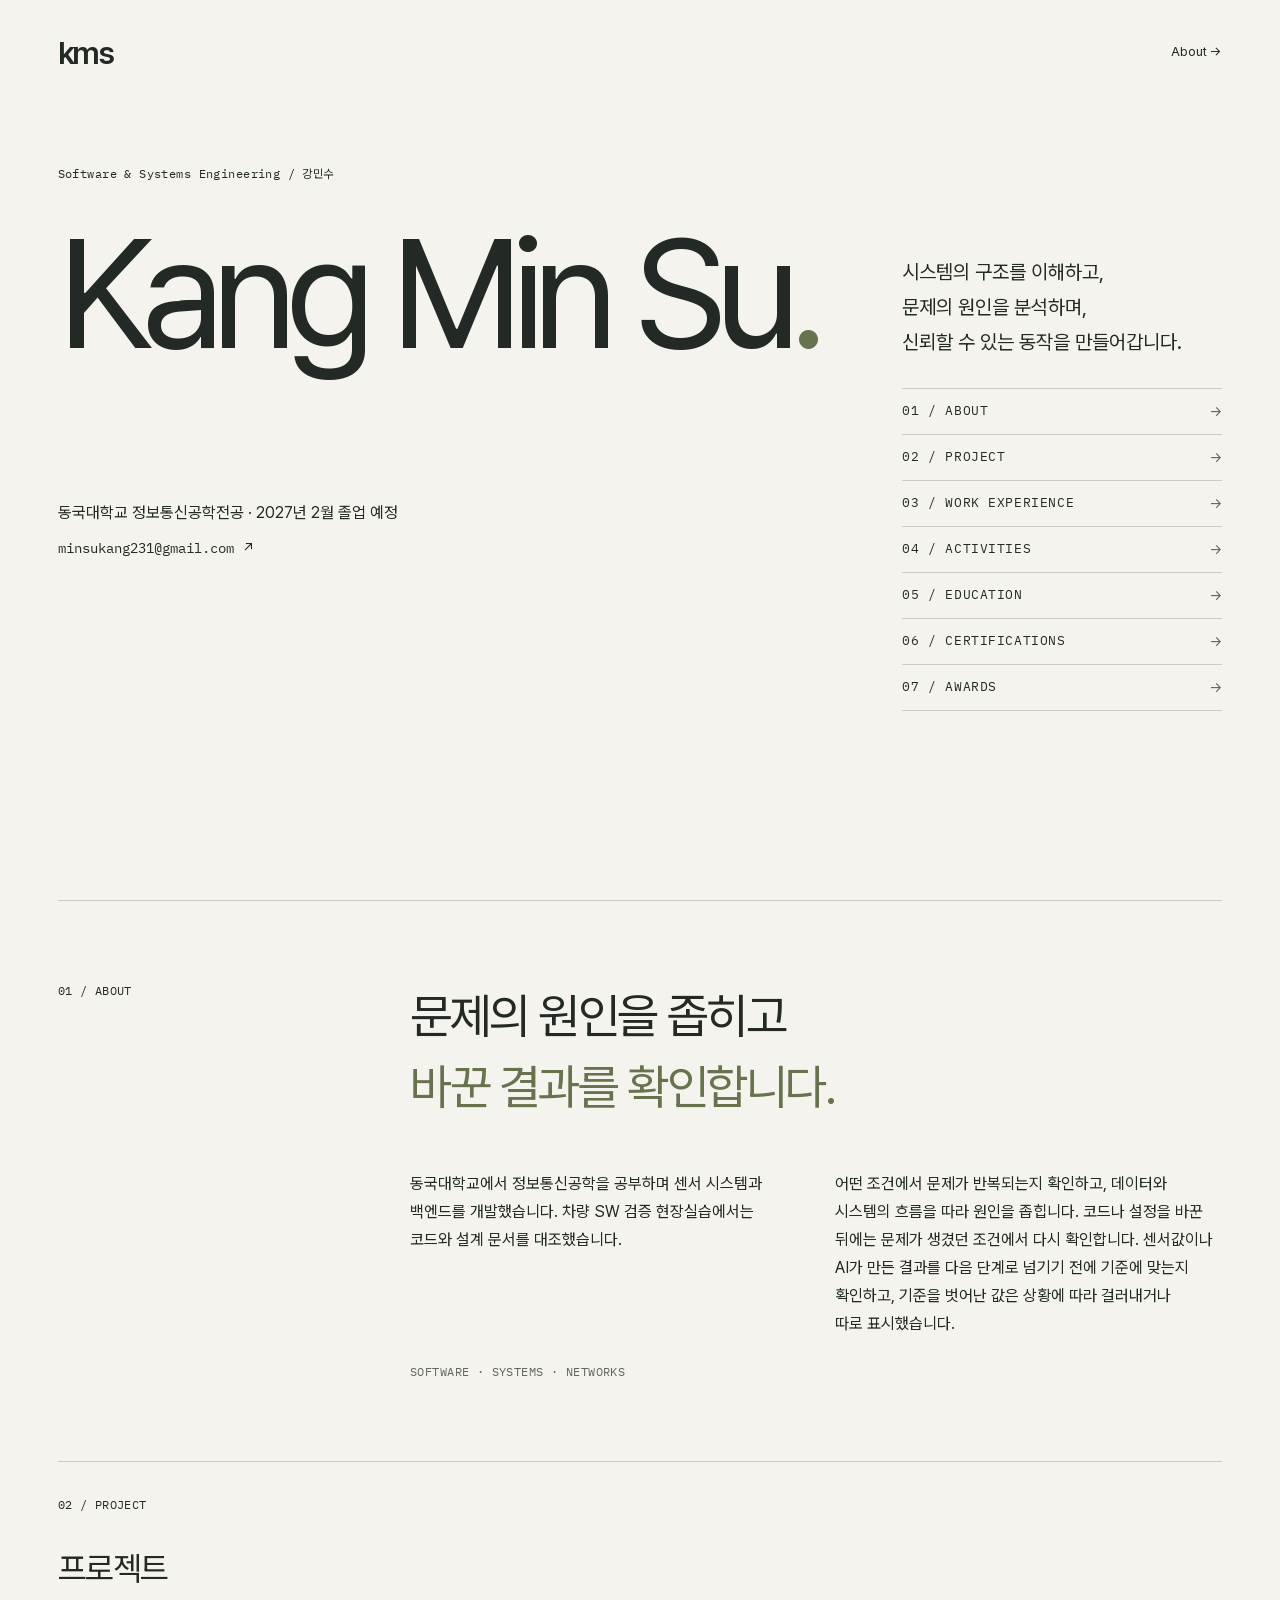
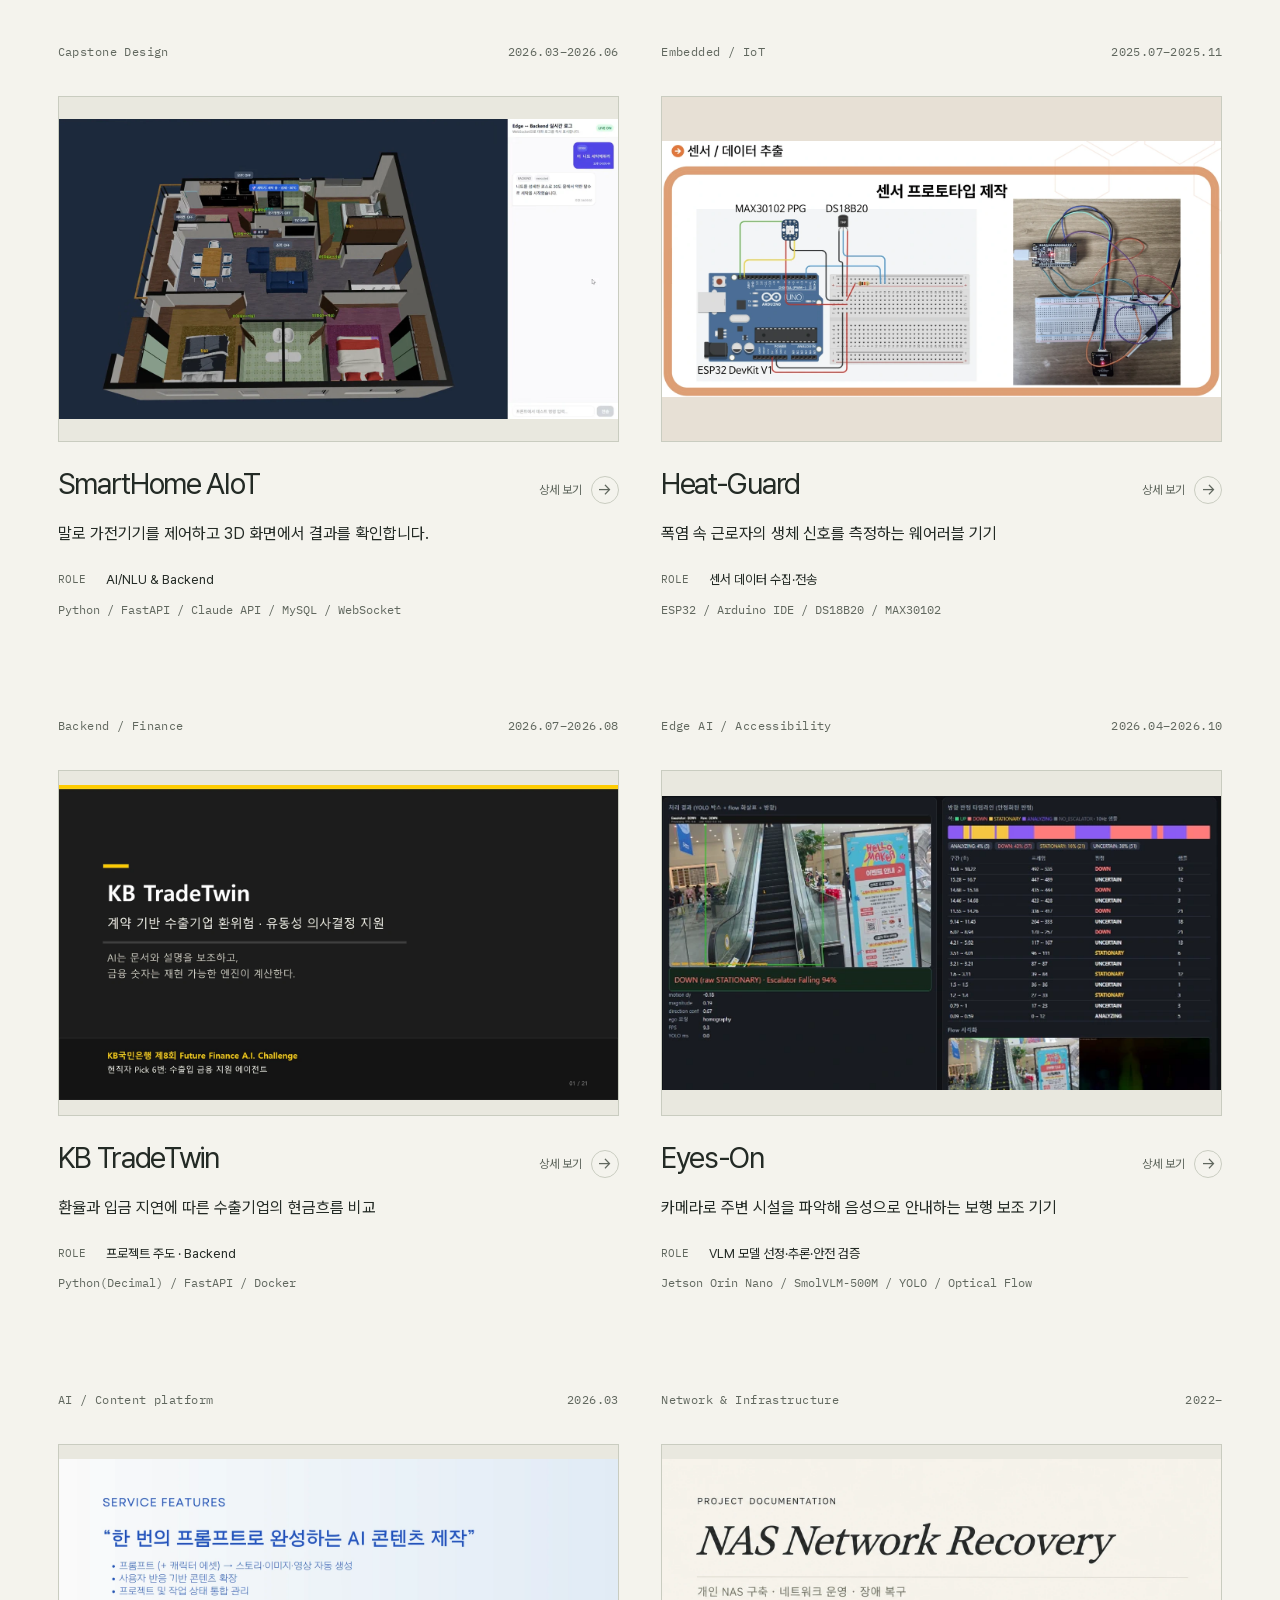
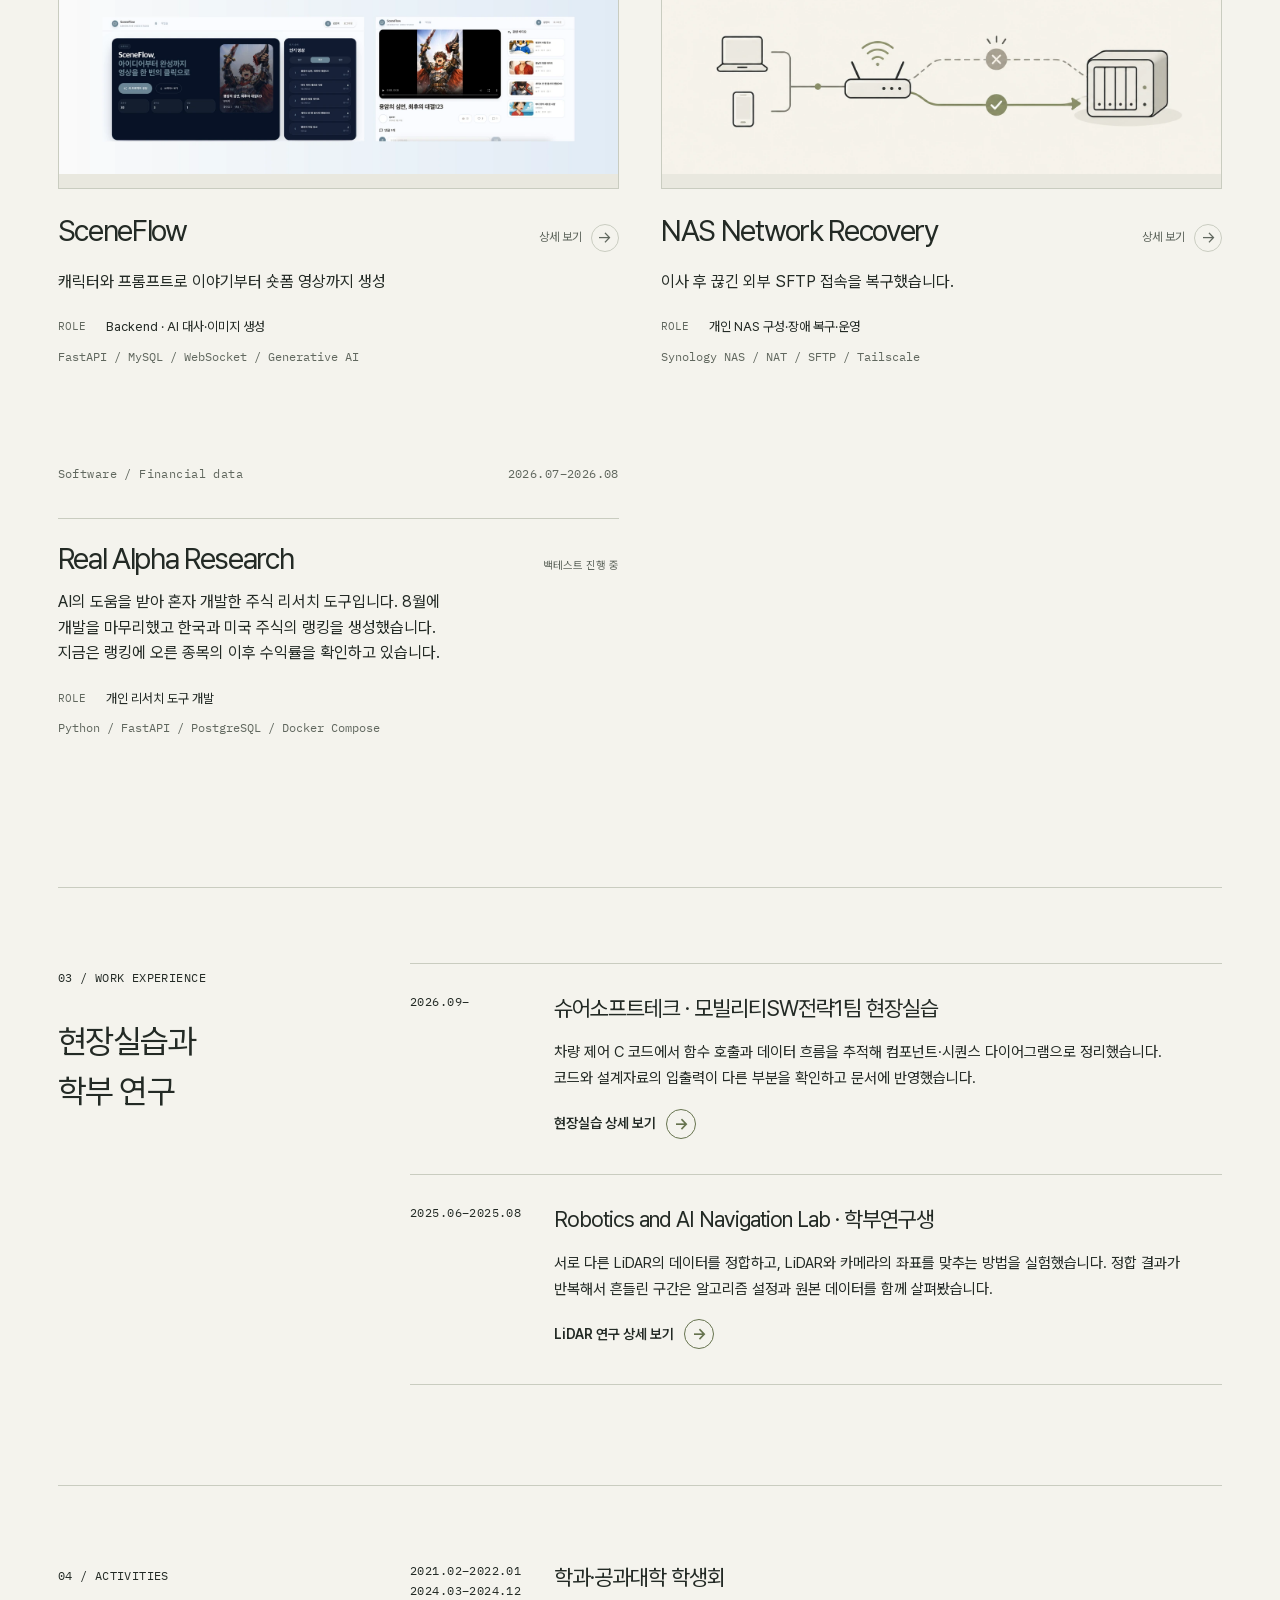
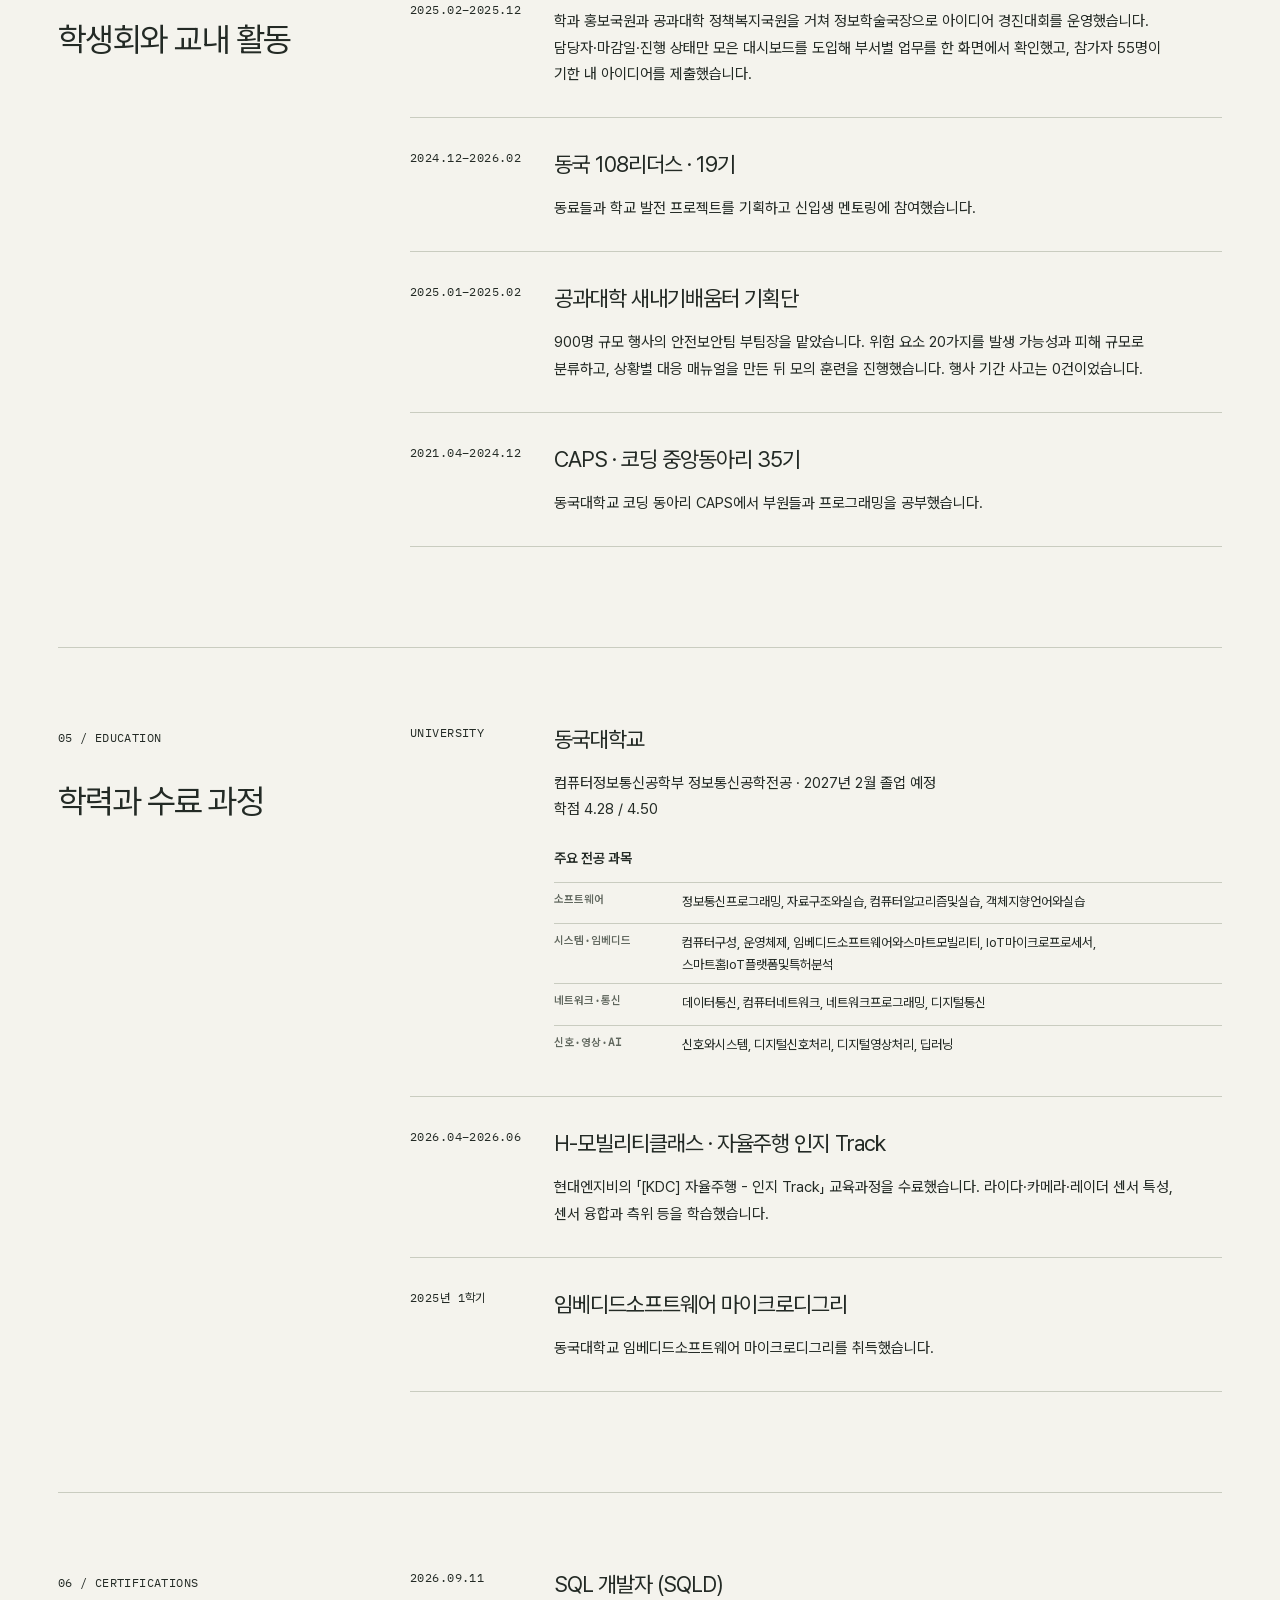
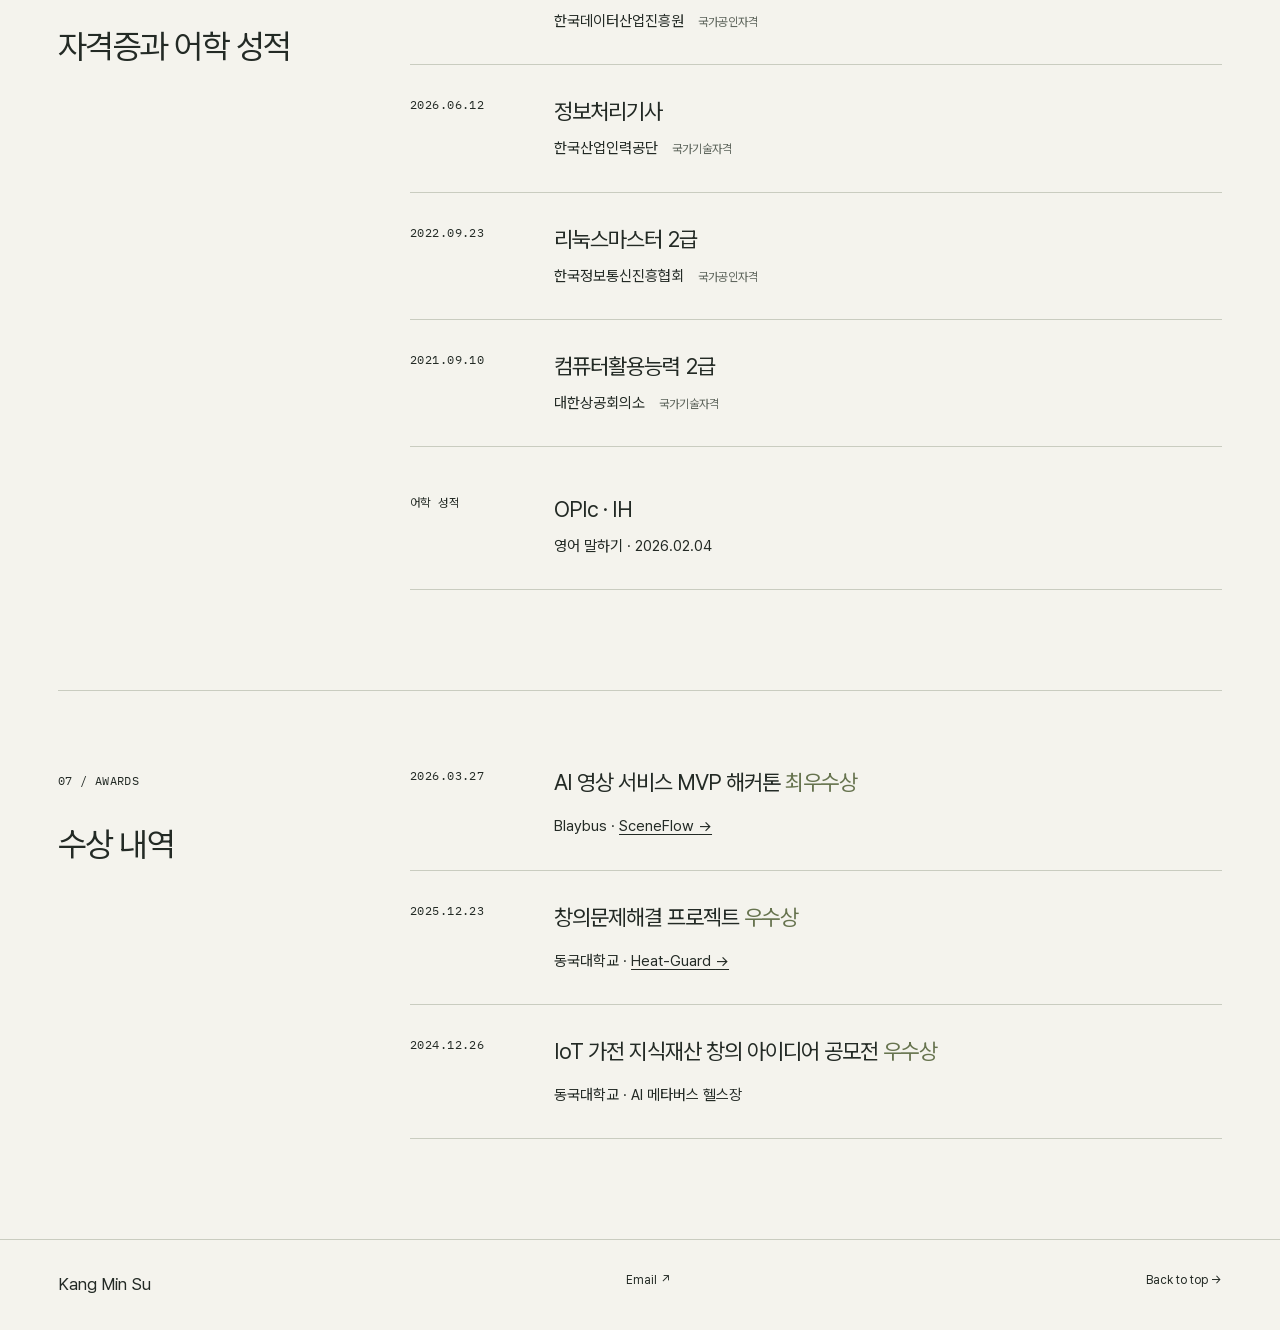
==== index.html @ 7565d94d "Use a simple hyphen in the portfolio share title" ====
<!doctype html><html lang="ko"><head><meta charset="utf-8"><meta name="viewport" content="width=device-width,initial-scale=1"><title>Kang Min Su - Software &amp; Systems Engineering</title><meta name="description" content="강민수의 포트폴리오입니다. 차량 소프트웨어 검증, 스마트홈 개발, LiDAR 연구, 개인 NAS 장애 복구 경험을 소개합니다."><meta name="theme-color" content="#f4f3ed"><meta property="og:title" content="Kang Min Su - Software &amp; Systems Engineering"><meta property="og:description" content="강민수의 포트폴리오입니다. 차량 소프트웨어 검증, 스마트홈 개발, LiDAR 연구, 개인 NAS 장애 복구 경험을 소개합니다."><meta property="og:type" content="website"><meta property="og:locale" content="ko_KR"><link rel="canonical" href="https://uxnim.github.io/portfolio/"><meta property="og:url" content="https://uxnim.github.io/portfolio/"><meta property="og:image" content="https://uxnim.github.io/portfolio/media/portfolio-share-20261108.png"><meta property="og:image:type" content="image/png"><meta property="og:image:width" content="1200"><meta property="og:image:height" content="630"><meta property="og:image:alt" content="Kang Min Su - Software &amp; Systems Engineering"><link rel="icon" href="data:image/svg+xml,%3Csvg xmlns='http://www.w3.org/2000/svg' viewBox='0 0 100 100'%3E%3Ctext x='10' y='75' font-size='70'%3Ek.%3C/text%3E%3C/svg%3E"><link rel="stylesheet" href="./site.css?v=e09836463bcb"><script type="module" src="./client.js"></script></head><body><a class="skip-link" href="#main">본문으로 건너뛰기</a><header class="site-header wrap"><a class="wordmark" href="./" aria-label="강민수 홈">kms</a><nav aria-label="주요 메뉴"><a href="./#about">About →</a></nav></header><main id="main" tabindex="-1" class="wrap">
    <section class="home-hero">
      <div class="eyebrow"><span class="meta">Software &amp; Systems Engineering / 강민수</span></div>
      <h1>Kang Min Su<span>.</span></h1>
      <div class="hero-lower">
        <div class="hero-perspective">
          <div class="hero-background"><p>동국대학교 정보통신공학전공 · 2027년 2월 졸업 예정</p><a class="email-link" href="mailto:minsukang231@gmail.com">minsukang231@gmail.com ↗</a></div>
        </div>
        <div class="hero-copy">
          <p class="hero-introduction"><span>시스템의 구조를 이해하고,</span><span>문제의 원인을 분석하며,</span><span>신뢰할 수 있는 동작을 만들어갑니다.</span></p>
          <nav class="hero-index" aria-label="섹션 바로가기">
            <a href="#about"><span class="meta">01 / ABOUT</span><span aria-hidden="true">→</span></a><a href="#work"><span class="meta">02 / PROJECT</span><span aria-hidden="true">→</span></a><a href="#experience"><span class="meta">03 / WORK EXPERIENCE</span><span aria-hidden="true">→</span></a><a href="#activities"><span class="meta">04 / ACTIVITIES</span><span aria-hidden="true">→</span></a><a href="#education"><span class="meta">05 / EDUCATION</span><span aria-hidden="true">→</span></a><a href="#certifications"><span class="meta">06 / CERTIFICATIONS</span><span aria-hidden="true">→</span></a><a href="#awards"><span class="meta">07 / AWARDS</span><span aria-hidden="true">→</span></a>
          </nav>
        </div>
      </div>
    </section>
    <section id="about" class="about">
      <span class="meta">01 / ABOUT</span>
      <div>
        <h2>문제의 원인을 좁히고<br><em>바꾼 결과를 확인합니다.</em></h2>
        <div class="about-columns">
          <p>동국대학교에서 정보통신공학을 공부하며 센서 시스템과 백엔드를 개발했습니다. 차량 SW 검증 현장실습에서는 코드와 설계 문서를 대조했습니다.</p>
          <p>어떤 조건에서 문제가 반복되는지 확인하고, 데이터와 시스템의 흐름을 따라 원인을 좁힙니다. 코드나 설정을 바꾼 뒤에는 문제가 생겼던 조건에서 다시 확인합니다. 센서값이나 AI가 만든 결과를 다음 단계로 넘기기 전에 기준에 맞는지 확인하고, 기준을 벗어난 값은 상황에 따라 걸러내거나 따로 표시했습니다.</p>
        </div>
        <span class="about-keywords meta">SOFTWARE · SYSTEMS · NETWORKS</span>
      </div>
    </section>
    <section id="work" class="work">
      <div class="work-heading">
        <div class="experience-heading"><span class="meta">02 / PROJECT</span><h2>프로젝트</h2></div>
      </div>
      <div class="project-grid"><div class="project-row"><article class="project project-1" id="smarthome-aiot">
    <div class="project-top meta"><span>Capstone Design</span><span>2026.03–2026.06</span></div>
    <a class="project-visual" href="./projects/smarthome-aiot/" aria-label="SmartHome AIoT 프로젝트 보기"><img src="./media/smarthome-simulator-washing-1440.webp" srcset="./media/smarthome-simulator-washing-720.webp 720w, ./media/smarthome-simulator-washing-1440.webp 1440w" sizes="(max-width: 700px) 100vw, 90vw" alt="음성 명령으로 세탁을 시작한 3D 스마트홈과 실행 로그" width="1440" height="771" loading="lazy"  decoding="async"></a>
    <div class="project-title"><h3><a href="./projects/smarthome-aiot/">SmartHome AIoT</a></h3><a class="project-detail-link" href="./projects/smarthome-aiot/" aria-label="SmartHome AIoT 상세 보기">상세 보기 <span aria-hidden="true">→</span></a></div>
    <p class="project-summary">말로 가전기기를 제어하고
3D 화면에서 결과를 확인합니다.</p>
    <p class="project-role"><span>ROLE</span>AI/NLU &amp; Backend</p>
    <p class="project-tech">Python / FastAPI / Claude API / MySQL / WebSocket</p>
  </article><article class="project project-2" id="heat-guard">
    <div class="project-top meta"><span>Embedded / IoT</span><span>2025.07–2025.11</span></div>
    <a class="project-visual" href="./projects/heat-guard/" aria-label="Heat-Guard 프로젝트 보기"><img src="./media/heat-guard-cover-1440.webp" srcset="./media/heat-guard-cover-720.webp 720w, ./media/heat-guard-cover-1440.webp 1440w, ./media/heat-guard-cover-2617.webp 2617w" sizes="(max-width: 700px) 100vw, 90vw" alt="Heat-Guard 센서 배선도와 ESP32 프로토타입 조립 사진" width="1440" height="661" loading="lazy"  decoding="async"></a>
    <div class="project-title"><h3><a href="./projects/heat-guard/">Heat-Guard</a></h3><a class="project-detail-link" href="./projects/heat-guard/" aria-label="Heat-Guard 상세 보기">상세 보기 <span aria-hidden="true">→</span></a></div>
    <p class="project-summary">폭염 속 근로자의 생체 신호를
측정하는 웨어러블 기기</p>
    <p class="project-role"><span>ROLE</span>센서 데이터 수집·전송</p>
    <p class="project-tech">ESP32 / Arduino IDE / DS18B20 / MAX30102</p>
  </article></div><div class="project-row"><article class="project project-3" id="kb-tradetwin">
    <div class="project-top meta"><span>Backend / Finance</span><span>2026.07–2026.08</span></div>
    <a class="project-visual" href="./projects/kb-tradetwin/" aria-label="KB TradeTwin 프로젝트 보기"><img src="./media/kb-tradetwin-cover-1440.webp" srcset="./media/kb-tradetwin-cover-720.webp 720w, ./media/kb-tradetwin-cover-1440.webp 1440w, ./media/kb-tradetwin-cover-1920.webp 1920w" sizes="(max-width: 700px) 100vw, 90vw" alt="환위험과 유동성 의사결정을 지원하는 KB TradeTwin 소개 표지" width="1440" height="810" loading="lazy"  decoding="async"></a>
    <div class="project-title"><h3><a href="./projects/kb-tradetwin/">KB TradeTwin</a></h3><a class="project-detail-link" href="./projects/kb-tradetwin/" aria-label="KB TradeTwin 상세 보기">상세 보기 <span aria-hidden="true">→</span></a></div>
    <p class="project-summary">환율과 입금 지연에 따른
수출기업의 현금흐름 비교</p>
    <p class="project-role"><span>ROLE</span>프로젝트 주도 · Backend</p>
    <p class="project-tech">Python(Decimal) / FastAPI / Docker</p>
  </article><article class="project project-4" id="eyes-on">
    <div class="project-top meta"><span>Edge AI / Accessibility</span><span>2026.04–2026.10</span></div>
    <a class="project-visual" href="./projects/eyes-on/" aria-label="Eyes-On 프로젝트 보기"><img src="./media/eyes-on-cover-732.webp" srcset="./media/eyes-on-cover-720.webp 720w, ./media/eyes-on-cover-732.webp 732w" sizes="(max-width: 700px) 100vw, 90vw" alt="에스컬레이터 탐지 화면과 방향 판정 타임라인" width="732" height="385" loading="lazy"  decoding="async"></a>
    <div class="project-title"><h3><a href="./projects/eyes-on/">Eyes-On</a></h3><a class="project-detail-link" href="./projects/eyes-on/" aria-label="Eyes-On 상세 보기">상세 보기 <span aria-hidden="true">→</span></a></div>
    <p class="project-summary">카메라로 주변 시설을 파악해
음성으로 안내하는 보행 보조 기기</p>
    <p class="project-role"><span>ROLE</span>VLM 모델 선정·추론·안전 검증</p>
    <p class="project-tech">Jetson Orin Nano / SmolVLM-500M / YOLO / Optical Flow</p>
  </article></div><div class="project-row"><article class="project project-5" id="sceneflow">
    <div class="project-top meta"><span>AI / Content platform</span><span>2026.03</span></div>
    <a class="project-visual" href="./projects/sceneflow/" aria-label="SceneFlow 프로젝트 보기"><img src="./media/sceneflow-cover-1440.webp" srcset="./media/sceneflow-cover-720.webp 720w, ./media/sceneflow-cover-1440.webp 1440w, ./media/sceneflow-cover-1859.webp 1859w" sizes="(max-width: 700px) 100vw, 90vw" alt="프롬프트와 캐릭터 에셋으로 콘텐츠를 생성하는 SceneFlow 서비스 소개 화면" width="1440" height="810" loading="lazy"  decoding="async"></a>
    <div class="project-title"><h3><a href="./projects/sceneflow/">SceneFlow</a></h3><a class="project-detail-link" href="./projects/sceneflow/" aria-label="SceneFlow 상세 보기">상세 보기 <span aria-hidden="true">→</span></a></div>
    <p class="project-summary">캐릭터와 프롬프트로
이야기부터 숏폼 영상까지 생성</p>
    <p class="project-role"><span>ROLE</span>Backend · AI 대사·이미지 생성</p>
    <p class="project-tech">FastAPI / MySQL / WebSocket / Generative AI</p>
  </article><article class="project project-6" id="nas-network-recovery">
    <div class="project-top meta"><span>Network &amp; Infrastructure</span><span>2022–</span></div>
    <a class="project-visual" href="./projects/nas-network-recovery/" aria-label="NAS Network Recovery 프로젝트 보기"><img src="./media/nas-network-recovery-cover-1440.webp" srcset="./media/nas-network-recovery-cover-720.webp 720w, ./media/nas-network-recovery-cover-1440.webp 1440w, ./media/nas-network-recovery-cover-1672.webp 1672w" sizes="(max-width: 700px) 100vw, 90vw" alt="개인 NAS 네트워크 운영과 장애 복구를 표현한 프로젝트 소개 일러스트" width="1440" height="810" loading="lazy"  decoding="async"></a>
    <div class="project-title"><h3><a href="./projects/nas-network-recovery/">NAS Network Recovery</a></h3><a class="project-detail-link" href="./projects/nas-network-recovery/" aria-label="NAS Network Recovery 상세 보기">상세 보기 <span aria-hidden="true">→</span></a></div>
    <p class="project-summary">이사 후 끊긴
외부 SFTP 접속을 복구했습니다.</p>
    <p class="project-role"><span>ROLE</span>개인 NAS 구성·장애 복구·운영</p>
    <p class="project-tech">Synology NAS / NAT / SFTP / Tailscale</p>
  </article></div><div class="project-row"><article class="project project-7 project-text" id="real-alpha-research">
    <div class="project-top meta"><span>Software / Financial data</span><span>2026.07–2026.08</span></div>
    
    <div class="project-title"><h3>Real Alpha Research</h3><span class="caption">백테스트 진행 중</span></div>
    <p class="project-summary">AI의 도움을 받아 혼자 개발한 주식 리서치 도구입니다. 8월에 개발을 마무리했고 한국과 미국 주식의 랭킹을 생성했습니다. 지금은 랭킹에 오른 종목의 이후 수익률을 확인하고 있습니다.</p>
    <p class="project-role"><span>ROLE</span>개인 리서치 도구 개발</p>
    <p class="project-tech">Python / FastAPI / PostgreSQL / Docker Compose</p>
  </article></div></div>
    </section>
    <section class="experience" id="experience">
      <div class="experience-heading"><span class="meta">03 / WORK EXPERIENCE</span><h2>현장실습과<br>학부 연구</h2></div><div class="experience-list"><article><span class="meta">2026.09–</span><div><h3>슈어소프트테크 · 모빌리티SW전략1팀 현장실습</h3><p>차량 제어 C 코드에서 함수 호출과 데이터 흐름을 추적해 컴포넌트·시퀀스 다이어그램으로 정리했습니다. 코드와 설계자료의 입출력이 다른 부분을 확인하고 문서에 반영했습니다.</p><a class="experience-link" href="./experience/suresofttech/"><span>현장실습 상세 보기</span><span class="experience-arrow" aria-hidden="true">→</span></a></div></article><article><span class="meta">2025.06–2025.08</span><div><h3>Robotics and AI Navigation Lab · 학부연구생</h3><p>서로 다른 LiDAR의 데이터를 정합하고, LiDAR와 카메라의 좌표를 맞추는 방법을 실험했습니다. 정합 결과가 반복해서 흔들린 구간은 알고리즘 설정과 원본 데이터를 함께 살펴봤습니다.</p><a class="experience-link" href="./projects/lidar-calibration/"><span>LiDAR 연구 상세 보기</span><span class="experience-arrow" aria-hidden="true">→</span></a></div></article></div>
    </section>
    <section class="experience" id="activities">
      <div class="experience-heading"><span class="meta">04 / ACTIVITIES</span><h2>학생회와 교내 활동</h2></div><div class="experience-list"><article><span class="meta">2021.02–2022.01
2024.03–2024.12
2025.02–2025.12</span><div><h3>학과·공과대학 학생회</h3><p>학과 홍보국원과 공과대학 정책복지국원을 거쳐 정보학술국장으로 아이디어 경진대회를 운영했습니다. 담당자·마감일·진행 상태만 모은 대시보드를 도입해 부서별 업무를 한 화면에서 확인했고, 참가자 55명이 기한 내 아이디어를 제출했습니다.</p></div></article><article><span class="meta">2024.12–2026.02</span><div><h3>동국 108리더스 · 19기</h3><p>동료들과 학교 발전 프로젝트를 기획하고 신입생 멘토링에 참여했습니다.</p></div></article><article><span class="meta">2025.01–2025.02</span><div><h3>공과대학 새내기배움터 기획단</h3><p>900명 규모 행사의 안전보안팀 부팀장을 맡았습니다. 위험 요소 20가지를 발생 가능성과 피해 규모로 분류하고, 상황별 대응 매뉴얼을 만든 뒤 모의 훈련을 진행했습니다. 행사 기간 사고는 0건이었습니다.</p></div></article><article><span class="meta">2021.04–2024.12</span><div><h3>CAPS · 코딩 중앙동아리 35기</h3><p>동국대학교 코딩 동아리 CAPS에서 부원들과 프로그래밍을 공부했습니다.</p></div></article></div>
    </section>
    <section class="experience" id="education">
      <div class="experience-heading"><span class="meta">05 / EDUCATION</span><h2>학력과 수료 과정</h2></div>
      <div class="experience-list">
        <article><span class="meta">UNIVERSITY</span><div>
          <h3>동국대학교</h3><p>컴퓨터정보통신공학부 정보통신공학전공 · 2027년 2월 졸업 예정</p>
          <p>학점 4.28 / 4.50</p>
          <div class="coursework">
            <h4>주요 전공 과목</h4>
            <dl>
              <div><dt>소프트웨어</dt><dd>정보통신프로그래밍, 자료구조와실습, 컴퓨터알고리즘및실습, 객체지향언어와실습</dd></div>
            
              <div><dt>시스템·임베디드</dt><dd>컴퓨터구성, 운영체제, 임베디드소프트웨어와스마트모빌리티, IoT마이크로프로세서, 스마트홈IoT플랫폼및특허분석</dd></div>
            
              <div><dt>네트워크·통신</dt><dd>데이터통신, 컴퓨터네트워크, 네트워크프로그래밍, 디지털통신</dd></div>
            
              <div><dt>신호·영상·AI</dt><dd>신호와시스템, 디지털신호처리, 디지털영상처리, 딥러닝</dd></div>
            </dl>
          </div>
        </div></article>
        <article><span class="meta">2026.04–2026.06</span><div><h3>H-모빌리티클래스 · 자율주행 인지 Track</h3><p>현대엔지비의 「[KDC] 자율주행 - 인지 Track」 교육과정을 수료했습니다. 라이다·카메라·레이더 센서 특성, 센서 융합과 측위 등을 학습했습니다.</p></div></article><article><span class="meta">2025년 1학기</span><div><h3>임베디드소프트웨어 마이크로디그리</h3><p>동국대학교 임베디드소프트웨어 마이크로디그리를 취득했습니다.</p></div></article>
      </div>
    </section>
    <section class="experience" id="certifications">
      <div class="experience-heading"><span class="meta">06 / CERTIFICATIONS</span><h2>자격증과 어학 성적</h2></div>
      <div class="experience-list certification-list">
        <article><time class="meta" datetime="2026-09-11">2026.09.11</time><div><h3>SQL 개발자 (SQLD)</h3><p>한국데이터산업진흥원<span class="credential-kind">국가공인자격</span></p></div></article><article><time class="meta" datetime="2026-06-12">2026.06.12</time><div><h3>정보처리기사</h3><p>한국산업인력공단<span class="credential-kind">국가기술자격</span></p></div></article><article><time class="meta" datetime="2022-09-23">2022.09.23</time><div><h3>리눅스마스터 2급</h3><p>한국정보통신진흥협회<span class="credential-kind">국가공인자격</span></p></div></article><article><time class="meta" datetime="2021-09-10">2021.09.10</time><div><h3>컴퓨터활용능력 2급</h3><p>대한상공회의소<span class="credential-kind">국가기술자격</span></p></div></article>
        <article class="language-score">
          <span class="meta">어학 성적</span>
          <div><h3>OPIc · IH</h3><p>영어 말하기 · <time datetime="2026-02-04">2026.02.04</time></p></div>
        </article>
      </div>
    </section>
    <section class="experience" id="awards">
      <div class="experience-heading"><span class="meta">07 / AWARDS</span><h2>수상 내역</h2></div>
      <div class="experience-list">
        <article>
          <time class="meta" datetime="2026-03-27">2026.03.27</time>
          <div>
            <h3>AI 영상 서비스 MVP 해커톤 <span class="award-result">최우수상</span></h3>
            <p>Blaybus · <a class="award-project" href="./projects/sceneflow/">SceneFlow <span aria-hidden="true">→</span></a></p>
          </div>
        </article>
        <article>
          <time class="meta" datetime="2025-12-23">2025.12.23</time>
          <div>
            <h3>창의문제해결 프로젝트 <span class="award-result">우수상</span></h3>
            <p>동국대학교 · <a class="award-project" href="./projects/heat-guard/">Heat-Guard <span aria-hidden="true">→</span></a></p>
          </div>
        </article>
        <article>
          <time class="meta" datetime="2024-12-26">2024.12.26</time>
          <div>
            <h3>IoT 가전 지식재산 창의 아이디어 공모전 <span class="award-result">우수상</span></h3>
            <p>동국대학교 · AI 메타버스 헬스장</p>
          </div>
        </article>
      </div>
    </section>
  </main><footer class="wrap"><a href="./">Kang Min Su</a><a href="mailto:minsukang231@gmail.com">Email ↗</a><a href="#main">Back to top →</a></footer><dialog id="viewer" aria-labelledby="viewer-title"><div class="viewer-toolbar"><h2 id="viewer-title">프로젝트 자료</h2><button data-close aria-label="확대 보기 닫기">닫기 ×</button></div><div id="viewer-content" tabindex="0" aria-label="확대 자료. 이미지가 화면보다 크면 방향키 또는 스크롤로 이동하세요."></div></dialog></body></html>
---- site.css ----
@charset "UTF-8";
@font-face {
  font-family: Pretendard;
  src: url('./fonts/pretendard-variable.woff2') format('woff2');
  font-weight: 45 920;
  font-display: swap;
}

@font-face {
  font-family: 'IBM Plex Mono';
  src: url('./fonts/ibm-plex-mono.woff2') format('woff2');
  font-display: swap;
}

@font-face {
  font-family: 'IBM Plex Serif';
  src: url('./fonts/ibm-plex-serif-regular.woff2') format('woff2');
  font-display: swap;
}

@font-face {
  font-family: 'IBM Plex Serif';
  src: url('./fonts/ibm-plex-serif.woff2') format('woff2');
  font-style: italic;
  font-display: swap;
}
:root{--paper:#f4f3ed;--ink:#232a25;--muted:#60675e;--line:#c9ccc0;--accent:#66734e;--serif:'IBM Plex Serif','Pretendard',Georgia,serif;--sans:'Pretendard',Arial,sans-serif;--mono:'IBM Plex Mono','Pretendard',monospace;--gutter:clamp(22px,4.5vw,86px)}
*{box-sizing:border-box}html{scroll-behavior:smooth;scroll-padding-top:88px}body{margin:0;background:var(--paper);color:var(--ink);font:16px/1.75 var(--sans);-webkit-font-smoothing:antialiased}a{color:inherit;text-decoration:none}button,summary{font:inherit;color:inherit;cursor:pointer}button{border:0;background:none}a,button,summary{-webkit-tap-highlight-color:transparent}a:focus-visible,button:focus-visible,summary:focus-visible,pre:focus-visible{outline:2px solid var(--accent);outline-offset:5px}::selection{background:#d3d9bd}p,h1,h2,h3,h4,figure,dl{margin:0}p{word-break:keep-all;overflow-wrap:break-word}img{display:block;max-width:100%;height:auto}h1,h2,h3{font-weight:400;line-height:1.2;letter-spacing:-.045em}em{font-family:var(--serif);font-weight:400}sup{font:11px var(--mono)}.wrap{width:100%;max-width:1920px;padding-inline:var(--gutter);margin-inline:auto}.meta{font:12px/1.6 var(--mono);letter-spacing:.035em}.caption,figcaption{font-size:12px;line-height:1.75;color:var(--muted)}.text-link{display:inline-flex;align-items:center;gap:30px;font-size:13px;border-bottom:1px solid currentColor;padding:7px 0;min-height:40px}.text-link span{transition:transform .25s}.text-link:hover span{transform:translateY(3px)}.skip-link{position:fixed;top:-100px;left:20px;z-index:100;background:var(--ink);color:var(--paper);padding:10px 20px}.skip-link:focus{top:10px}.site-header{display:flex;align-items:center;gap:44px;min-height:104px}.wordmark{font-size:31px;font-weight:600;letter-spacing:-.08em;line-height:1}.header-note{font-size:11px;line-height:1.6}.site-header nav{display:flex;gap:36px;margin-left:auto;font-size:13px}.site-header nav a{padding-block:12px}.site-header nav a:hover{text-decoration:underline;text-underline-offset:6px}.home-hero{padding-top:60px}.eyebrow{display:flex;justify-content:space-between;gap:20px}.home-hero h1{font-size:clamp(72px,12.8vw,220px);letter-spacing:-.075em;line-height:1.12;margin:24px 0 40px;white-space:nowrap}.home-hero h1 span{color:var(--accent)}.hero-lower{display:grid;grid-template-columns:1.18fr 1fr;gap:50px;align-items:start;padding-bottom:70px}.hero-copy{padding-top:4px;max-width:440px}.hero-copy>p{font-size:17px;line-height:1.85;margin-bottom:15px}.hero-copy>.meta{display:block;color:var(--muted)}.hero-copy .text-link{margin-top:24px}.work{padding:28px 0 140px;border-top:1px solid var(--line)}.work-heading{display:grid;grid-template-columns:1fr 1.35fr auto;align-items:baseline;gap:20px;margin-bottom:48px}.work-heading h2{font-family:var(--serif);font-size:clamp(28px,3.1vw,48px)}.work-heading h2 span{color:var(--accent)}.project-grid{display:grid;grid-template-columns:repeat(12,minmax(0,1fr));column-gap:3.3vw;row-gap:100px;align-items:start}.project{min-width:0;grid-column:span 5}.project-1{grid-column:span 7}.project-2{padding-top:160px}.project-3{grid-column:2 / span 5}.project-4{grid-column:8 / span 5;padding-top:100px}.project-top{display:flex;justify-content:space-between;gap:12px;margin-bottom:12px;color:var(--muted)}.project-visual{display:block;position:relative;overflow:hidden;background:#e5e6dd;aspect-ratio:1.52}.project-1 .project-visual{aspect-ratio:1.65}.project-visual img{height:100%;width:100%;object-fit:contain;background:#1c293b;transition:transform .65s cubic-bezier(.2,.7,.2,1)}a.project-visual:hover img,a.project-visual:focus-visible img{transform:scale(1.025)}.project-cta{position:absolute;right:16px;bottom:16px;background:var(--paper);padding:8px 14px;font-size:12px;transition:transform .3s}.project-visual:hover .project-cta{transform:translateY(-4px)}.media-placeholder{height:100%;min-height:220px;padding:clamp(24px,3vw,50px);display:flex;flex-direction:column;justify-content:center;align-items:flex-start;border:1px solid #d3d7cb}.media-placeholder>.meta{font-size:10px}.media-placeholder>span:nth-child(2){font:italic clamp(28px,3.3vw,56px)/1.2 var(--serif);margin:20px 0 32px;letter-spacing:-.04em}.media-placeholder small{font-size:12px;color:var(--muted);border-top:1px solid var(--line);padding-top:12px;width:100%}.project-3 .media-placeholder{background:#ebe7dc}.project-4 .media-placeholder{background:#e5e7e2}.project-title{display:flex;justify-content:space-between;align-items:baseline;gap:20px;margin-top:24px}.project-title h3{font-size:clamp(26px,2.3vw,38px)}.project-title h3 a:hover{color:var(--accent)}.project-title .caption{white-space:nowrap;font-size:11px}.project-summary{margin:13px 0 22px;font-size:16px}.project-role{font-size:13px;display:flex;gap:20px}.project-role span{font:11px/1.9 var(--mono);color:var(--muted)}.project-tech{font:12px/1.7 var(--mono);color:var(--muted);margin:8px 0}.project-note{margin-top:20px;font-size:13px;border-top:1px solid var(--line)}summary{padding:12px 0}.project-note p{padding-bottom:12px}.about{border-top:1px solid var(--line);padding:80px 0 120px;display:grid;gap:40px}.about h2{font-size:clamp(30px,3.8vw,60px);line-height:1.45;letter-spacing:-.05em}.about h2 em{font-family:var(--sans);color:var(--accent);font-style:normal}.about-columns{display:grid;grid-template-columns:1fr 1fr;gap:48px;margin-top:48px;font-size:15px}footer{border-top:1px solid var(--line);display:flex;justify-content:space-between;gap:20px;padding-block:30px!important;font-size:12px}footer>a:first-child{font-size:17px}footer>span{color:var(--muted)}
/* Editorial case study */
.case-hero{padding-top:35px}.back-link{border:0;color:var(--muted)}.case-headline{display:grid;grid-template-columns:1.4fr 1fr;align-items:end;gap:60px;margin:48px 0}.case-headline h1{font-size:clamp(46px,6.6vw,114px);line-height:1.1;margin-top:18px;letter-spacing:-.065em}.case-headline>p{font-size:clamp(20px,2.3vw,36px);line-height:1.5;letter-spacing:-.045em}.project-facts{display:grid;grid-template-columns:1fr 1fr 2fr;gap:24px;padding:24px 0 32px;border-top:1px solid var(--line)}dt{font:11px/1.6 var(--mono);color:var(--muted);margin-bottom:7px}dd{margin:0;font-size:13px}.evidence-media{margin:0}.zoom-media{width:100%;padding:0;display:block;position:relative;background:#1c293b}.zoom-media img{width:100%;height:auto}.zoom-label{position:absolute;bottom:16px;right:16px;background:var(--paper);font-size:12px;padding:7px 14px;transition:transform .25s}.zoom-media:hover .zoom-label{transform:translateY(-3px)}figcaption{margin-top:12px}.case-index{display:flex;justify-content:space-between;gap:14px;border-block:1px solid var(--line);margin:60px 0 0;padding:14px 0;position:sticky;top:0;background:var(--paper);z-index:10}.case-index a{font-size:12px;padding:8px 0;white-space:nowrap}.case-index span{font:10px var(--mono);color:var(--muted);margin-right:7px}.case-index a[aria-current]{color:#4e6136;text-decoration:underline;text-underline-offset:6px}.case-section{display:grid;grid-template-columns:1fr 3fr;gap:40px;padding:100px 0;border-bottom:1px solid var(--line)}.section-rail{padding-top:8px}.section-body{min-width:0}.section-body>h2{font-size:clamp(28px,3vw,48px);line-height:1.4;letter-spacing:-.055em;margin-bottom:40px;max-width:900px;word-break:keep-all}.large-copy{font-size:clamp(19px,1.6vw,25px);line-height:1.9;max-width:820px}.scope-note{margin-top:40px;display:grid;grid-template-columns:180px 1fr;gap:24px;border-left:2px solid var(--accent);padding:6px 0 6px 24px}.scope-note p{font-size:14px;max-width:670px}.before-after{display:grid;grid-template-columns:1fr 1fr;margin-bottom:32px;border-block:1px solid var(--line)}.before-after>div{padding:24px 24px 24px 0}.before-after>div+div{padding-left:24px;background:#e8ebdf;border-left:1px solid var(--line)}.before-after p{font-size:14px;margin-top:18px}.before-after strong{font-weight:400;text-decoration:line-through;color:var(--muted)}.constraints{padding-left:24px;display:grid;gap:20px;max-width:850px}.constraints li{padding-left:12px;word-break:keep-all}.architecture{background:#e8ebe2;padding:28px}.diagram-heading{display:flex;justify-content:space-between;align-items:center;gap:20px}.pipeline{list-style:none;padding:0;margin:32px 0;display:grid;grid-template-columns:repeat(4,minmax(0,1fr));gap:30px 20px}.pipeline li{border-top:1px solid #a8b09b;padding-top:14px;position:relative}.pipeline li:after{content:'→';position:absolute;right:0;top:10px;color:var(--accent)}.pipeline li:last-child:after{content:'✓'}.pipeline h3{font-size:19px;letter-spacing:-.025em;margin:14px 0 9px}.pipeline p{font-size:13px;line-height:1.75}.pipeline small{font-size:11px;color:var(--muted);display:block;margin-top:16px}.diagram-return{padding-top:20px;border-top:1px dashed #99a68a;display:flex;gap:24px;font-size:13px}.diagram-return b{font-weight:400;white-space:nowrap}.architecture>.caption{margin-top:24px}.decision{display:grid;grid-template-columns:1fr 1.35fr;gap:50px;padding:44px 0;border-top:1px solid var(--line)}.decision-intro .english-label{font:italic 20px/1.4 var(--serif);margin:24px 0 12px;color:var(--muted)}.decision h3{font-size:27px;line-height:1.5;word-break:keep-all}.decision-copy{display:grid;gap:19px}.decision-copy>div{display:grid;grid-template-columns:70px 1fr;gap:20px}.decision-copy h4{font-size:11px;font-weight:400;line-height:2;color:var(--muted)}.decision-copy p{font-size:14px;line-height:1.9}.io-example{display:grid;grid-template-columns:.8fr 1.2fr;margin-top:36px;background:var(--ink);color:var(--paper);padding:36px;gap:32px}.io-example>div>p{font-size:22px;line-height:1.6;margin:26px 0}.io-example .caption{color:#b8c0b1}pre{font:12px/1.8 var(--mono);margin:0;white-space:pre-wrap;overflow-wrap:anywhere;min-width:0}pre code{font:inherit}.case-gallery{max-width:1100px;margin:80px auto}.section-intro{max-width:700px;margin-bottom:32px;font-size:17px}.verification-list article{display:grid;grid-template-columns:clamp(11rem,24%,14rem) minmax(0,1fr);gap:14px 24px;border-top:1px solid var(--line);padding:24px 0}.verification-list h3{font-size:18px;line-height:1.6;letter-spacing:-.03em}.verification-list p{max-width:680px;font-size:14px}.verification-list small{grid-column:2;font-size:11px;color:var(--muted)}.evidence-note{font-size:12px;color:var(--muted);line-height:1.9;max-width:800px;margin:30px 0}.results{border-top:1px solid var(--ink);padding-top:24px;margin-top:40px}.results p{font-size:20px;line-height:1.7;max-width:780px;margin-top:20px}.limitations{display:grid;grid-template-columns:repeat(3,minmax(0,1fr));gap:32px}.limitations article{border-top:1px solid var(--line);padding-top:20px}.limitations h3{font-size:20px;line-height:1.4;margin-bottom:20px}.limitations p{font-size:14px;line-height:1.9}.limitations details{font-size:12px;margin-top:16px}.limitations details p{font-size:13px}blockquote{font-size:clamp(22px,2.4vw,36px);line-height:1.6;letter-spacing:-.045em;margin:65px 0 0;padding-left:28px;border-left:2px solid var(--accent)}.next-project{padding:80px 0 100px;display:grid;grid-template-columns:1fr 3fr;gap:40px}.next-project>div>a{display:flex;justify-content:space-between;gap:24px;font:clamp(45px,6vw,90px)/1.4 var(--serif);letter-spacing:-.04em;border-bottom:1px solid var(--line);margin:14px 0}.next-project>div>a:hover{color:var(--accent)}.next-project p{font-size:14px;color:var(--muted)}.next-project nav{grid-column:2;display:flex;justify-content:space-between;gap:20px}.modal-open{overflow:hidden}dialog{border:0;padding:24px;background:var(--paper);color:var(--ink);width:min(96vw,1700px);max-width:none;max-height:94dvh}dialog::backdrop{background:#182018d9}.viewer-toolbar{display:flex;align-items:center;justify-content:space-between;gap:20px;margin-bottom:20px;position:sticky;top:-24px;background:var(--paper);z-index:1;padding:8px 0}.viewer-toolbar h2{font-size:18px}.viewer-toolbar button{min-height:44px}.viewer-toolbar button:hover{text-decoration:underline}#viewer-content>img{width:100%;max-width:none}dialog[data-kind=image] #viewer-content{overflow:auto}dialog[data-kind=image] #viewer-content>img{min-width:1000px}dialog .pipeline{grid-template-columns:repeat(4,minmax(0,1fr))}
@keyframes settle{from{transform:translateY(16px)}to{transform:translateY(0)}}.in-view{animation:settle .65s cubic-bezier(.2,.6,.2,1) both}@view-transition{navigation:auto}::view-transition-old(root),::view-transition-new(root){animation-duration:.18s}
@media(min-width:1600px){.home-hero{padding-top:85px}.hero-lower{padding-bottom:110px}.project-grid{row-gap:140px}.case-section{padding-block:120px}}
@media(max-width:1100px){.work-heading{grid-template-columns:1fr 1.6fr}.work-heading>.caption{grid-column:2}.project-title{display:block}.project-title .caption{display:block;margin-top:8px}.case-section{grid-template-columns:160px 1fr;gap:28px}.pipeline{grid-template-columns:repeat(2,minmax(0,1fr))}.decision{grid-template-columns:1fr;gap:26px}.decision-intro .english-label{margin:12px 0}.limitations{grid-template-columns:1fr;gap:30px}.scope-note{grid-template-columns:1fr;gap:12px}.case-headline{gap:30px}.about-columns{gap:26px}}
@media(max-width:760px){:root{--gutter:24px}.site-header{min-height:90px;gap:24px}.header-note{font-size:10px}.site-header nav{gap:22px}.home-hero{padding-top:40px}.eyebrow{display:block}.home-hero h1{font-size:12.2vw;margin:22px 0 34px}.hero-lower{grid-template-columns:1fr;gap:30px;padding-bottom:48px}.hero-copy>p{font-size:16px}.hero-copy .text-link{margin-top:18px}.work{padding-bottom:80px}.work-heading{grid-template-columns:1fr;gap:12px;margin-bottom:30px}.work-heading>.caption{grid-column:auto}.work-heading h2{font-size:32px}.project-grid{grid-template-columns:1fr;gap:56px}.project,.project-1,.project-2,.project-3,.project-4{grid-column:auto;padding-top:0}.project-visual,.project-1 .project-visual{aspect-ratio:1.5}.project-title{margin-top:20px;display:flex;gap:12px}.project-title h3{font-size:28px}.project-title .caption{font-size:10px;white-space:normal}.project-top{font-size:10px}.project-summary{font-size:15px;margin-bottom:16px}.media-placeholder{min-height:0}.media-placeholder>span:nth-child(2){font-size:34px;margin:14px 0 22px}.about{grid-template-columns:1fr;gap:28px;padding:50px 0 70px}.about h2{font-size:29px}.about-columns{grid-template-columns:1fr;gap:24px;margin-top:28px}footer{flex-wrap:wrap;padding-block:26px!important}footer>span{order:3;flex-basis:100%;font-size:11px}.case-hero{padding-top:15px}.case-headline{grid-template-columns:1fr;gap:24px;margin:30px 0}.case-headline h1{font-size:clamp(36px,8.8vw,66px);white-space:normal}.case-headline>p{font-size:24px;line-height:1.5}.project-facts{grid-template-columns:1fr 1fr;gap:20px}.project-facts>div:last-child{grid-column:1 / -1}.project-facts dd{font-size:12px}.case-hero .evidence-media{margin-inline:calc(-1 * var(--gutter))}.case-hero figcaption{padding-inline:var(--gutter)}.zoom-label{font-size:10px;padding:5px 10px;bottom:8px;right:8px}.case-index{overflow-x:auto;justify-content:flex-start;gap:24px;margin-top:32px;scrollbar-width:thin;padding:8px 0;scrollbar-color:#a8ae9f transparent}.case-index a{font-size:11px}.case-index span{display:none}.case-section{grid-template-columns:1fr;gap:22px;padding:55px 0}.section-rail{padding:0}.section-body>h2{font-size:28px;margin-bottom:28px}.large-copy{font-size:18px;line-height:1.9}.scope-note{margin-top:28px;padding-left:18px}.before-after{grid-template-columns:1fr}.before-after>div{padding:20px 16px}.before-after>div+div{padding:20px 16px;border-left:0;border-top:1px solid var(--line)}.constraints{font-size:15px;gap:20px;padding-left:20px}.constraints li{padding-left:4px}.architecture{padding:20px}.diagram-heading{align-items:flex-start}.diagram-heading>.meta{font-size:10px;max-width:120px}.diagram-heading .text-link{font-size:11px;white-space:nowrap;padding-top:0}.pipeline,dialog .pipeline{grid-template-columns:1fr;gap:22px;margin:24px 0}.pipeline li{display:grid;gap:6px;padding-top:16px}.pipeline h3{margin:0;font-size:20px}.pipeline p,.pipeline small{margin:0}.pipeline li:after{content:'↓';top:10px}.pipeline li:last-child:after{content:'✓'}.diagram-return{flex-direction:column;gap:8px}.decision{padding:30px 0;gap:24px}.decision h3{font-size:25px}.decision-copy>div{grid-template-columns:1fr;gap:4px}.decision-copy h4{font-size:12px}.decision-copy p{font-size:15px}.io-example{grid-template-columns:1fr;padding:22px;margin-top:16px;gap:30px}.io-example pre{font-size:11px}.io-example>div>p{font-size:21px;margin:20px 0}.case-gallery{margin:48px 0}.verification-list article{grid-template-columns:minmax(0,1fr);gap:6px;padding:22px 0}.verification-list small{grid-column:auto}.verification-list h3{font-size:18px}.section-intro{font-size:16px}.results p{font-size:19px}.limitations h3{font-size:22px}.limitations p{font-size:15px}blockquote{margin-top:40px;font-size:24px;padding-left:20px}.next-project{grid-template-columns:1fr;padding:50px 0 60px;gap:25px}.next-project>div>a{font-size:48px}.next-project nav{grid-column:auto;flex-direction:column;align-items:flex-start}.next-project .text-link{font-size:12px}dialog{padding:16px;width:94vw}.viewer-toolbar{top:-16px}.viewer-toolbar h2{font-size:16px}}
@media(max-width:360px){:root{--gutter:20px}.header-note{display:none}.project-title{display:block}.project-title .caption{margin-top:5px}.project-top{font-size:9px}.case-headline h1{font-size:34px}.section-body>h2{font-size:25px}.meta{font-size:11px}.io-example{padding:18px}}
@media(prefers-reduced-motion:reduce){html{scroll-behavior:auto}*,*:before,*:after{animation:none!important;transition:none!important}::view-transition-group(*),::view-transition-old(*),::view-transition-new(*){animation:none!important}}

.gallery-pair{display:grid;grid-template-columns:1fr 1fr;gap:30px}.extra-blocks{max-width:1000px;margin:70px auto;display:grid;gap:40px}.code-block{background:var(--ink);color:var(--paper);padding:28px}.code-block figcaption{color:#c4ccbc;margin-bottom:20px}.text-block h3{font-size:28px;margin-bottom:20px}.project-links{display:flex;gap:30px;margin:40px 0}@media(max-width:760px){.gallery-pair{grid-template-columns:1fr}.project-links{flex-direction:column;align-items:start}}

h1,h2,h3{word-break:keep-all;overflow-wrap:break-word}.decision-copy p,.verification-list p{font-size:15px}.project-top{font-size:12px}@media(max-width:760px){.project-top{font-size:11px;flex-wrap:wrap}.project-cta{font-size:11px;right:10px;bottom:10px;padding:7px 10px}}@media(max-width:360px){.about h2{font-size:26px}.next-project>div>a{font-size:42px}}

#viewer-content:focus-visible{outline:2px solid var(--accent);outline-offset:3px}@media(max-width:760px){dialog[data-kind=image] #viewer-content>img{min-width:1400px}}

/* Additional projects follow the existing asymmetric editorial grid. */
@media(min-width:761px){.project-5{grid-column:1 / span 7}.project-6{grid-column:8 / span 5;padding-top:140px}.project-7{grid-column:1 / span 7}}
.experience{display:grid;gap:40px;border-top:1px solid var(--line);padding:75px 0 100px}.experience-heading h2{font-size:clamp(26px,2.6vw,40px);line-height:1.5;margin-top:26px}.experience-list article{display:grid;grid-template-columns:120px 1fr;gap:24px;padding:30px 0;border-bottom:1px solid var(--line)}.experience-list article:first-child{padding-top:0}.experience-list h3{font-size:22px;line-height:1.5;margin-bottom:14px}.experience-list p{font-size:15px}.experience-list .caption{font-size:12px;margin-top:14px}
@media(max-width:760px){.experience{grid-template-columns:1fr;padding:45px 0 65px;gap:32px}.experience-list article{grid-template-columns:1fr;gap:12px}.experience-list h3{font-size:21px}.experience-heading h2{font-size:28px}}

/* Copy-only branding refinement: preserve the existing typography and grid. */
.hero-introduction span{display:block;word-break:keep-all;overflow-wrap:normal;text-wrap:pretty}
.header-note{max-width:170px;min-width:0}
@media(max-width:760px){.header-note{max-width:96px}.site-header nav{flex-shrink:0}.site-header nav a{white-space:nowrap}}

.hero-background{font-size:16px;line-height:1.8}.hero-background>a{display:inline-block;margin-top:5px;text-decoration:underline;text-underline-offset:4px}.hero-background>.caption{margin-top:5px}.hero-actions{display:flex;align-items:baseline;flex-wrap:wrap;gap:10px 24px}.email-link{font:14px/1.8 var(--mono);overflow-wrap:anywhere}.email-link:hover{text-decoration:underline;text-underline-offset:4px}.project-teasers{margin-top:75px;border-top:1px solid var(--line)}.project-teasers article{display:flex;align-items:start;justify-content:space-between;gap:40px;padding:30px 0}.project-teasers h3{font:italic 32px/1.3 var(--serif);margin:12px 0}.project-teasers p{max-width:750px;font-size:14px}.project-teasers article>.caption{flex-shrink:0}.project-teasers .meta{color:var(--muted)}
@media(min-width:761px){.project-8{grid-column:8 / span 5;padding-top:100px}.project-9{grid-column:2 / span 5}}
@media(max-width:760px){.hero-background{font-size:15px}.hero-background .caption{font-size:11px}.hero-actions{gap:14px}.project-teasers{margin-top:50px}.project-teasers article{flex-direction:column;gap:18px}.project-teasers h3{font-size:29px}}

/* Home information hierarchy: profile left, introduction and work context right. */
.hero-background>a.email-link{margin-top:9px;text-decoration:none}.hero-background>a.email-link:hover{text-decoration:underline}
.hero-internship{display:grid;gap:3px;margin-top:24px;padding-top:18px;border-top:1px solid var(--line);font-size:14px;max-width:380px}.hero-internship .meta{font-size:10px;color:var(--muted)}.hero-internship small{font-size:12px;color:var(--muted)}.hero-internship:hover>span:nth-child(2){text-decoration:underline;text-underline-offset:4px}
.home-hero+.about{padding-bottom:80px}.about+#work{border-top:1px solid var(--line)}
@media(max-width:760px){.hero-internship{margin-top:20px;padding-top:15px;font-size:13px}.home-hero+.about{padding-bottom:55px}}

/* A quiet section index replaces the two unrelated hero shortcuts. */
.hero-index{display:grid;max-width:380px;margin-top:26px;border-top:1px solid var(--line)}
.hero-index>a{display:flex;align-items:center;justify-content:space-between;gap:20px;min-height:40px;padding:7px 0;border-bottom:1px solid var(--line)}
.hero-index .meta{font-size:11px;letter-spacing:.045em}
.hero-index>a>span:last-child{font-size:14px;color:var(--muted);transition:transform .25s,color .25s}
.hero-index>a:hover,.hero-index>a:focus-visible{color:var(--accent)}
.hero-index>a:hover>span:last-child,.hero-index>a:focus-visible>span:last-child{transform:translateX(2px);color:var(--accent)}

/* Project entry belongs to the caption, leaving the original image unobstructed. */
.project-detail-link{display:inline-flex;align-items:center;gap:9px;flex-shrink:0;min-height:36px;font-size:12px;white-space:nowrap;color:var(--muted)}
.project-detail-link>span{display:grid;place-items:center;width:28px;height:28px;border:1px solid var(--line);border-radius:50%;font-size:16px;line-height:1;transition:transform .25s,border-color .25s}
.project-detail-link:hover,.project-detail-link:focus-visible,.project:has(.project-visual:hover) .project-detail-link,.project:has(.project-visual:focus-visible) .project-detail-link{color:var(--accent)}
.project-detail-link:hover>span,.project-detail-link:focus-visible>span,.project:has(.project-visual:hover) .project-detail-link>span,.project:has(.project-visual:focus-visible) .project-detail-link>span{border-color:var(--accent);transform:translate(2px,-2px)}
.credential-kind{display:inline-block;margin-left:14px;font-size:12px;color:var(--muted)}
.certification-list h3{margin-bottom:7px}
@media(max-width:1100px){.project-detail-link{margin-top:7px}}
@media(max-width:760px){.hero-index{max-width:none;margin-top:24px}.hero-index>a{min-height:44px}.project-title{align-items:flex-start;flex-wrap:wrap;gap:5px 16px}.project-detail-link{min-height:36px;margin-top:0;font-size:11px}.credential-kind{margin-left:12px}}

/* Paired gallery: equal resting frames, with emphasis shared within one row. */
.hero-copy{justify-self:end;width:100%;max-width:480px}
.hero-copy>.hero-introduction{font-size:clamp(20px,1.3vw,25px);line-height:1.75;margin-bottom:18px}
.hero-copy>.meta{font-size:13px}
.hero-index{max-width:none;margin-top:28px}
.hero-index>a{min-height:46px;padding-block:10px}
.hero-index .meta{font-size:13px}
@media(max-width:1100px){.hero-copy>.hero-introduction{font-size:18px}.hero-copy>.meta{font-size:12px}.hero-index .meta{font-size:12px}}
@media(max-width:760px){.hero-copy{justify-self:stretch;max-width:none}.hero-copy>.hero-introduction{font-size:17px}.hero-index{margin-top:24px}}
@media(max-width:360px){.hero-copy>.hero-introduction{font-size:16px}}

/* Start the desktop introduction beside the name, rather than below it. */
@media(min-width:1101px){
  .home-hero{display:grid;grid-template-columns:minmax(0,1fr) clamp(320px,25vw,480px);column-gap:50px;padding-bottom:24px;min-height:calc(100svh - 104px);align-content:start}
  .home-hero>.eyebrow{grid-column:1 / -1}
  .home-hero>h1{grid-column:1;grid-row:2;font-size:clamp(72px,12.1vw,220px)}
  .hero-lower{display:contents}
  .hero-perspective{grid-column:1;grid-row:3;min-width:0;padding-bottom:70px}
  .hero-copy{grid-column:2;grid-row:2 / span 2;align-self:start;max-width:none;padding-top:0;margin-top:clamp(0px,calc((100svh - 720px) * .4),90px)}
}
@media(min-width:1101px) and (max-height:760px){
  .site-header{min-height:88px}
  .home-hero{padding-top:24px;min-height:calc(100svh - 88px)}
  .home-hero>h1{margin-block:18px 28px}
  .hero-perspective{padding-bottom:42px}
}
@media(min-width:1101px) and (max-height:650px){
  .hero-index{margin-top:22px}
  .hero-index>a{min-height:40px;padding-block:7px}
}

.project-grid{display:flex;flex-direction:column;align-items:stretch;gap:88px}
.project-row{--project-media-height:clamp(220px,27vw,500px);display:grid;grid-template-columns:minmax(0,1fr) minmax(0,1fr);gap:clamp(24px,3.3vw,56px);align-items:start;transition:grid-template-columns .5s cubic-bezier(.2,.7,.2,1)}
.project-grid .project{grid-column:auto;padding-top:0}
.project-grid .project-top{min-height:42px;align-items:flex-start;align-content:flex-start;flex-wrap:wrap;gap:2px 12px}
.project-grid .project-visual {
  height: var(--project-media-height);
  aspect-ratio: auto;
  background: #e9e8df;
  border: 1px solid var(--line);
}

.project-grid .project-visual img {
  background: transparent;
  transform: none;
}

#heat-guard .project-visual {
  background: #e7e0d5;
}
.project-grid .media-placeholder{min-height:0}
.project-grid .media-placeholder>span:nth-child(2){word-break:keep-all;overflow-wrap:break-word}
.project-grid .project-title{flex-wrap:wrap;gap:6px 20px}
.project-grid .project-title.has-lines{display:block}
.project-title.has-lines .project-detail-link{margin-top:7px}
.project-grid .project-text .project-title {
  margin-top: 0;
  padding-top: 22px;
  border-top: 1px solid var(--line);
}

.award-result {
  color: var(--accent);
  white-space: nowrap;
}

.award-project {
  text-decoration: underline;
  text-underline-offset: 3px;
}

.award-project:hover {
  color: var(--accent);
}

.work-heading {
  grid-template-columns: 1fr 2.2fr;
  align-items: end;
  gap: 40px;
}

.work-heading h2 {
  font-family: var(--sans);
  font-size: clamp(26px, 2.6vw, 40px);
}

.work-heading > .caption {
  grid-column: 2;
  margin-bottom: 6px;
}

.experience-list article > .meta {
  white-space: pre-line;
}

.language-score {
  margin-top: 16px;
}

.decision-story > .decision-comparison {
  margin-top: 30px;
}

.decision-comparison table {
  width: 100%;
  border-collapse: collapse;
  font-size: 14px;
  text-align: start;
}

.decision-comparison caption {
  padding-bottom: 10px;
  text-align: start;
}

.decision-comparison caption span {
  display: block;
  margin-top: 4px;
  color: var(--muted);
  font-size: 12px;
}

.decision-comparison th,
.decision-comparison td {
  padding: 8px 6px;
  border-block: 1px solid var(--line);
  text-align: start;
  vertical-align: top;
  word-break: keep-all;
  overflow-wrap: anywhere;
}

.decision-comparison-reason {
  margin-top: 14px;
  font-size: 16px;
}

.decision-comparison .caption {
  margin-top: 10px;
}

.diagram-legend {
  display: flex;
  flex-wrap: wrap;
  gap: 6px 16px;
  margin: 14px 0 0;
  padding: 0;
  list-style: none;
  font-size: 12px;
}

.diagram-legend li {
  display: inline-flex;
  align-items: center;
  gap: 7px;
}

.diagram-legend li::before {
  content: '';
  width: 10px;
  height: 10px;
  border: 1px solid var(--accent);
}

.diagram-legend li[data-scope='personal']::before {
  background: var(--accent);
}

.diagram-legend li[data-scope='shared']::before {
  border-style: dashed;
}

.pipeline li[data-scope='personal'] {
  border-top-color: var(--accent);
  box-shadow: inset 0 2px var(--accent);
  background: #dce4d3;
  padding-bottom: 10px;
}

.pipeline li[data-scope='shared'] {
  border-top-style: dashed;
}

.pipeline li[data-scope='personal'] > * {
  margin-inline: 10px;
}

.pipeline li[data-scope='personal']::after {
  right: 10px;
}

.pipeline h3 {
  margin-top: 0;
  padding-inline-end: 20px;
}

@media (max-width: 760px) {
  .work-heading {
    grid-template-columns: minmax(0, 1fr);
    gap: 12px;
  }

  .work-heading h2 {
    font-size: 28px;
  }

  .work-heading > .caption {
    grid-column: auto;
  }
}

#awards h3 {
  word-break: keep-all;
  overflow-wrap: anywhere;
}

@media(min-width:1101px) and (prefers-reduced-motion:no-preference){
  .project-row:not(:has(>.project-text)):has(>.project:nth-child(2)):has(>.project:first-child :focus-visible){grid-template-columns:minmax(0,1.16fr) minmax(0,.84fr)}
  .project-row:not(:has(>.project-text)):has(>.project:nth-child(2)):has(>.project:nth-child(2) :focus-visible){grid-template-columns:minmax(0,.84fr) minmax(0,1.16fr)}
}
@media(min-width:1101px) and (hover:hover) and (pointer:fine) and (prefers-reduced-motion:no-preference){
  .project-row:not(:has(>.project-text)):has(>.project:nth-child(2)):has(>.project:first-child:hover){grid-template-columns:minmax(0,1.16fr) minmax(0,.84fr)}
  .project-row:not(:has(>.project-text)):has(>.project:nth-child(2)):has(>.project:nth-child(2):hover){grid-template-columns:minmax(0,.84fr) minmax(0,1.16fr)}
}
@media(min-width:1600px){.project-grid{gap:110px}}
@media(max-width:760px){
  .project-grid{gap:56px}
  .project-row{grid-template-columns:minmax(0,1fr);gap:56px;transition:none}
  .project-grid .project-top{min-height:0}
  .project-grid .project-visual{height:auto;aspect-ratio:1.6}
  .project-grid .media-placeholder{padding:18px}
  .project-grid .media-placeholder>span:nth-child(2){font-size:clamp(24px,6.7vw,32px);line-height:1.16;margin:10px 0 14px}
  .project-grid .media-placeholder small{font-size:11px;padding-top:8px}
}

@media (min-width: 761px) {
  .about,
  .experience {
    grid-template-columns: minmax(0, 1fr) minmax(0, 2.6fr);
  }
}

.about-columns {
  grid-template-columns: repeat(2, minmax(0, 1fr));
  max-inline-size: 60rem;
  gap: clamp(24px, 3vw, 48px);
  font-size: 16px;
  line-height: 1.75;
}

.about-keywords {
  display: block;
  margin-top: 24px;
  color: var(--muted);
}

.work-heading h2,
.case-headline h1,
.section-body > h2,
.decision h3,
.case-headline > p,
.project-summary {
  text-wrap: balance;
}

.project-summary {
  max-inline-size: 32em;
  line-height: 1.6;
}

.case-headline > p {
  max-inline-size: 22em;
}

.about-columns p,
.project-summary,
.project-note p,
.experience-list p,
.case-main p,
.constraints li,
.case-main figcaption {
  word-break: keep-all;
  overflow-wrap: anywhere;
}

.about-columns p,
.project-note p,
.experience-list p,
.section-body p,
.constraints li,
.next-project p {
  text-wrap: pretty;
}

.experience-list p,
.scope-note p,
.decision-copy p,
.verification-list p,
.next-project p {
  max-inline-size: 42em;
}

.large-copy,
.results p {
  max-inline-size: 36em;
}

.coursework {
  margin-top: 24px;
  max-inline-size: 46rem;
  font-size: 14px;
  line-height: 1.65;
}

.coursework h4 {
  margin: 0 0 12px;
  font-size: 1em;
  font-weight: 600;
}

.coursework dl {
  margin: 0;
}

.coursework dl > div {
  display: grid;
  grid-template-columns: 8em minmax(0, 1fr);
  gap: 4px 16px;
  padding: 8px 0;
  border-top: 1px solid var(--line);
}

.coursework dt {
  font-weight: 600;
}

.coursework dd {
  margin: 0;
  word-break: keep-all;
  overflow-wrap: anywhere;
}

@media (max-width: 760px) {
  .coursework dl > div {
    grid-template-columns: 1fr;
  }
}

#experience .experience-list {
  --experience-row-padding: clamp(22px, 2.2vw, 34px);
  display: grid;
  grid-auto-rows: 1fr;
  border-top: 1px solid var(--line);
}

#experience .experience-list article {
  position: relative;
  padding: var(--experience-row-padding) 0;
}

#experience .experience-list article > div {
  display: flex;
  flex-direction: column;
  min-width: 0;
}

#experience .experience-list article p {
  margin-bottom: 10px;
}

.experience-link {
  display: inline-flex;
  align-items: center;
  align-self: flex-start;
  gap: 10px;
  min-height: 44px;
  margin-top: auto;
  color: var(--ink);
  font-size: 14px;
  font-weight: 600;
}

.experience-arrow {
  display: grid;
  place-items: center;
  flex-shrink: 0;
  width: 30px;
  height: 30px;
  border: 1px solid var(--accent);
  border-radius: 50%;
  color: var(--accent);
  font-size: 16px;
  line-height: 1;
}

.experience-link::after {
  content: '';
  position: absolute;
  inset: 0;
}

.experience-list article:has(.experience-link:hover),
.experience-list article:has(.experience-link:focus-visible) {
  background: #e8ebe2;
}

.experience-link:hover,
.experience-link:focus-visible {
  color: var(--accent);
  text-decoration: underline;
  text-underline-offset: 4px;
}

.experience-link:hover .experience-arrow,
.experience-link:focus-visible .experience-arrow {
  background: var(--accent);
  color: var(--paper);
  text-decoration: none;
}

.experience-link:focus-visible {
  outline: none;
}

.experience-link:focus-visible::after {
  outline: 2px solid var(--accent);
  outline-offset: -2px;
}

.internship-page .case-headline > p {
  font-size: clamp(16px, 1.5vw, 22px);
  letter-spacing: -.02em;
  line-height: 1.75;
  text-wrap: pretty;
}

.internship-activities article {
  display: grid;
  gap: 12px;
  padding: 26px 0;
  border-top: 1px solid var(--line);
}

.internship-activities article > .meta {
  padding-top: 5px;
  color: var(--muted);
}

.internship-activities h3 {
  margin-bottom: 12px;
  font-size: clamp(19px, 2vw, 25px);
  line-height: 1.4;
}

.internship-activities p {
  max-inline-size: 42em;
  font-size: 17px;
}

.internship-activities p + p {
  margin-top: 10px;
}

.experience-return {
  padding: 40px 0 60px;
}

@media (max-width: 760px) {
  .about-columns {
    grid-template-columns: minmax(0, 1fr);
    gap: 18px;
  }

  .about-keywords {
    margin-top: 20px;
  }

}

.case-main {
  --case-reading-width: 760px;
}

.case-main > :is(.case-section, .next-project, .experience-return, .project-links) {
  max-width: var(--case-reading-width);
  margin-inline: auto;
}

.case-main > :is(.case-section, .next-project) {
  display: block;
}

.case-main > :is(#architecture, #workflow) {
  max-width: 940px;
}

.case-main > :is(#architecture, #workflow) > .section-rail,
.case-main > :is(#architecture, #workflow) > .section-body > h2 {
  max-width: var(--case-reading-width);
  margin-inline: auto;
}

.case-main .scope-note {
  grid-template-columns: minmax(0, 1fr);
  gap: 10px;
}

.case-main > .case-section > .section-rail,
.case-main > .next-project > .meta {
  display: block;
  margin-bottom: 12px;
  padding-top: 0;
}

.case-main .limitations {
  grid-template-columns: minmax(0, 1fr);
  gap: 24px;
}

.case-main > .next-project > nav {
  margin-top: 24px;
}

.case-main .decision {
  grid-template-columns: minmax(0, 1fr);
  gap: 24px;
}

.case-main .decision-copy p {
  font-size: 17px;
}

.decision-story {
  padding: 48px 0 56px;
  border-top: 1px solid var(--line);
}

.decision-story-heading .meta {
  color: var(--muted);
  font-size: 12px;
}

.decision-story-heading h3 {
  margin: 14px 0 18px;
  font-size: clamp(27px, 2.4vw, 36px);
  font-weight: 500;
  line-height: 1.4;
  text-wrap: balance;
}

.decision-story-context {
  font-size: 18px;
  line-height: 1.8;
  text-wrap: pretty;
}

.decision-story h4 {
  margin-bottom: 12px;
  font-size: 15px;
  font-weight: 600;
  line-height: 1.6;
}

.decision-flow {
  margin: 30px 0 0;
  border-top: 1px solid var(--line);
}

.decision-flow-row {
  display: grid;
  gap: 8px;
  padding: 16px 20px;
}

.decision-flow-label {
  font-size: 13px;
  font-weight: 600;
  color: var(--muted);
}

.decision-flow ol {
  display: flex;
  flex-wrap: wrap;
  gap: 6px 12px;
  list-style: none;
  margin: 0;
  padding: 0;
}

.decision-flow li {
  font-size: 17px;
  line-height: 1.7;
  word-break: keep-all;
}

.decision-flow li + li::before {
  content: '→';
  display: inline-block;
  margin-right: 12px;
  color: var(--muted);
}

.decision-flow-updated {
  border-block: 1px solid #ccd2c0;
  background: #e8ebe2;
}

.decision-flow-updated li {
  font-weight: 500;
}

.decision-flow figcaption {
  margin-top: 14px;
  font-size: 16px;
  line-height: 1.8;
  color: var(--muted);
}

.decision-story-result {
  margin-top: 32px;
  padding: 4px 0 4px 24px;
  border-left: 3px solid var(--accent);
}

.decision-story-result h4 {
  color: var(--accent);
}

.decision-story-result p {
  font-size: 21px;
  font-weight: 500;
  line-height: 1.7;
}

.decision-story-scope {
  margin-top: 26px;
  padding-top: 20px;
  border-top: 1px solid var(--line);
}

.decision-story-scope h4 {
  font-size: 13px;
  margin-bottom: 7px;
}

.decision-story-scope p {
  font-size: 15px;
  line-height: 1.8;
  color: var(--muted);
}

@media (max-width: 760px) {
  .decision-story { padding: 32px 0 40px; }
  .decision-story-context { font-size: 17px; }
  .decision-story-result p { font-size: 19px; }
  .decision-flow-row { padding-inline: 14px; }
  .decision-flow li { font-size: 16px; }
}
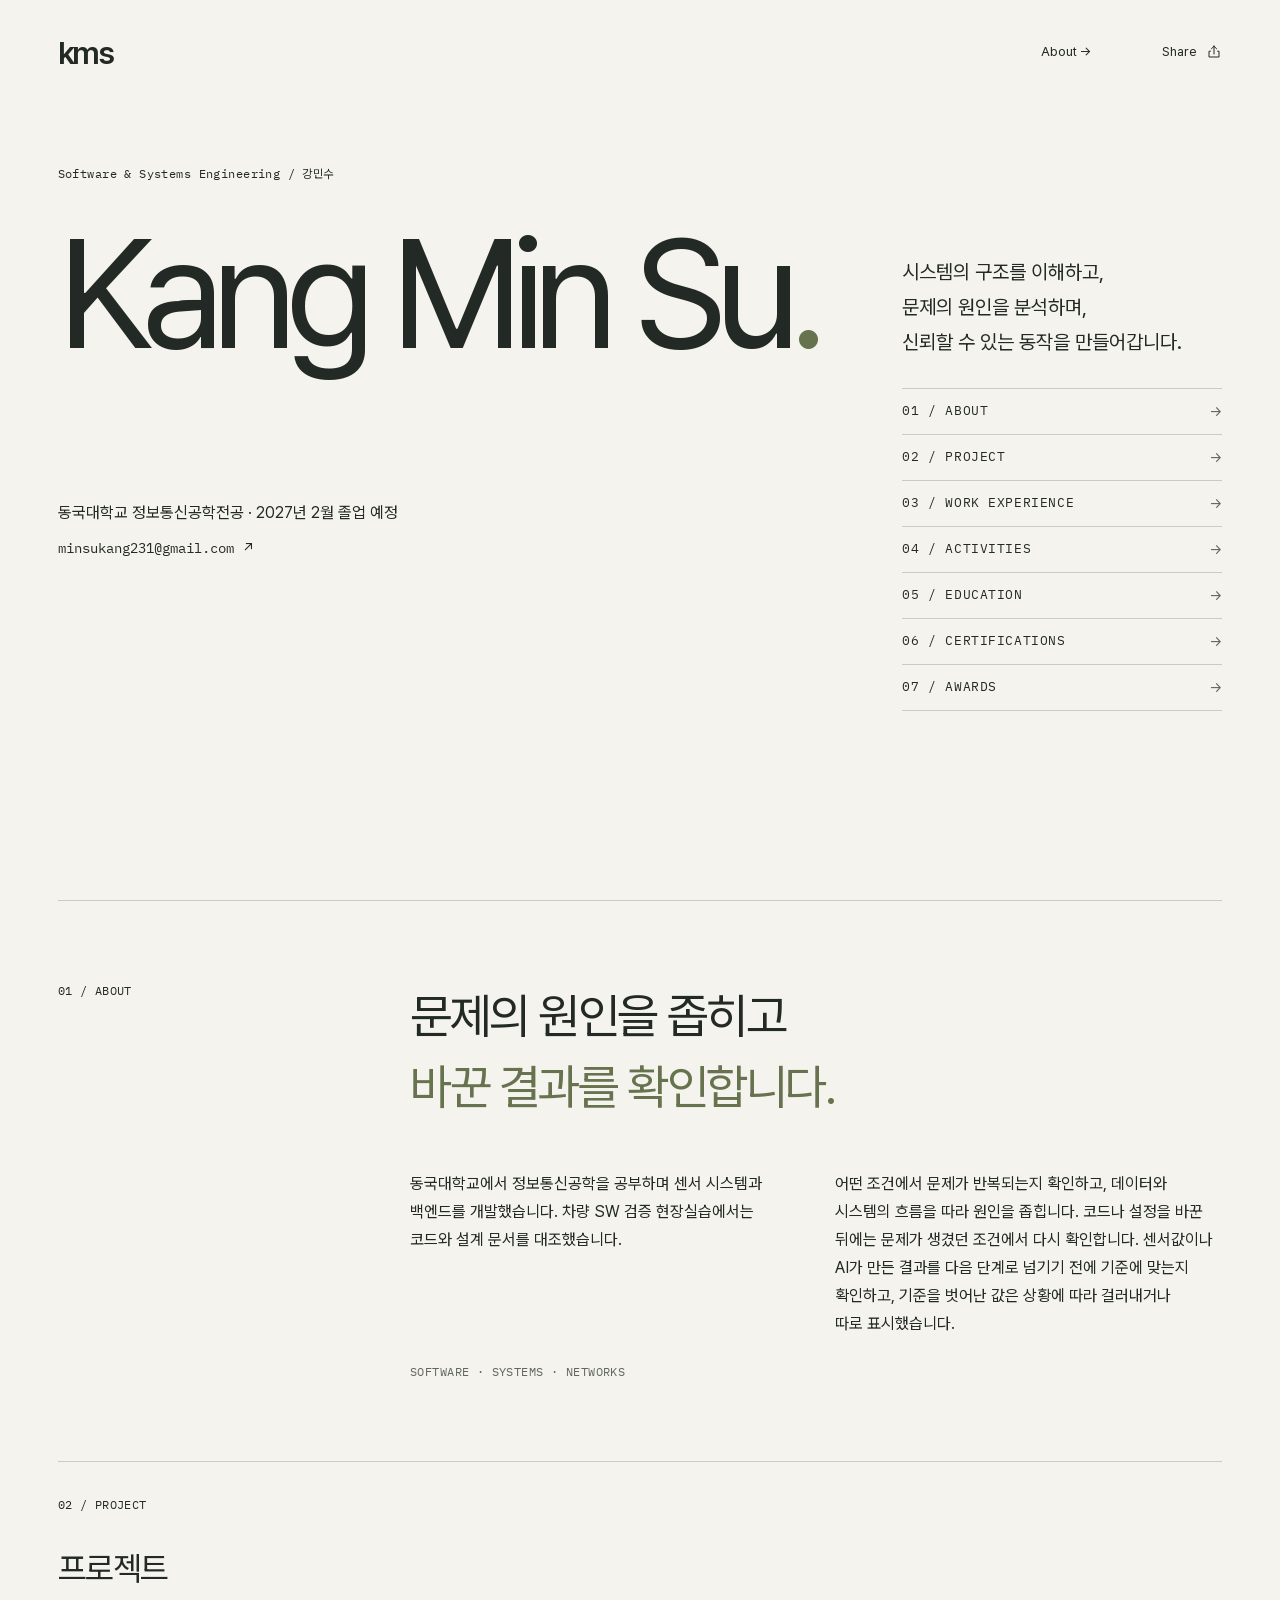
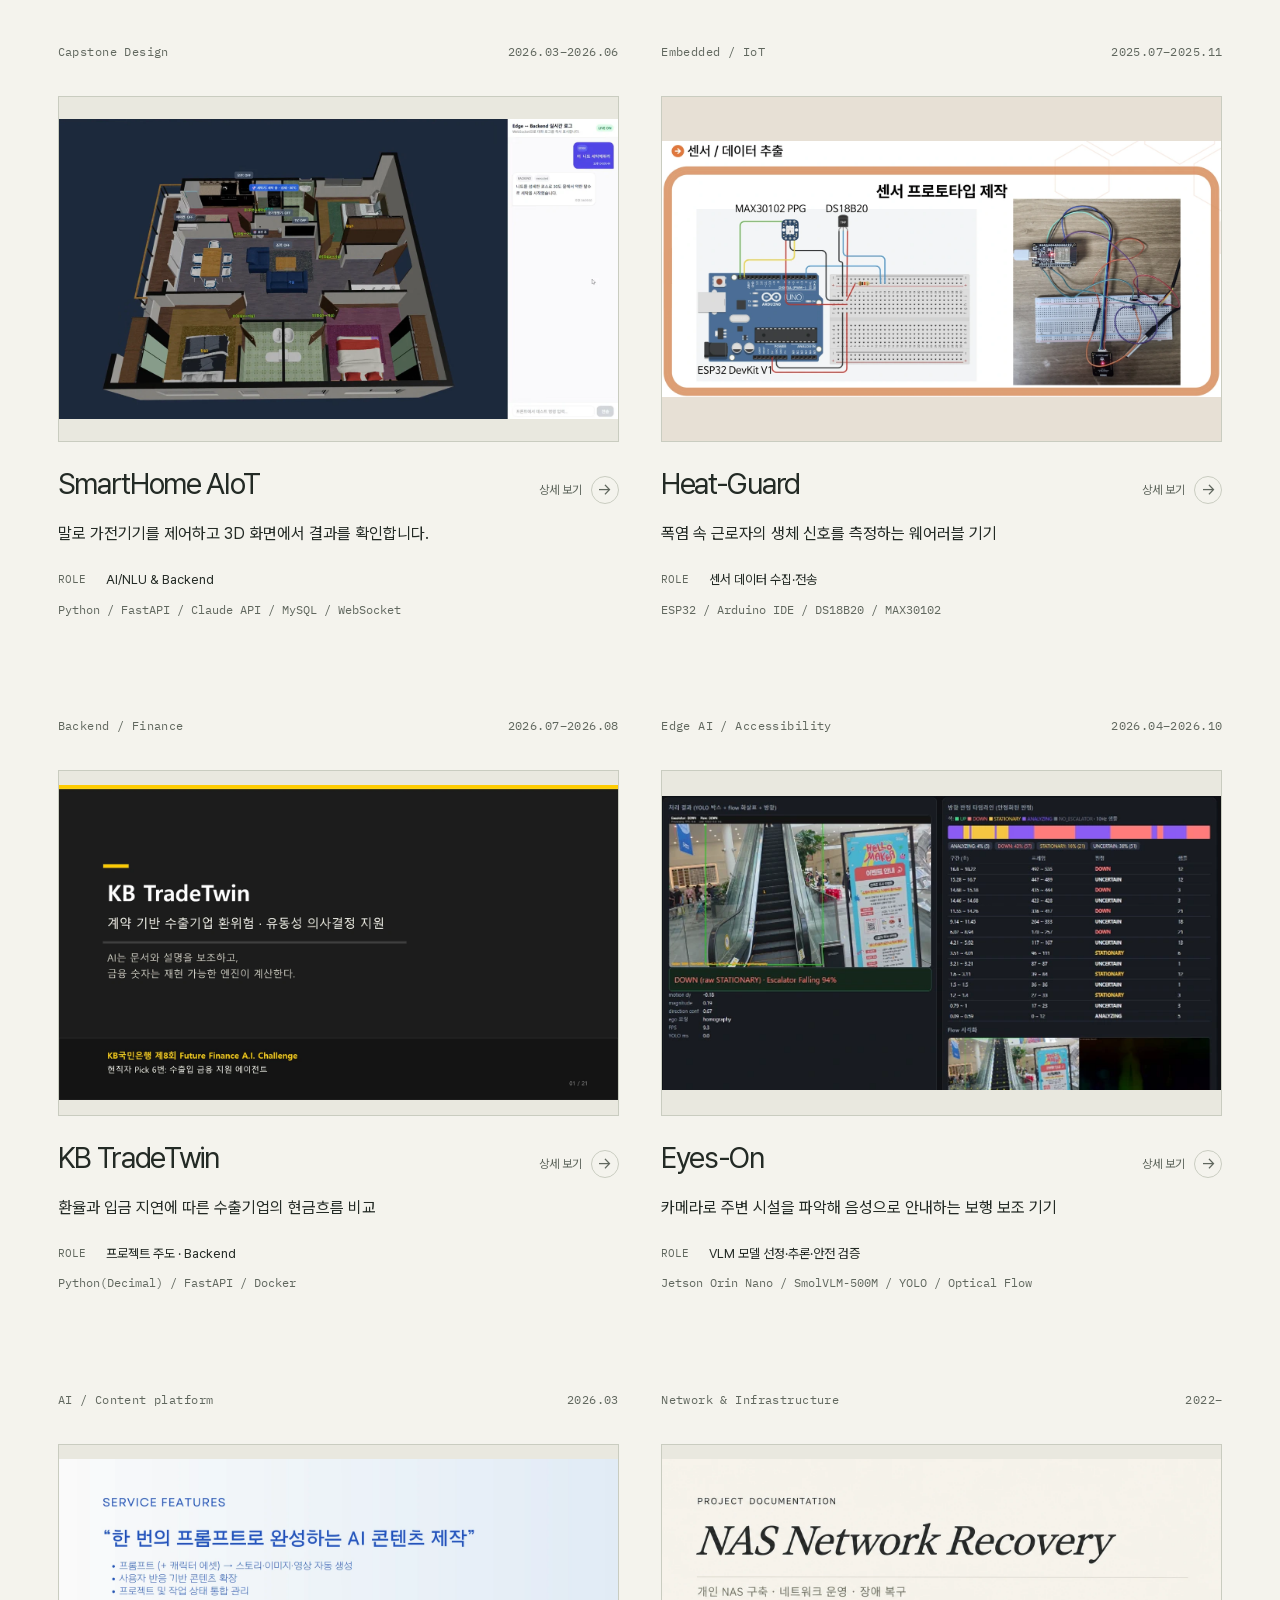
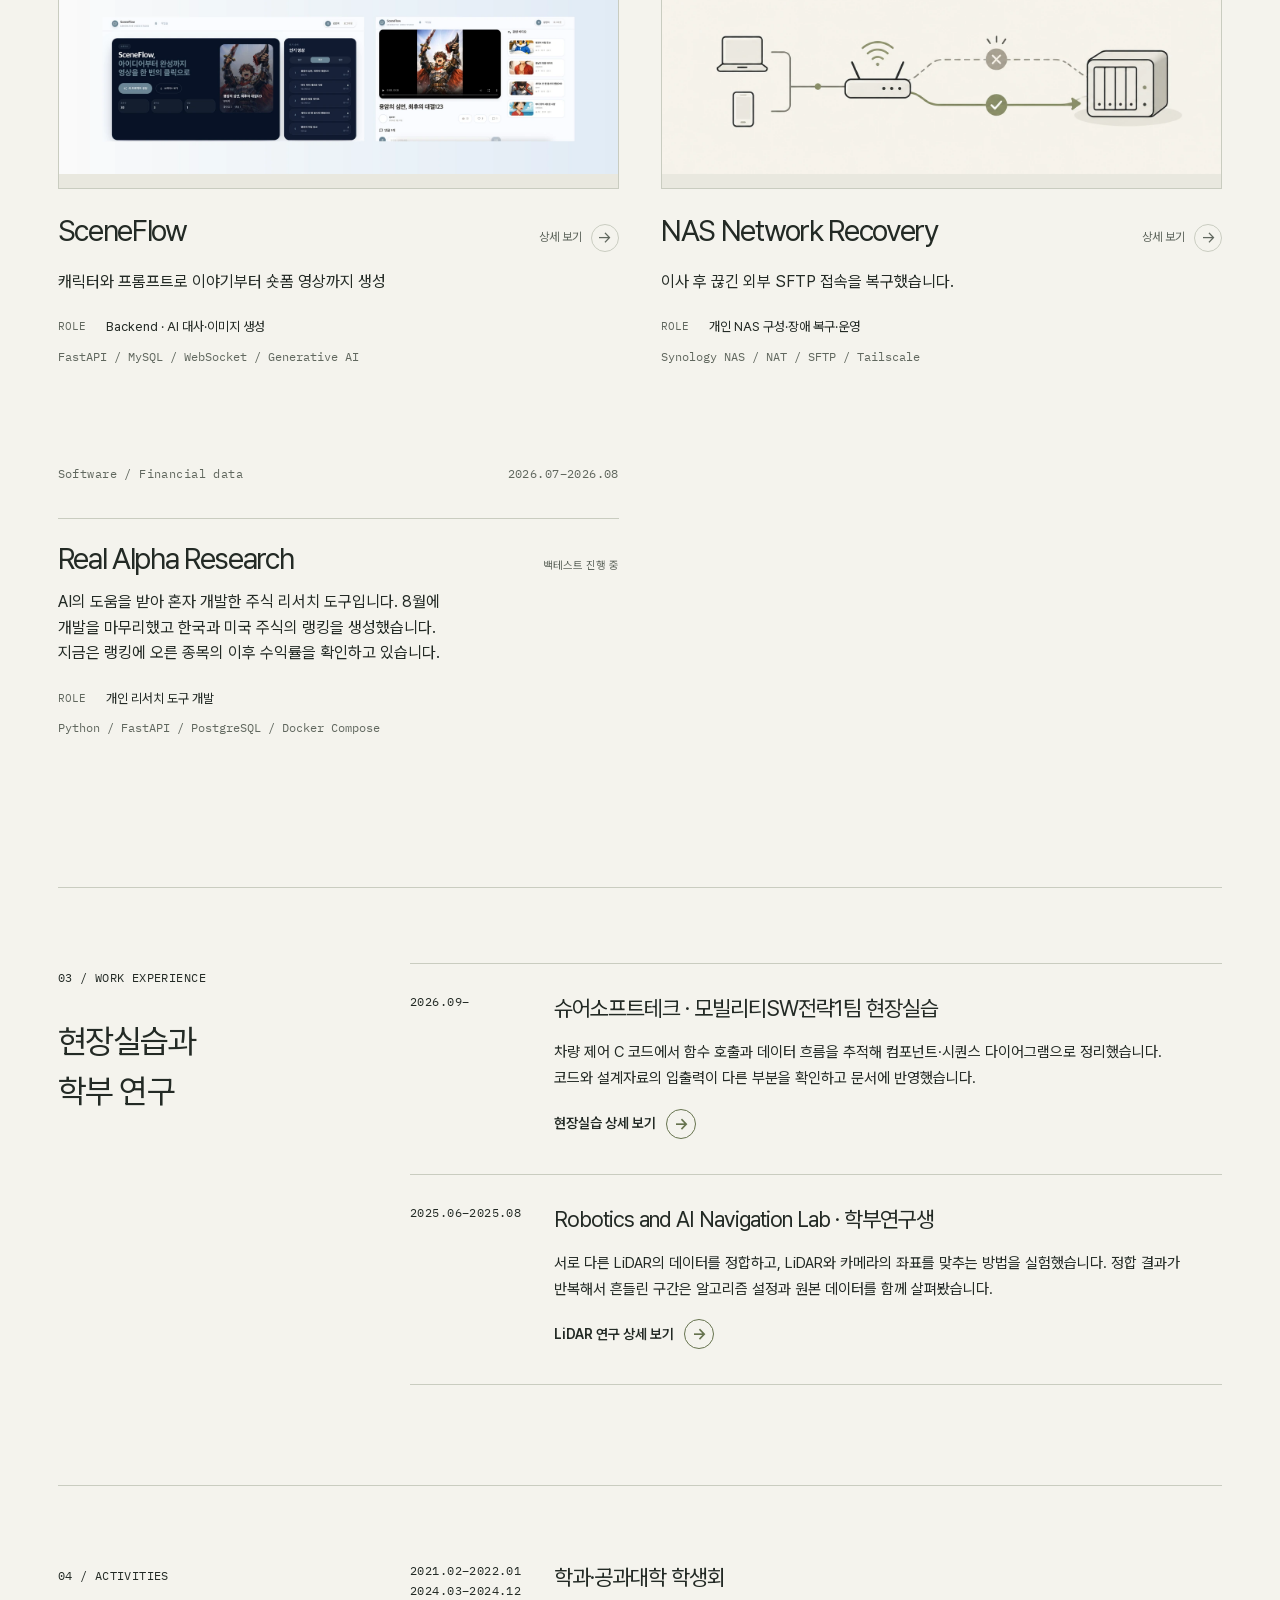
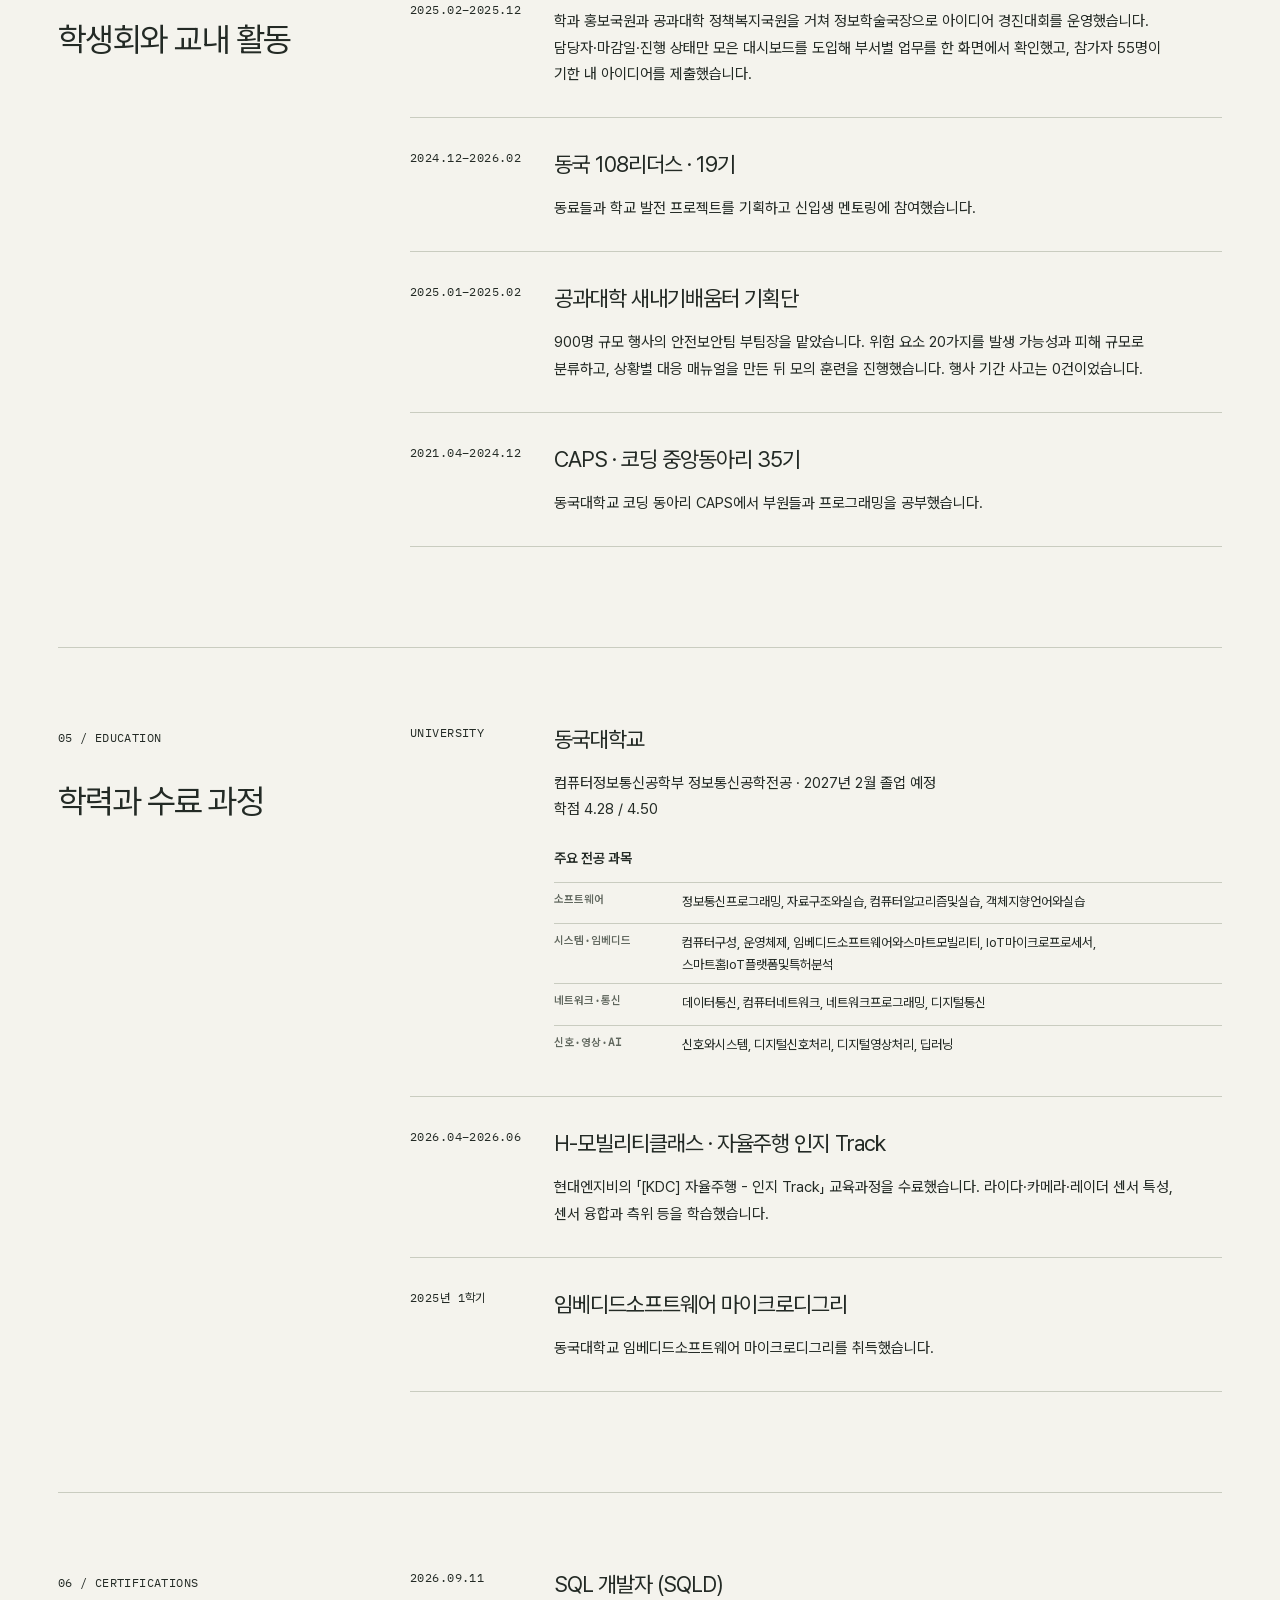
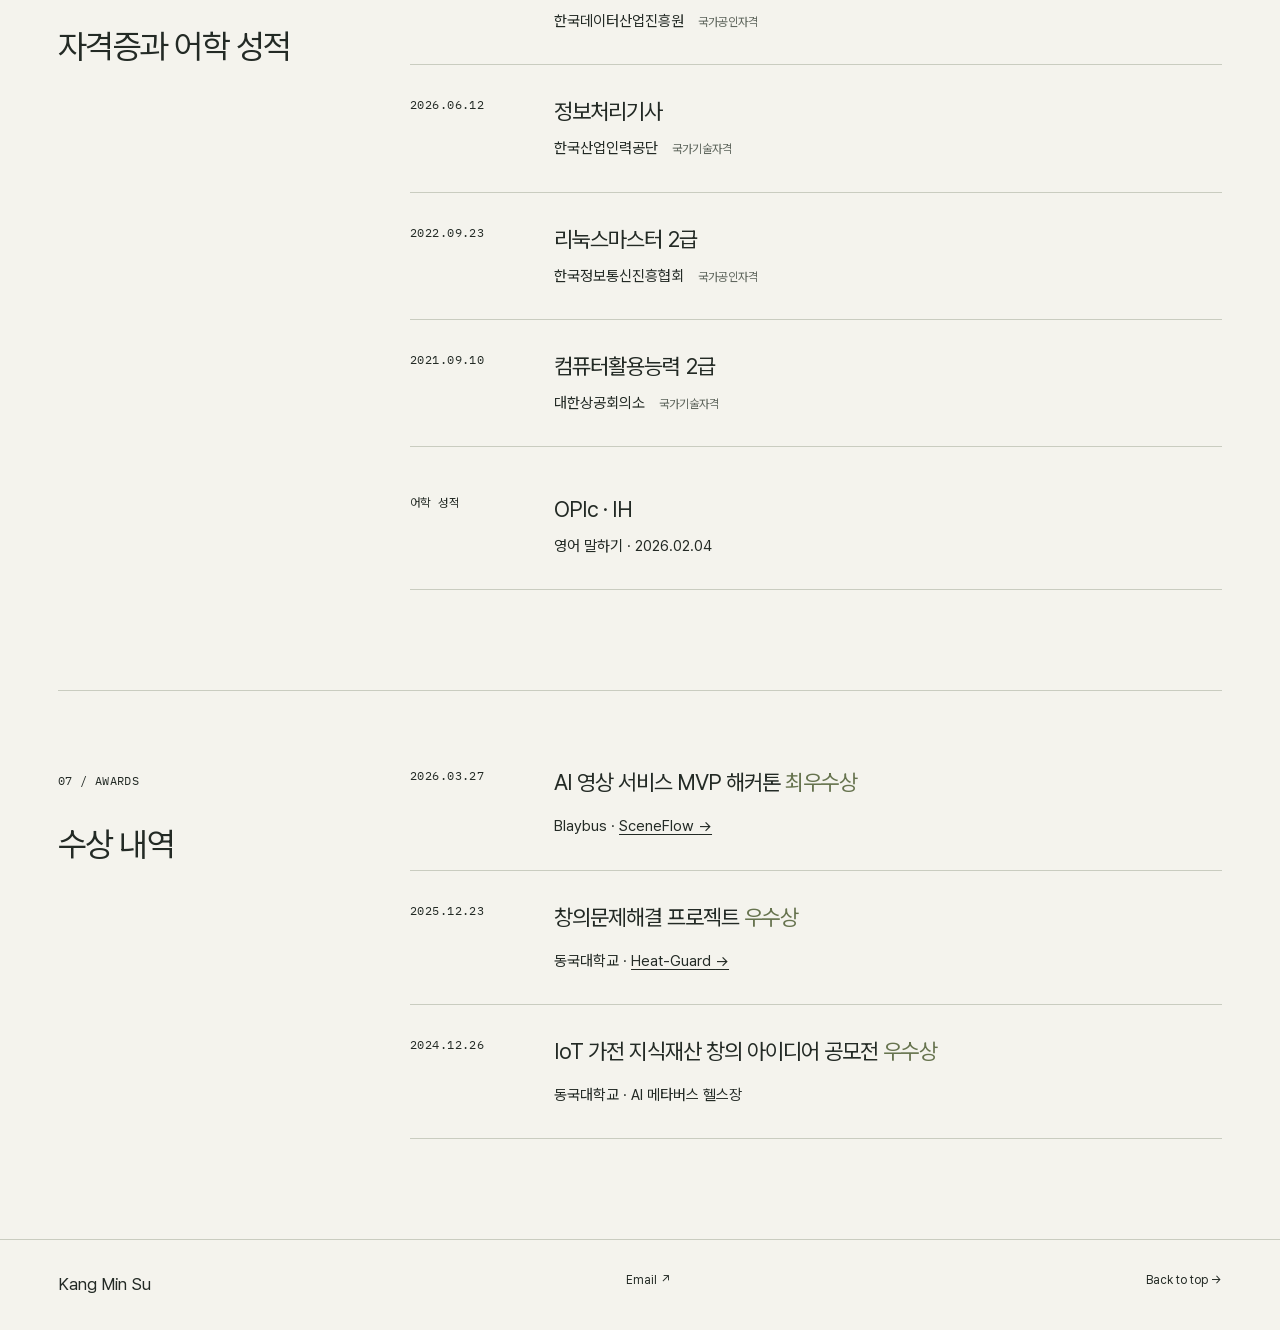
==== commit bd1fb774: "Add an accessible portfolio share action to the home header" ====
--- a/index.html
+++ b/index.html
@@ -1,4 +1,4 @@
-<!doctype html><html lang="ko"><head><meta charset="utf-8"><meta name="viewport" content="width=device-width,initial-scale=1"><title>Kang Min Su - Software &amp; Systems Engineering</title><meta name="description" content="강민수의 포트폴리오입니다. 차량 소프트웨어 검증, 스마트홈 개발, LiDAR 연구, 개인 NAS 장애 복구 경험을 소개합니다."><meta name="theme-color" content="#f4f3ed"><meta property="og:title" content="Kang Min Su - Software &amp; Systems Engineering"><meta property="og:description" content="강민수의 포트폴리오입니다. 차량 소프트웨어 검증, 스마트홈 개발, LiDAR 연구, 개인 NAS 장애 복구 경험을 소개합니다."><meta property="og:type" content="website"><meta property="og:locale" content="ko_KR"><link rel="canonical" href="https://uxnim.github.io/portfolio/"><meta property="og:url" content="https://uxnim.github.io/portfolio/"><meta property="og:image" content="https://uxnim.github.io/portfolio/media/portfolio-share-20261108.png"><meta property="og:image:type" content="image/png"><meta property="og:image:width" content="1200"><meta property="og:image:height" content="630"><meta property="og:image:alt" content="Kang Min Su - Software &amp; Systems Engineering"><link rel="icon" href="data:image/svg+xml,%3Csvg xmlns='http://www.w3.org/2000/svg' viewBox='0 0 100 100'%3E%3Ctext x='10' y='75' font-size='70'%3Ek.%3C/text%3E%3C/svg%3E"><link rel="stylesheet" href="./site.css?v=e09836463bcb"><script type="module" src="./client.js"></script></head><body><a class="skip-link" href="#main">본문으로 건너뛰기</a><header class="site-header wrap"><a class="wordmark" href="./" aria-label="강민수 홈">kms</a><nav aria-label="주요 메뉴"><a href="./#about">About →</a></nav></header><main id="main" tabindex="-1" class="wrap">
+<!doctype html><html lang="ko"><head><meta charset="utf-8"><meta name="viewport" content="width=device-width,initial-scale=1"><title>Kang Min Su - Software &amp; Systems Engineering</title><meta name="description" content="강민수의 포트폴리오입니다. 차량 소프트웨어 검증, 스마트홈 개발, LiDAR 연구, 개인 NAS 장애 복구 경험을 소개합니다."><meta name="theme-color" content="#f4f3ed"><meta property="og:title" content="Kang Min Su - Software &amp; Systems Engineering"><meta property="og:description" content="강민수의 포트폴리오입니다. 차량 소프트웨어 검증, 스마트홈 개발, LiDAR 연구, 개인 NAS 장애 복구 경험을 소개합니다."><meta property="og:type" content="website"><meta property="og:locale" content="ko_KR"><link rel="canonical" href="https://uxnim.github.io/portfolio/"><meta property="og:url" content="https://uxnim.github.io/portfolio/"><meta property="og:image" content="https://uxnim.github.io/portfolio/media/portfolio-share-20261108.png"><meta property="og:image:type" content="image/png"><meta property="og:image:width" content="1200"><meta property="og:image:height" content="630"><meta property="og:image:alt" content="Kang Min Su - Software &amp; Systems Engineering"><link rel="icon" href="data:image/svg+xml,%3Csvg xmlns='http://www.w3.org/2000/svg' viewBox='0 0 100 100'%3E%3Ctext x='10' y='75' font-size='70'%3Ek.%3C/text%3E%3C/svg%3E"><link rel="stylesheet" href="./site.css?v=ce2a47e45d66"><script type="module" src="./client.js?v=eeaaeef37cf6"></script></head><body><a class="skip-link" href="#main">본문으로 건너뛰기</a><header class="site-header wrap"><a class="wordmark" href="./" aria-label="강민수 홈">kms</a><nav aria-label="주요 메뉴"><a href="./#about">About →</a><button class="share-button" type="button" data-share aria-label="포트폴리오 공유" hidden><span data-share-label>Share</span><svg viewBox="0 0 20 20" width="16" height="16" fill="none" aria-hidden="true"><path d="M10 12.5V2.75m0 0L6.75 6m3.25-3.25L13.25 6M5.5 9H3.75v7.25h12.5V9H14.5" stroke="currentColor" stroke-width="1.25" stroke-linecap="round" stroke-linejoin="round"/></svg></button><span id="share-status" class="share-status" role="status" aria-live="polite" aria-atomic="true"></span></nav></header><main id="main" tabindex="-1" class="wrap">
     <section class="home-hero">
       <div class="eyebrow"><span class="meta">Software &amp; Systems Engineering / 강민수</span></div>
       <h1>Kang Min Su<span>.</span></h1>
@@ -152,4 +152,4 @@
         </article>
       </div>
     </section>
-  </main><footer class="wrap"><a href="./">Kang Min Su</a><a href="mailto:minsukang231@gmail.com">Email ↗</a><a href="#main">Back to top →</a></footer><dialog id="viewer" aria-labelledby="viewer-title"><div class="viewer-toolbar"><h2 id="viewer-title">프로젝트 자료</h2><button data-close aria-label="확대 보기 닫기">닫기 ×</button></div><div id="viewer-content" tabindex="0" aria-label="확대 자료. 이미지가 화면보다 크면 방향키 또는 스크롤로 이동하세요."></div></dialog></body></html>+  </main><footer class="wrap"><a href="./">Kang Min Su</a><a href="mailto:minsukang231@gmail.com">Email ↗</a><a href="#main">Back to top →</a></footer><dialog id="viewer" aria-labelledby="viewer-title"><div class="viewer-toolbar"><h2 id="viewer-title">프로젝트 자료</h2><button data-close aria-label="확대 보기 닫기">닫기 ×</button></div><div id="viewer-content" tabindex="0" aria-label="확대 자료. 이미지가 화면보다 크면 방향키 또는 스크롤로 이동하세요."></div></dialog><dialog id="share-dialog" class="share-dialog" aria-labelledby="share-dialog-title" aria-describedby="share-dialog-description"><div class="share-dialog-heading"><h2 id="share-dialog-title">링크 공유</h2><form method="dialog"><button aria-label="공유 창 닫기">닫기 ×</button></form></div><p id="share-dialog-description">아래 주소를 선택해 복사해 주세요.</p><label for="share-url">포트폴리오 링크</label><input id="share-url" type="url" readonly spellcheck="false" autocomplete="off"></dialog></body></html>
--- a/site.css
+++ b/site.css
@@ -737,3 +737,60 @@
   .decision-flow-row { padding-inline: 14px; }
   .decision-flow li { font-size: 16px; }
 }
+
+/* A single, quiet sharing action in the home navigation. */
+.site-header nav { align-items: center; }
+.share-button {
+ display: inline-flex;
+ align-items: center;
+ justify-content: flex-end;
+ gap: 9px;
+ min-inline-size: 94px;
+ min-block-size: 44px;
+ padding: 10px 0;
+ font: inherit;
+ white-space: nowrap;
+}
+.share-button[hidden] { display: none; }
+.share-button:hover { color: var(--accent); }
+.share-button:disabled { cursor: progress; }
+.share-button svg { flex-shrink: 0; }
+.share-status {
+ position: absolute;
+ width: 1px;
+ height: 1px;
+ padding: 0;
+ margin: -1px;
+ overflow: hidden;
+ clip-path: inset(50%);
+ white-space: nowrap;
+ border: 0;
+}
+.share-dialog {
+ width: min(480px, calc(100vw - 40px));
+ padding: 28px;
+}
+.share-dialog-heading {
+ display: flex;
+ align-items: center;
+ justify-content: space-between;
+ gap: 20px;
+ margin-bottom: 16px;
+}
+.share-dialog h2 { font-size: 24px; }
+.share-dialog form { margin: 0; }
+.share-dialog button { min-height: 44px; padding: 0; font-size: 13px; }
+.share-dialog p { font-size: 15px; line-height: 1.7; }
+.share-dialog label { display: block; font-size: 12px; color: var(--muted); margin: 24px 0 8px; }
+.share-dialog input {
+ width: 100%;
+ min-width: 0;
+ min-height: 46px;
+ border: 1px solid var(--line);
+ border-radius: 0;
+ background: transparent;
+ color: var(--ink);
+ padding: 10px;
+ font: 14px/1.5 var(--sans);
+}
+.share-dialog input:focus-visible { outline: 2px solid var(--accent); outline-offset: 3px; }
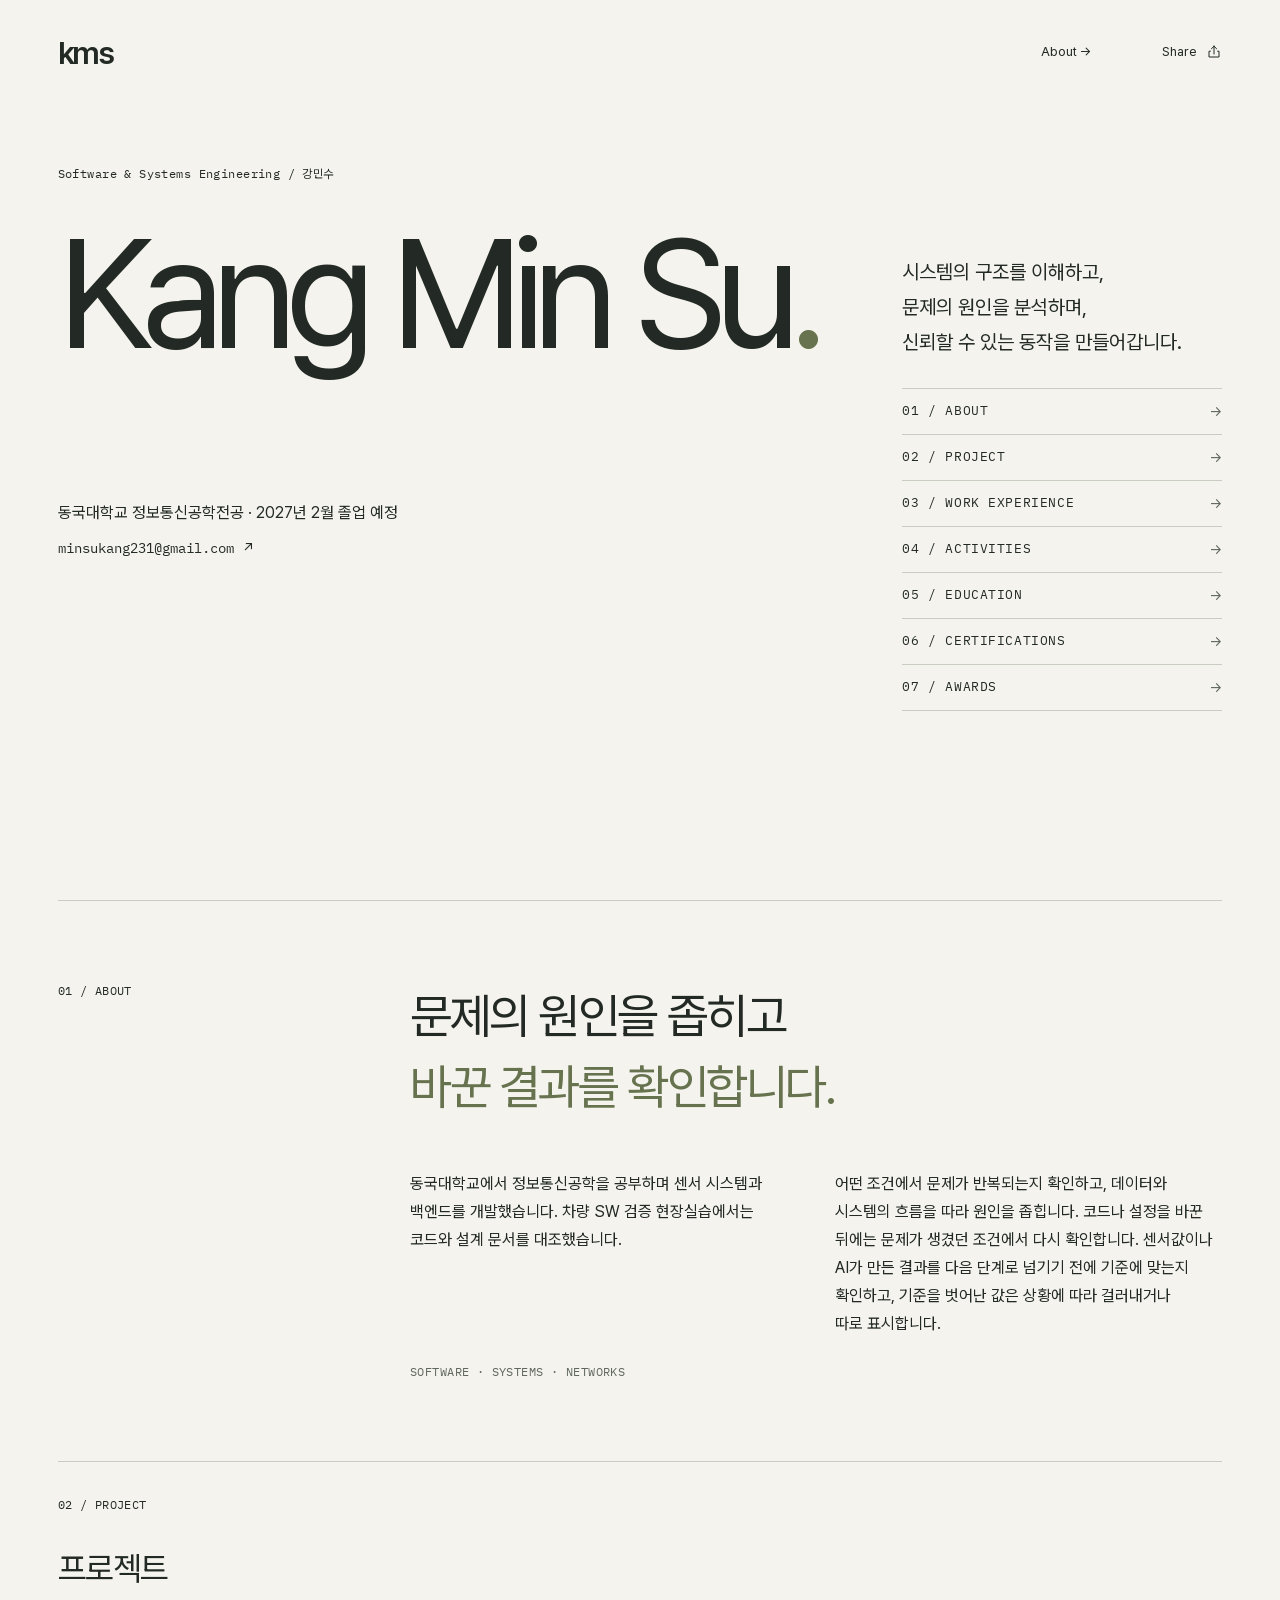
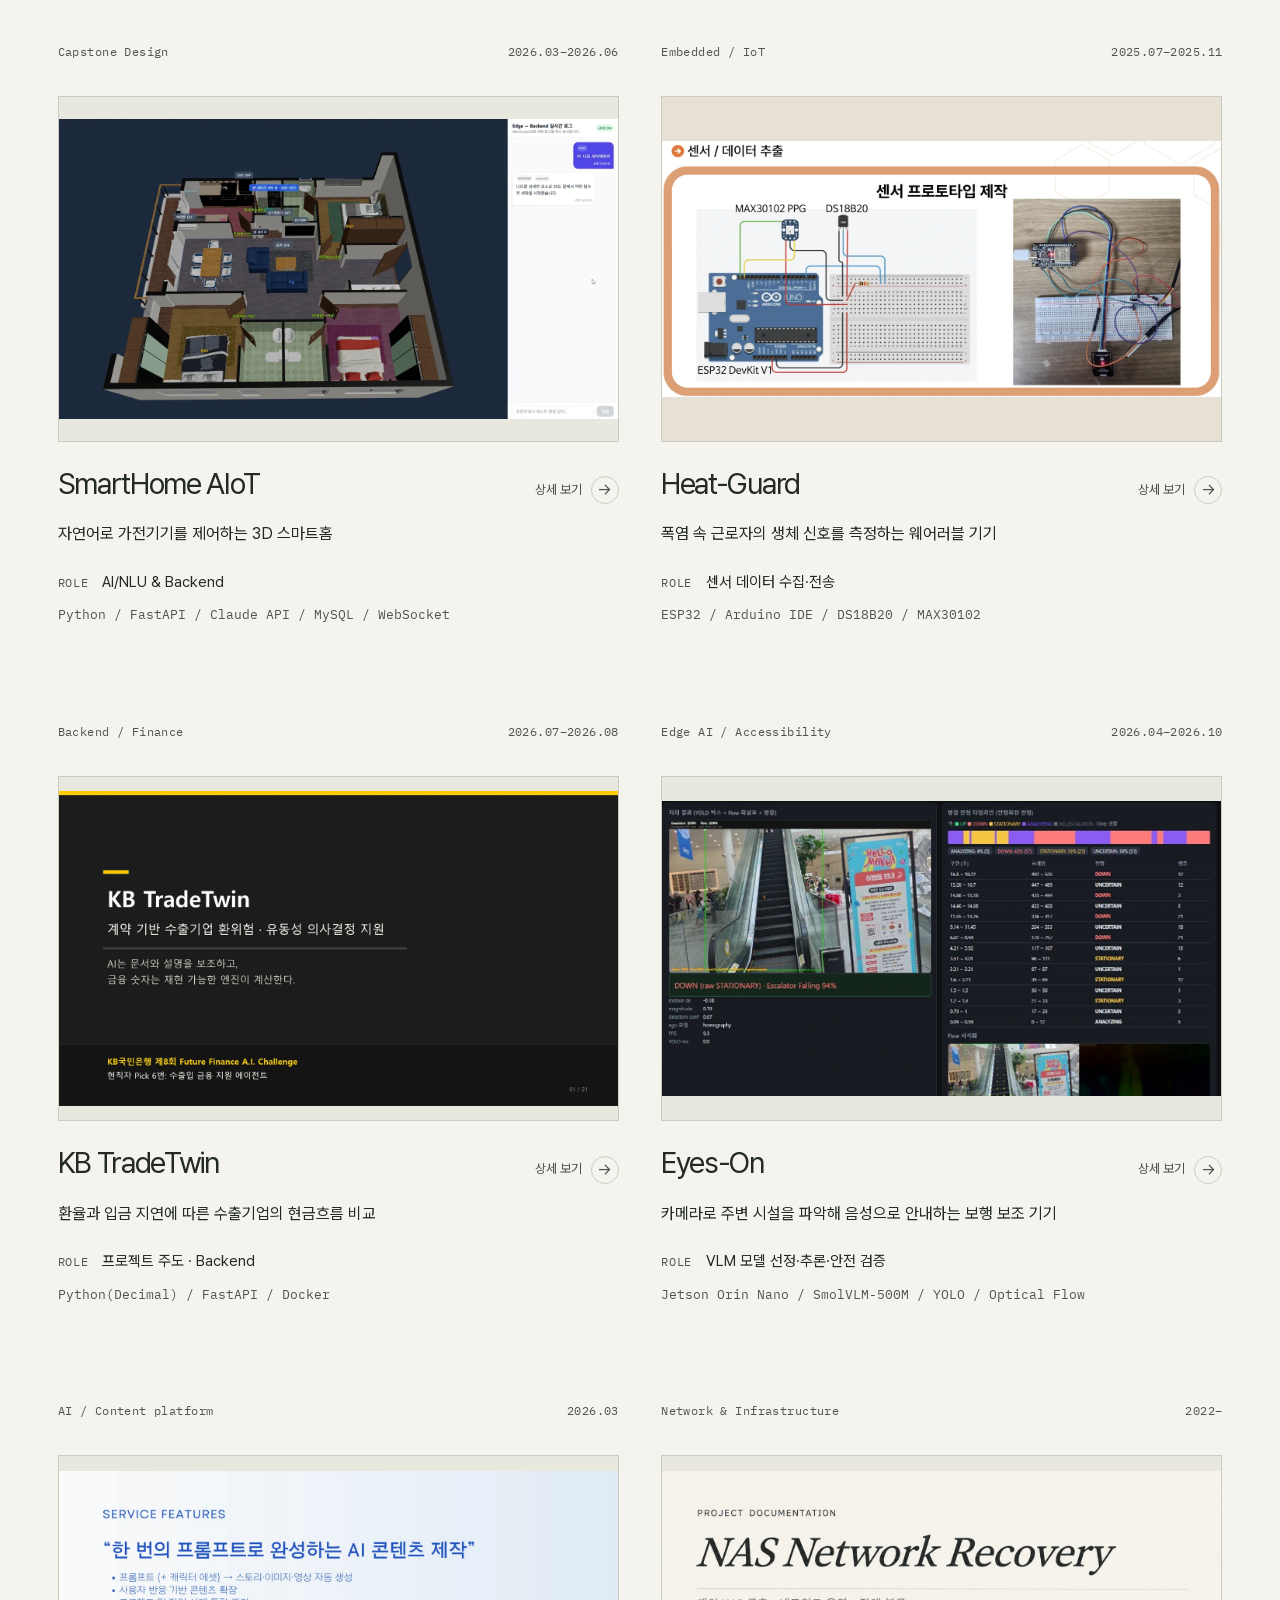
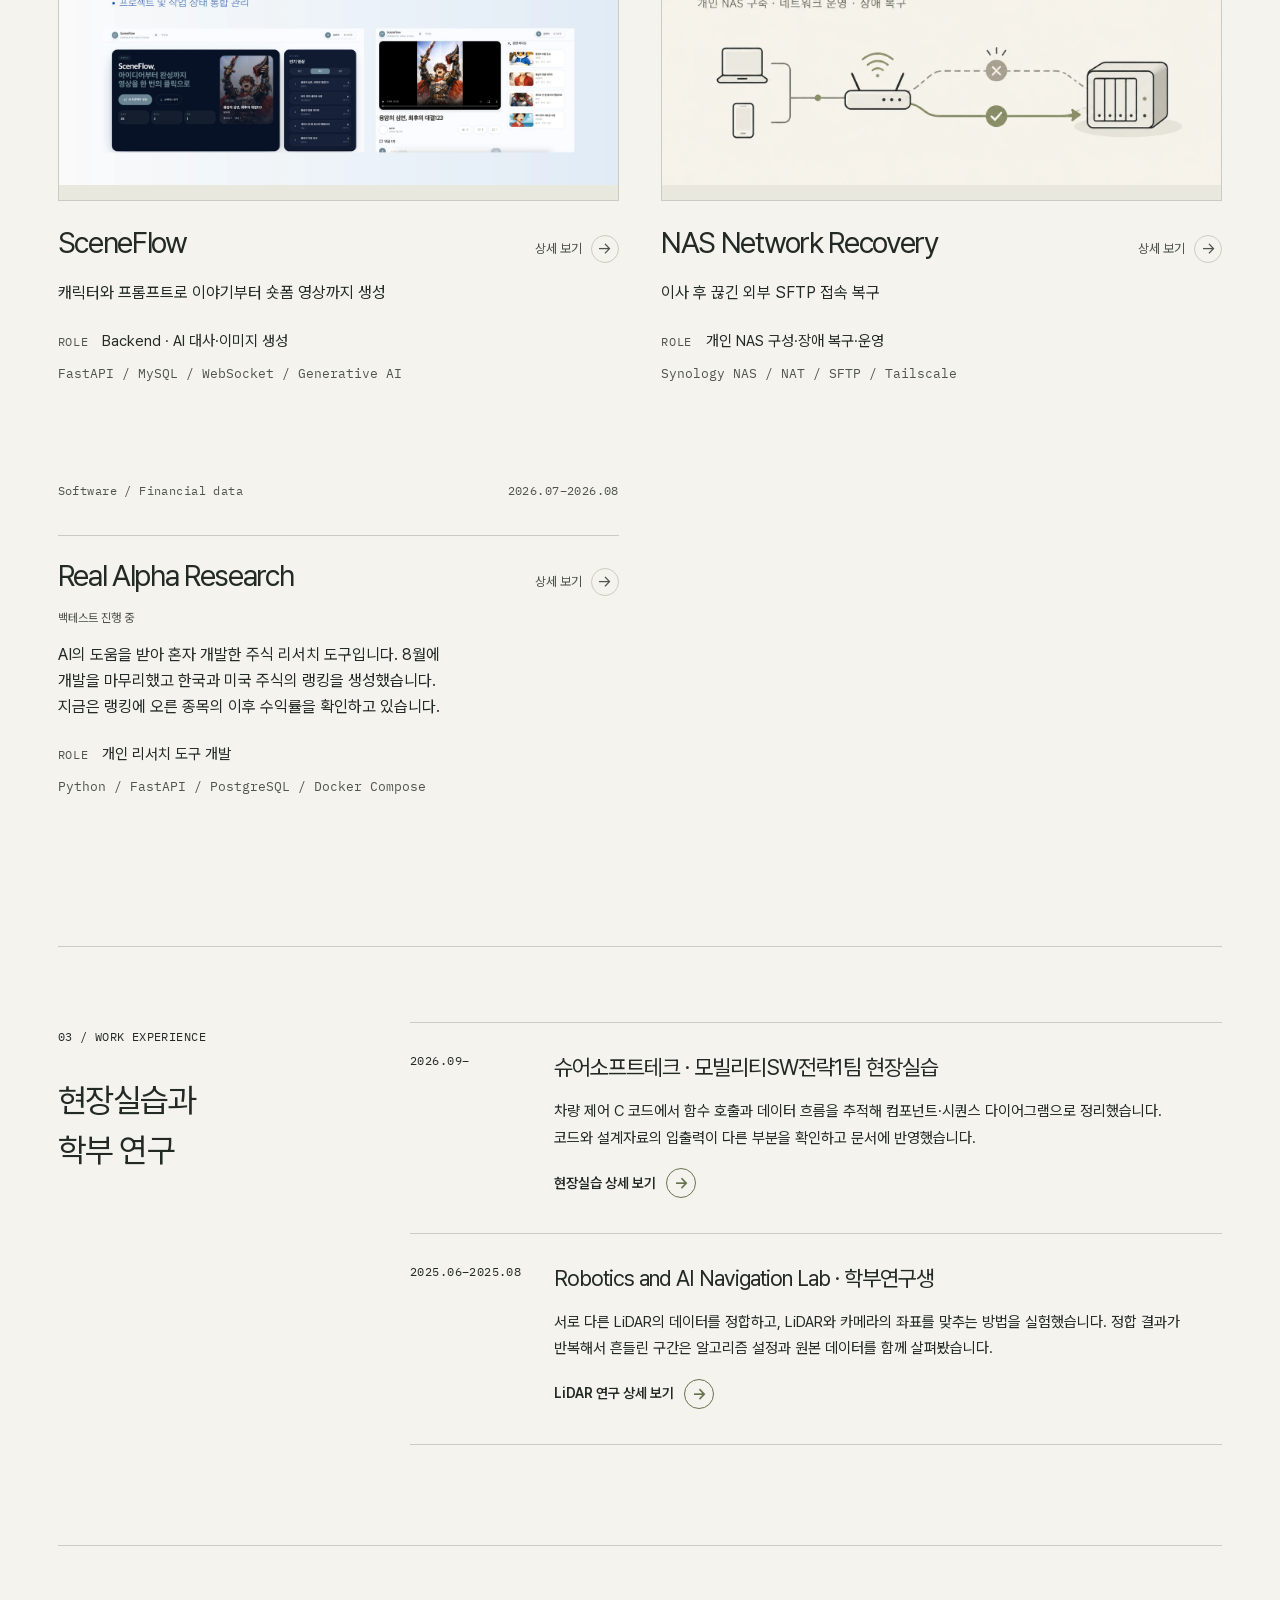
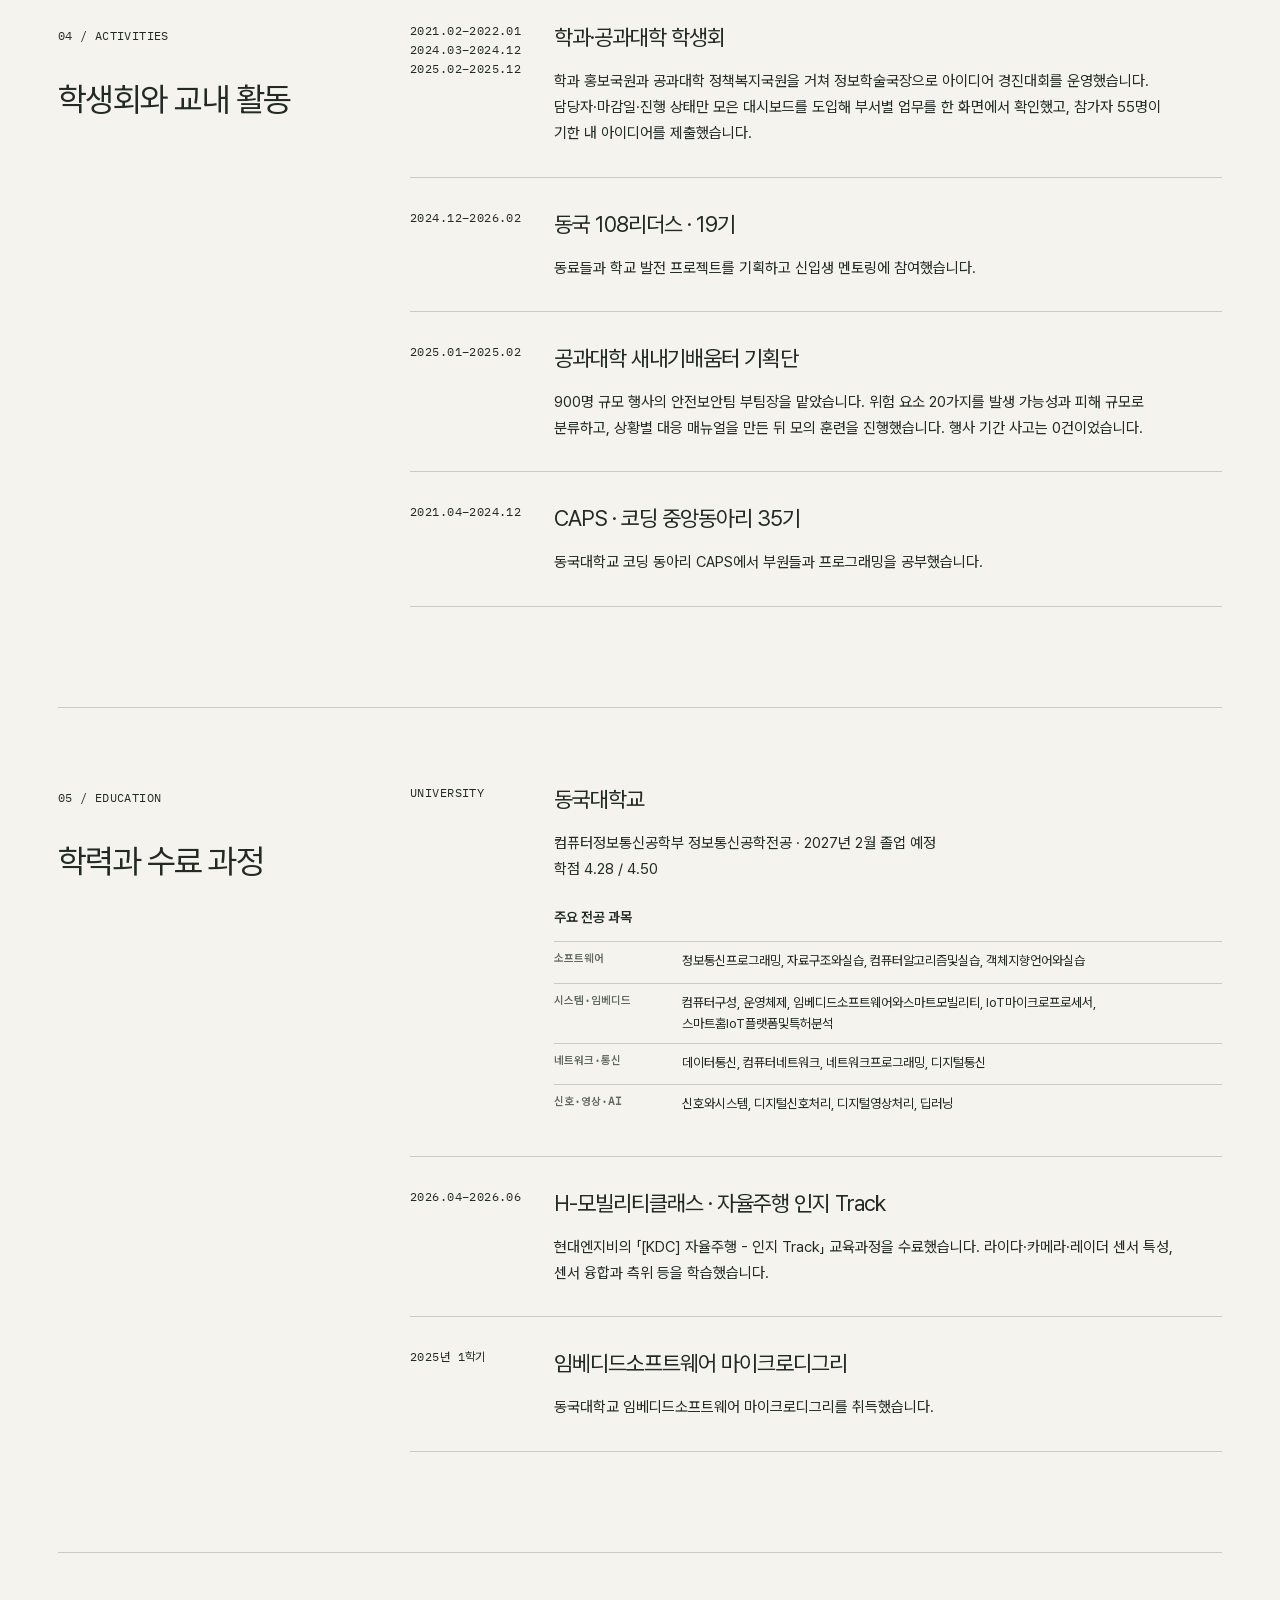
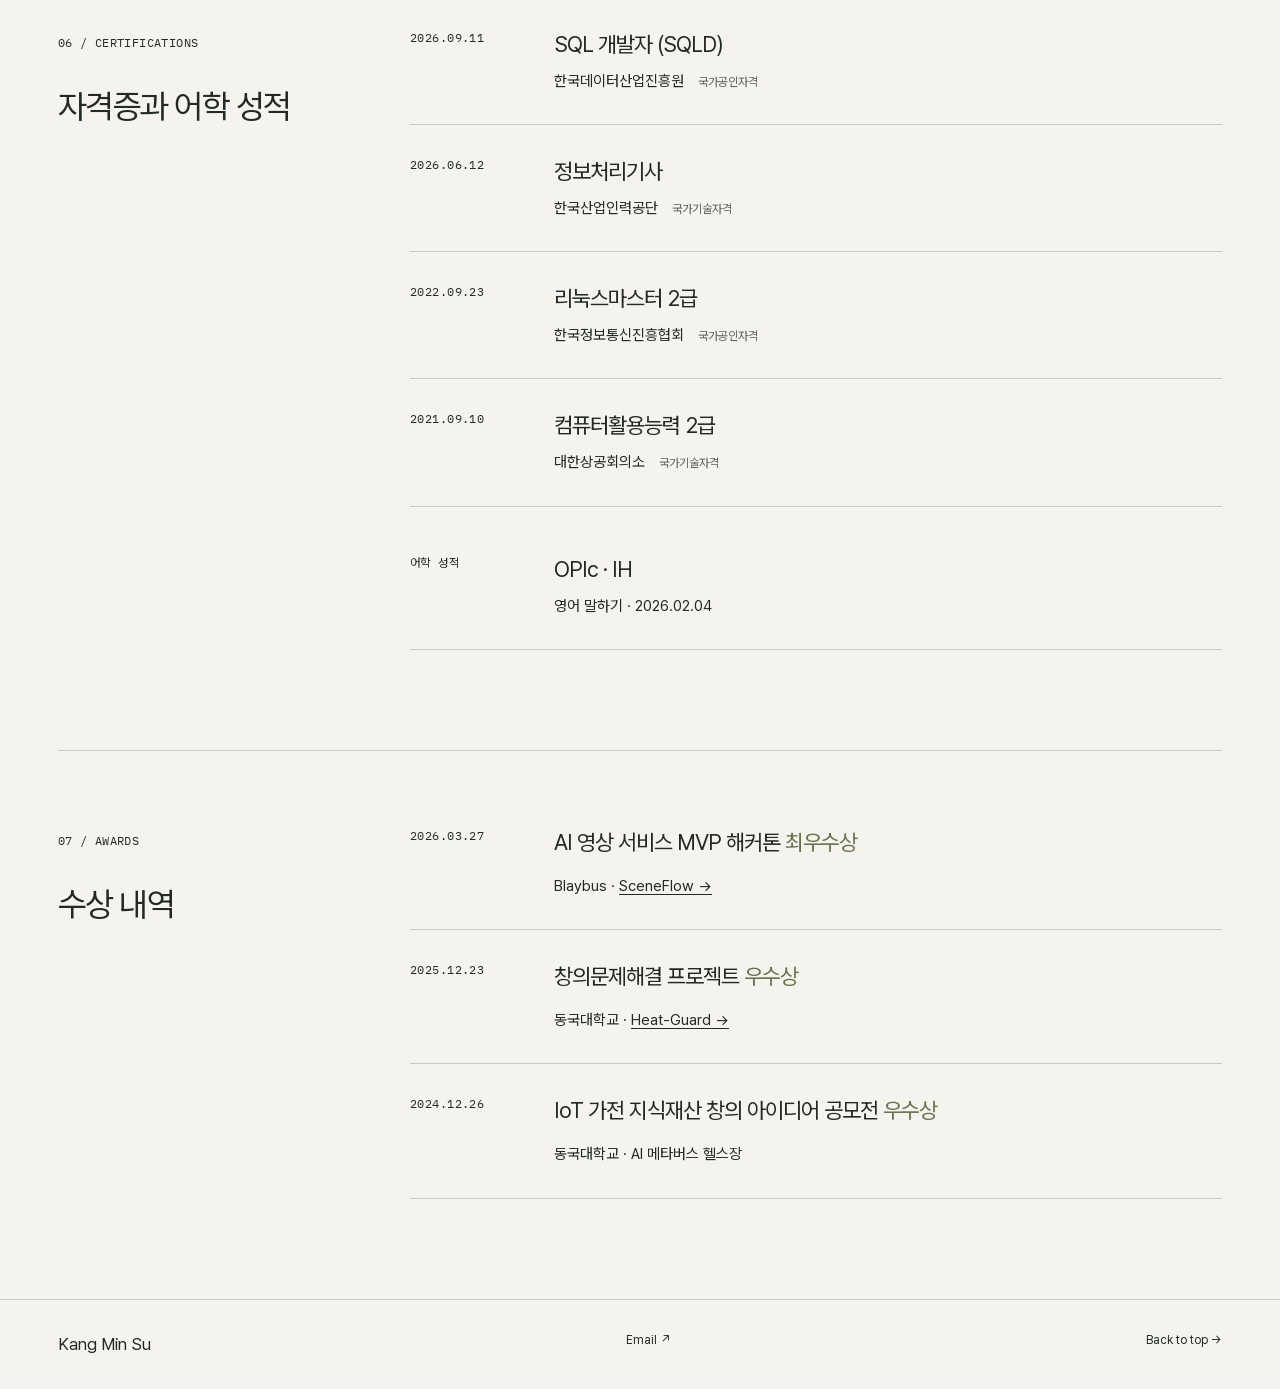
==== commit 9c9819e7: "Improve project readability and standardize page title separators" ====
--- a/index.html
+++ b/index.html
@@ -1,4 +1,4 @@
-<!doctype html><html lang="ko"><head><meta charset="utf-8"><meta name="viewport" content="width=device-width,initial-scale=1"><title>Kang Min Su - Software &amp; Systems Engineering</title><meta name="description" content="강민수의 포트폴리오입니다. 차량 소프트웨어 검증, 스마트홈 개발, LiDAR 연구, 개인 NAS 장애 복구 경험을 소개합니다."><meta name="theme-color" content="#f4f3ed"><meta property="og:title" content="Kang Min Su - Software &amp; Systems Engineering"><meta property="og:description" content="강민수의 포트폴리오입니다. 차량 소프트웨어 검증, 스마트홈 개발, LiDAR 연구, 개인 NAS 장애 복구 경험을 소개합니다."><meta property="og:type" content="website"><meta property="og:locale" content="ko_KR"><link rel="canonical" href="https://uxnim.github.io/portfolio/"><meta property="og:url" content="https://uxnim.github.io/portfolio/"><meta property="og:image" content="https://uxnim.github.io/portfolio/media/portfolio-share-20261108.png"><meta property="og:image:type" content="image/png"><meta property="og:image:width" content="1200"><meta property="og:image:height" content="630"><meta property="og:image:alt" content="Kang Min Su - Software &amp; Systems Engineering"><link rel="icon" href="data:image/svg+xml,%3Csvg xmlns='http://www.w3.org/2000/svg' viewBox='0 0 100 100'%3E%3Ctext x='10' y='75' font-size='70'%3Ek.%3C/text%3E%3C/svg%3E"><link rel="stylesheet" href="./site.css?v=ce2a47e45d66"><script type="module" src="./client.js?v=eeaaeef37cf6"></script></head><body><a class="skip-link" href="#main">본문으로 건너뛰기</a><header class="site-header wrap"><a class="wordmark" href="./" aria-label="강민수 홈">kms</a><nav aria-label="주요 메뉴"><a href="./#about">About →</a><button class="share-button" type="button" data-share aria-label="포트폴리오 공유" hidden><span data-share-label>Share</span><svg viewBox="0 0 20 20" width="16" height="16" fill="none" aria-hidden="true"><path d="M10 12.5V2.75m0 0L6.75 6m3.25-3.25L13.25 6M5.5 9H3.75v7.25h12.5V9H14.5" stroke="currentColor" stroke-width="1.25" stroke-linecap="round" stroke-linejoin="round"/></svg></button><span id="share-status" class="share-status" role="status" aria-live="polite" aria-atomic="true"></span></nav></header><main id="main" tabindex="-1" class="wrap">
+<!doctype html><html lang="ko"><head><meta charset="utf-8"><meta name="viewport" content="width=device-width,initial-scale=1"><title>Kang Min Su - Software &amp; Systems Engineering</title><meta name="description" content="강민수의 포트폴리오입니다. 차량 소프트웨어 검증, 스마트홈 개발, LiDAR 연구, 개인 NAS 장애 복구 경험을 소개합니다."><meta name="theme-color" content="#f4f3ed"><meta property="og:title" content="Kang Min Su - Software &amp; Systems Engineering"><meta property="og:description" content="강민수의 포트폴리오입니다. 차량 소프트웨어 검증, 스마트홈 개발, LiDAR 연구, 개인 NAS 장애 복구 경험을 소개합니다."><meta property="og:type" content="website"><meta property="og:locale" content="ko_KR"><link rel="canonical" href="https://uxnim.github.io/portfolio/"><meta property="og:url" content="https://uxnim.github.io/portfolio/"><meta property="og:image" content="https://uxnim.github.io/portfolio/media/portfolio-share-20261108.png"><meta property="og:image:type" content="image/png"><meta property="og:image:width" content="1200"><meta property="og:image:height" content="630"><meta property="og:image:alt" content="Kang Min Su - Software &amp; Systems Engineering"><link rel="icon" href="data:image/svg+xml,%3Csvg xmlns='http://www.w3.org/2000/svg' viewBox='0 0 100 100'%3E%3Ctext x='10' y='75' font-size='70'%3Ek.%3C/text%3E%3C/svg%3E"><link rel="stylesheet" href="./site.css?v=a35a7e9447e6"><script type="module" src="./client.js?v=eeaaeef37cf6"></script></head><body><a class="skip-link" href="#main">본문으로 건너뛰기</a><header class="site-header wrap"><a class="wordmark" href="./" aria-label="강민수 홈">kms</a><nav aria-label="주요 메뉴"><a href="./#about">About →</a><button class="share-button" type="button" data-share aria-label="포트폴리오 공유" hidden><span data-share-label>Share</span><svg viewBox="0 0 20 20" width="16" height="16" fill="none" aria-hidden="true"><path d="M10 12.5V2.75m0 0L6.75 6m3.25-3.25L13.25 6M5.5 9H3.75v7.25h12.5V9H14.5" stroke="currentColor" stroke-width="1.25" stroke-linecap="round" stroke-linejoin="round"/></svg></button><span id="share-status" class="share-status" role="status" aria-live="polite" aria-atomic="true"></span></nav></header><main id="main" tabindex="-1" class="wrap">
     <section class="home-hero">
       <div class="eyebrow"><span class="meta">Software &amp; Systems Engineering / 강민수</span></div>
       <h1>Kang Min Su<span>.</span></h1>
@@ -20,7 +20,7 @@
         <h2>문제의 원인을 좁히고<br><em>바꾼 결과를 확인합니다.</em></h2>
         <div class="about-columns">
           <p>동국대학교에서 정보통신공학을 공부하며 센서 시스템과 백엔드를 개발했습니다. 차량 SW 검증 현장실습에서는 코드와 설계 문서를 대조했습니다.</p>
-          <p>어떤 조건에서 문제가 반복되는지 확인하고, 데이터와 시스템의 흐름을 따라 원인을 좁힙니다. 코드나 설정을 바꾼 뒤에는 문제가 생겼던 조건에서 다시 확인합니다. 센서값이나 AI가 만든 결과를 다음 단계로 넘기기 전에 기준에 맞는지 확인하고, 기준을 벗어난 값은 상황에 따라 걸러내거나 따로 표시했습니다.</p>
+          <p>어떤 조건에서 문제가 반복되는지 확인하고, 데이터와 시스템의 흐름을 따라 원인을 좁힙니다. 코드나 설정을 바꾼 뒤에는 문제가 생겼던 조건에서 다시 확인합니다. 센서값이나 AI가 만든 결과를 다음 단계로 넘기기 전에 기준에 맞는지 확인하고, 기준을 벗어난 값은 상황에 따라 걸러내거나 따로 표시합니다.</p>
         </div>
         <span class="about-keywords meta">SOFTWARE · SYSTEMS · NETWORKS</span>
       </div>
@@ -33,8 +33,8 @@
     <div class="project-top meta"><span>Capstone Design</span><span>2026.03–2026.06</span></div>
     <a class="project-visual" href="./projects/smarthome-aiot/" aria-label="SmartHome AIoT 프로젝트 보기"><img src="./media/smarthome-simulator-washing-1440.webp" srcset="./media/smarthome-simulator-washing-720.webp 720w, ./media/smarthome-simulator-washing-1440.webp 1440w" sizes="(max-width: 700px) 100vw, 90vw" alt="음성 명령으로 세탁을 시작한 3D 스마트홈과 실행 로그" width="1440" height="771" loading="lazy"  decoding="async"></a>
     <div class="project-title"><h3><a href="./projects/smarthome-aiot/">SmartHome AIoT</a></h3><a class="project-detail-link" href="./projects/smarthome-aiot/" aria-label="SmartHome AIoT 상세 보기">상세 보기 <span aria-hidden="true">→</span></a></div>
-    <p class="project-summary">말로 가전기기를 제어하고
-3D 화면에서 결과를 확인합니다.</p>
+    <p class="project-summary">자연어로 가전기기를 제어하는
+3D 스마트홈</p>
     <p class="project-role"><span>ROLE</span>AI/NLU &amp; Backend</p>
     <p class="project-tech">Python / FastAPI / Claude API / MySQL / WebSocket</p>
   </article><article class="project project-2" id="heat-guard">
@@ -74,13 +74,14 @@
     <a class="project-visual" href="./projects/nas-network-recovery/" aria-label="NAS Network Recovery 프로젝트 보기"><img src="./media/nas-network-recovery-cover-1440.webp" srcset="./media/nas-network-recovery-cover-720.webp 720w, ./media/nas-network-recovery-cover-1440.webp 1440w, ./media/nas-network-recovery-cover-1672.webp 1672w" sizes="(max-width: 700px) 100vw, 90vw" alt="개인 NAS 네트워크 운영과 장애 복구를 표현한 프로젝트 소개 일러스트" width="1440" height="810" loading="lazy"  decoding="async"></a>
     <div class="project-title"><h3><a href="./projects/nas-network-recovery/">NAS Network Recovery</a></h3><a class="project-detail-link" href="./projects/nas-network-recovery/" aria-label="NAS Network Recovery 상세 보기">상세 보기 <span aria-hidden="true">→</span></a></div>
     <p class="project-summary">이사 후 끊긴
-외부 SFTP 접속을 복구했습니다.</p>
+외부 SFTP 접속 복구</p>
     <p class="project-role"><span>ROLE</span>개인 NAS 구성·장애 복구·운영</p>
     <p class="project-tech">Synology NAS / NAT / SFTP / Tailscale</p>
   </article></div><div class="project-row"><article class="project project-7 project-text" id="real-alpha-research">
     <div class="project-top meta"><span>Software / Financial data</span><span>2026.07–2026.08</span></div>
     
-    <div class="project-title"><h3>Real Alpha Research</h3><span class="caption">백테스트 진행 중</span></div>
+    <div class="project-title"><h3><a href="./projects/real-alpha-research/">Real Alpha Research</a></h3><a class="project-detail-link" href="./projects/real-alpha-research/" aria-label="Real Alpha Research 상세 보기">상세 보기 <span aria-hidden="true">→</span></a></div>
+    <p class="project-status caption">백테스트 진행 중</p>
     <p class="project-summary">AI의 도움을 받아 혼자 개발한 주식 리서치 도구입니다. 8월에 개발을 마무리했고 한국과 미국 주식의 랭킹을 생성했습니다. 지금은 랭킹에 오른 종목의 이후 수익률을 확인하고 있습니다.</p>
     <p class="project-role"><span>ROLE</span>개인 리서치 도구 개발</p>
     <p class="project-tech">Python / FastAPI / PostgreSQL / Docker Compose</p>
--- a/site.css
+++ b/site.css
@@ -25,19 +25,19 @@
   font-display: swap;
 }
 :root{--paper:#f4f3ed;--ink:#232a25;--muted:#60675e;--line:#c9ccc0;--accent:#66734e;--serif:'IBM Plex Serif','Pretendard',Georgia,serif;--sans:'Pretendard',Arial,sans-serif;--mono:'IBM Plex Mono','Pretendard',monospace;--gutter:clamp(22px,4.5vw,86px)}
-*{box-sizing:border-box}html{scroll-behavior:smooth;scroll-padding-top:88px}body{margin:0;background:var(--paper);color:var(--ink);font:16px/1.75 var(--sans);-webkit-font-smoothing:antialiased}a{color:inherit;text-decoration:none}button,summary{font:inherit;color:inherit;cursor:pointer}button{border:0;background:none}a,button,summary{-webkit-tap-highlight-color:transparent}a:focus-visible,button:focus-visible,summary:focus-visible,pre:focus-visible{outline:2px solid var(--accent);outline-offset:5px}::selection{background:#d3d9bd}p,h1,h2,h3,h4,figure,dl{margin:0}p{word-break:keep-all;overflow-wrap:break-word}img{display:block;max-width:100%;height:auto}h1,h2,h3{font-weight:400;line-height:1.2;letter-spacing:-.045em}em{font-family:var(--serif);font-weight:400}sup{font:11px var(--mono)}.wrap{width:100%;max-width:1920px;padding-inline:var(--gutter);margin-inline:auto}.meta{font:12px/1.6 var(--mono);letter-spacing:.035em}.caption,figcaption{font-size:12px;line-height:1.75;color:var(--muted)}.text-link{display:inline-flex;align-items:center;gap:30px;font-size:13px;border-bottom:1px solid currentColor;padding:7px 0;min-height:40px}.text-link span{transition:transform .25s}.text-link:hover span{transform:translateY(3px)}.skip-link{position:fixed;top:-100px;left:20px;z-index:100;background:var(--ink);color:var(--paper);padding:10px 20px}.skip-link:focus{top:10px}.site-header{display:flex;align-items:center;gap:44px;min-height:104px}.wordmark{font-size:31px;font-weight:600;letter-spacing:-.08em;line-height:1}.header-note{font-size:11px;line-height:1.6}.site-header nav{display:flex;gap:36px;margin-left:auto;font-size:13px}.site-header nav a{padding-block:12px}.site-header nav a:hover{text-decoration:underline;text-underline-offset:6px}.home-hero{padding-top:60px}.eyebrow{display:flex;justify-content:space-between;gap:20px}.home-hero h1{font-size:clamp(72px,12.8vw,220px);letter-spacing:-.075em;line-height:1.12;margin:24px 0 40px;white-space:nowrap}.home-hero h1 span{color:var(--accent)}.hero-lower{display:grid;grid-template-columns:1.18fr 1fr;gap:50px;align-items:start;padding-bottom:70px}.hero-copy{padding-top:4px;max-width:440px}.hero-copy>p{font-size:17px;line-height:1.85;margin-bottom:15px}.hero-copy>.meta{display:block;color:var(--muted)}.hero-copy .text-link{margin-top:24px}.work{padding:28px 0 140px;border-top:1px solid var(--line)}.work-heading{display:grid;grid-template-columns:1fr 1.35fr auto;align-items:baseline;gap:20px;margin-bottom:48px}.work-heading h2{font-family:var(--serif);font-size:clamp(28px,3.1vw,48px)}.work-heading h2 span{color:var(--accent)}.project-grid{display:grid;grid-template-columns:repeat(12,minmax(0,1fr));column-gap:3.3vw;row-gap:100px;align-items:start}.project{min-width:0;grid-column:span 5}.project-1{grid-column:span 7}.project-2{padding-top:160px}.project-3{grid-column:2 / span 5}.project-4{grid-column:8 / span 5;padding-top:100px}.project-top{display:flex;justify-content:space-between;gap:12px;margin-bottom:12px;color:var(--muted)}.project-visual{display:block;position:relative;overflow:hidden;background:#e5e6dd;aspect-ratio:1.52}.project-1 .project-visual{aspect-ratio:1.65}.project-visual img{height:100%;width:100%;object-fit:contain;background:#1c293b;transition:transform .65s cubic-bezier(.2,.7,.2,1)}a.project-visual:hover img,a.project-visual:focus-visible img{transform:scale(1.025)}.project-cta{position:absolute;right:16px;bottom:16px;background:var(--paper);padding:8px 14px;font-size:12px;transition:transform .3s}.project-visual:hover .project-cta{transform:translateY(-4px)}.media-placeholder{height:100%;min-height:220px;padding:clamp(24px,3vw,50px);display:flex;flex-direction:column;justify-content:center;align-items:flex-start;border:1px solid #d3d7cb}.media-placeholder>.meta{font-size:10px}.media-placeholder>span:nth-child(2){font:italic clamp(28px,3.3vw,56px)/1.2 var(--serif);margin:20px 0 32px;letter-spacing:-.04em}.media-placeholder small{font-size:12px;color:var(--muted);border-top:1px solid var(--line);padding-top:12px;width:100%}.project-3 .media-placeholder{background:#ebe7dc}.project-4 .media-placeholder{background:#e5e7e2}.project-title{display:flex;justify-content:space-between;align-items:baseline;gap:20px;margin-top:24px}.project-title h3{font-size:clamp(26px,2.3vw,38px)}.project-title h3 a:hover{color:var(--accent)}.project-title .caption{white-space:nowrap;font-size:11px}.project-summary{margin:13px 0 22px;font-size:16px}.project-role{font-size:13px;display:flex;gap:20px}.project-role span{font:11px/1.9 var(--mono);color:var(--muted)}.project-tech{font:12px/1.7 var(--mono);color:var(--muted);margin:8px 0}.project-note{margin-top:20px;font-size:13px;border-top:1px solid var(--line)}summary{padding:12px 0}.project-note p{padding-bottom:12px}.about{border-top:1px solid var(--line);padding:80px 0 120px;display:grid;gap:40px}.about h2{font-size:clamp(30px,3.8vw,60px);line-height:1.45;letter-spacing:-.05em}.about h2 em{font-family:var(--sans);color:var(--accent);font-style:normal}.about-columns{display:grid;grid-template-columns:1fr 1fr;gap:48px;margin-top:48px;font-size:15px}footer{border-top:1px solid var(--line);display:flex;justify-content:space-between;gap:20px;padding-block:30px!important;font-size:12px}footer>a:first-child{font-size:17px}footer>span{color:var(--muted)}
+*{box-sizing:border-box}html{scroll-behavior:smooth;scroll-padding-top:88px}body{margin:0;background:var(--paper);color:var(--ink);font:16px/1.75 var(--sans);-webkit-font-smoothing:antialiased}a{color:inherit;text-decoration:none}button,summary{font:inherit;color:inherit;cursor:pointer}button{border:0;background:none}a,button,summary{-webkit-tap-highlight-color:transparent}a:focus-visible,button:focus-visible,summary:focus-visible,pre:focus-visible{outline:2px solid var(--accent);outline-offset:5px}::selection{background:#d3d9bd}p,h1,h2,h3,h4,figure,dl{margin:0}p{word-break:keep-all;overflow-wrap:break-word}img{display:block;max-width:100%;height:auto}h1,h2,h3{font-weight:400;line-height:1.2;letter-spacing:-.045em}em{font-family:var(--serif);font-weight:400}sup{font:11px var(--mono)}.wrap{width:100%;max-width:1920px;padding-inline:var(--gutter);margin-inline:auto}.meta{font:12px/1.6 var(--mono);letter-spacing:.035em}.caption,figcaption{font-size:12px;line-height:1.75;color:var(--muted)}.text-link{display:inline-flex;align-items:center;gap:30px;font-size:13px;border-bottom:1px solid currentColor;padding:7px 0;min-height:40px}.text-link span{transition:transform .25s}.text-link:hover span{transform:translateY(3px)}.skip-link{position:fixed;top:-100px;left:20px;z-index:100;background:var(--ink);color:var(--paper);padding:10px 20px}.skip-link:focus{top:10px}.site-header{display:flex;align-items:center;gap:44px;min-height:104px}.wordmark{font-size:31px;font-weight:600;letter-spacing:-.08em;line-height:1}.header-note{font-size:11px;line-height:1.6}.site-header nav{display:flex;gap:36px;margin-left:auto;font-size:13px}.site-header nav a{padding-block:12px}.site-header nav a:hover{text-decoration:underline;text-underline-offset:6px}.home-hero{padding-top:60px}.eyebrow{display:flex;justify-content:space-between;gap:20px}.home-hero h1{font-size:clamp(72px,12.8vw,220px);letter-spacing:-.075em;line-height:1.12;margin:24px 0 40px;white-space:nowrap}.home-hero h1 span{color:var(--accent)}.hero-lower{display:grid;grid-template-columns:1.18fr 1fr;gap:50px;align-items:start;padding-bottom:70px}.hero-copy{padding-top:4px;max-width:440px}.hero-copy>p{font-size:17px;line-height:1.85;margin-bottom:15px}.hero-copy>.meta{display:block;color:var(--muted)}.hero-copy .text-link{margin-top:24px}.work{padding:28px 0 140px;border-top:1px solid var(--line)}.work-heading{display:grid;grid-template-columns:1fr 1.35fr auto;align-items:baseline;gap:20px;margin-bottom:48px}.work-heading h2{font-family:var(--serif);font-size:clamp(28px,3.1vw,48px)}.work-heading h2 span{color:var(--accent)}.project-grid{display:grid;grid-template-columns:repeat(12,minmax(0,1fr));column-gap:3.3vw;row-gap:100px;align-items:start}.project{min-width:0;grid-column:span 5}.project-1{grid-column:span 7}.project-2{padding-top:160px}.project-3{grid-column:2 / span 5}.project-4{grid-column:8 / span 5;padding-top:100px}.project-top{display:flex;justify-content:space-between;gap:12px;margin-bottom:12px;color:var(--muted)}.project-visual{display:block;position:relative;overflow:hidden;background:#e5e6dd;aspect-ratio:1.52}.project-1 .project-visual{aspect-ratio:1.65}.project-visual img{height:100%;width:100%;object-fit:contain;background:#1c293b;transition:transform .65s cubic-bezier(.2,.7,.2,1)}a.project-visual:hover img,a.project-visual:focus-visible img{transform:scale(1.025)}.project-cta{position:absolute;right:16px;bottom:16px;background:var(--paper);padding:8px 14px;font-size:12px;transition:transform .3s}.project-visual:hover .project-cta{transform:translateY(-4px)}.media-placeholder{height:100%;min-height:220px;padding:clamp(24px,3vw,50px);display:flex;flex-direction:column;justify-content:center;align-items:flex-start;border:1px solid #d3d7cb}.media-placeholder>.meta{font-size:10px}.media-placeholder>span:nth-child(2){font:italic clamp(28px,3.3vw,56px)/1.2 var(--serif);margin:20px 0 32px;letter-spacing:-.04em}.media-placeholder small{font-size:12px;color:var(--muted);border-top:1px solid var(--line);padding-top:12px;width:100%}.project-3 .media-placeholder{background:#ebe7dc}.project-4 .media-placeholder{background:#e5e7e2}.project-title{display:flex;justify-content:space-between;align-items:baseline;gap:20px;margin-top:24px}.project-title h3{font-size:clamp(26px,2.3vw,38px)}.project-title h3 a:hover{color:var(--accent)}.project-title .caption{white-space:nowrap;font-size:11px}.project-summary{margin:13px 0 22px;font-size:16px}.project-note{margin-top:20px;font-size:13px;border-top:1px solid var(--line)}summary{padding:12px 0}.project-note p{padding-bottom:12px}.about{border-top:1px solid var(--line);padding:80px 0 120px;display:grid;gap:40px}.about h2{font-size:clamp(30px,3.8vw,60px);line-height:1.45;letter-spacing:-.05em}.about h2 em{font-family:var(--sans);color:var(--accent);font-style:normal}.about-columns{display:grid;grid-template-columns:1fr 1fr;gap:48px;margin-top:48px;font-size:15px}footer{border-top:1px solid var(--line);display:flex;justify-content:space-between;gap:20px;padding-block:30px!important;font-size:12px}footer>a:first-child{font-size:17px}footer>span{color:var(--muted)}
 /* Editorial case study */
-.case-hero{padding-top:35px}.back-link{border:0;color:var(--muted)}.case-headline{display:grid;grid-template-columns:1.4fr 1fr;align-items:end;gap:60px;margin:48px 0}.case-headline h1{font-size:clamp(46px,6.6vw,114px);line-height:1.1;margin-top:18px;letter-spacing:-.065em}.case-headline>p{font-size:clamp(20px,2.3vw,36px);line-height:1.5;letter-spacing:-.045em}.project-facts{display:grid;grid-template-columns:1fr 1fr 2fr;gap:24px;padding:24px 0 32px;border-top:1px solid var(--line)}dt{font:11px/1.6 var(--mono);color:var(--muted);margin-bottom:7px}dd{margin:0;font-size:13px}.evidence-media{margin:0}.zoom-media{width:100%;padding:0;display:block;position:relative;background:#1c293b}.zoom-media img{width:100%;height:auto}.zoom-label{position:absolute;bottom:16px;right:16px;background:var(--paper);font-size:12px;padding:7px 14px;transition:transform .25s}.zoom-media:hover .zoom-label{transform:translateY(-3px)}figcaption{margin-top:12px}.case-index{display:flex;justify-content:space-between;gap:14px;border-block:1px solid var(--line);margin:60px 0 0;padding:14px 0;position:sticky;top:0;background:var(--paper);z-index:10}.case-index a{font-size:12px;padding:8px 0;white-space:nowrap}.case-index span{font:10px var(--mono);color:var(--muted);margin-right:7px}.case-index a[aria-current]{color:#4e6136;text-decoration:underline;text-underline-offset:6px}.case-section{display:grid;grid-template-columns:1fr 3fr;gap:40px;padding:100px 0;border-bottom:1px solid var(--line)}.section-rail{padding-top:8px}.section-body{min-width:0}.section-body>h2{font-size:clamp(28px,3vw,48px);line-height:1.4;letter-spacing:-.055em;margin-bottom:40px;max-width:900px;word-break:keep-all}.large-copy{font-size:clamp(19px,1.6vw,25px);line-height:1.9;max-width:820px}.scope-note{margin-top:40px;display:grid;grid-template-columns:180px 1fr;gap:24px;border-left:2px solid var(--accent);padding:6px 0 6px 24px}.scope-note p{font-size:14px;max-width:670px}.before-after{display:grid;grid-template-columns:1fr 1fr;margin-bottom:32px;border-block:1px solid var(--line)}.before-after>div{padding:24px 24px 24px 0}.before-after>div+div{padding-left:24px;background:#e8ebdf;border-left:1px solid var(--line)}.before-after p{font-size:14px;margin-top:18px}.before-after strong{font-weight:400;text-decoration:line-through;color:var(--muted)}.constraints{padding-left:24px;display:grid;gap:20px;max-width:850px}.constraints li{padding-left:12px;word-break:keep-all}.architecture{background:#e8ebe2;padding:28px}.diagram-heading{display:flex;justify-content:space-between;align-items:center;gap:20px}.pipeline{list-style:none;padding:0;margin:32px 0;display:grid;grid-template-columns:repeat(4,minmax(0,1fr));gap:30px 20px}.pipeline li{border-top:1px solid #a8b09b;padding-top:14px;position:relative}.pipeline li:after{content:'→';position:absolute;right:0;top:10px;color:var(--accent)}.pipeline li:last-child:after{content:'✓'}.pipeline h3{font-size:19px;letter-spacing:-.025em;margin:14px 0 9px}.pipeline p{font-size:13px;line-height:1.75}.pipeline small{font-size:11px;color:var(--muted);display:block;margin-top:16px}.diagram-return{padding-top:20px;border-top:1px dashed #99a68a;display:flex;gap:24px;font-size:13px}.diagram-return b{font-weight:400;white-space:nowrap}.architecture>.caption{margin-top:24px}.decision{display:grid;grid-template-columns:1fr 1.35fr;gap:50px;padding:44px 0;border-top:1px solid var(--line)}.decision-intro .english-label{font:italic 20px/1.4 var(--serif);margin:24px 0 12px;color:var(--muted)}.decision h3{font-size:27px;line-height:1.5;word-break:keep-all}.decision-copy{display:grid;gap:19px}.decision-copy>div{display:grid;grid-template-columns:70px 1fr;gap:20px}.decision-copy h4{font-size:11px;font-weight:400;line-height:2;color:var(--muted)}.decision-copy p{font-size:14px;line-height:1.9}.io-example{display:grid;grid-template-columns:.8fr 1.2fr;margin-top:36px;background:var(--ink);color:var(--paper);padding:36px;gap:32px}.io-example>div>p{font-size:22px;line-height:1.6;margin:26px 0}.io-example .caption{color:#b8c0b1}pre{font:12px/1.8 var(--mono);margin:0;white-space:pre-wrap;overflow-wrap:anywhere;min-width:0}pre code{font:inherit}.case-gallery{max-width:1100px;margin:80px auto}.section-intro{max-width:700px;margin-bottom:32px;font-size:17px}.verification-list article{display:grid;grid-template-columns:clamp(11rem,24%,14rem) minmax(0,1fr);gap:14px 24px;border-top:1px solid var(--line);padding:24px 0}.verification-list h3{font-size:18px;line-height:1.6;letter-spacing:-.03em}.verification-list p{max-width:680px;font-size:14px}.verification-list small{grid-column:2;font-size:11px;color:var(--muted)}.evidence-note{font-size:12px;color:var(--muted);line-height:1.9;max-width:800px;margin:30px 0}.results{border-top:1px solid var(--ink);padding-top:24px;margin-top:40px}.results p{font-size:20px;line-height:1.7;max-width:780px;margin-top:20px}.limitations{display:grid;grid-template-columns:repeat(3,minmax(0,1fr));gap:32px}.limitations article{border-top:1px solid var(--line);padding-top:20px}.limitations h3{font-size:20px;line-height:1.4;margin-bottom:20px}.limitations p{font-size:14px;line-height:1.9}.limitations details{font-size:12px;margin-top:16px}.limitations details p{font-size:13px}blockquote{font-size:clamp(22px,2.4vw,36px);line-height:1.6;letter-spacing:-.045em;margin:65px 0 0;padding-left:28px;border-left:2px solid var(--accent)}.next-project{padding:80px 0 100px;display:grid;grid-template-columns:1fr 3fr;gap:40px}.next-project>div>a{display:flex;justify-content:space-between;gap:24px;font:clamp(45px,6vw,90px)/1.4 var(--serif);letter-spacing:-.04em;border-bottom:1px solid var(--line);margin:14px 0}.next-project>div>a:hover{color:var(--accent)}.next-project p{font-size:14px;color:var(--muted)}.next-project nav{grid-column:2;display:flex;justify-content:space-between;gap:20px}.modal-open{overflow:hidden}dialog{border:0;padding:24px;background:var(--paper);color:var(--ink);width:min(96vw,1700px);max-width:none;max-height:94dvh}dialog::backdrop{background:#182018d9}.viewer-toolbar{display:flex;align-items:center;justify-content:space-between;gap:20px;margin-bottom:20px;position:sticky;top:-24px;background:var(--paper);z-index:1;padding:8px 0}.viewer-toolbar h2{font-size:18px}.viewer-toolbar button{min-height:44px}.viewer-toolbar button:hover{text-decoration:underline}#viewer-content>img{width:100%;max-width:none}dialog[data-kind=image] #viewer-content{overflow:auto}dialog[data-kind=image] #viewer-content>img{min-width:1000px}dialog .pipeline{grid-template-columns:repeat(4,minmax(0,1fr))}
+.case-hero{padding-top:35px}.back-link{border:0;color:var(--muted)}.case-headline{display:grid;grid-template-columns:1.4fr 1fr;align-items:end;gap:60px;margin:48px 0}.case-headline h1{font-size:clamp(46px,6.6vw,114px);line-height:1.1;margin-top:18px;letter-spacing:-.065em}.case-headline>p{font-size:clamp(20px,2.3vw,36px);line-height:1.5;letter-spacing:-.045em}.project-facts{display:grid;grid-template-columns:1fr 1fr 2fr;gap:24px;padding:24px 0 32px;border-top:1px solid var(--line)}dt{font:11px/1.6 var(--mono);color:var(--muted);margin-bottom:7px}dd{margin:0;font-size:13px}.evidence-media{margin:0}.zoom-media{width:100%;padding:0;display:block;position:relative;background:#1c293b}.zoom-media img{width:100%;height:auto}.zoom-label{position:absolute;bottom:16px;right:16px;background:var(--paper);font-size:12px;padding:7px 14px;transition:transform .25s}.zoom-media:hover .zoom-label{transform:translateY(-3px)}figcaption{margin-top:12px}.case-index{display:flex;justify-content:space-between;gap:14px;border-block:1px solid var(--line);margin:60px 0 0;padding:14px 0;position:sticky;top:0;background:var(--paper);z-index:10}.case-index a{font-size:12px;padding:8px 0;white-space:nowrap}.case-index span{font:10px var(--mono);color:var(--muted);margin-right:7px}.case-index a[aria-current]{color:#4e6136;text-decoration:underline;text-underline-offset:6px}.case-section{display:grid;grid-template-columns:1fr 3fr;gap:40px;padding:100px 0;border-bottom:1px solid var(--line)}.section-rail{padding-top:8px}.section-body{min-width:0}.section-body>h2{font-size:clamp(28px,3vw,48px);line-height:1.4;letter-spacing:-.055em;margin-bottom:40px;max-width:900px;word-break:keep-all}.large-copy{font-size:clamp(19px,1.6vw,25px);line-height:1.9;max-width:820px}.scope-note{margin-top:40px;display:grid;grid-template-columns:180px 1fr;gap:24px;border-left:2px solid var(--accent);padding:6px 0 6px 24px}.scope-note p{font-size:14px;max-width:670px}.before-after{display:grid;grid-template-columns:1fr 1fr;margin-bottom:32px;border-block:1px solid var(--line)}.before-after>div{padding:24px 24px 24px 0}.before-after>div+div{padding-left:24px;background:#e8ebdf;border-left:1px solid var(--line)}.before-after p{font-size:14px;margin-top:18px}.before-after strong{font-weight:400;text-decoration:line-through;color:var(--muted)}.constraints{padding-left:24px;display:grid;gap:20px;max-width:850px}.constraints li{padding-left:12px;word-break:keep-all}.architecture{background:#e8ebe2;padding:28px}.diagram-heading{display:flex;justify-content:space-between;align-items:center;gap:20px}.pipeline{list-style:none;padding:0;margin:32px 0;display:grid;grid-template-columns:repeat(4,minmax(0,1fr));gap:30px 20px}.pipeline li{border-top:1px solid #a8b09b;padding-top:14px;position:relative}.pipeline li:after{content:'→';position:absolute;right:0;top:10px;color:var(--accent)}.pipeline li:last-child:after{content:'✓'}.pipeline h3{font-size:19px;letter-spacing:-.025em;margin:14px 0 9px}.pipeline p{font-size:13px;line-height:1.75}.pipeline small{font-size:11px;color:var(--muted);display:block;margin-top:16px}.diagram-return{padding-top:20px;border-top:1px dashed #99a68a;display:flex;gap:24px;font-size:13px}.diagram-return b{font-weight:400;white-space:nowrap}.architecture>.caption{margin-top:24px}.decision{display:grid;grid-template-columns:1fr 1.35fr;gap:50px;padding:44px 0;border-top:1px solid var(--line)}.decision h3{font-size:27px;line-height:1.5;word-break:keep-all}.decision-copy{display:grid;gap:19px}.decision-copy>div{display:grid;grid-template-columns:70px 1fr;gap:20px}.decision-copy h4{font-size:11px;font-weight:400;line-height:2;color:var(--muted)}.decision-copy p{font-size:14px;line-height:1.9}.io-example{display:grid;grid-template-columns:.8fr 1.2fr;margin-top:36px;background:var(--ink);color:var(--paper);padding:36px;gap:32px}.io-example>div>p{font-size:22px;line-height:1.6;margin:26px 0}.io-example .caption{color:#b8c0b1}pre{font:12px/1.8 var(--mono);margin:0;white-space:pre-wrap;overflow-wrap:anywhere;min-width:0}pre code{font:inherit}.case-gallery{max-width:1100px;margin:80px auto}.section-intro{max-width:700px;margin-bottom:32px;font-size:17px}.verification-list article{display:grid;grid-template-columns:clamp(11rem,24%,14rem) minmax(0,1fr);gap:14px 24px;border-top:1px solid var(--line);padding:24px 0}.verification-list h3{font-size:18px;line-height:1.6;letter-spacing:-.03em}.verification-list p{max-width:680px;font-size:14px}.verification-list small{grid-column:2;font-size:11px;color:var(--muted)}.evidence-note{font-size:12px;color:var(--muted);line-height:1.9;max-width:800px;margin:30px 0}.results{border-top:1px solid var(--ink);padding-top:24px;margin-top:40px}.results p{font-size:20px;line-height:1.7;max-width:780px;margin-top:20px}.limitations{display:grid;grid-template-columns:repeat(3,minmax(0,1fr));gap:32px}.limitations article{border-top:1px solid var(--line);padding-top:20px}.limitations h3{font-size:20px;line-height:1.4;margin-bottom:20px}.limitations p{font-size:14px;line-height:1.9}.limitations details{font-size:12px;margin-top:16px}.limitations details p{font-size:13px}blockquote{font-size:clamp(22px,2.4vw,36px);line-height:1.6;letter-spacing:-.045em;margin:65px 0 0;padding-left:28px;border-left:2px solid var(--accent)}.next-project{padding:80px 0 100px;display:grid;grid-template-columns:1fr 3fr;gap:40px}.next-project>div>a{display:flex;justify-content:space-between;gap:24px;font:clamp(45px,6vw,90px)/1.4 var(--serif);letter-spacing:-.04em;border-bottom:1px solid var(--line);margin:14px 0}.next-project>div>a:hover{color:var(--accent)}.next-project p{font-size:14px;color:var(--muted)}.next-project nav{grid-column:2;display:flex;justify-content:space-between;gap:20px}.modal-open{overflow:hidden}dialog{border:0;padding:24px;background:var(--paper);color:var(--ink);width:min(96vw,1700px);max-width:none;max-height:94dvh}dialog::backdrop{background:#182018d9}.viewer-toolbar{display:flex;align-items:center;justify-content:space-between;gap:20px;margin-bottom:20px;position:sticky;top:-24px;background:var(--paper);z-index:1;padding:8px 0}.viewer-toolbar h2{font-size:18px}.viewer-toolbar button{min-height:44px}.viewer-toolbar button:hover{text-decoration:underline}#viewer-content>img{width:100%;max-width:none}dialog[data-kind=image] #viewer-content{overflow:auto}dialog[data-kind=image] #viewer-content>img{min-width:1000px}dialog .pipeline{grid-template-columns:repeat(4,minmax(0,1fr))}
 @keyframes settle{from{transform:translateY(16px)}to{transform:translateY(0)}}.in-view{animation:settle .65s cubic-bezier(.2,.6,.2,1) both}@view-transition{navigation:auto}::view-transition-old(root),::view-transition-new(root){animation-duration:.18s}
 @media(min-width:1600px){.home-hero{padding-top:85px}.hero-lower{padding-bottom:110px}.project-grid{row-gap:140px}.case-section{padding-block:120px}}
-@media(max-width:1100px){.work-heading{grid-template-columns:1fr 1.6fr}.work-heading>.caption{grid-column:2}.project-title{display:block}.project-title .caption{display:block;margin-top:8px}.case-section{grid-template-columns:160px 1fr;gap:28px}.pipeline{grid-template-columns:repeat(2,minmax(0,1fr))}.decision{grid-template-columns:1fr;gap:26px}.decision-intro .english-label{margin:12px 0}.limitations{grid-template-columns:1fr;gap:30px}.scope-note{grid-template-columns:1fr;gap:12px}.case-headline{gap:30px}.about-columns{gap:26px}}
+@media(max-width:1100px){.work-heading{grid-template-columns:1fr 1.6fr}.work-heading>.caption{grid-column:2}.project-title{display:block}.project-title .caption{display:block;margin-top:8px}.case-section{grid-template-columns:160px 1fr;gap:28px}.pipeline{grid-template-columns:repeat(2,minmax(0,1fr))}.decision{grid-template-columns:1fr;gap:26px}.limitations{grid-template-columns:1fr;gap:30px}.scope-note{grid-template-columns:1fr;gap:12px}.case-headline{gap:30px}.about-columns{gap:26px}}
 @media(max-width:760px){:root{--gutter:24px}.site-header{min-height:90px;gap:24px}.header-note{font-size:10px}.site-header nav{gap:22px}.home-hero{padding-top:40px}.eyebrow{display:block}.home-hero h1{font-size:12.2vw;margin:22px 0 34px}.hero-lower{grid-template-columns:1fr;gap:30px;padding-bottom:48px}.hero-copy>p{font-size:16px}.hero-copy .text-link{margin-top:18px}.work{padding-bottom:80px}.work-heading{grid-template-columns:1fr;gap:12px;margin-bottom:30px}.work-heading>.caption{grid-column:auto}.work-heading h2{font-size:32px}.project-grid{grid-template-columns:1fr;gap:56px}.project,.project-1,.project-2,.project-3,.project-4{grid-column:auto;padding-top:0}.project-visual,.project-1 .project-visual{aspect-ratio:1.5}.project-title{margin-top:20px;display:flex;gap:12px}.project-title h3{font-size:28px}.project-title .caption{font-size:10px;white-space:normal}.project-top{font-size:10px}.project-summary{font-size:15px;margin-bottom:16px}.media-placeholder{min-height:0}.media-placeholder>span:nth-child(2){font-size:34px;margin:14px 0 22px}.about{grid-template-columns:1fr;gap:28px;padding:50px 0 70px}.about h2{font-size:29px}.about-columns{grid-template-columns:1fr;gap:24px;margin-top:28px}footer{flex-wrap:wrap;padding-block:26px!important}footer>span{order:3;flex-basis:100%;font-size:11px}.case-hero{padding-top:15px}.case-headline{grid-template-columns:1fr;gap:24px;margin:30px 0}.case-headline h1{font-size:clamp(36px,8.8vw,66px);white-space:normal}.case-headline>p{font-size:24px;line-height:1.5}.project-facts{grid-template-columns:1fr 1fr;gap:20px}.project-facts>div:last-child{grid-column:1 / -1}.project-facts dd{font-size:12px}.case-hero .evidence-media{margin-inline:calc(-1 * var(--gutter))}.case-hero figcaption{padding-inline:var(--gutter)}.zoom-label{font-size:10px;padding:5px 10px;bottom:8px;right:8px}.case-index{overflow-x:auto;justify-content:flex-start;gap:24px;margin-top:32px;scrollbar-width:thin;padding:8px 0;scrollbar-color:#a8ae9f transparent}.case-index a{font-size:11px}.case-index span{display:none}.case-section{grid-template-columns:1fr;gap:22px;padding:55px 0}.section-rail{padding:0}.section-body>h2{font-size:28px;margin-bottom:28px}.large-copy{font-size:18px;line-height:1.9}.scope-note{margin-top:28px;padding-left:18px}.before-after{grid-template-columns:1fr}.before-after>div{padding:20px 16px}.before-after>div+div{padding:20px 16px;border-left:0;border-top:1px solid var(--line)}.constraints{font-size:15px;gap:20px;padding-left:20px}.constraints li{padding-left:4px}.architecture{padding:20px}.diagram-heading{align-items:flex-start}.diagram-heading>.meta{font-size:10px;max-width:120px}.diagram-heading .text-link{font-size:11px;white-space:nowrap;padding-top:0}.pipeline,dialog .pipeline{grid-template-columns:1fr;gap:22px;margin:24px 0}.pipeline li{display:grid;gap:6px;padding-top:16px}.pipeline h3{margin:0;font-size:20px}.pipeline p,.pipeline small{margin:0}.pipeline li:after{content:'↓';top:10px}.pipeline li:last-child:after{content:'✓'}.diagram-return{flex-direction:column;gap:8px}.decision{padding:30px 0;gap:24px}.decision h3{font-size:25px}.decision-copy>div{grid-template-columns:1fr;gap:4px}.decision-copy h4{font-size:12px}.decision-copy p{font-size:15px}.io-example{grid-template-columns:1fr;padding:22px;margin-top:16px;gap:30px}.io-example pre{font-size:11px}.io-example>div>p{font-size:21px;margin:20px 0}.case-gallery{margin:48px 0}.verification-list article{grid-template-columns:minmax(0,1fr);gap:6px;padding:22px 0}.verification-list small{grid-column:auto}.verification-list h3{font-size:18px}.section-intro{font-size:16px}.results p{font-size:19px}.limitations h3{font-size:22px}.limitations p{font-size:15px}blockquote{margin-top:40px;font-size:24px;padding-left:20px}.next-project{grid-template-columns:1fr;padding:50px 0 60px;gap:25px}.next-project>div>a{font-size:48px}.next-project nav{grid-column:auto;flex-direction:column;align-items:flex-start}.next-project .text-link{font-size:12px}dialog{padding:16px;width:94vw}.viewer-toolbar{top:-16px}.viewer-toolbar h2{font-size:16px}}
 @media(max-width:360px){:root{--gutter:20px}.header-note{display:none}.project-title{display:block}.project-title .caption{margin-top:5px}.project-top{font-size:9px}.case-headline h1{font-size:34px}.section-body>h2{font-size:25px}.meta{font-size:11px}.io-example{padding:18px}}
 @media(prefers-reduced-motion:reduce){html{scroll-behavior:auto}*,*:before,*:after{animation:none!important;transition:none!important}::view-transition-group(*),::view-transition-old(*),::view-transition-new(*){animation:none!important}}
 
 .gallery-pair{display:grid;grid-template-columns:1fr 1fr;gap:30px}.extra-blocks{max-width:1000px;margin:70px auto;display:grid;gap:40px}.code-block{background:var(--ink);color:var(--paper);padding:28px}.code-block figcaption{color:#c4ccbc;margin-bottom:20px}.text-block h3{font-size:28px;margin-bottom:20px}.project-links{display:flex;gap:30px;margin:40px 0}@media(max-width:760px){.gallery-pair{grid-template-columns:1fr}.project-links{flex-direction:column;align-items:start}}
 
-h1,h2,h3{word-break:keep-all;overflow-wrap:break-word}.decision-copy p,.verification-list p{font-size:15px}.project-top{font-size:12px}@media(max-width:760px){.project-top{font-size:11px;flex-wrap:wrap}.project-cta{font-size:11px;right:10px;bottom:10px;padding:7px 10px}}@media(max-width:360px){.about h2{font-size:26px}.next-project>div>a{font-size:42px}}
+h1,h2,h3{word-break:keep-all;overflow-wrap:break-word}.decision-copy p,.verification-list p{font-size:15px}.project-top{font-size:12px}@media(max-width:760px){.project-top{font-size:12px;flex-wrap:wrap}.project-cta{font-size:11px;right:10px;bottom:10px;padding:7px 10px}}@media(max-width:360px){.about h2{font-size:26px}.next-project>div>a{font-size:42px}}
 
 #viewer-content:focus-visible{outline:2px solid var(--accent);outline-offset:3px}@media(max-width:760px){dialog[data-kind=image] #viewer-content>img{min-width:1400px}}
 
@@ -70,14 +70,14 @@
 .hero-index>a:hover>span:last-child,.hero-index>a:focus-visible>span:last-child{transform:translateX(2px);color:var(--accent)}
 
 /* Project entry belongs to the caption, leaving the original image unobstructed. */
-.project-detail-link{display:inline-flex;align-items:center;gap:9px;flex-shrink:0;min-height:36px;font-size:12px;white-space:nowrap;color:var(--muted)}
+.project-detail-link{display:inline-flex;align-items:center;gap:9px;flex-shrink:0;min-height:36px;font-size:13px;white-space:nowrap;color:var(--muted)}
 .project-detail-link>span{display:grid;place-items:center;width:28px;height:28px;border:1px solid var(--line);border-radius:50%;font-size:16px;line-height:1;transition:transform .25s,border-color .25s}
 .project-detail-link:hover,.project-detail-link:focus-visible,.project:has(.project-visual:hover) .project-detail-link,.project:has(.project-visual:focus-visible) .project-detail-link{color:var(--accent)}
 .project-detail-link:hover>span,.project-detail-link:focus-visible>span,.project:has(.project-visual:hover) .project-detail-link>span,.project:has(.project-visual:focus-visible) .project-detail-link>span{border-color:var(--accent);transform:translate(2px,-2px)}
 .credential-kind{display:inline-block;margin-left:14px;font-size:12px;color:var(--muted)}
 .certification-list h3{margin-bottom:7px}
 @media(max-width:1100px){.project-detail-link{margin-top:7px}}
-@media(max-width:760px){.hero-index{max-width:none;margin-top:24px}.hero-index>a{min-height:44px}.project-title{align-items:flex-start;flex-wrap:wrap;gap:5px 16px}.project-detail-link{min-height:36px;margin-top:0;font-size:11px}.credential-kind{margin-left:12px}}
+@media(max-width:760px){.hero-index{max-width:none;margin-top:24px}.hero-index>a{min-height:44px}.project-title{align-items:flex-start;flex-wrap:wrap;gap:5px 16px}.project-detail-link{min-height:36px;margin-top:0;font-size:12px}.credential-kind{margin-left:12px}}
 
 /* Paired gallery: equal resting frames, with emphasis shared within one row. */
 .hero-copy{justify-self:end;width:100%;max-width:480px}
@@ -220,6 +220,25 @@
   margin-top: 10px;
 }
 
+.decision-comparison--model-timings tbody tr > :nth-child(-n+2) {
+  white-space: nowrap;
+}
+
+.case-teaser .case-headline {
+  grid-template-columns: minmax(0, 1fr);
+}
+
+.case-teaser {
+  padding-bottom: clamp(48px, 7vw, 96px);
+}
+
+.case-teaser-links {
+  display: flex;
+  flex-wrap: wrap;
+  gap: 12px 24px;
+  margin-top: 36px;
+}
+
 .diagram-legend {
   display: flex;
   flex-wrap: wrap;
@@ -347,6 +366,35 @@
 .project-summary {
   max-inline-size: 32em;
   line-height: 1.6;
+}
+
+.project {
+  --muted: #4e554c;
+}
+
+.project-role {
+  display: flex;
+  align-items: baseline;
+  gap: 14px;
+  font-size: 15px;
+}
+
+.project-role > span {
+  flex: none;
+  color: var(--muted);
+  font: 12px/1.5 var(--mono);
+  letter-spacing: .06em;
+}
+
+.project-tech {
+  margin: 10px 0 8px;
+  color: var(--muted);
+  font: 13px/1.6 var(--mono);
+  overflow-wrap: anywhere;
+}
+
+.project-status {
+  margin-top: 8px;
 }
 
 .case-headline > p {
@@ -616,9 +664,14 @@
   border-top: 1px solid var(--line);
 }
 
-.decision-story-heading .meta {
-  color: var(--muted);
-  font-size: 12px;
+.decision-label {
+  color: var(--muted);
+  font: 13px/1.6 var(--mono);
+  letter-spacing: .035em;
+}
+
+.decision-intro .decision-label {
+  margin-bottom: 12px;
 }
 
 .decision-story-heading h3 {
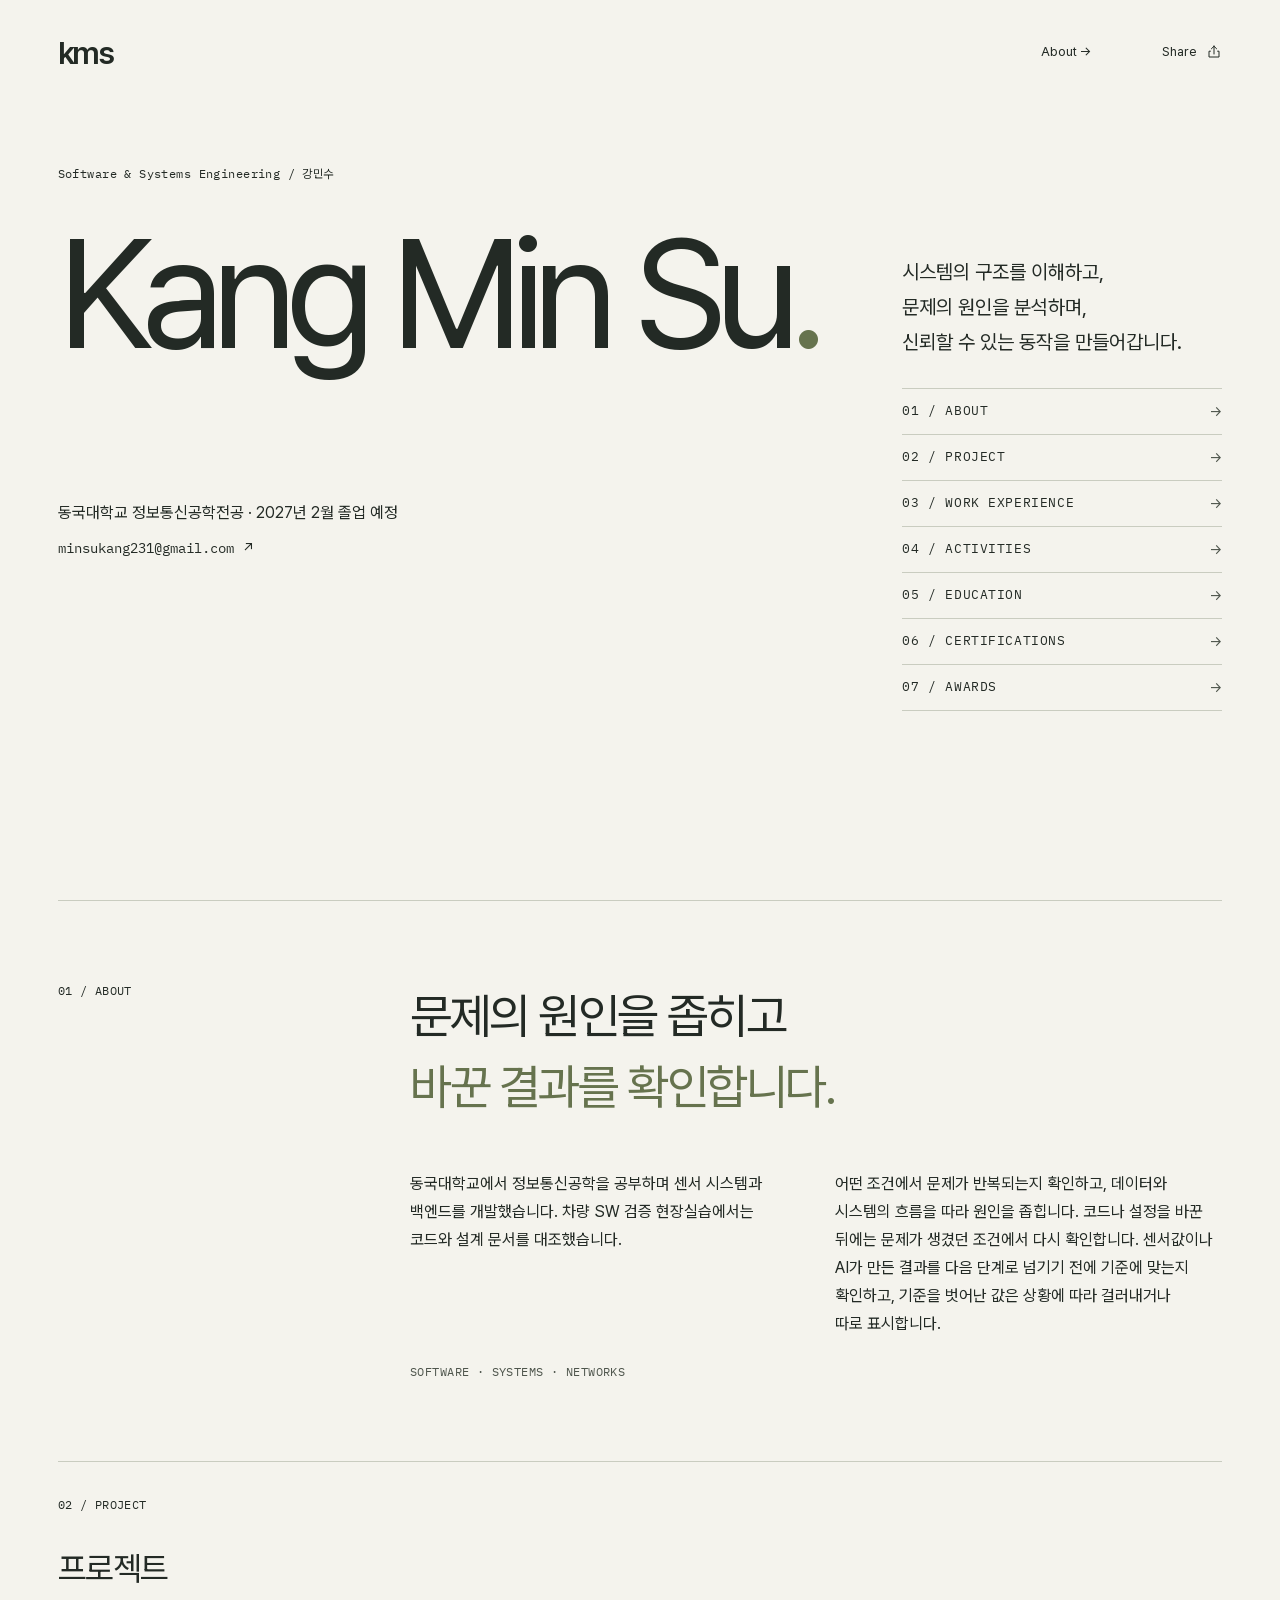
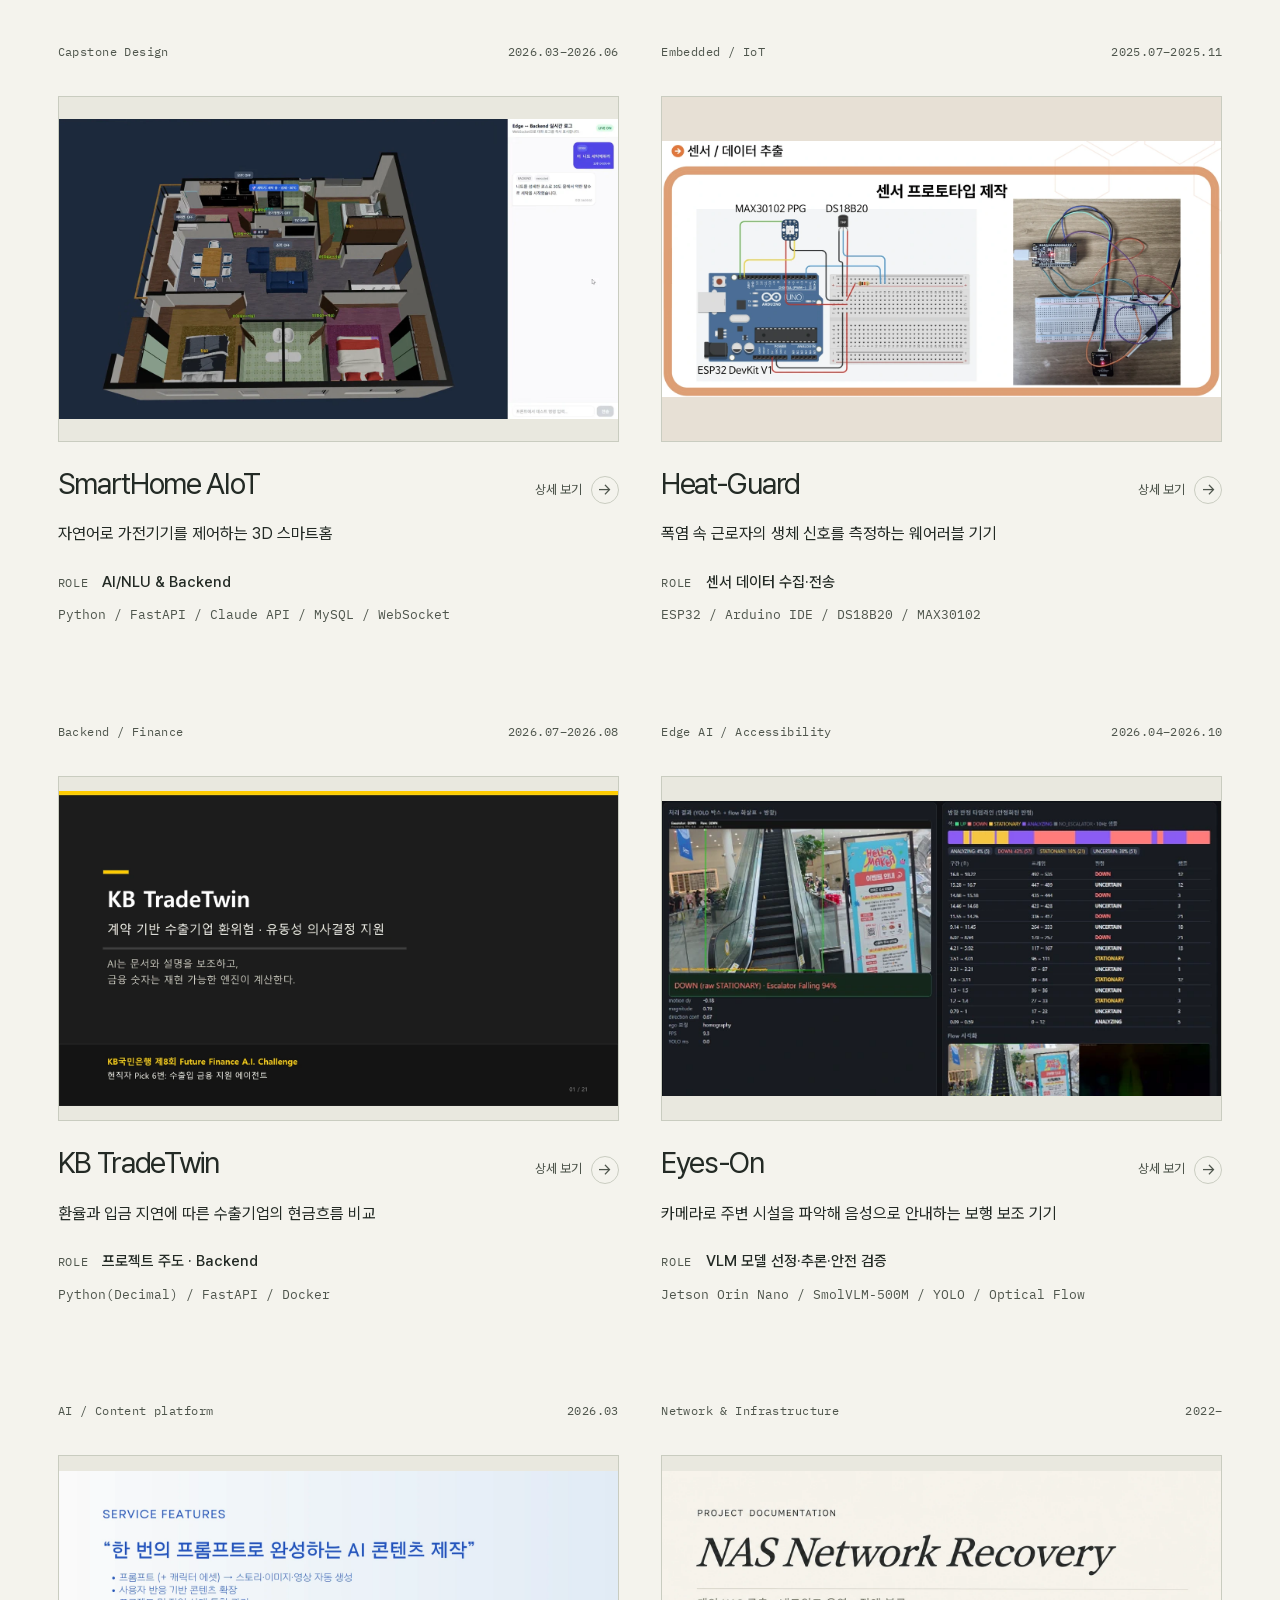
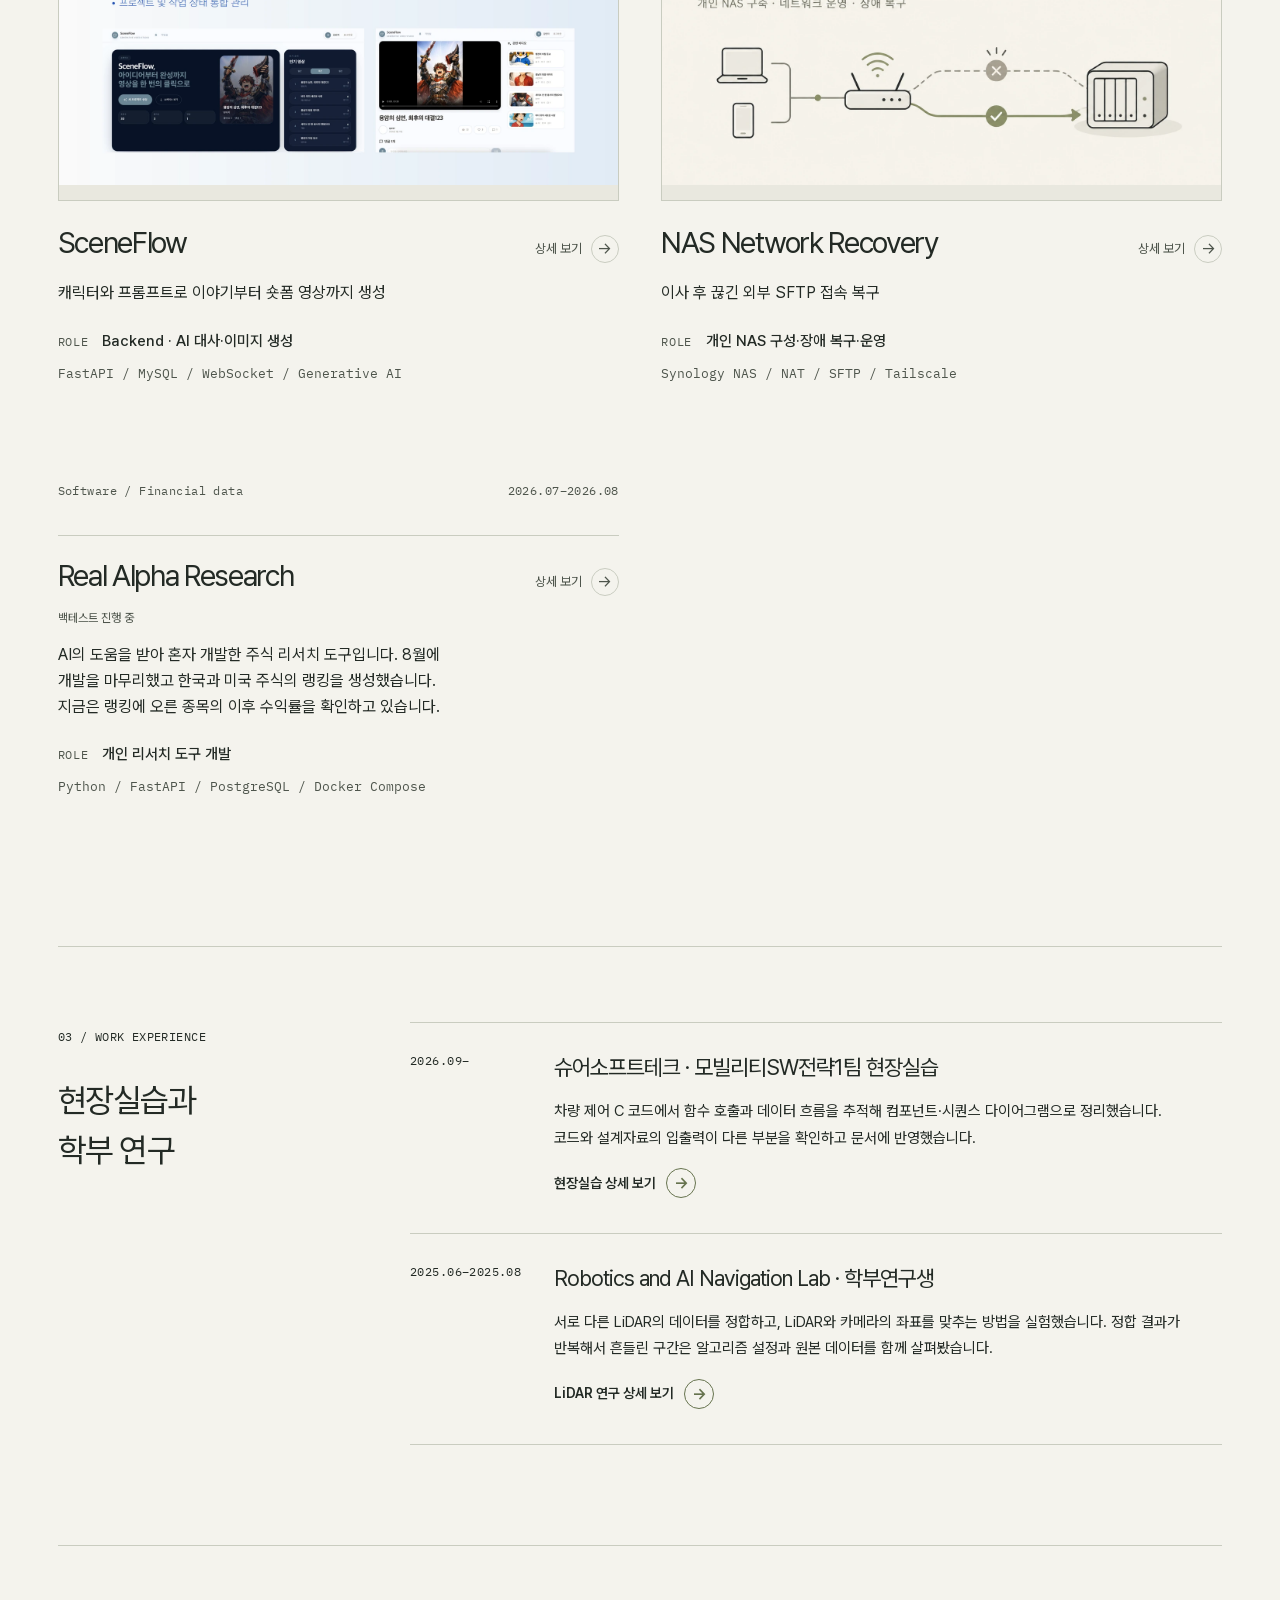
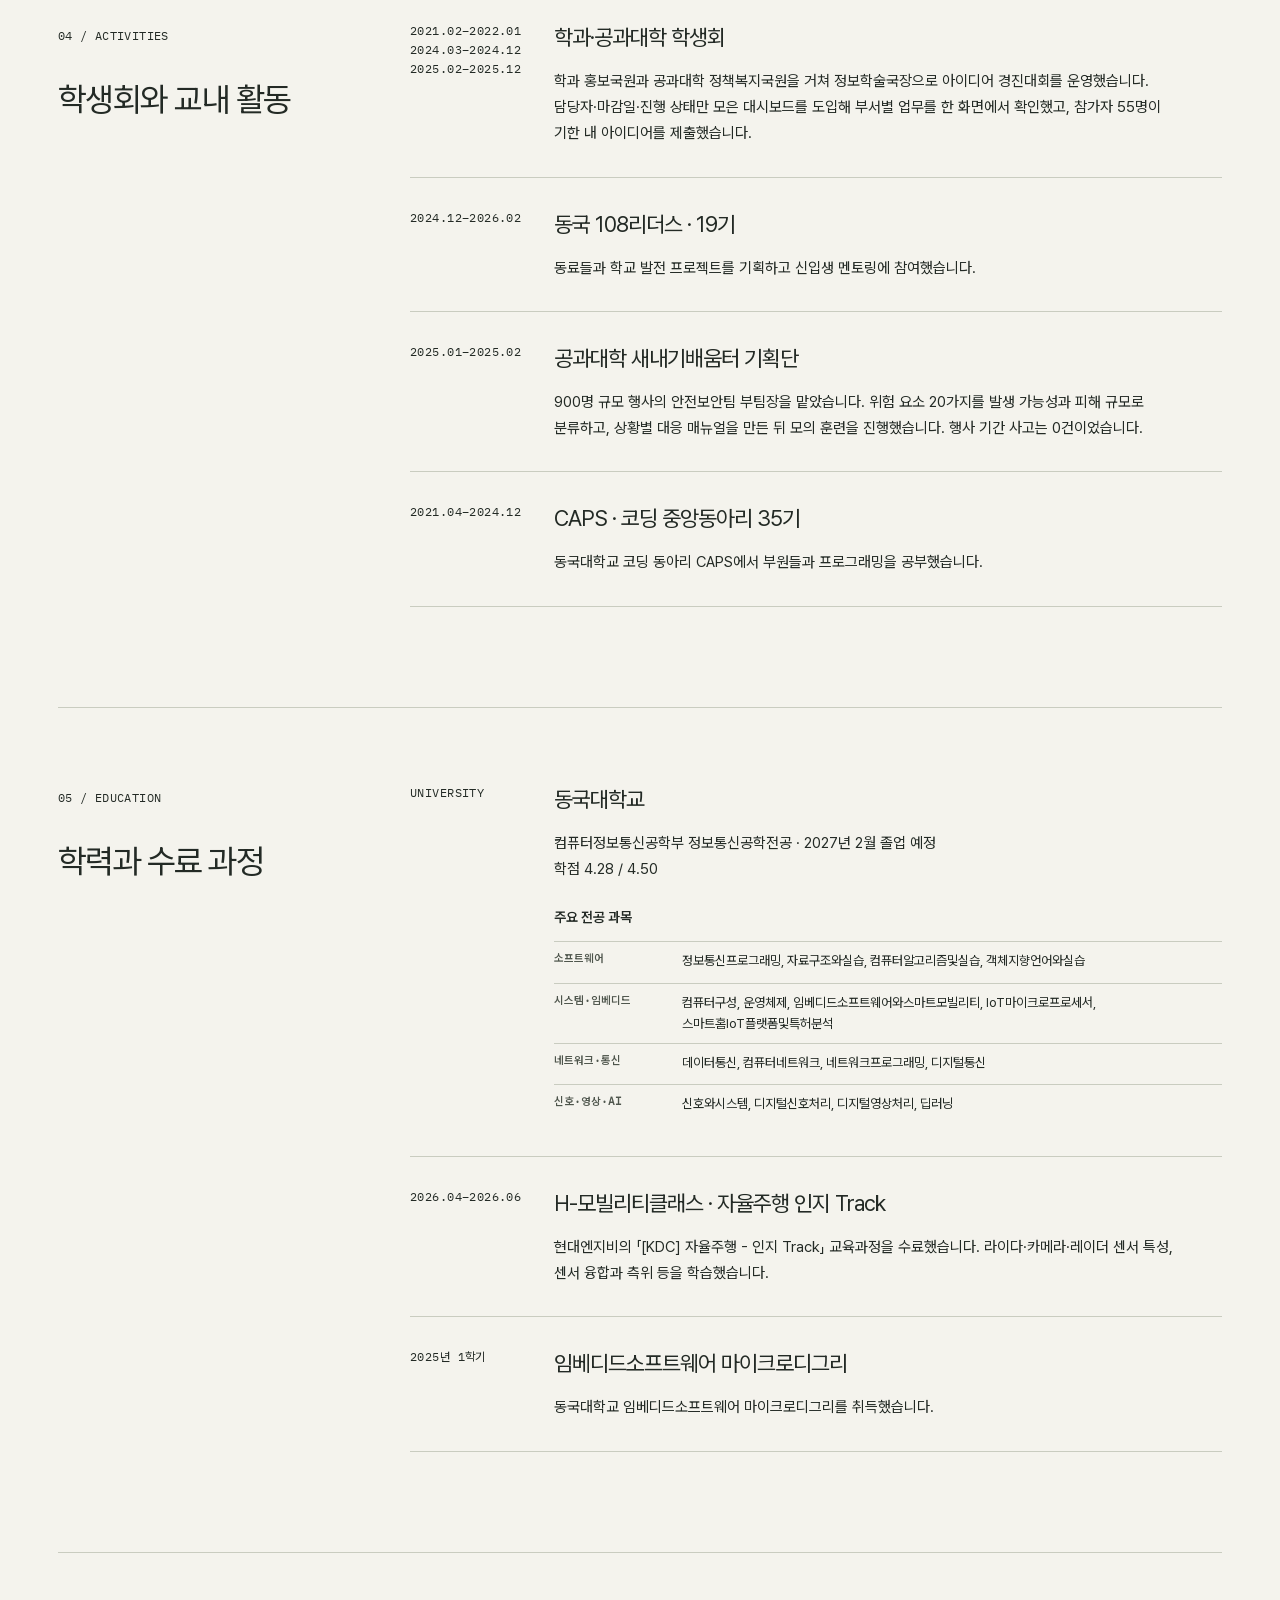
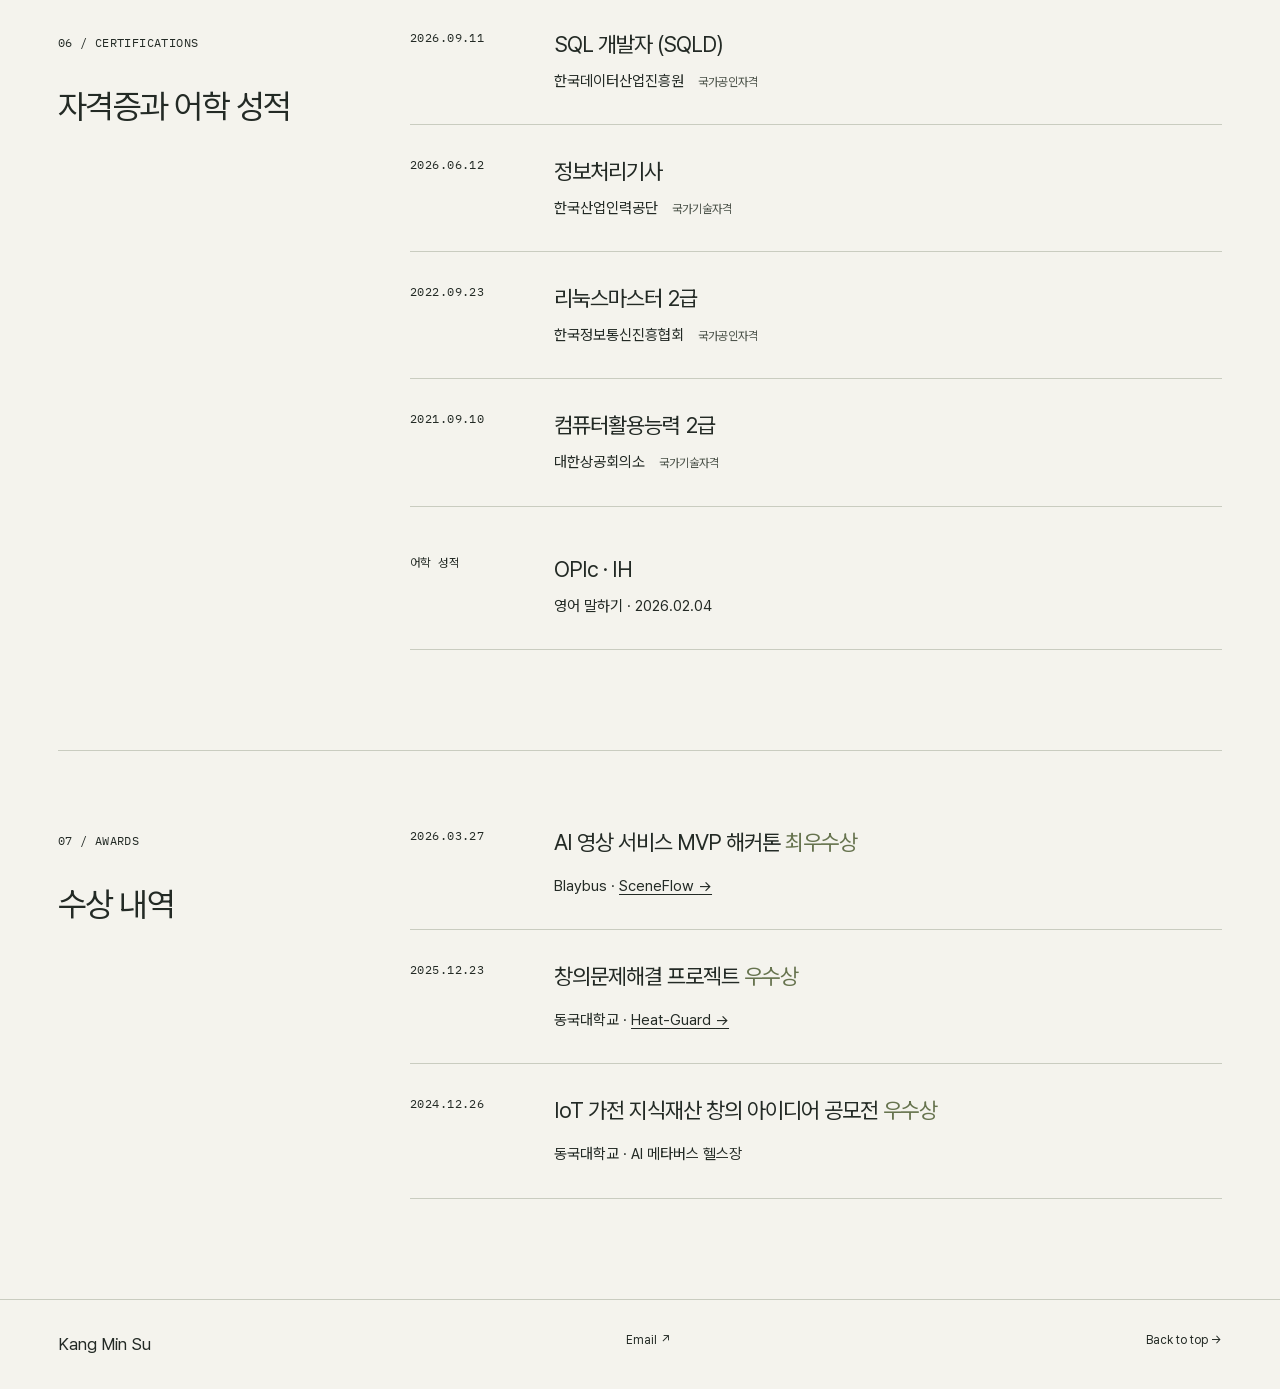
==== commit 25f0c562: "Improve case study text contrast and reading sizes" ====
--- a/index.html
+++ b/index.html
@@ -1,4 +1,4 @@
-<!doctype html><html lang="ko"><head><meta charset="utf-8"><meta name="viewport" content="width=device-width,initial-scale=1"><title>Kang Min Su - Software &amp; Systems Engineering</title><meta name="description" content="강민수의 포트폴리오입니다. 차량 소프트웨어 검증, 스마트홈 개발, LiDAR 연구, 개인 NAS 장애 복구 경험을 소개합니다."><meta name="theme-color" content="#f4f3ed"><meta property="og:title" content="Kang Min Su - Software &amp; Systems Engineering"><meta property="og:description" content="강민수의 포트폴리오입니다. 차량 소프트웨어 검증, 스마트홈 개발, LiDAR 연구, 개인 NAS 장애 복구 경험을 소개합니다."><meta property="og:type" content="website"><meta property="og:locale" content="ko_KR"><link rel="canonical" href="https://uxnim.github.io/portfolio/"><meta property="og:url" content="https://uxnim.github.io/portfolio/"><meta property="og:image" content="https://uxnim.github.io/portfolio/media/portfolio-share-20261108.png"><meta property="og:image:type" content="image/png"><meta property="og:image:width" content="1200"><meta property="og:image:height" content="630"><meta property="og:image:alt" content="Kang Min Su - Software &amp; Systems Engineering"><link rel="icon" href="data:image/svg+xml,%3Csvg xmlns='http://www.w3.org/2000/svg' viewBox='0 0 100 100'%3E%3Ctext x='10' y='75' font-size='70'%3Ek.%3C/text%3E%3C/svg%3E"><link rel="stylesheet" href="./site.css?v=a35a7e9447e6"><script type="module" src="./client.js?v=eeaaeef37cf6"></script></head><body><a class="skip-link" href="#main">본문으로 건너뛰기</a><header class="site-header wrap"><a class="wordmark" href="./" aria-label="강민수 홈">kms</a><nav aria-label="주요 메뉴"><a href="./#about">About →</a><button class="share-button" type="button" data-share aria-label="포트폴리오 공유" hidden><span data-share-label>Share</span><svg viewBox="0 0 20 20" width="16" height="16" fill="none" aria-hidden="true"><path d="M10 12.5V2.75m0 0L6.75 6m3.25-3.25L13.25 6M5.5 9H3.75v7.25h12.5V9H14.5" stroke="currentColor" stroke-width="1.25" stroke-linecap="round" stroke-linejoin="round"/></svg></button><span id="share-status" class="share-status" role="status" aria-live="polite" aria-atomic="true"></span></nav></header><main id="main" tabindex="-1" class="wrap">
+<!doctype html><html lang="ko"><head><meta charset="utf-8"><meta name="viewport" content="width=device-width,initial-scale=1"><title>Kang Min Su - Software &amp; Systems Engineering</title><meta name="description" content="강민수의 포트폴리오입니다. 차량 소프트웨어 검증, 스마트홈 개발, LiDAR 연구, 개인 NAS 장애 복구 경험을 소개합니다."><meta name="theme-color" content="#f4f3ed"><meta property="og:title" content="Kang Min Su - Software &amp; Systems Engineering"><meta property="og:description" content="강민수의 포트폴리오입니다. 차량 소프트웨어 검증, 스마트홈 개발, LiDAR 연구, 개인 NAS 장애 복구 경험을 소개합니다."><meta property="og:type" content="website"><meta property="og:locale" content="ko_KR"><link rel="canonical" href="https://uxnim.github.io/portfolio/"><meta property="og:url" content="https://uxnim.github.io/portfolio/"><meta property="og:image" content="https://uxnim.github.io/portfolio/media/portfolio-share-20261108.png"><meta property="og:image:type" content="image/png"><meta property="og:image:width" content="1200"><meta property="og:image:height" content="630"><meta property="og:image:alt" content="Kang Min Su - Software &amp; Systems Engineering"><link rel="icon" href="data:image/svg+xml,%3Csvg xmlns='http://www.w3.org/2000/svg' viewBox='0 0 100 100'%3E%3Ctext x='10' y='75' font-size='70'%3Ek.%3C/text%3E%3C/svg%3E"><link rel="stylesheet" href="./site.css?v=1eb3cb834719"><script type="module" src="./client.js?v=eeaaeef37cf6"></script></head><body><a class="skip-link" href="#main">본문으로 건너뛰기</a><header class="site-header wrap"><a class="wordmark" href="./" aria-label="강민수 홈">kms</a><nav aria-label="주요 메뉴"><a href="./#about">About →</a><button class="share-button" type="button" data-share aria-label="포트폴리오 공유" hidden><span data-share-label>Share</span><svg viewBox="0 0 20 20" width="16" height="16" fill="none" aria-hidden="true"><path d="M10 12.5V2.75m0 0L6.75 6m3.25-3.25L13.25 6M5.5 9H3.75v7.25h12.5V9H14.5" stroke="currentColor" stroke-width="1.25" stroke-linecap="round" stroke-linejoin="round"/></svg></button><span id="share-status" class="share-status" role="status" aria-live="polite" aria-atomic="true"></span></nav></header><main id="main" tabindex="-1" class="wrap">
     <section class="home-hero">
       <div class="eyebrow"><span class="meta">Software &amp; Systems Engineering / 강민수</span></div>
       <h1>Kang Min Su<span>.</span></h1>
--- a/site.css
+++ b/site.css
@@ -24,20 +24,20 @@
   font-style: italic;
   font-display: swap;
 }
-:root{--paper:#f4f3ed;--ink:#232a25;--muted:#60675e;--line:#c9ccc0;--accent:#66734e;--serif:'IBM Plex Serif','Pretendard',Georgia,serif;--sans:'Pretendard',Arial,sans-serif;--mono:'IBM Plex Mono','Pretendard',monospace;--gutter:clamp(22px,4.5vw,86px)}
-*{box-sizing:border-box}html{scroll-behavior:smooth;scroll-padding-top:88px}body{margin:0;background:var(--paper);color:var(--ink);font:16px/1.75 var(--sans);-webkit-font-smoothing:antialiased}a{color:inherit;text-decoration:none}button,summary{font:inherit;color:inherit;cursor:pointer}button{border:0;background:none}a,button,summary{-webkit-tap-highlight-color:transparent}a:focus-visible,button:focus-visible,summary:focus-visible,pre:focus-visible{outline:2px solid var(--accent);outline-offset:5px}::selection{background:#d3d9bd}p,h1,h2,h3,h4,figure,dl{margin:0}p{word-break:keep-all;overflow-wrap:break-word}img{display:block;max-width:100%;height:auto}h1,h2,h3{font-weight:400;line-height:1.2;letter-spacing:-.045em}em{font-family:var(--serif);font-weight:400}sup{font:11px var(--mono)}.wrap{width:100%;max-width:1920px;padding-inline:var(--gutter);margin-inline:auto}.meta{font:12px/1.6 var(--mono);letter-spacing:.035em}.caption,figcaption{font-size:12px;line-height:1.75;color:var(--muted)}.text-link{display:inline-flex;align-items:center;gap:30px;font-size:13px;border-bottom:1px solid currentColor;padding:7px 0;min-height:40px}.text-link span{transition:transform .25s}.text-link:hover span{transform:translateY(3px)}.skip-link{position:fixed;top:-100px;left:20px;z-index:100;background:var(--ink);color:var(--paper);padding:10px 20px}.skip-link:focus{top:10px}.site-header{display:flex;align-items:center;gap:44px;min-height:104px}.wordmark{font-size:31px;font-weight:600;letter-spacing:-.08em;line-height:1}.header-note{font-size:11px;line-height:1.6}.site-header nav{display:flex;gap:36px;margin-left:auto;font-size:13px}.site-header nav a{padding-block:12px}.site-header nav a:hover{text-decoration:underline;text-underline-offset:6px}.home-hero{padding-top:60px}.eyebrow{display:flex;justify-content:space-between;gap:20px}.home-hero h1{font-size:clamp(72px,12.8vw,220px);letter-spacing:-.075em;line-height:1.12;margin:24px 0 40px;white-space:nowrap}.home-hero h1 span{color:var(--accent)}.hero-lower{display:grid;grid-template-columns:1.18fr 1fr;gap:50px;align-items:start;padding-bottom:70px}.hero-copy{padding-top:4px;max-width:440px}.hero-copy>p{font-size:17px;line-height:1.85;margin-bottom:15px}.hero-copy>.meta{display:block;color:var(--muted)}.hero-copy .text-link{margin-top:24px}.work{padding:28px 0 140px;border-top:1px solid var(--line)}.work-heading{display:grid;grid-template-columns:1fr 1.35fr auto;align-items:baseline;gap:20px;margin-bottom:48px}.work-heading h2{font-family:var(--serif);font-size:clamp(28px,3.1vw,48px)}.work-heading h2 span{color:var(--accent)}.project-grid{display:grid;grid-template-columns:repeat(12,minmax(0,1fr));column-gap:3.3vw;row-gap:100px;align-items:start}.project{min-width:0;grid-column:span 5}.project-1{grid-column:span 7}.project-2{padding-top:160px}.project-3{grid-column:2 / span 5}.project-4{grid-column:8 / span 5;padding-top:100px}.project-top{display:flex;justify-content:space-between;gap:12px;margin-bottom:12px;color:var(--muted)}.project-visual{display:block;position:relative;overflow:hidden;background:#e5e6dd;aspect-ratio:1.52}.project-1 .project-visual{aspect-ratio:1.65}.project-visual img{height:100%;width:100%;object-fit:contain;background:#1c293b;transition:transform .65s cubic-bezier(.2,.7,.2,1)}a.project-visual:hover img,a.project-visual:focus-visible img{transform:scale(1.025)}.project-cta{position:absolute;right:16px;bottom:16px;background:var(--paper);padding:8px 14px;font-size:12px;transition:transform .3s}.project-visual:hover .project-cta{transform:translateY(-4px)}.media-placeholder{height:100%;min-height:220px;padding:clamp(24px,3vw,50px);display:flex;flex-direction:column;justify-content:center;align-items:flex-start;border:1px solid #d3d7cb}.media-placeholder>.meta{font-size:10px}.media-placeholder>span:nth-child(2){font:italic clamp(28px,3.3vw,56px)/1.2 var(--serif);margin:20px 0 32px;letter-spacing:-.04em}.media-placeholder small{font-size:12px;color:var(--muted);border-top:1px solid var(--line);padding-top:12px;width:100%}.project-3 .media-placeholder{background:#ebe7dc}.project-4 .media-placeholder{background:#e5e7e2}.project-title{display:flex;justify-content:space-between;align-items:baseline;gap:20px;margin-top:24px}.project-title h3{font-size:clamp(26px,2.3vw,38px)}.project-title h3 a:hover{color:var(--accent)}.project-title .caption{white-space:nowrap;font-size:11px}.project-summary{margin:13px 0 22px;font-size:16px}.project-note{margin-top:20px;font-size:13px;border-top:1px solid var(--line)}summary{padding:12px 0}.project-note p{padding-bottom:12px}.about{border-top:1px solid var(--line);padding:80px 0 120px;display:grid;gap:40px}.about h2{font-size:clamp(30px,3.8vw,60px);line-height:1.45;letter-spacing:-.05em}.about h2 em{font-family:var(--sans);color:var(--accent);font-style:normal}.about-columns{display:grid;grid-template-columns:1fr 1fr;gap:48px;margin-top:48px;font-size:15px}footer{border-top:1px solid var(--line);display:flex;justify-content:space-between;gap:20px;padding-block:30px!important;font-size:12px}footer>a:first-child{font-size:17px}footer>span{color:var(--muted)}
+:root{--paper:#f4f3ed;--ink:#232a25;--muted:#4e554c;--text-sm:13px;--text-body:16px;--line:#c9ccc0;--accent:#66734e;--serif:'IBM Plex Serif','Pretendard',Georgia,serif;--sans:'Pretendard',Arial,sans-serif;--mono:'IBM Plex Mono','Pretendard',monospace;--gutter:clamp(22px,4.5vw,86px)}
+*{box-sizing:border-box}html{scroll-behavior:smooth;scroll-padding-top:88px}body{margin:0;background:var(--paper);color:var(--ink);font:var(--text-body)/1.75 var(--sans);-webkit-font-smoothing:antialiased}a{color:inherit;text-decoration:none}button,summary{font:inherit;color:inherit;cursor:pointer}button{border:0;background:none}a,button,summary{-webkit-tap-highlight-color:transparent}a:focus-visible,button:focus-visible,summary:focus-visible,pre:focus-visible{outline:2px solid var(--accent);outline-offset:5px}::selection{background:#d3d9bd}p,h1,h2,h3,h4,figure,dl{margin:0}p{word-break:keep-all;overflow-wrap:break-word}img{display:block;max-width:100%;height:auto}h1,h2,h3{font-weight:400;line-height:1.2;letter-spacing:-.045em}em{font-family:var(--serif);font-weight:400}sup{font:11px var(--mono)}.wrap{width:100%;max-width:1920px;padding-inline:var(--gutter);margin-inline:auto}.meta{font:12px/1.6 var(--mono);letter-spacing:.035em}.caption,figcaption{font-size:12px;line-height:1.75;color:var(--muted)}.text-link{display:inline-flex;align-items:center;gap:30px;font-size:13px;border-bottom:1px solid currentColor;padding:7px 0;min-height:40px}.text-link span{transition:transform .25s}.text-link:hover span{transform:translateY(3px)}.skip-link{position:fixed;top:-100px;left:20px;z-index:100;background:var(--ink);color:var(--paper);padding:10px 20px}.skip-link:focus{top:10px}.site-header{display:flex;align-items:center;gap:44px;min-height:104px}.wordmark{font-size:31px;font-weight:600;letter-spacing:-.08em;line-height:1}.header-note{font-size:11px;line-height:1.6}.site-header nav{display:flex;gap:36px;margin-left:auto;font-size:13px}.site-header nav a{padding-block:12px}.site-header nav a:hover{text-decoration:underline;text-underline-offset:6px}.home-hero{padding-top:60px}.eyebrow{display:flex;justify-content:space-between;gap:20px}.home-hero h1{font-size:clamp(72px,12.8vw,220px);letter-spacing:-.075em;line-height:1.12;margin:24px 0 40px;white-space:nowrap}.home-hero h1 span{color:var(--accent)}.hero-lower{display:grid;grid-template-columns:1.18fr 1fr;gap:50px;align-items:start;padding-bottom:70px}.hero-copy{padding-top:4px;max-width:440px}.hero-copy>p{font-size:17px;line-height:1.85;margin-bottom:15px}.hero-copy>.meta{display:block;color:var(--muted)}.hero-copy .text-link{margin-top:24px}.work{padding:28px 0 140px;border-top:1px solid var(--line)}.work-heading{display:grid;grid-template-columns:1fr 1.35fr auto;align-items:baseline;gap:20px;margin-bottom:48px}.work-heading h2{font-family:var(--serif);font-size:clamp(28px,3.1vw,48px)}.work-heading h2 span{color:var(--accent)}.project-grid{display:grid;grid-template-columns:repeat(12,minmax(0,1fr));column-gap:3.3vw;row-gap:100px;align-items:start}.project{min-width:0;grid-column:span 5}.project-1{grid-column:span 7}.project-2{padding-top:160px}.project-3{grid-column:2 / span 5}.project-4{grid-column:8 / span 5;padding-top:100px}.project-top{display:flex;justify-content:space-between;gap:12px;margin-bottom:12px;color:var(--muted)}.project-visual{display:block;position:relative;overflow:hidden;background:#e5e6dd;aspect-ratio:1.52}.project-1 .project-visual{aspect-ratio:1.65}.project-visual img{height:100%;width:100%;object-fit:contain;background:#1c293b;transition:transform .65s cubic-bezier(.2,.7,.2,1)}a.project-visual:hover img,a.project-visual:focus-visible img{transform:scale(1.025)}.project-cta{position:absolute;right:16px;bottom:16px;background:var(--paper);padding:8px 14px;font-size:12px;transition:transform .3s}.project-visual:hover .project-cta{transform:translateY(-4px)}.media-placeholder{height:100%;min-height:220px;padding:clamp(24px,3vw,50px);display:flex;flex-direction:column;justify-content:center;align-items:flex-start;border:1px solid #d3d7cb}.media-placeholder>.meta{font-size:10px}.media-placeholder>span:nth-child(2){font:italic clamp(28px,3.3vw,56px)/1.2 var(--serif);margin:20px 0 32px;letter-spacing:-.04em}.media-placeholder small{font-size:12px;color:var(--muted);border-top:1px solid var(--line);padding-top:12px;width:100%}.project-3 .media-placeholder{background:#ebe7dc}.project-4 .media-placeholder{background:#e5e7e2}.project-title{display:flex;justify-content:space-between;align-items:baseline;gap:20px;margin-top:24px}.project-title h3{font-size:clamp(26px,2.3vw,38px)}.project-title h3 a:hover{color:var(--accent)}.project-title .caption{white-space:nowrap;font-size:11px}.project-summary{margin:13px 0 22px;font-size:16px}.project-note{margin-top:20px;font-size:13px;border-top:1px solid var(--line)}summary{padding:12px 0}.project-note p{padding-bottom:12px}.about{border-top:1px solid var(--line);padding:80px 0 120px;display:grid;gap:40px}.about h2{font-size:clamp(30px,3.8vw,60px);line-height:1.45;letter-spacing:-.05em}.about h2 em{font-family:var(--sans);color:var(--accent);font-style:normal}.about-columns{display:grid;grid-template-columns:1fr 1fr;gap:48px;margin-top:48px;font-size:15px}footer{border-top:1px solid var(--line);display:flex;justify-content:space-between;gap:20px;padding-block:30px!important;font-size:12px}footer>a:first-child{font-size:17px}footer>span{color:var(--muted)}
 /* Editorial case study */
-.case-hero{padding-top:35px}.back-link{border:0;color:var(--muted)}.case-headline{display:grid;grid-template-columns:1.4fr 1fr;align-items:end;gap:60px;margin:48px 0}.case-headline h1{font-size:clamp(46px,6.6vw,114px);line-height:1.1;margin-top:18px;letter-spacing:-.065em}.case-headline>p{font-size:clamp(20px,2.3vw,36px);line-height:1.5;letter-spacing:-.045em}.project-facts{display:grid;grid-template-columns:1fr 1fr 2fr;gap:24px;padding:24px 0 32px;border-top:1px solid var(--line)}dt{font:11px/1.6 var(--mono);color:var(--muted);margin-bottom:7px}dd{margin:0;font-size:13px}.evidence-media{margin:0}.zoom-media{width:100%;padding:0;display:block;position:relative;background:#1c293b}.zoom-media img{width:100%;height:auto}.zoom-label{position:absolute;bottom:16px;right:16px;background:var(--paper);font-size:12px;padding:7px 14px;transition:transform .25s}.zoom-media:hover .zoom-label{transform:translateY(-3px)}figcaption{margin-top:12px}.case-index{display:flex;justify-content:space-between;gap:14px;border-block:1px solid var(--line);margin:60px 0 0;padding:14px 0;position:sticky;top:0;background:var(--paper);z-index:10}.case-index a{font-size:12px;padding:8px 0;white-space:nowrap}.case-index span{font:10px var(--mono);color:var(--muted);margin-right:7px}.case-index a[aria-current]{color:#4e6136;text-decoration:underline;text-underline-offset:6px}.case-section{display:grid;grid-template-columns:1fr 3fr;gap:40px;padding:100px 0;border-bottom:1px solid var(--line)}.section-rail{padding-top:8px}.section-body{min-width:0}.section-body>h2{font-size:clamp(28px,3vw,48px);line-height:1.4;letter-spacing:-.055em;margin-bottom:40px;max-width:900px;word-break:keep-all}.large-copy{font-size:clamp(19px,1.6vw,25px);line-height:1.9;max-width:820px}.scope-note{margin-top:40px;display:grid;grid-template-columns:180px 1fr;gap:24px;border-left:2px solid var(--accent);padding:6px 0 6px 24px}.scope-note p{font-size:14px;max-width:670px}.before-after{display:grid;grid-template-columns:1fr 1fr;margin-bottom:32px;border-block:1px solid var(--line)}.before-after>div{padding:24px 24px 24px 0}.before-after>div+div{padding-left:24px;background:#e8ebdf;border-left:1px solid var(--line)}.before-after p{font-size:14px;margin-top:18px}.before-after strong{font-weight:400;text-decoration:line-through;color:var(--muted)}.constraints{padding-left:24px;display:grid;gap:20px;max-width:850px}.constraints li{padding-left:12px;word-break:keep-all}.architecture{background:#e8ebe2;padding:28px}.diagram-heading{display:flex;justify-content:space-between;align-items:center;gap:20px}.pipeline{list-style:none;padding:0;margin:32px 0;display:grid;grid-template-columns:repeat(4,minmax(0,1fr));gap:30px 20px}.pipeline li{border-top:1px solid #a8b09b;padding-top:14px;position:relative}.pipeline li:after{content:'→';position:absolute;right:0;top:10px;color:var(--accent)}.pipeline li:last-child:after{content:'✓'}.pipeline h3{font-size:19px;letter-spacing:-.025em;margin:14px 0 9px}.pipeline p{font-size:13px;line-height:1.75}.pipeline small{font-size:11px;color:var(--muted);display:block;margin-top:16px}.diagram-return{padding-top:20px;border-top:1px dashed #99a68a;display:flex;gap:24px;font-size:13px}.diagram-return b{font-weight:400;white-space:nowrap}.architecture>.caption{margin-top:24px}.decision{display:grid;grid-template-columns:1fr 1.35fr;gap:50px;padding:44px 0;border-top:1px solid var(--line)}.decision h3{font-size:27px;line-height:1.5;word-break:keep-all}.decision-copy{display:grid;gap:19px}.decision-copy>div{display:grid;grid-template-columns:70px 1fr;gap:20px}.decision-copy h4{font-size:11px;font-weight:400;line-height:2;color:var(--muted)}.decision-copy p{font-size:14px;line-height:1.9}.io-example{display:grid;grid-template-columns:.8fr 1.2fr;margin-top:36px;background:var(--ink);color:var(--paper);padding:36px;gap:32px}.io-example>div>p{font-size:22px;line-height:1.6;margin:26px 0}.io-example .caption{color:#b8c0b1}pre{font:12px/1.8 var(--mono);margin:0;white-space:pre-wrap;overflow-wrap:anywhere;min-width:0}pre code{font:inherit}.case-gallery{max-width:1100px;margin:80px auto}.section-intro{max-width:700px;margin-bottom:32px;font-size:17px}.verification-list article{display:grid;grid-template-columns:clamp(11rem,24%,14rem) minmax(0,1fr);gap:14px 24px;border-top:1px solid var(--line);padding:24px 0}.verification-list h3{font-size:18px;line-height:1.6;letter-spacing:-.03em}.verification-list p{max-width:680px;font-size:14px}.verification-list small{grid-column:2;font-size:11px;color:var(--muted)}.evidence-note{font-size:12px;color:var(--muted);line-height:1.9;max-width:800px;margin:30px 0}.results{border-top:1px solid var(--ink);padding-top:24px;margin-top:40px}.results p{font-size:20px;line-height:1.7;max-width:780px;margin-top:20px}.limitations{display:grid;grid-template-columns:repeat(3,minmax(0,1fr));gap:32px}.limitations article{border-top:1px solid var(--line);padding-top:20px}.limitations h3{font-size:20px;line-height:1.4;margin-bottom:20px}.limitations p{font-size:14px;line-height:1.9}.limitations details{font-size:12px;margin-top:16px}.limitations details p{font-size:13px}blockquote{font-size:clamp(22px,2.4vw,36px);line-height:1.6;letter-spacing:-.045em;margin:65px 0 0;padding-left:28px;border-left:2px solid var(--accent)}.next-project{padding:80px 0 100px;display:grid;grid-template-columns:1fr 3fr;gap:40px}.next-project>div>a{display:flex;justify-content:space-between;gap:24px;font:clamp(45px,6vw,90px)/1.4 var(--serif);letter-spacing:-.04em;border-bottom:1px solid var(--line);margin:14px 0}.next-project>div>a:hover{color:var(--accent)}.next-project p{font-size:14px;color:var(--muted)}.next-project nav{grid-column:2;display:flex;justify-content:space-between;gap:20px}.modal-open{overflow:hidden}dialog{border:0;padding:24px;background:var(--paper);color:var(--ink);width:min(96vw,1700px);max-width:none;max-height:94dvh}dialog::backdrop{background:#182018d9}.viewer-toolbar{display:flex;align-items:center;justify-content:space-between;gap:20px;margin-bottom:20px;position:sticky;top:-24px;background:var(--paper);z-index:1;padding:8px 0}.viewer-toolbar h2{font-size:18px}.viewer-toolbar button{min-height:44px}.viewer-toolbar button:hover{text-decoration:underline}#viewer-content>img{width:100%;max-width:none}dialog[data-kind=image] #viewer-content{overflow:auto}dialog[data-kind=image] #viewer-content>img{min-width:1000px}dialog .pipeline{grid-template-columns:repeat(4,minmax(0,1fr))}
+.case-hero{padding-top:35px}.back-link{border:0;color:var(--muted)}.case-headline{display:grid;grid-template-columns:1.4fr 1fr;align-items:end;gap:60px;margin:48px 0}.case-headline h1{font-size:clamp(46px,6.6vw,114px);line-height:1.1;margin-top:18px;letter-spacing:-.065em}.case-headline>p{font-size:clamp(20px,2.3vw,36px);line-height:1.5;letter-spacing:-.045em}.project-facts{display:grid;grid-template-columns:1fr 1fr 2fr;gap:24px;padding:24px 0 32px;border-top:1px solid var(--line)}dt{font:11px/1.6 var(--mono);color:var(--muted);margin-bottom:7px}dd{margin:0;font-size:13px}.evidence-media{margin:0}.zoom-media{width:100%;padding:0;display:block;position:relative;background:#1c293b}.zoom-media img{width:100%;height:auto}.zoom-label{position:absolute;bottom:16px;right:16px;background:var(--paper);font-size:12px;padding:7px 14px;transition:transform .25s}.zoom-media:hover .zoom-label{transform:translateY(-3px)}figcaption{margin-top:12px}.case-index{display:flex;justify-content:space-between;gap:14px;border-block:1px solid var(--line);margin:60px 0 0;padding:14px 0;position:sticky;top:0;background:var(--paper);z-index:10}.case-index a{font-size:12px;padding:8px 0;white-space:nowrap}.case-index span{font:10px var(--mono);color:var(--muted);margin-right:7px}.case-index a[aria-current]{color:#4e6136;text-decoration:underline;text-underline-offset:6px}.case-section{display:grid;grid-template-columns:1fr 3fr;gap:40px;padding:100px 0;border-bottom:1px solid var(--line)}.section-rail{padding-top:8px}.section-body{min-width:0}.section-body>h2{font-size:clamp(28px,3vw,48px);line-height:1.4;letter-spacing:-.055em;margin-bottom:40px;max-width:900px;word-break:keep-all}.large-copy{max-width:820px}.scope-note{margin-top:40px;display:grid;grid-template-columns:180px 1fr;gap:24px;border-left:2px solid var(--accent);padding:6px 0 6px 24px}.scope-note p{max-width:670px;font-weight:500}.before-after{display:grid;grid-template-columns:1fr 1fr;margin-bottom:32px;border-block:1px solid var(--line)}.before-after>div{padding:24px 24px 24px 0}.before-after>div+div{padding-left:24px;background:#e8ebdf;border-left:1px solid var(--line)}.before-after p{margin-top:18px}.before-after strong{font-weight:400;text-decoration:line-through;color:var(--muted)}.constraints{padding-left:24px;display:grid;gap:20px;max-width:850px}.constraints li{padding-left:12px;word-break:keep-all}.architecture{background:#e8ebe2;padding:28px}.diagram-heading{display:flex;justify-content:space-between;align-items:center;gap:20px}.pipeline{list-style:none;padding:0;margin:32px 0;display:grid;grid-template-columns:repeat(4,minmax(0,1fr));gap:30px 20px}.pipeline li{border-top:1px solid #a8b09b;padding-top:14px;position:relative}.pipeline li:after{content:'→';position:absolute;right:0;top:10px;color:var(--accent)}.pipeline li:last-child:after{content:'✓'}.pipeline h3{font-size:19px;letter-spacing:-.025em;margin:14px 0 9px}.pipeline small{font-size:var(--text-sm);font-weight:500;line-height:1.55;color:var(--ink);display:block;margin-top:16px;overflow-wrap:anywhere}.diagram-return{padding-top:20px;border-top:1px dashed #99a68a;display:flex;gap:24px}.diagram-return b{font-weight:400;white-space:nowrap}.architecture>.caption{margin-top:24px}.decision{display:grid;grid-template-columns:1fr 1.35fr;gap:50px;padding:44px 0;border-top:1px solid var(--line)}.decision h3{font-size:27px;line-height:1.5;word-break:keep-all}.decision-copy{display:grid;gap:19px}.decision-copy>div{display:grid;grid-template-columns:70px 1fr;gap:20px}.decision-copy h4{font-size:11px;font-weight:400;line-height:2;color:var(--muted)}.io-example{display:grid;grid-template-columns:.8fr 1.2fr;margin-top:36px;background:var(--ink);color:var(--paper);padding:36px;gap:32px}.io-example>div>p{font-size:22px;line-height:1.6;margin:26px 0}.io-example .caption{color:#b8c0b1}pre{font:12px/1.8 var(--mono);margin:0;white-space:pre-wrap;overflow-wrap:anywhere;min-width:0}pre code{font:inherit}.case-gallery{max-width:1100px;margin:80px auto}.section-intro{max-width:700px;margin-bottom:32px}.verification-list article{display:grid;grid-template-columns:clamp(11rem,24%,14rem) minmax(0,1fr);gap:14px 24px;border-top:1px solid var(--line);padding:24px 0}.verification-list h3{font-size:18px;line-height:1.6;letter-spacing:-.03em}.verification-list p{max-width:680px}.verification-list small{grid-column:2;font-size:11px;color:var(--muted)}.evidence-note{font-size:12px;color:var(--muted);line-height:1.9;max-width:800px;margin:30px 0}.results{border-top:1px solid var(--ink);padding-top:24px;margin-top:40px}.results p{max-width:780px;margin-top:20px}.limitations{display:grid;grid-template-columns:repeat(3,minmax(0,1fr));gap:32px}.limitations article{border-top:1px solid var(--line);padding-top:20px}.limitations h3{font-size:20px;line-height:1.4;margin-bottom:20px}.limitations details{font-size:var(--text-sm);margin-top:16px}blockquote{font-size:clamp(22px,2.4vw,36px);line-height:1.6;letter-spacing:-.045em;margin:65px 0 0;padding-left:28px;border-left:2px solid var(--accent)}.next-project{padding:80px 0 100px;display:grid;grid-template-columns:1fr 3fr;gap:40px}.next-project>div>a{display:flex;justify-content:space-between;gap:24px;font:clamp(45px,6vw,90px)/1.4 var(--serif);letter-spacing:-.04em;border-bottom:1px solid var(--line);margin:14px 0}.next-project>div>a:hover{color:var(--accent)}.next-project p{color:var(--muted)}.next-project nav{grid-column:2;display:flex;justify-content:space-between;gap:20px}.modal-open{overflow:hidden}dialog{border:0;padding:24px;background:var(--paper);color:var(--ink);width:min(96vw,1700px);max-width:none;max-height:94dvh}dialog::backdrop{background:#182018d9}.viewer-toolbar{display:flex;align-items:center;justify-content:space-between;gap:20px;margin-bottom:20px;position:sticky;top:-24px;background:var(--paper);z-index:1;padding:8px 0}.viewer-toolbar h2{font-size:18px}.viewer-toolbar button{min-height:44px}.viewer-toolbar button:hover{text-decoration:underline}#viewer-content>img{width:100%;max-width:none}dialog[data-kind=image] #viewer-content{overflow:auto}dialog[data-kind=image] #viewer-content>img{min-width:1000px}dialog .pipeline{grid-template-columns:repeat(4,minmax(0,1fr))}
 @keyframes settle{from{transform:translateY(16px)}to{transform:translateY(0)}}.in-view{animation:settle .65s cubic-bezier(.2,.6,.2,1) both}@view-transition{navigation:auto}::view-transition-old(root),::view-transition-new(root){animation-duration:.18s}
 @media(min-width:1600px){.home-hero{padding-top:85px}.hero-lower{padding-bottom:110px}.project-grid{row-gap:140px}.case-section{padding-block:120px}}
 @media(max-width:1100px){.work-heading{grid-template-columns:1fr 1.6fr}.work-heading>.caption{grid-column:2}.project-title{display:block}.project-title .caption{display:block;margin-top:8px}.case-section{grid-template-columns:160px 1fr;gap:28px}.pipeline{grid-template-columns:repeat(2,minmax(0,1fr))}.decision{grid-template-columns:1fr;gap:26px}.limitations{grid-template-columns:1fr;gap:30px}.scope-note{grid-template-columns:1fr;gap:12px}.case-headline{gap:30px}.about-columns{gap:26px}}
-@media(max-width:760px){:root{--gutter:24px}.site-header{min-height:90px;gap:24px}.header-note{font-size:10px}.site-header nav{gap:22px}.home-hero{padding-top:40px}.eyebrow{display:block}.home-hero h1{font-size:12.2vw;margin:22px 0 34px}.hero-lower{grid-template-columns:1fr;gap:30px;padding-bottom:48px}.hero-copy>p{font-size:16px}.hero-copy .text-link{margin-top:18px}.work{padding-bottom:80px}.work-heading{grid-template-columns:1fr;gap:12px;margin-bottom:30px}.work-heading>.caption{grid-column:auto}.work-heading h2{font-size:32px}.project-grid{grid-template-columns:1fr;gap:56px}.project,.project-1,.project-2,.project-3,.project-4{grid-column:auto;padding-top:0}.project-visual,.project-1 .project-visual{aspect-ratio:1.5}.project-title{margin-top:20px;display:flex;gap:12px}.project-title h3{font-size:28px}.project-title .caption{font-size:10px;white-space:normal}.project-top{font-size:10px}.project-summary{font-size:15px;margin-bottom:16px}.media-placeholder{min-height:0}.media-placeholder>span:nth-child(2){font-size:34px;margin:14px 0 22px}.about{grid-template-columns:1fr;gap:28px;padding:50px 0 70px}.about h2{font-size:29px}.about-columns{grid-template-columns:1fr;gap:24px;margin-top:28px}footer{flex-wrap:wrap;padding-block:26px!important}footer>span{order:3;flex-basis:100%;font-size:11px}.case-hero{padding-top:15px}.case-headline{grid-template-columns:1fr;gap:24px;margin:30px 0}.case-headline h1{font-size:clamp(36px,8.8vw,66px);white-space:normal}.case-headline>p{font-size:24px;line-height:1.5}.project-facts{grid-template-columns:1fr 1fr;gap:20px}.project-facts>div:last-child{grid-column:1 / -1}.project-facts dd{font-size:12px}.case-hero .evidence-media{margin-inline:calc(-1 * var(--gutter))}.case-hero figcaption{padding-inline:var(--gutter)}.zoom-label{font-size:10px;padding:5px 10px;bottom:8px;right:8px}.case-index{overflow-x:auto;justify-content:flex-start;gap:24px;margin-top:32px;scrollbar-width:thin;padding:8px 0;scrollbar-color:#a8ae9f transparent}.case-index a{font-size:11px}.case-index span{display:none}.case-section{grid-template-columns:1fr;gap:22px;padding:55px 0}.section-rail{padding:0}.section-body>h2{font-size:28px;margin-bottom:28px}.large-copy{font-size:18px;line-height:1.9}.scope-note{margin-top:28px;padding-left:18px}.before-after{grid-template-columns:1fr}.before-after>div{padding:20px 16px}.before-after>div+div{padding:20px 16px;border-left:0;border-top:1px solid var(--line)}.constraints{font-size:15px;gap:20px;padding-left:20px}.constraints li{padding-left:4px}.architecture{padding:20px}.diagram-heading{align-items:flex-start}.diagram-heading>.meta{font-size:10px;max-width:120px}.diagram-heading .text-link{font-size:11px;white-space:nowrap;padding-top:0}.pipeline,dialog .pipeline{grid-template-columns:1fr;gap:22px;margin:24px 0}.pipeline li{display:grid;gap:6px;padding-top:16px}.pipeline h3{margin:0;font-size:20px}.pipeline p,.pipeline small{margin:0}.pipeline li:after{content:'↓';top:10px}.pipeline li:last-child:after{content:'✓'}.diagram-return{flex-direction:column;gap:8px}.decision{padding:30px 0;gap:24px}.decision h3{font-size:25px}.decision-copy>div{grid-template-columns:1fr;gap:4px}.decision-copy h4{font-size:12px}.decision-copy p{font-size:15px}.io-example{grid-template-columns:1fr;padding:22px;margin-top:16px;gap:30px}.io-example pre{font-size:11px}.io-example>div>p{font-size:21px;margin:20px 0}.case-gallery{margin:48px 0}.verification-list article{grid-template-columns:minmax(0,1fr);gap:6px;padding:22px 0}.verification-list small{grid-column:auto}.verification-list h3{font-size:18px}.section-intro{font-size:16px}.results p{font-size:19px}.limitations h3{font-size:22px}.limitations p{font-size:15px}blockquote{margin-top:40px;font-size:24px;padding-left:20px}.next-project{grid-template-columns:1fr;padding:50px 0 60px;gap:25px}.next-project>div>a{font-size:48px}.next-project nav{grid-column:auto;flex-direction:column;align-items:flex-start}.next-project .text-link{font-size:12px}dialog{padding:16px;width:94vw}.viewer-toolbar{top:-16px}.viewer-toolbar h2{font-size:16px}}
+@media(max-width:760px){:root{--gutter:24px}.site-header{min-height:90px;gap:24px}.header-note{font-size:10px}.site-header nav{gap:22px}.home-hero{padding-top:40px}.eyebrow{display:block}.home-hero h1{font-size:12.2vw;margin:22px 0 34px}.hero-lower{grid-template-columns:1fr;gap:30px;padding-bottom:48px}.hero-copy>p{font-size:16px}.hero-copy .text-link{margin-top:18px}.work{padding-bottom:80px}.work-heading{grid-template-columns:1fr;gap:12px;margin-bottom:30px}.work-heading>.caption{grid-column:auto}.work-heading h2{font-size:32px}.project-grid{grid-template-columns:1fr;gap:56px}.project,.project-1,.project-2,.project-3,.project-4{grid-column:auto;padding-top:0}.project-visual,.project-1 .project-visual{aspect-ratio:1.5}.project-title{margin-top:20px;display:flex;gap:12px}.project-title h3{font-size:28px}.project-title .caption{font-size:10px;white-space:normal}.project-top{font-size:10px}.project-summary{font-size:15px;margin-bottom:16px}.media-placeholder{min-height:0}.media-placeholder>span:nth-child(2){font-size:34px;margin:14px 0 22px}.about{grid-template-columns:1fr;gap:28px;padding:50px 0 70px}.about h2{font-size:29px}.about-columns{grid-template-columns:1fr;gap:24px;margin-top:28px}footer{flex-wrap:wrap;padding-block:26px!important}footer>span{order:3;flex-basis:100%;font-size:11px}.case-hero{padding-top:15px}.case-headline{grid-template-columns:1fr;gap:24px;margin:30px 0}.case-headline h1{font-size:clamp(36px,8.8vw,66px);white-space:normal}.case-headline>p{font-size:24px;line-height:1.5}.project-facts{grid-template-columns:1fr 1fr;gap:20px}.project-facts>div:last-child{grid-column:1 / -1}.case-hero .evidence-media{margin-inline:calc(-1 * var(--gutter))}.case-hero figcaption{padding-inline:var(--gutter)}.zoom-label{font-size:10px;padding:5px 10px;bottom:8px;right:8px}.case-index{overflow-x:auto;justify-content:flex-start;gap:24px;margin-top:32px;scrollbar-width:thin;padding:8px 0;scrollbar-color:#a8ae9f transparent}.case-index a{font-size:11px}.case-index span{display:none}.case-section{grid-template-columns:1fr;gap:22px;padding:55px 0}.section-rail{padding:0}.section-body>h2{font-size:28px;margin-bottom:28px}.scope-note{margin-top:28px;padding-left:18px}.before-after{grid-template-columns:1fr}.before-after>div{padding:20px 16px}.before-after>div+div{padding:20px 16px;border-left:0;border-top:1px solid var(--line)}.constraints{gap:20px;padding-left:20px}.constraints li{padding-left:4px}.architecture{padding:20px}.diagram-heading{align-items:flex-start}.diagram-heading>.meta{font-size:10px;max-width:120px}.diagram-heading .text-link{font-size:11px;white-space:nowrap;padding-top:0}.pipeline,dialog .pipeline{grid-template-columns:1fr;gap:22px;margin:24px 0}.pipeline li{display:grid;gap:6px;padding-top:16px}.pipeline h3{margin:0;font-size:20px}.pipeline p,.pipeline small{margin:0}.pipeline li:after{content:'↓';top:10px}.pipeline li:last-child:after{content:'✓'}.diagram-return{flex-direction:column;gap:8px}.decision{padding:30px 0;gap:24px}.decision h3{font-size:25px}.decision-copy>div{grid-template-columns:1fr;gap:4px}.decision-copy h4{font-size:12px}.io-example{grid-template-columns:1fr;padding:22px;margin-top:16px;gap:30px}.io-example pre{font-size:11px}.io-example>div>p{font-size:21px;margin:20px 0}.case-gallery{margin:48px 0}.verification-list article{grid-template-columns:minmax(0,1fr);gap:6px;padding:22px 0}.verification-list small{grid-column:auto}.verification-list h3{font-size:18px}.limitations h3{font-size:22px}blockquote{margin-top:40px;font-size:24px;padding-left:20px}.next-project{grid-template-columns:1fr;padding:50px 0 60px;gap:25px}.next-project>div>a{font-size:48px}.next-project nav{grid-column:auto;flex-direction:column;align-items:flex-start}.next-project .text-link{font-size:12px}dialog{padding:16px;width:94vw}.viewer-toolbar{top:-16px}.viewer-toolbar h2{font-size:16px}}
 @media(max-width:360px){:root{--gutter:20px}.header-note{display:none}.project-title{display:block}.project-title .caption{margin-top:5px}.project-top{font-size:9px}.case-headline h1{font-size:34px}.section-body>h2{font-size:25px}.meta{font-size:11px}.io-example{padding:18px}}
 @media(prefers-reduced-motion:reduce){html{scroll-behavior:auto}*,*:before,*:after{animation:none!important;transition:none!important}::view-transition-group(*),::view-transition-old(*),::view-transition-new(*){animation:none!important}}
 
 .gallery-pair{display:grid;grid-template-columns:1fr 1fr;gap:30px}.extra-blocks{max-width:1000px;margin:70px auto;display:grid;gap:40px}.code-block{background:var(--ink);color:var(--paper);padding:28px}.code-block figcaption{color:#c4ccbc;margin-bottom:20px}.text-block h3{font-size:28px;margin-bottom:20px}.project-links{display:flex;gap:30px;margin:40px 0}@media(max-width:760px){.gallery-pair{grid-template-columns:1fr}.project-links{flex-direction:column;align-items:start}}
 
-h1,h2,h3{word-break:keep-all;overflow-wrap:break-word}.decision-copy p,.verification-list p{font-size:15px}.project-top{font-size:12px}@media(max-width:760px){.project-top{font-size:12px;flex-wrap:wrap}.project-cta{font-size:11px;right:10px;bottom:10px;padding:7px 10px}}@media(max-width:360px){.about h2{font-size:26px}.next-project>div>a{font-size:42px}}
+h1,h2,h3{word-break:keep-all;overflow-wrap:break-word}.project-top{font-size:12px}@media(max-width:760px){.project-top{font-size:12px;flex-wrap:wrap}.project-cta{font-size:11px;right:10px;bottom:10px;padding:7px 10px}}@media(max-width:360px){.about h2{font-size:26px}.next-project>div>a{font-size:42px}}
 
 #viewer-content:focus-visible{outline:2px solid var(--accent);outline-offset:3px}@media(max-width:760px){dialog[data-kind=image] #viewer-content>img{min-width:1400px}}
 
@@ -213,7 +213,6 @@
 
 .decision-comparison-reason {
   margin-top: 14px;
-  font-size: 16px;
 }
 
 .decision-comparison .caption {
@@ -246,7 +245,7 @@
   margin: 14px 0 0;
   padding: 0;
   list-style: none;
-  font-size: 12px;
+  font-size: var(--text-sm);
 }
 
 .diagram-legend li {
@@ -368,15 +367,12 @@
   line-height: 1.6;
 }
 
-.project {
-  --muted: #4e554c;
-}
-
 .project-role {
   display: flex;
   align-items: baseline;
   gap: 14px;
   font-size: 15px;
+  font-weight: 500;
 }
 
 .project-role > span {
@@ -583,7 +579,6 @@
 
 .internship-activities p {
   max-inline-size: 42em;
-  font-size: 17px;
 }
 
 .internship-activities p + p {
@@ -655,8 +650,37 @@
   gap: 24px;
 }
 
-.case-main .decision-copy p {
-  font-size: 17px;
+/* One reading size for case-study prose, across viewport widths. */
+.large-copy,
+.scope-note p,
+.before-after p,
+.constraints,
+.pipeline p,
+.diagram-return,
+.decision-copy p,
+.decision-story-context,
+.decision-story-result p,
+.decision-story-scope p,
+.decision-comparison-reason,
+.verification-list p,
+.section-intro,
+.results p,
+.limitations p,
+.next-project p,
+.internship-activities p {
+  font-size: var(--text-body);
+  line-height: 1.75;
+}
+
+.project-facts dt,
+.case-main :is(.meta, .caption, figcaption, .decision-copy h4, .decision-story h4, .decision-comparison caption span) {
+  font-size: var(--text-sm);
+}
+
+.project-facts dd {
+  font-size: var(--text-body);
+  line-height: 1.55;
+  overflow-wrap: anywhere;
 }
 
 .decision-story {
@@ -683,8 +707,6 @@
 }
 
 .decision-story-context {
-  font-size: 18px;
-  line-height: 1.8;
   text-wrap: pretty;
 }
 
@@ -745,7 +767,6 @@
 
 .decision-flow figcaption {
   margin-top: 14px;
-  font-size: 16px;
   line-height: 1.8;
   color: var(--muted);
 }
@@ -761,9 +782,7 @@
 }
 
 .decision-story-result p {
-  font-size: 21px;
   font-weight: 500;
-  line-height: 1.7;
 }
 
 .decision-story-scope {
@@ -778,15 +797,11 @@
 }
 
 .decision-story-scope p {
-  font-size: 15px;
-  line-height: 1.8;
   color: var(--muted);
 }
 
 @media (max-width: 760px) {
   .decision-story { padding: 32px 0 40px; }
-  .decision-story-context { font-size: 17px; }
-  .decision-story-result p { font-size: 19px; }
   .decision-flow-row { padding-inline: 14px; }
   .decision-flow li { font-size: 16px; }
 }
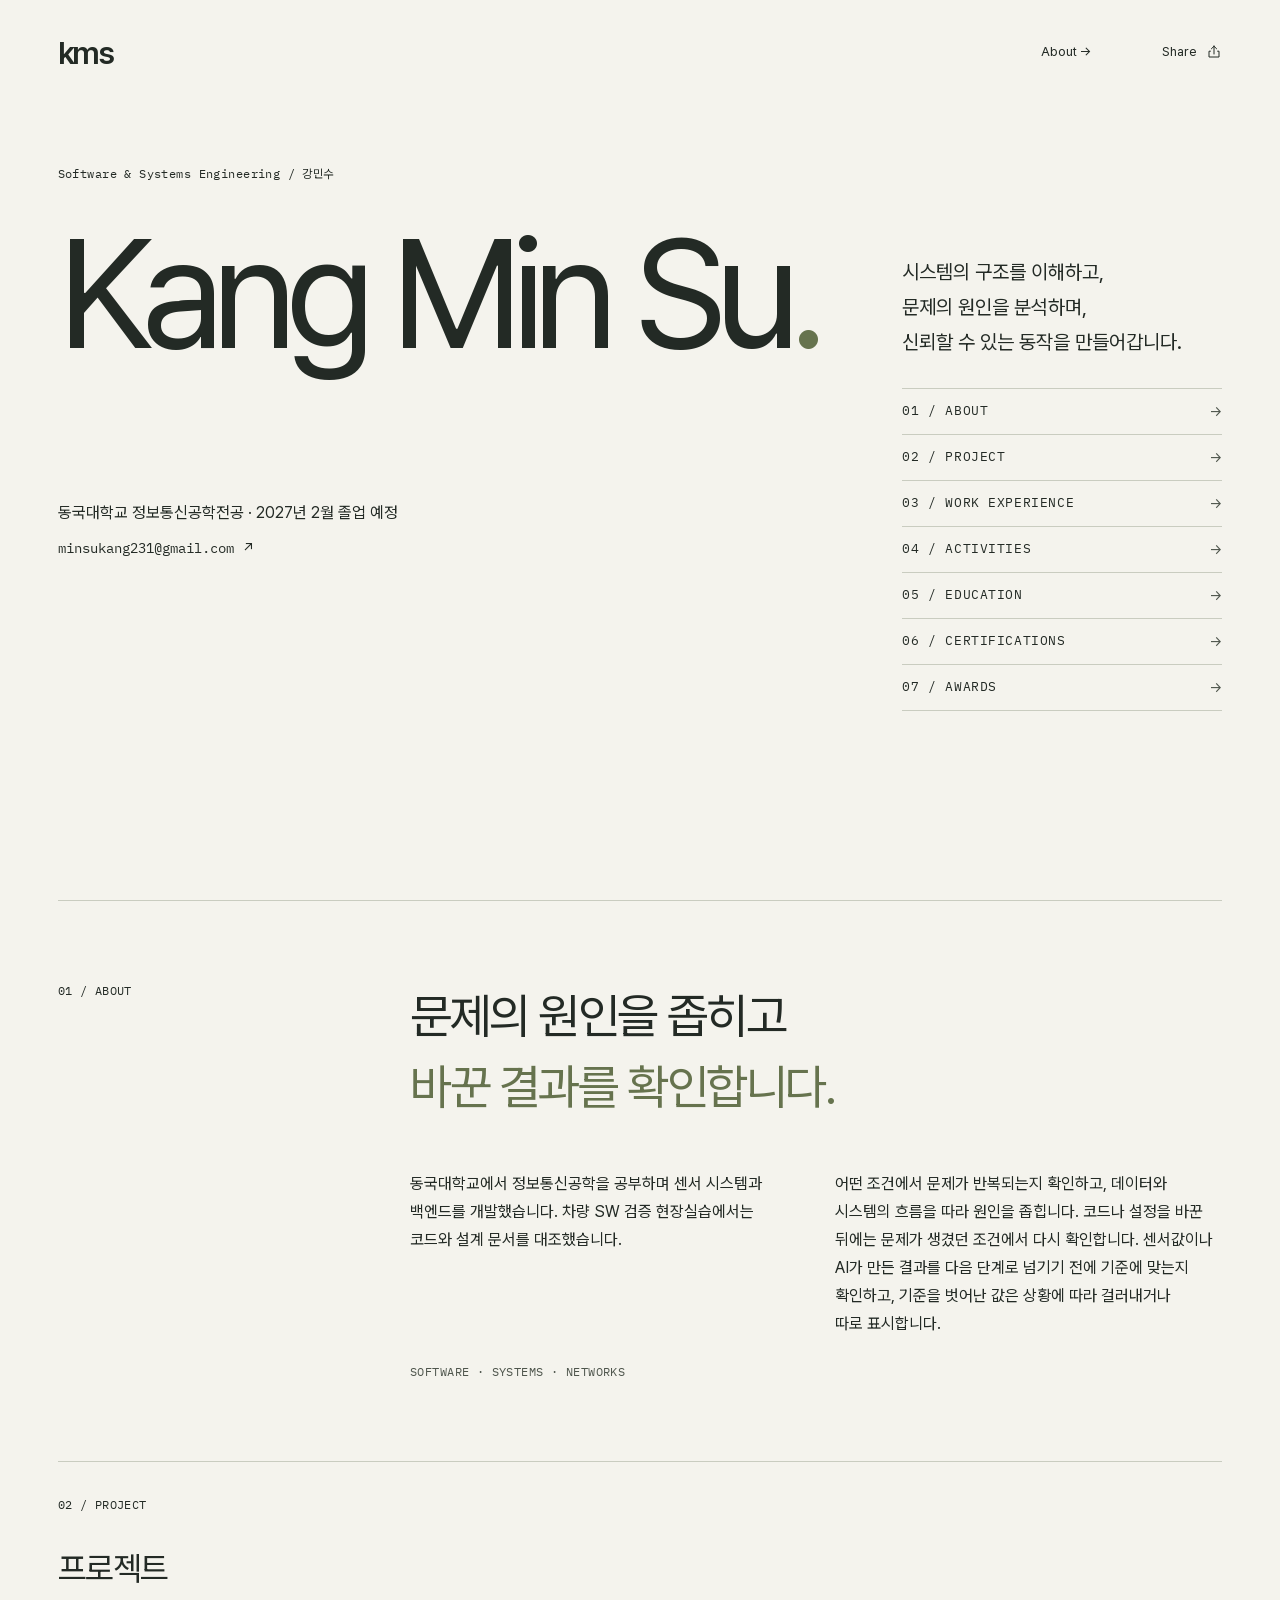
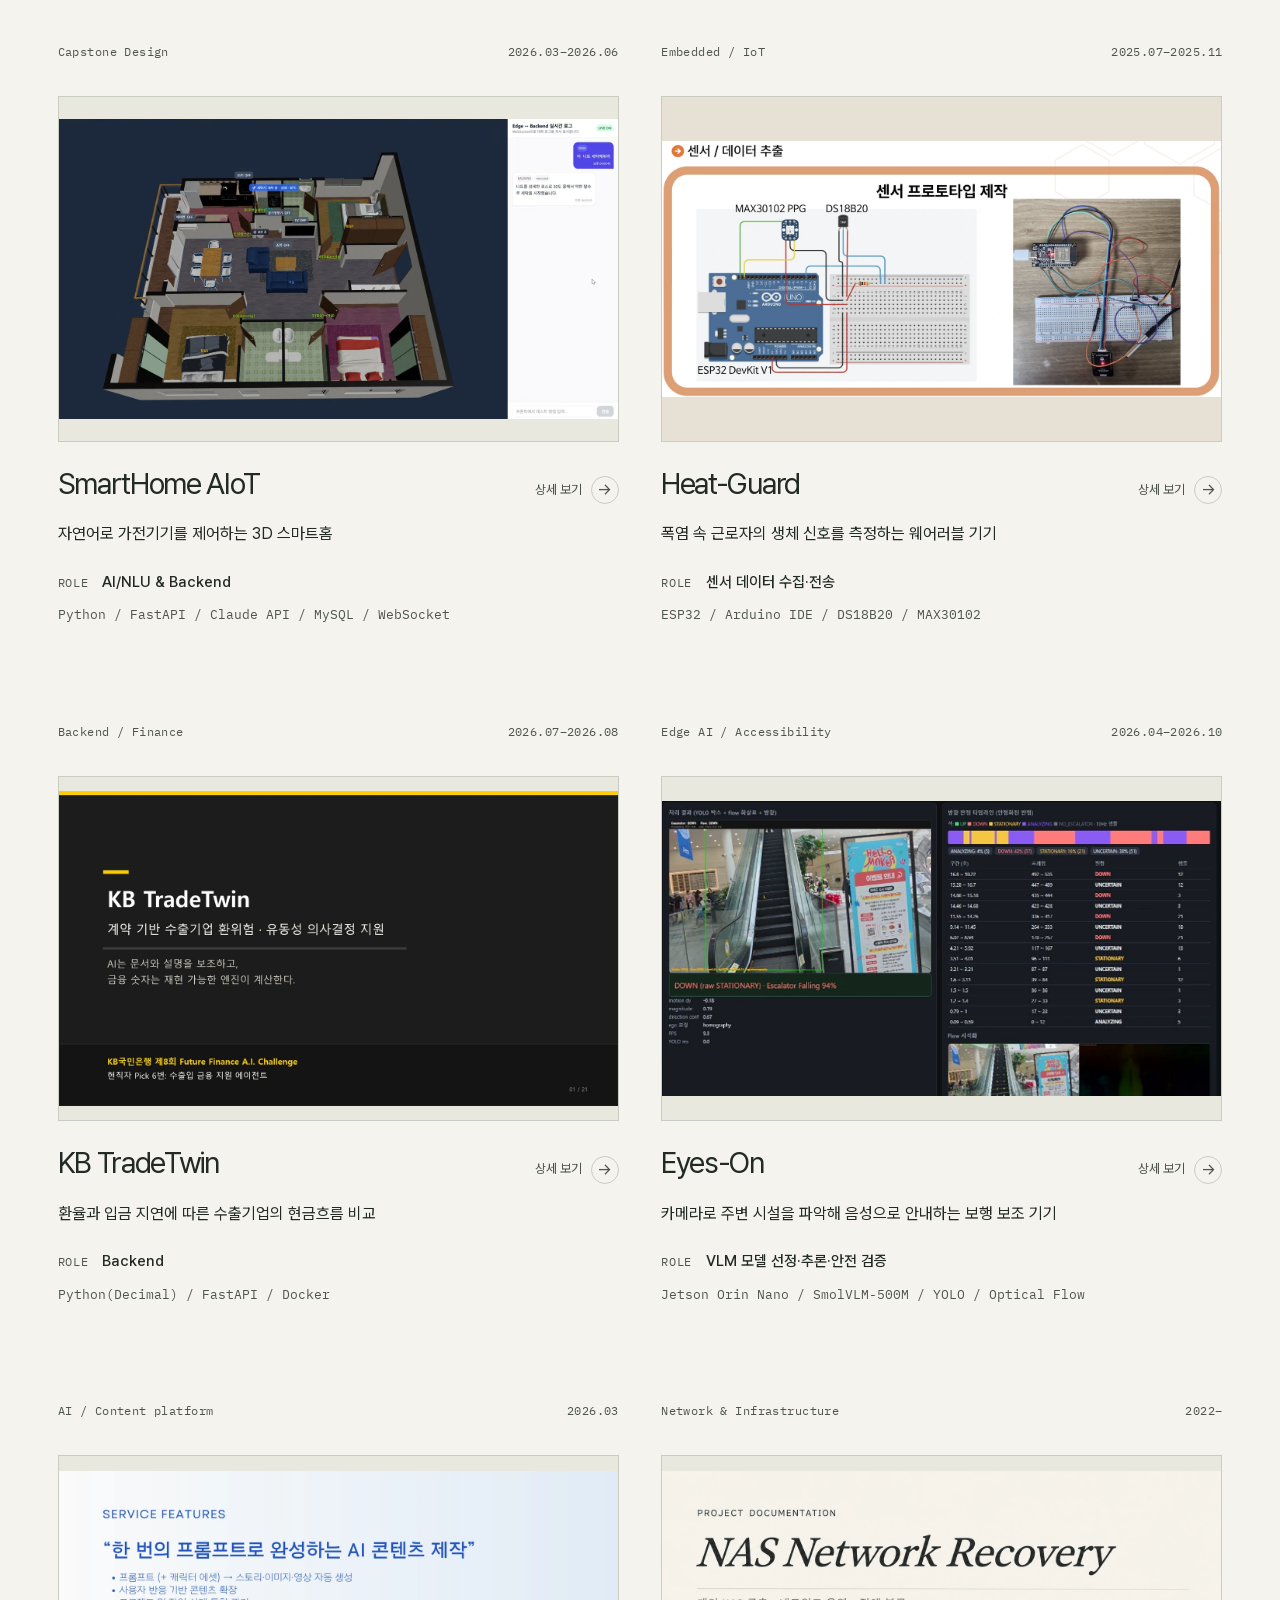
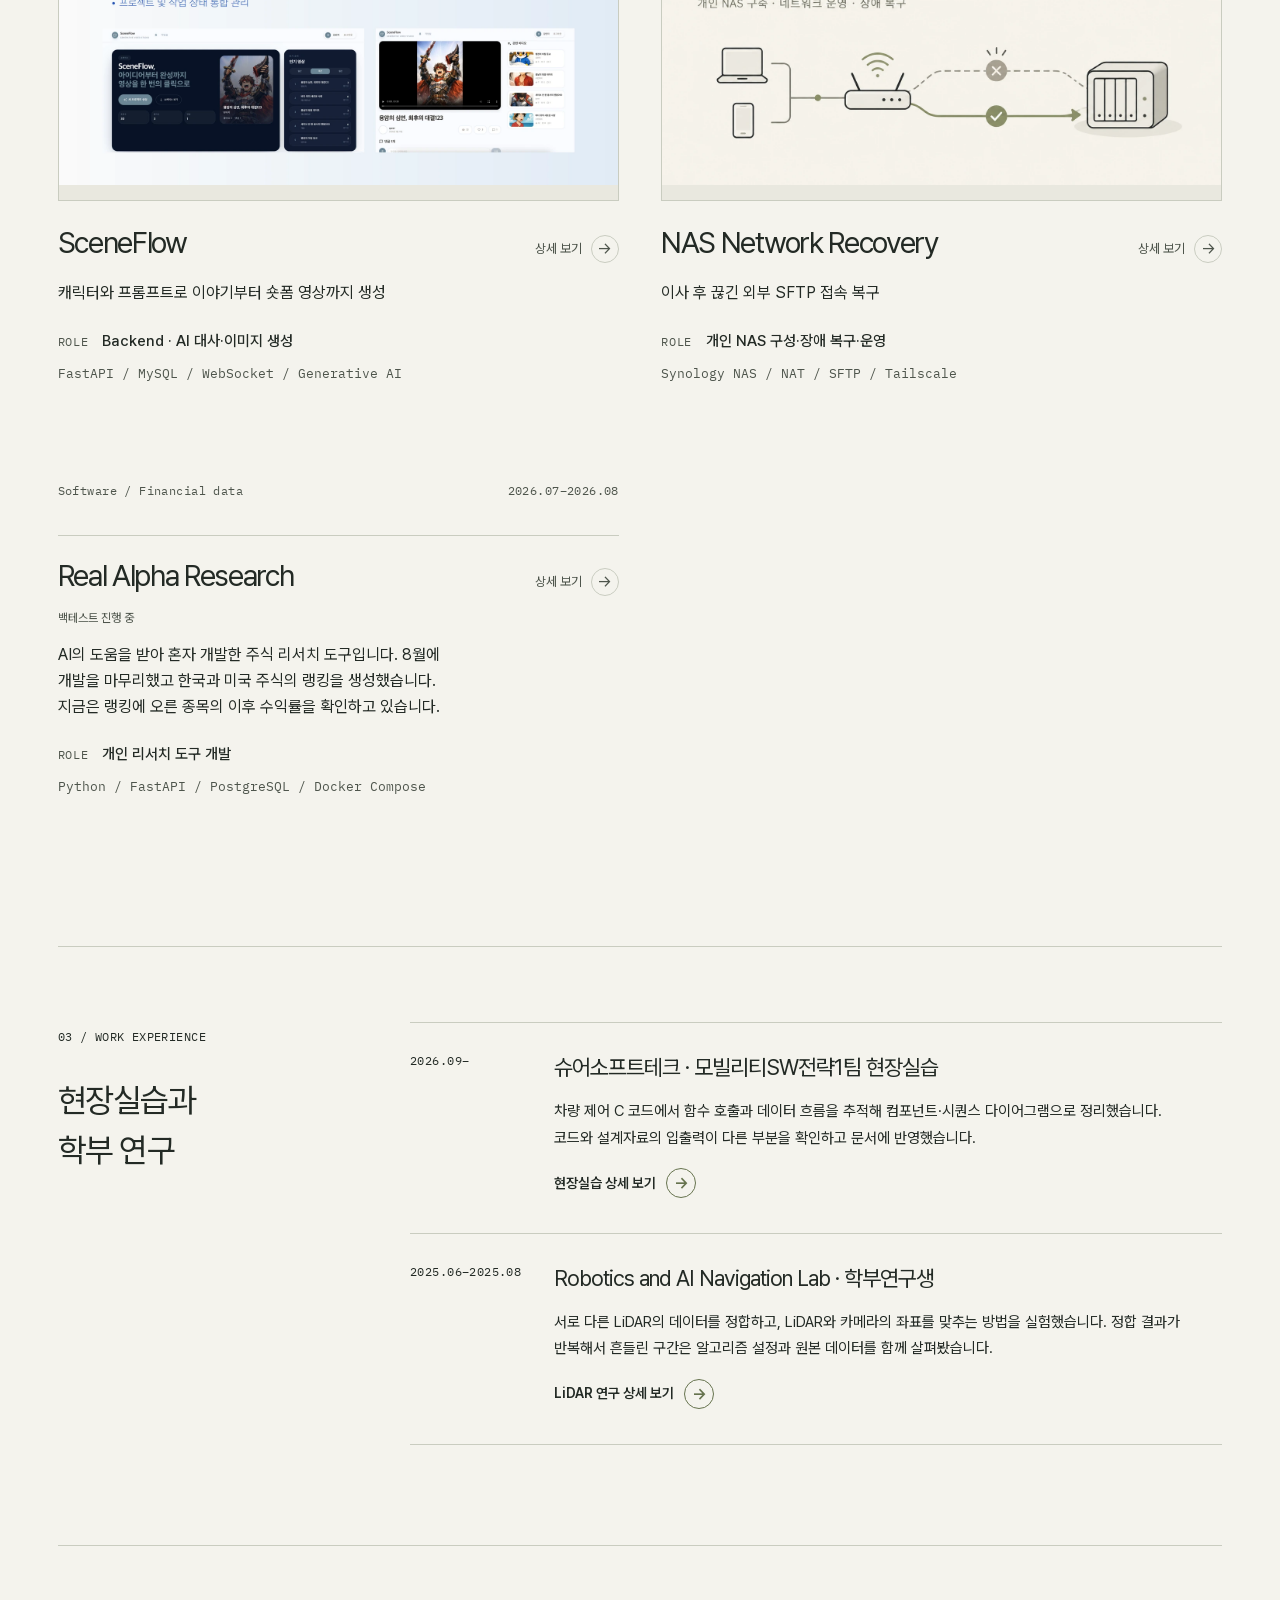
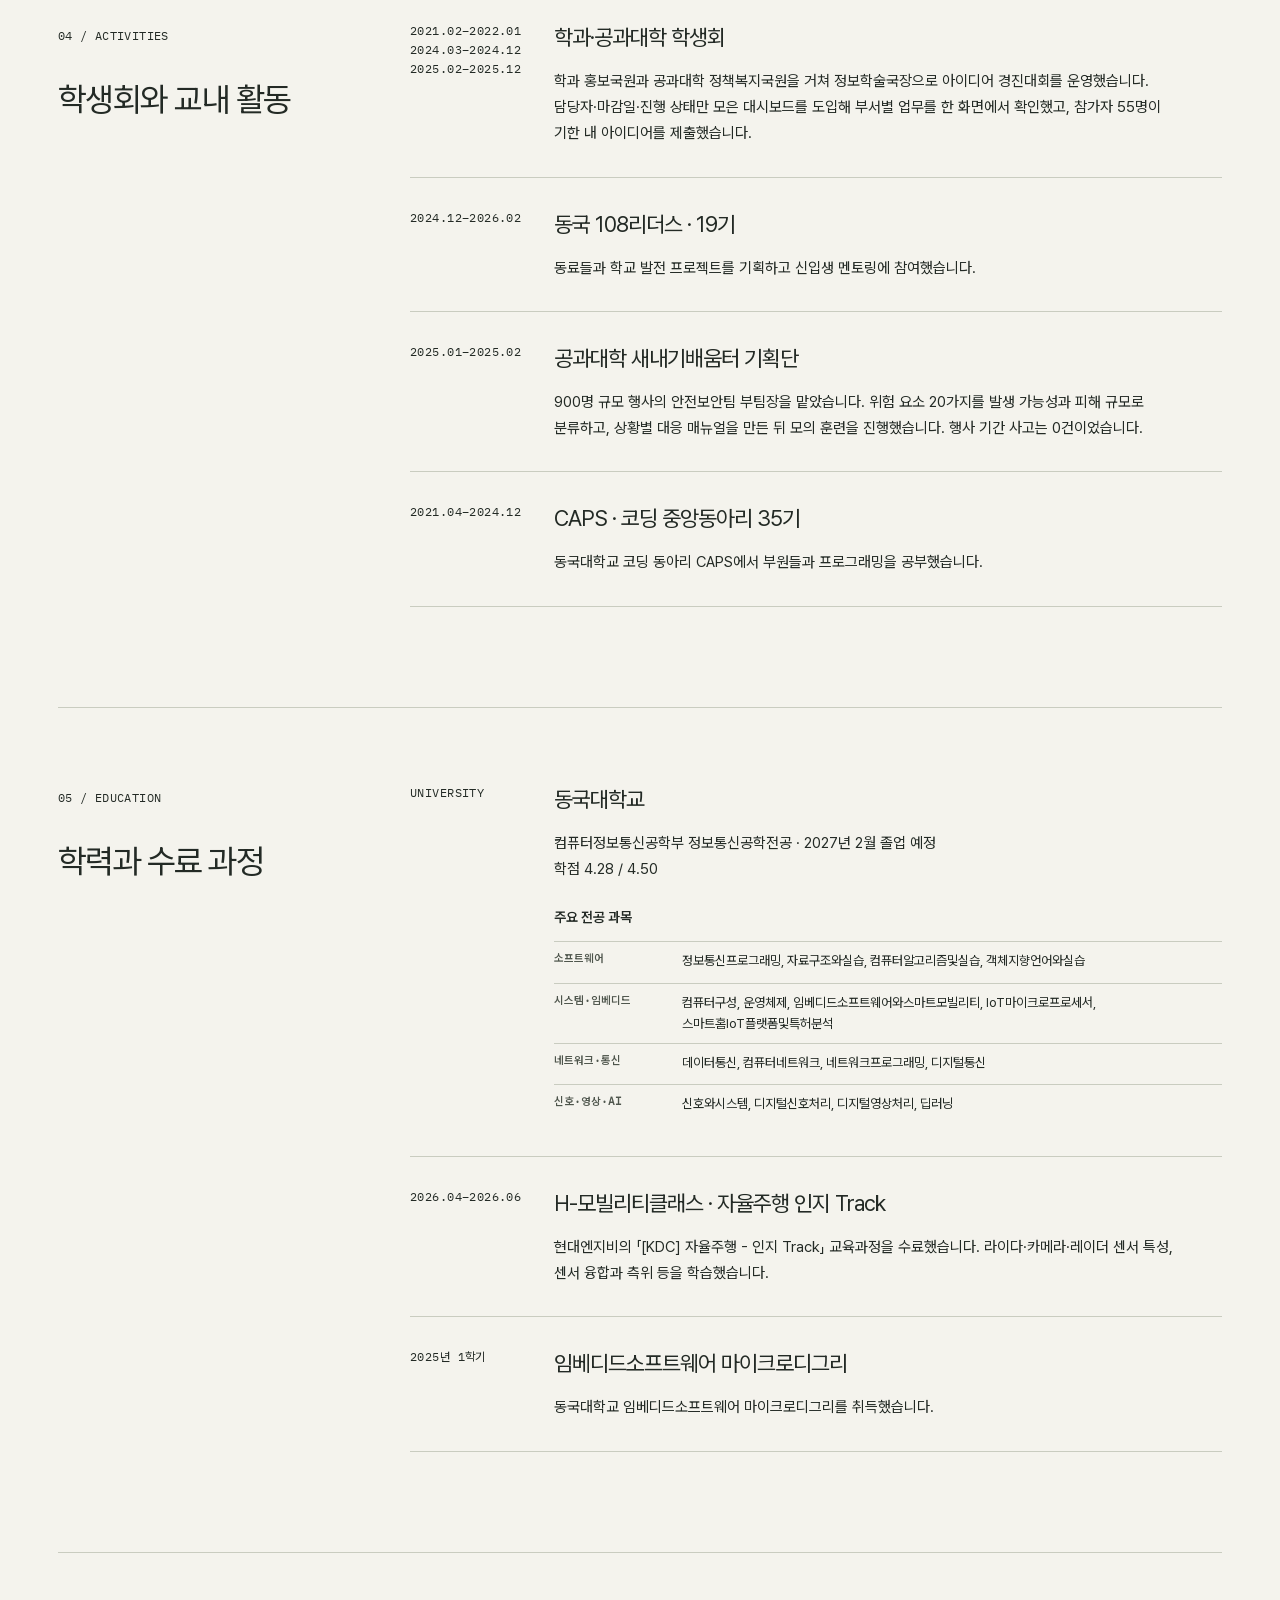
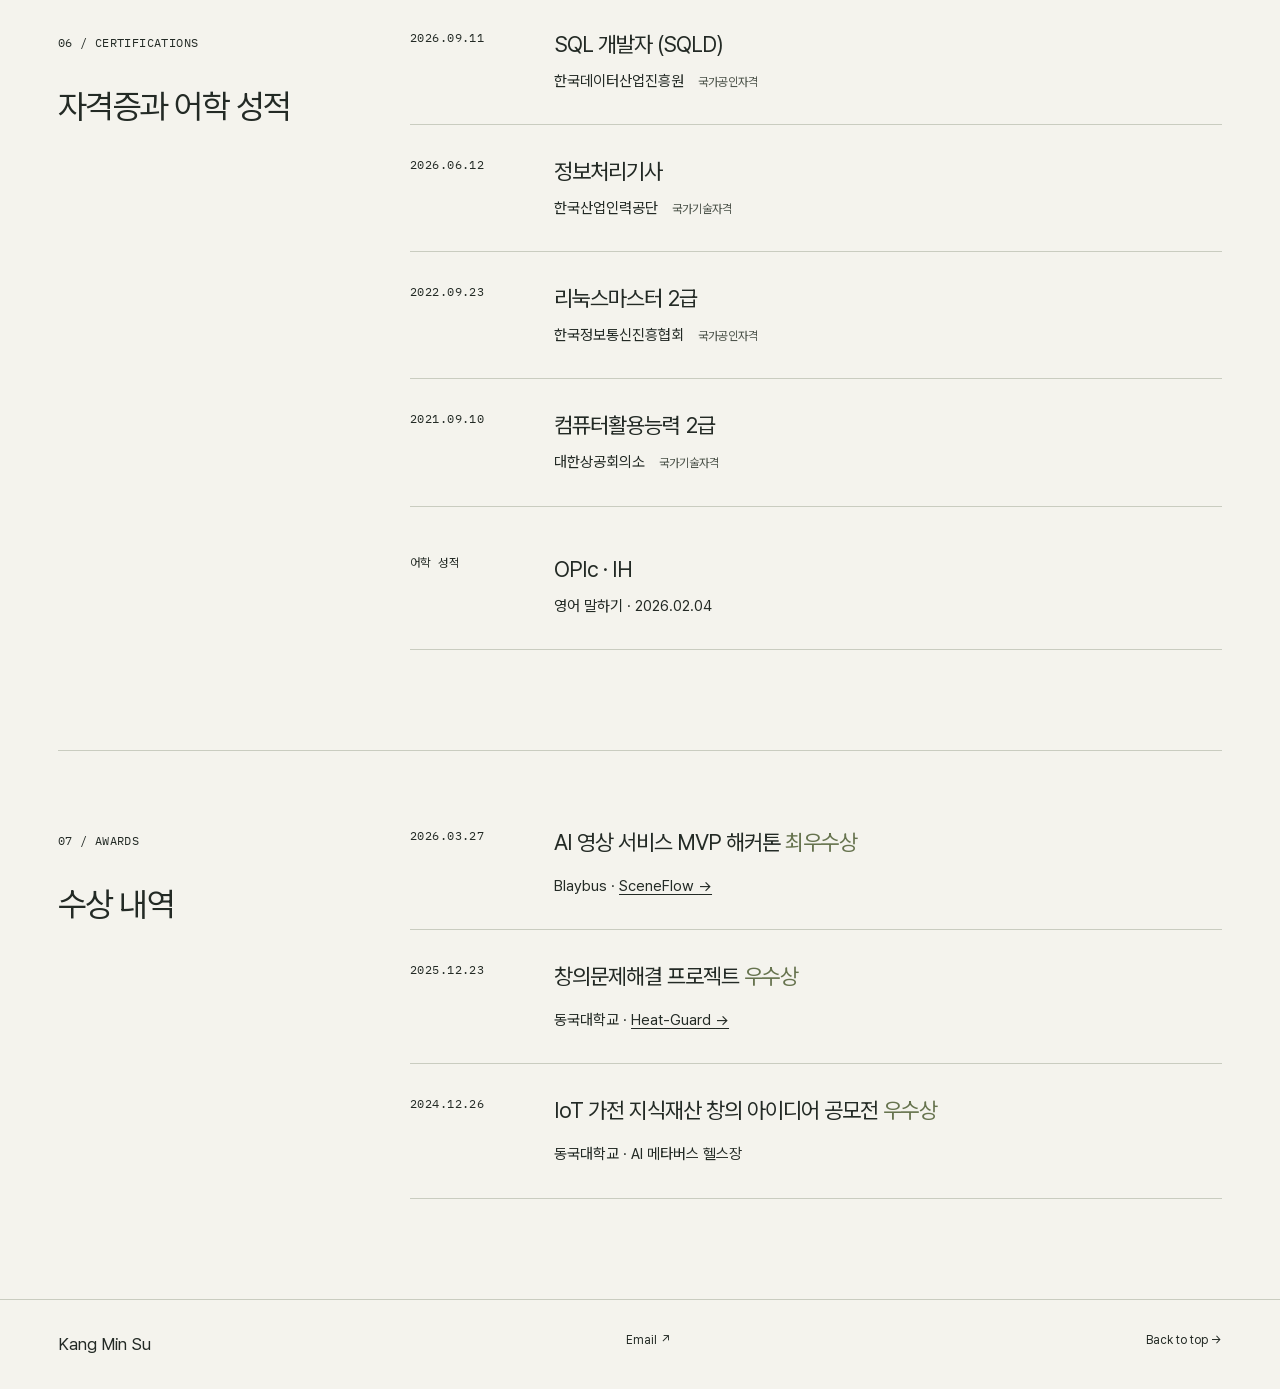
==== commit 504e90f3: "Clarify the KB TradeTwin backend role" ====
--- a/index.html
+++ b/index.html
@@ -51,7 +51,7 @@
     <div class="project-title"><h3><a href="./projects/kb-tradetwin/">KB TradeTwin</a></h3><a class="project-detail-link" href="./projects/kb-tradetwin/" aria-label="KB TradeTwin 상세 보기">상세 보기 <span aria-hidden="true">→</span></a></div>
     <p class="project-summary">환율과 입금 지연에 따른
 수출기업의 현금흐름 비교</p>
-    <p class="project-role"><span>ROLE</span>프로젝트 주도 · Backend</p>
+    <p class="project-role"><span>ROLE</span>Backend</p>
     <p class="project-tech">Python(Decimal) / FastAPI / Docker</p>
   </article><article class="project project-4" id="eyes-on">
     <div class="project-top meta"><span>Edge AI / Accessibility</span><span>2026.04–2026.10</span></div>
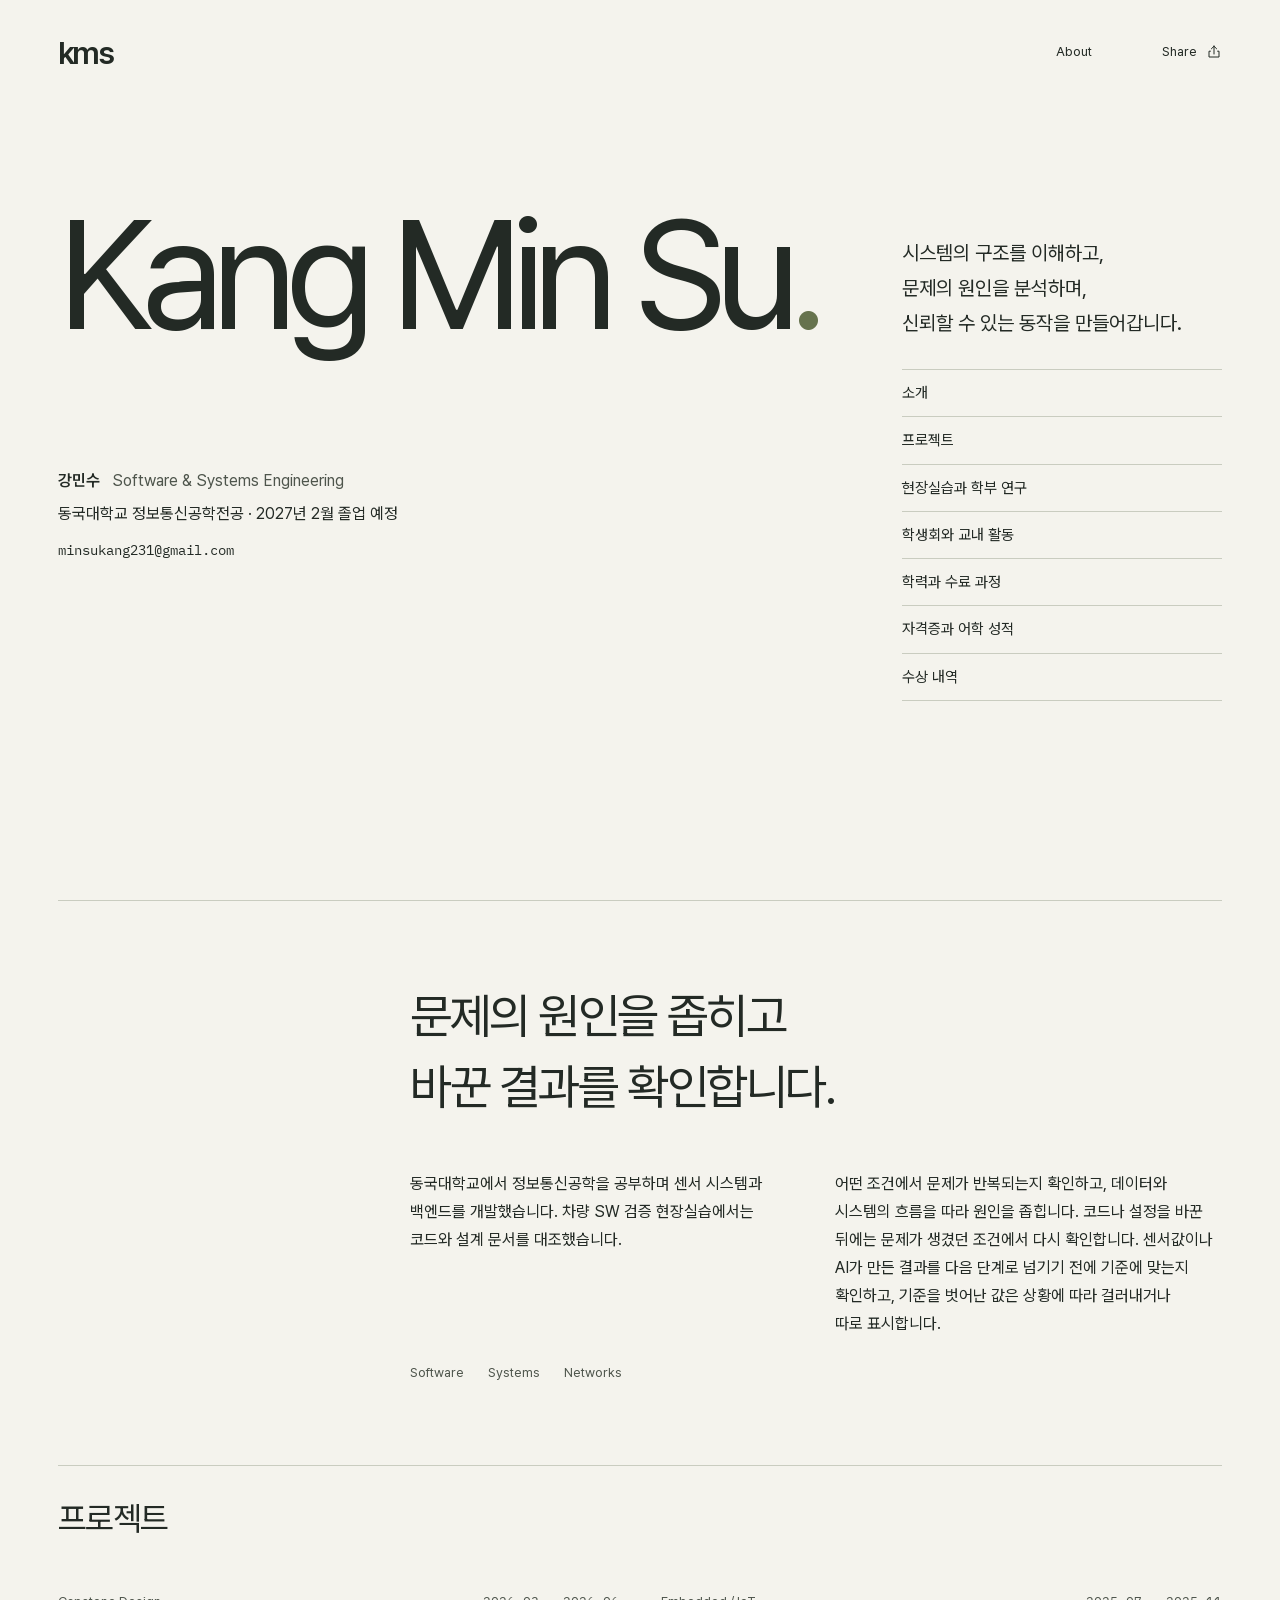
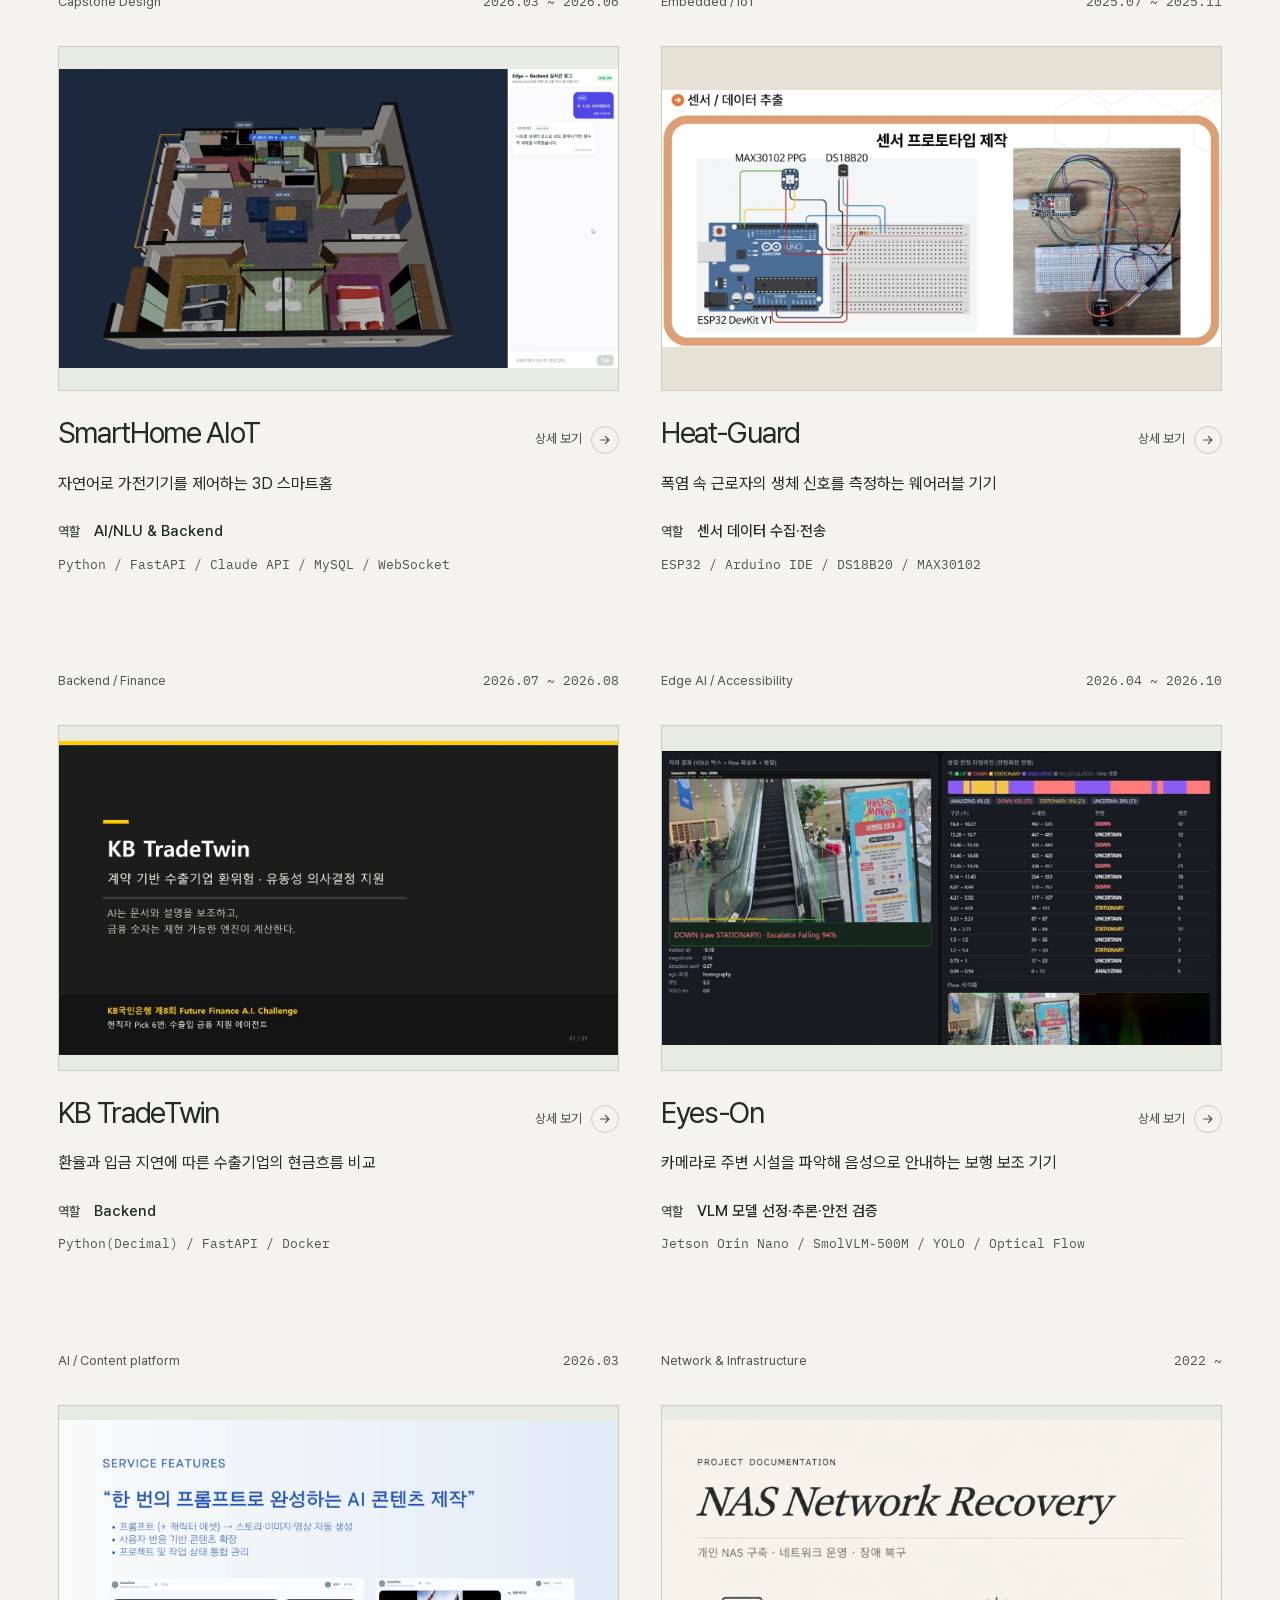
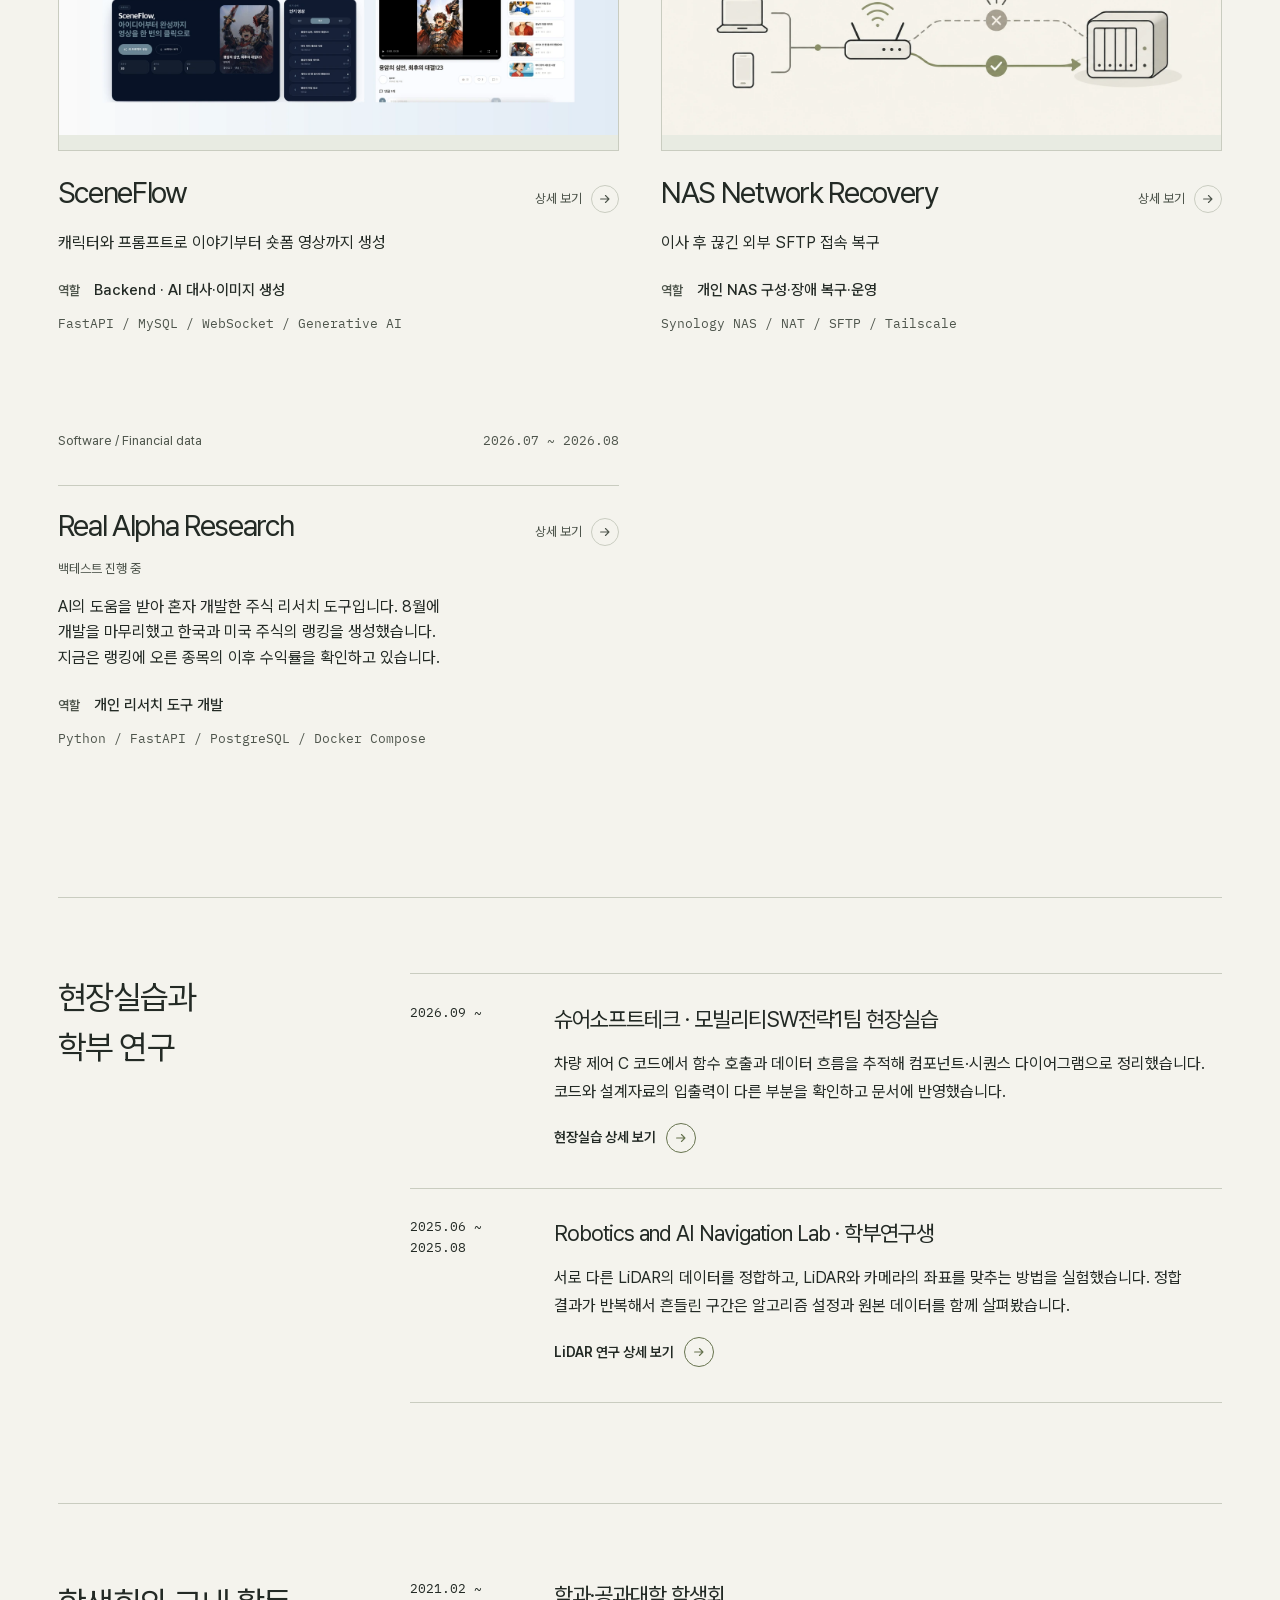
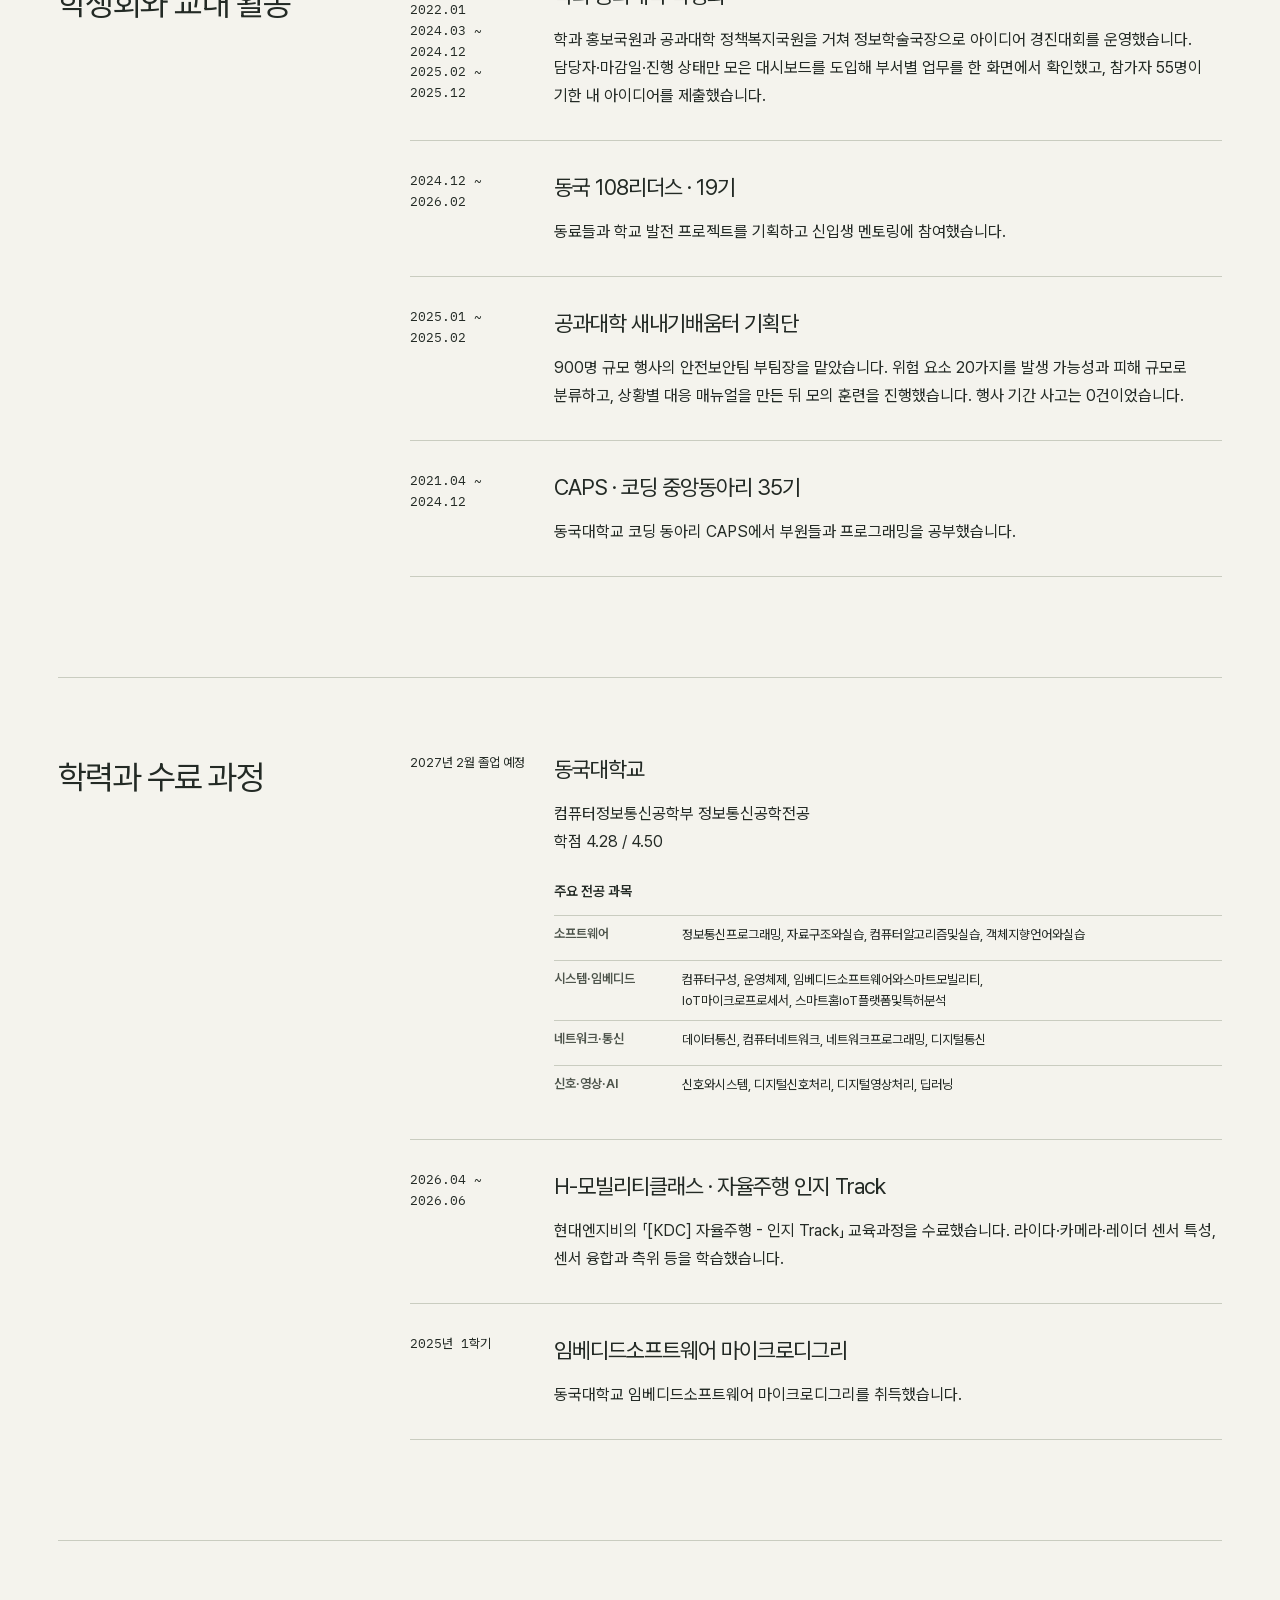
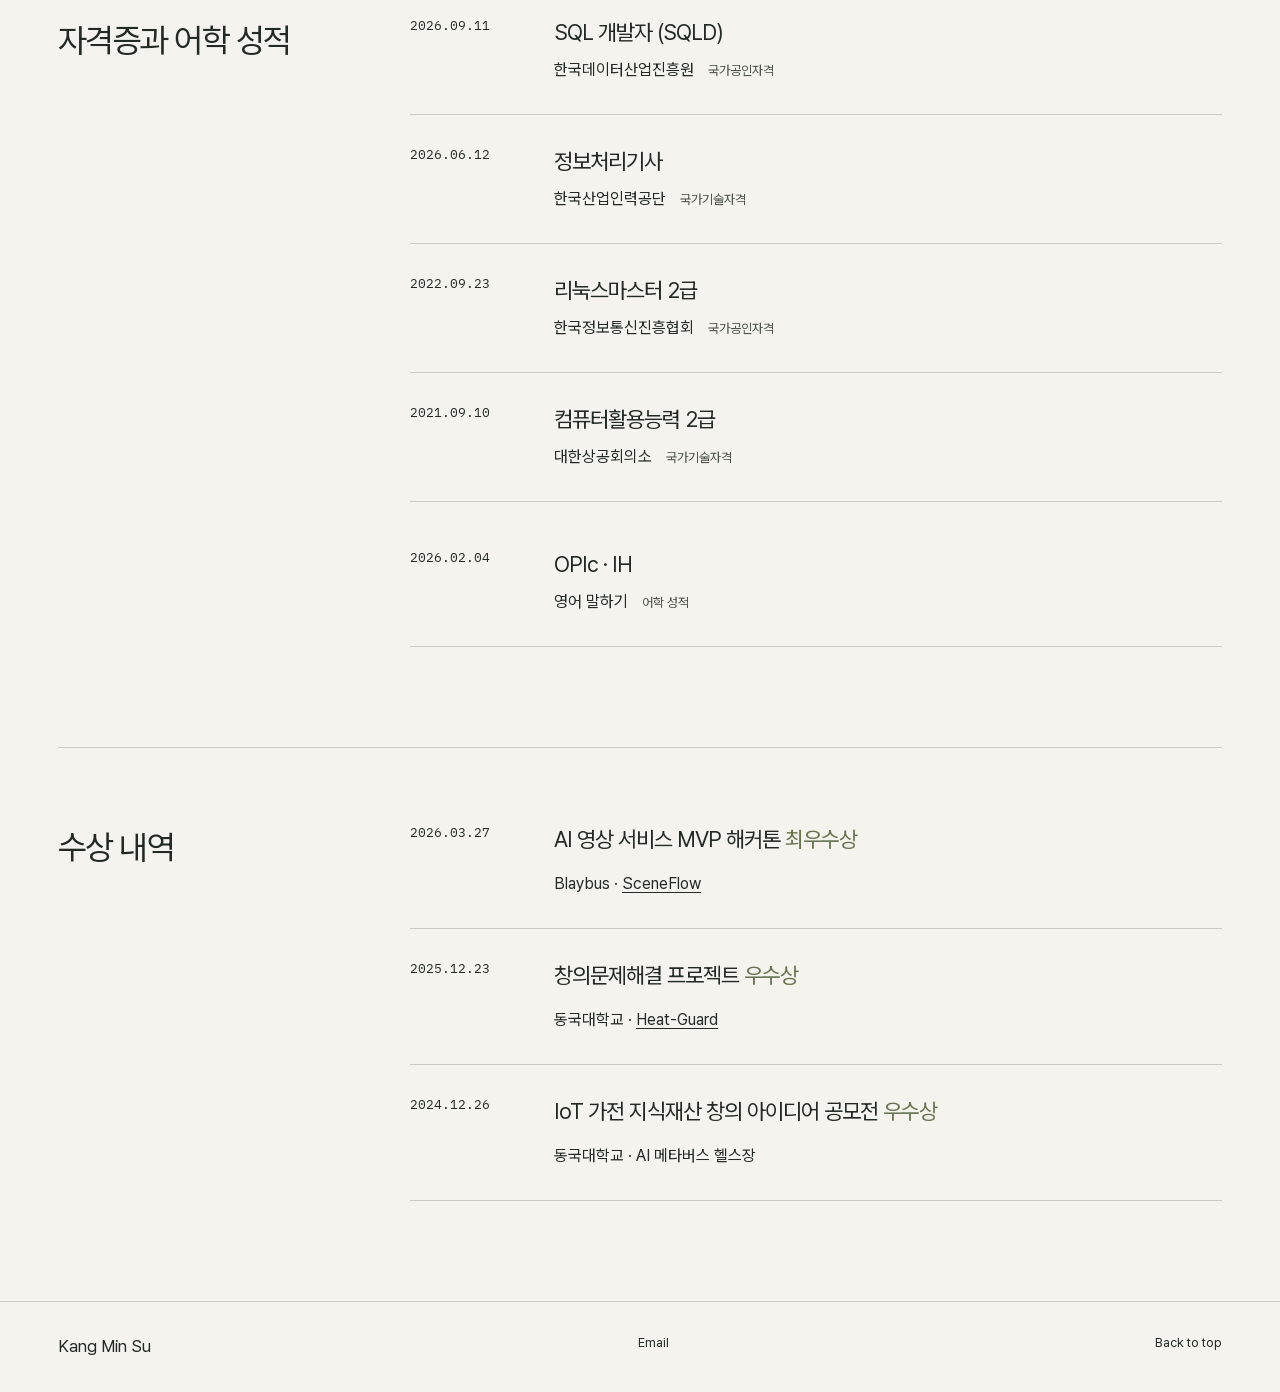
==== commit d1e0143e: "Polish labels, readability and motion Replace tracked-caps and mono labels with Korean sentence-case" ====
--- a/index.html
+++ b/index.html
@@ -1,105 +1,103 @@
-<!doctype html><html lang="ko"><head><meta charset="utf-8"><meta name="viewport" content="width=device-width,initial-scale=1"><title>Kang Min Su - Software &amp; Systems Engineering</title><meta name="description" content="강민수의 포트폴리오입니다. 차량 소프트웨어 검증, 스마트홈 개발, LiDAR 연구, 개인 NAS 장애 복구 경험을 소개합니다."><meta name="theme-color" content="#f4f3ed"><meta property="og:title" content="Kang Min Su - Software &amp; Systems Engineering"><meta property="og:description" content="강민수의 포트폴리오입니다. 차량 소프트웨어 검증, 스마트홈 개발, LiDAR 연구, 개인 NAS 장애 복구 경험을 소개합니다."><meta property="og:type" content="website"><meta property="og:locale" content="ko_KR"><link rel="canonical" href="https://uxnim.github.io/portfolio/"><meta property="og:url" content="https://uxnim.github.io/portfolio/"><meta property="og:image" content="https://uxnim.github.io/portfolio/media/portfolio-share-20261108.png"><meta property="og:image:type" content="image/png"><meta property="og:image:width" content="1200"><meta property="og:image:height" content="630"><meta property="og:image:alt" content="Kang Min Su - Software &amp; Systems Engineering"><link rel="icon" href="data:image/svg+xml,%3Csvg xmlns='http://www.w3.org/2000/svg' viewBox='0 0 100 100'%3E%3Ctext x='10' y='75' font-size='70'%3Ek.%3C/text%3E%3C/svg%3E"><link rel="stylesheet" href="./site.css?v=1eb3cb834719"><script type="module" src="./client.js?v=eeaaeef37cf6"></script></head><body><a class="skip-link" href="#main">본문으로 건너뛰기</a><header class="site-header wrap"><a class="wordmark" href="./" aria-label="강민수 홈">kms</a><nav aria-label="주요 메뉴"><a href="./#about">About →</a><button class="share-button" type="button" data-share aria-label="포트폴리오 공유" hidden><span data-share-label>Share</span><svg viewBox="0 0 20 20" width="16" height="16" fill="none" aria-hidden="true"><path d="M10 12.5V2.75m0 0L6.75 6m3.25-3.25L13.25 6M5.5 9H3.75v7.25h12.5V9H14.5" stroke="currentColor" stroke-width="1.25" stroke-linecap="round" stroke-linejoin="round"/></svg></button><span id="share-status" class="share-status" role="status" aria-live="polite" aria-atomic="true"></span></nav></header><main id="main" tabindex="-1" class="wrap">
+<!doctype html><html lang="ko"><head><meta charset="utf-8"><meta name="viewport" content="width=device-width,initial-scale=1"><title>Kang Min Su - Software &amp; Systems Engineering</title><meta name="description" content="강민수의 포트폴리오입니다. 차량 소프트웨어 검증, 스마트홈 개발, LiDAR 연구, 개인 NAS 장애 복구 경험을 소개합니다."><meta name="theme-color" content="#f4f3ed"><meta property="og:title" content="Kang Min Su - Software &amp; Systems Engineering"><meta property="og:description" content="강민수의 포트폴리오입니다. 차량 소프트웨어 검증, 스마트홈 개발, LiDAR 연구, 개인 NAS 장애 복구 경험을 소개합니다."><meta property="og:type" content="website"><meta property="og:locale" content="ko_KR"><link rel="canonical" href="https://uxnim.github.io/portfolio/"><meta property="og:url" content="https://uxnim.github.io/portfolio/"><meta property="og:image" content="https://uxnim.github.io/portfolio/media/portfolio-share-20261108.png"><meta property="og:image:type" content="image/png"><meta property="og:image:width" content="1200"><meta property="og:image:height" content="630"><meta property="og:image:alt" content="Kang Min Su - Software &amp; Systems Engineering"><link rel="icon" href="data:image/svg+xml,%3Csvg xmlns='http://www.w3.org/2000/svg' viewBox='0 0 100 100'%3E%3Ctext x='10' y='75' font-size='70'%3Ek.%3C/text%3E%3C/svg%3E"><link rel="stylesheet" href="./site.css?v=8363bcdede8b"><script type="module" src="./client.js?v=eeaaeef37cf6"></script></head><body><a class="skip-link" href="#main">본문으로 건너뛰기</a><header class="site-header wrap"><a class="wordmark" href="./" aria-label="강민수 홈">kms</a><nav aria-label="주요 메뉴"><a href="./#about">About</a><button class="share-button" type="button" data-share aria-label="포트폴리오 공유" hidden><span data-share-label>Share</span><svg viewBox="0 0 20 20" width="16" height="16" fill="none" aria-hidden="true"><path d="M10 12.5V2.75m0 0L6.75 6m3.25-3.25L13.25 6M5.5 9H3.75v7.25h12.5V9H14.5" stroke="currentColor" stroke-width="1.25" stroke-linecap="round" stroke-linejoin="round"/></svg></button><span id="share-status" class="share-status" role="status" aria-live="polite" aria-atomic="true"></span></nav></header><main id="main" tabindex="-1" class="wrap">
     <section class="home-hero">
-      <div class="eyebrow"><span class="meta">Software &amp; Systems Engineering / 강민수</span></div>
       <h1>Kang Min Su<span>.</span></h1>
       <div class="hero-lower">
         <div class="hero-perspective">
-          <div class="hero-background"><p>동국대학교 정보통신공학전공 · 2027년 2월 졸업 예정</p><a class="email-link" href="mailto:minsukang231@gmail.com">minsukang231@gmail.com ↗</a></div>
+          <div class="hero-background"><p class="hero-role"><span lang="ko">강민수</span><span lang="en">Software &amp; Systems Engineering</span></p><p>동국대학교 정보통신공학전공 · 2027년 2월 졸업 예정</p><a class="email-link" href="mailto:minsukang231@gmail.com">minsukang231@gmail.com</a></div>
         </div>
         <div class="hero-copy">
           <p class="hero-introduction"><span>시스템의 구조를 이해하고,</span><span>문제의 원인을 분석하며,</span><span>신뢰할 수 있는 동작을 만들어갑니다.</span></p>
           <nav class="hero-index" aria-label="섹션 바로가기">
-            <a href="#about"><span class="meta">01 / ABOUT</span><span aria-hidden="true">→</span></a><a href="#work"><span class="meta">02 / PROJECT</span><span aria-hidden="true">→</span></a><a href="#experience"><span class="meta">03 / WORK EXPERIENCE</span><span aria-hidden="true">→</span></a><a href="#activities"><span class="meta">04 / ACTIVITIES</span><span aria-hidden="true">→</span></a><a href="#education"><span class="meta">05 / EDUCATION</span><span aria-hidden="true">→</span></a><a href="#certifications"><span class="meta">06 / CERTIFICATIONS</span><span aria-hidden="true">→</span></a><a href="#awards"><span class="meta">07 / AWARDS</span><span aria-hidden="true">→</span></a>
+            <a href="#about">소개</a><a href="#work">프로젝트</a><a href="#experience">현장실습과 학부 연구</a><a href="#activities">학생회와 교내 활동</a><a href="#education">학력과 수료 과정</a><a href="#certifications">자격증과 어학 성적</a><a href="#awards">수상 내역</a>
           </nav>
         </div>
       </div>
     </section>
     <section id="about" class="about">
-      <span class="meta">01 / ABOUT</span>
       <div>
-        <h2>문제의 원인을 좁히고<br><em>바꾼 결과를 확인합니다.</em></h2>
+        <h2>문제의 원인을 좁히고<br>바꾼 결과를 확인합니다.</h2>
         <div class="about-columns">
           <p>동국대학교에서 정보통신공학을 공부하며 센서 시스템과 백엔드를 개발했습니다. 차량 SW 검증 현장실습에서는 코드와 설계 문서를 대조했습니다.</p>
           <p>어떤 조건에서 문제가 반복되는지 확인하고, 데이터와 시스템의 흐름을 따라 원인을 좁힙니다. 코드나 설정을 바꾼 뒤에는 문제가 생겼던 조건에서 다시 확인합니다. 센서값이나 AI가 만든 결과를 다음 단계로 넘기기 전에 기준에 맞는지 확인하고, 기준을 벗어난 값은 상황에 따라 걸러내거나 따로 표시합니다.</p>
         </div>
-        <span class="about-keywords meta">SOFTWARE · SYSTEMS · NETWORKS</span>
+        <ul class="about-keywords" lang="en" aria-label="관심 분야"><li>Software</li><li>Systems</li><li>Networks</li></ul>
       </div>
     </section>
     <section id="work" class="work">
       <div class="work-heading">
-        <div class="experience-heading"><span class="meta">02 / PROJECT</span><h2>프로젝트</h2></div>
+        <div class="experience-heading"><h2>프로젝트</h2></div>
       </div>
       <div class="project-grid"><div class="project-row"><article class="project project-1" id="smarthome-aiot">
-    <div class="project-top meta"><span>Capstone Design</span><span>2026.03–2026.06</span></div>
+    <div class="project-top meta"><span>Capstone Design</span><span class="figure">2026.03 ~ 2026.06</span></div>
     <a class="project-visual" href="./projects/smarthome-aiot/" aria-label="SmartHome AIoT 프로젝트 보기"><img src="./media/smarthome-simulator-washing-1440.webp" srcset="./media/smarthome-simulator-washing-720.webp 720w, ./media/smarthome-simulator-washing-1440.webp 1440w" sizes="(max-width: 700px) 100vw, 90vw" alt="음성 명령으로 세탁을 시작한 3D 스마트홈과 실행 로그" width="1440" height="771" loading="lazy"  decoding="async"></a>
-    <div class="project-title"><h3><a href="./projects/smarthome-aiot/">SmartHome AIoT</a></h3><a class="project-detail-link" href="./projects/smarthome-aiot/" aria-label="SmartHome AIoT 상세 보기">상세 보기 <span aria-hidden="true">→</span></a></div>
+    <div class="project-title"><h3><a href="./projects/smarthome-aiot/">SmartHome AIoT</a></h3><a class="project-detail-link" href="./projects/smarthome-aiot/" aria-label="SmartHome AIoT 상세 보기">상세 보기 <span><svg viewBox="0 0 16 16" width="14" height="14" fill="none" aria-hidden="true"><path d="M3 8h9.5M8.5 4l4 4-4 4" stroke="currentColor" stroke-width="1.3" stroke-linecap="round" stroke-linejoin="round"/></svg></span></a></div>
     <p class="project-summary">자연어로 가전기기를 제어하는
 3D 스마트홈</p>
-    <p class="project-role"><span>ROLE</span>AI/NLU &amp; Backend</p>
+    <p class="project-role"><span>역할</span>AI/NLU &amp; Backend</p>
     <p class="project-tech">Python / FastAPI / Claude API / MySQL / WebSocket</p>
   </article><article class="project project-2" id="heat-guard">
-    <div class="project-top meta"><span>Embedded / IoT</span><span>2025.07–2025.11</span></div>
+    <div class="project-top meta"><span>Embedded / IoT</span><span class="figure">2025.07 ~ 2025.11</span></div>
     <a class="project-visual" href="./projects/heat-guard/" aria-label="Heat-Guard 프로젝트 보기"><img src="./media/heat-guard-cover-1440.webp" srcset="./media/heat-guard-cover-720.webp 720w, ./media/heat-guard-cover-1440.webp 1440w, ./media/heat-guard-cover-2617.webp 2617w" sizes="(max-width: 700px) 100vw, 90vw" alt="Heat-Guard 센서 배선도와 ESP32 프로토타입 조립 사진" width="1440" height="661" loading="lazy"  decoding="async"></a>
-    <div class="project-title"><h3><a href="./projects/heat-guard/">Heat-Guard</a></h3><a class="project-detail-link" href="./projects/heat-guard/" aria-label="Heat-Guard 상세 보기">상세 보기 <span aria-hidden="true">→</span></a></div>
+    <div class="project-title"><h3><a href="./projects/heat-guard/">Heat-Guard</a></h3><a class="project-detail-link" href="./projects/heat-guard/" aria-label="Heat-Guard 상세 보기">상세 보기 <span><svg viewBox="0 0 16 16" width="14" height="14" fill="none" aria-hidden="true"><path d="M3 8h9.5M8.5 4l4 4-4 4" stroke="currentColor" stroke-width="1.3" stroke-linecap="round" stroke-linejoin="round"/></svg></span></a></div>
     <p class="project-summary">폭염 속 근로자의 생체 신호를
 측정하는 웨어러블 기기</p>
-    <p class="project-role"><span>ROLE</span>센서 데이터 수집·전송</p>
+    <p class="project-role"><span>역할</span>센서 데이터 수집·전송</p>
     <p class="project-tech">ESP32 / Arduino IDE / DS18B20 / MAX30102</p>
   </article></div><div class="project-row"><article class="project project-3" id="kb-tradetwin">
-    <div class="project-top meta"><span>Backend / Finance</span><span>2026.07–2026.08</span></div>
+    <div class="project-top meta"><span>Backend / Finance</span><span class="figure">2026.07 ~ 2026.08</span></div>
     <a class="project-visual" href="./projects/kb-tradetwin/" aria-label="KB TradeTwin 프로젝트 보기"><img src="./media/kb-tradetwin-cover-1440.webp" srcset="./media/kb-tradetwin-cover-720.webp 720w, ./media/kb-tradetwin-cover-1440.webp 1440w, ./media/kb-tradetwin-cover-1920.webp 1920w" sizes="(max-width: 700px) 100vw, 90vw" alt="환위험과 유동성 의사결정을 지원하는 KB TradeTwin 소개 표지" width="1440" height="810" loading="lazy"  decoding="async"></a>
-    <div class="project-title"><h3><a href="./projects/kb-tradetwin/">KB TradeTwin</a></h3><a class="project-detail-link" href="./projects/kb-tradetwin/" aria-label="KB TradeTwin 상세 보기">상세 보기 <span aria-hidden="true">→</span></a></div>
+    <div class="project-title"><h3><a href="./projects/kb-tradetwin/">KB TradeTwin</a></h3><a class="project-detail-link" href="./projects/kb-tradetwin/" aria-label="KB TradeTwin 상세 보기">상세 보기 <span><svg viewBox="0 0 16 16" width="14" height="14" fill="none" aria-hidden="true"><path d="M3 8h9.5M8.5 4l4 4-4 4" stroke="currentColor" stroke-width="1.3" stroke-linecap="round" stroke-linejoin="round"/></svg></span></a></div>
     <p class="project-summary">환율과 입금 지연에 따른
 수출기업의 현금흐름 비교</p>
-    <p class="project-role"><span>ROLE</span>Backend</p>
+    <p class="project-role"><span>역할</span>Backend</p>
     <p class="project-tech">Python(Decimal) / FastAPI / Docker</p>
   </article><article class="project project-4" id="eyes-on">
-    <div class="project-top meta"><span>Edge AI / Accessibility</span><span>2026.04–2026.10</span></div>
+    <div class="project-top meta"><span>Edge AI / Accessibility</span><span class="figure">2026.04 ~ 2026.10</span></div>
     <a class="project-visual" href="./projects/eyes-on/" aria-label="Eyes-On 프로젝트 보기"><img src="./media/eyes-on-cover-732.webp" srcset="./media/eyes-on-cover-720.webp 720w, ./media/eyes-on-cover-732.webp 732w" sizes="(max-width: 700px) 100vw, 90vw" alt="에스컬레이터 탐지 화면과 방향 판정 타임라인" width="732" height="385" loading="lazy"  decoding="async"></a>
-    <div class="project-title"><h3><a href="./projects/eyes-on/">Eyes-On</a></h3><a class="project-detail-link" href="./projects/eyes-on/" aria-label="Eyes-On 상세 보기">상세 보기 <span aria-hidden="true">→</span></a></div>
+    <div class="project-title"><h3><a href="./projects/eyes-on/">Eyes-On</a></h3><a class="project-detail-link" href="./projects/eyes-on/" aria-label="Eyes-On 상세 보기">상세 보기 <span><svg viewBox="0 0 16 16" width="14" height="14" fill="none" aria-hidden="true"><path d="M3 8h9.5M8.5 4l4 4-4 4" stroke="currentColor" stroke-width="1.3" stroke-linecap="round" stroke-linejoin="round"/></svg></span></a></div>
     <p class="project-summary">카메라로 주변 시설을 파악해
 음성으로 안내하는 보행 보조 기기</p>
-    <p class="project-role"><span>ROLE</span>VLM 모델 선정·추론·안전 검증</p>
+    <p class="project-role"><span>역할</span>VLM 모델 선정·추론·안전 검증</p>
     <p class="project-tech">Jetson Orin Nano / SmolVLM-500M / YOLO / Optical Flow</p>
   </article></div><div class="project-row"><article class="project project-5" id="sceneflow">
-    <div class="project-top meta"><span>AI / Content platform</span><span>2026.03</span></div>
+    <div class="project-top meta"><span>AI / Content platform</span><span class="figure">2026.03</span></div>
     <a class="project-visual" href="./projects/sceneflow/" aria-label="SceneFlow 프로젝트 보기"><img src="./media/sceneflow-cover-1440.webp" srcset="./media/sceneflow-cover-720.webp 720w, ./media/sceneflow-cover-1440.webp 1440w, ./media/sceneflow-cover-1859.webp 1859w" sizes="(max-width: 700px) 100vw, 90vw" alt="프롬프트와 캐릭터 에셋으로 콘텐츠를 생성하는 SceneFlow 서비스 소개 화면" width="1440" height="810" loading="lazy"  decoding="async"></a>
-    <div class="project-title"><h3><a href="./projects/sceneflow/">SceneFlow</a></h3><a class="project-detail-link" href="./projects/sceneflow/" aria-label="SceneFlow 상세 보기">상세 보기 <span aria-hidden="true">→</span></a></div>
+    <div class="project-title"><h3><a href="./projects/sceneflow/">SceneFlow</a></h3><a class="project-detail-link" href="./projects/sceneflow/" aria-label="SceneFlow 상세 보기">상세 보기 <span><svg viewBox="0 0 16 16" width="14" height="14" fill="none" aria-hidden="true"><path d="M3 8h9.5M8.5 4l4 4-4 4" stroke="currentColor" stroke-width="1.3" stroke-linecap="round" stroke-linejoin="round"/></svg></span></a></div>
     <p class="project-summary">캐릭터와 프롬프트로
 이야기부터 숏폼 영상까지 생성</p>
-    <p class="project-role"><span>ROLE</span>Backend · AI 대사·이미지 생성</p>
+    <p class="project-role"><span>역할</span>Backend · AI 대사·이미지 생성</p>
     <p class="project-tech">FastAPI / MySQL / WebSocket / Generative AI</p>
   </article><article class="project project-6" id="nas-network-recovery">
-    <div class="project-top meta"><span>Network &amp; Infrastructure</span><span>2022–</span></div>
+    <div class="project-top meta"><span>Network &amp; Infrastructure</span><span class="figure">2022 ~</span></div>
     <a class="project-visual" href="./projects/nas-network-recovery/" aria-label="NAS Network Recovery 프로젝트 보기"><img src="./media/nas-network-recovery-cover-1440.webp" srcset="./media/nas-network-recovery-cover-720.webp 720w, ./media/nas-network-recovery-cover-1440.webp 1440w, ./media/nas-network-recovery-cover-1672.webp 1672w" sizes="(max-width: 700px) 100vw, 90vw" alt="개인 NAS 네트워크 운영과 장애 복구를 표현한 프로젝트 소개 일러스트" width="1440" height="810" loading="lazy"  decoding="async"></a>
-    <div class="project-title"><h3><a href="./projects/nas-network-recovery/">NAS Network Recovery</a></h3><a class="project-detail-link" href="./projects/nas-network-recovery/" aria-label="NAS Network Recovery 상세 보기">상세 보기 <span aria-hidden="true">→</span></a></div>
+    <div class="project-title"><h3><a href="./projects/nas-network-recovery/">NAS Network Recovery</a></h3><a class="project-detail-link" href="./projects/nas-network-recovery/" aria-label="NAS Network Recovery 상세 보기">상세 보기 <span><svg viewBox="0 0 16 16" width="14" height="14" fill="none" aria-hidden="true"><path d="M3 8h9.5M8.5 4l4 4-4 4" stroke="currentColor" stroke-width="1.3" stroke-linecap="round" stroke-linejoin="round"/></svg></span></a></div>
     <p class="project-summary">이사 후 끊긴
 외부 SFTP 접속 복구</p>
-    <p class="project-role"><span>ROLE</span>개인 NAS 구성·장애 복구·운영</p>
+    <p class="project-role"><span>역할</span>개인 NAS 구성·장애 복구·운영</p>
     <p class="project-tech">Synology NAS / NAT / SFTP / Tailscale</p>
   </article></div><div class="project-row"><article class="project project-7 project-text" id="real-alpha-research">
-    <div class="project-top meta"><span>Software / Financial data</span><span>2026.07–2026.08</span></div>
+    <div class="project-top meta"><span>Software / Financial data</span><span class="figure">2026.07 ~ 2026.08</span></div>
     
-    <div class="project-title"><h3><a href="./projects/real-alpha-research/">Real Alpha Research</a></h3><a class="project-detail-link" href="./projects/real-alpha-research/" aria-label="Real Alpha Research 상세 보기">상세 보기 <span aria-hidden="true">→</span></a></div>
+    <div class="project-title"><h3><a href="./projects/real-alpha-research/">Real Alpha Research</a></h3><a class="project-detail-link" href="./projects/real-alpha-research/" aria-label="Real Alpha Research 상세 보기">상세 보기 <span><svg viewBox="0 0 16 16" width="14" height="14" fill="none" aria-hidden="true"><path d="M3 8h9.5M8.5 4l4 4-4 4" stroke="currentColor" stroke-width="1.3" stroke-linecap="round" stroke-linejoin="round"/></svg></span></a></div>
     <p class="project-status caption">백테스트 진행 중</p>
     <p class="project-summary">AI의 도움을 받아 혼자 개발한 주식 리서치 도구입니다. 8월에 개발을 마무리했고 한국과 미국 주식의 랭킹을 생성했습니다. 지금은 랭킹에 오른 종목의 이후 수익률을 확인하고 있습니다.</p>
-    <p class="project-role"><span>ROLE</span>개인 리서치 도구 개발</p>
+    <p class="project-role"><span>역할</span>개인 리서치 도구 개발</p>
     <p class="project-tech">Python / FastAPI / PostgreSQL / Docker Compose</p>
   </article></div></div>
     </section>
     <section class="experience" id="experience">
-      <div class="experience-heading"><span class="meta">03 / WORK EXPERIENCE</span><h2>현장실습과<br>학부 연구</h2></div><div class="experience-list"><article><span class="meta">2026.09–</span><div><h3>슈어소프트테크 · 모빌리티SW전략1팀 현장실습</h3><p>차량 제어 C 코드에서 함수 호출과 데이터 흐름을 추적해 컴포넌트·시퀀스 다이어그램으로 정리했습니다. 코드와 설계자료의 입출력이 다른 부분을 확인하고 문서에 반영했습니다.</p><a class="experience-link" href="./experience/suresofttech/"><span>현장실습 상세 보기</span><span class="experience-arrow" aria-hidden="true">→</span></a></div></article><article><span class="meta">2025.06–2025.08</span><div><h3>Robotics and AI Navigation Lab · 학부연구생</h3><p>서로 다른 LiDAR의 데이터를 정합하고, LiDAR와 카메라의 좌표를 맞추는 방법을 실험했습니다. 정합 결과가 반복해서 흔들린 구간은 알고리즘 설정과 원본 데이터를 함께 살펴봤습니다.</p><a class="experience-link" href="./projects/lidar-calibration/"><span>LiDAR 연구 상세 보기</span><span class="experience-arrow" aria-hidden="true">→</span></a></div></article></div>
+      <div class="experience-heading"><h2>현장실습과<br>학부 연구</h2></div><div class="experience-list"><article><span class="meta figure">2026.09 ~</span><div><h3>슈어소프트테크 · 모빌리티SW전략1팀 현장실습</h3><p>차량 제어 C 코드에서 함수 호출과 데이터 흐름을 추적해 컴포넌트·시퀀스 다이어그램으로 정리했습니다. 코드와 설계자료의 입출력이 다른 부분을 확인하고 문서에 반영했습니다.</p><a class="experience-link" href="./experience/suresofttech/"><span>현장실습 상세 보기</span><span class="experience-arrow"><svg viewBox="0 0 16 16" width="14" height="14" fill="none" aria-hidden="true"><path d="M3 8h9.5M8.5 4l4 4-4 4" stroke="currentColor" stroke-width="1.3" stroke-linecap="round" stroke-linejoin="round"/></svg></span></a></div></article><article><span class="meta figure">2025.06 ~ 2025.08</span><div><h3>Robotics and AI Navigation Lab · 학부연구생</h3><p>서로 다른 LiDAR의 데이터를 정합하고, LiDAR와 카메라의 좌표를 맞추는 방법을 실험했습니다. 정합 결과가 반복해서 흔들린 구간은 알고리즘 설정과 원본 데이터를 함께 살펴봤습니다.</p><a class="experience-link" href="./projects/lidar-calibration/"><span>LiDAR 연구 상세 보기</span><span class="experience-arrow"><svg viewBox="0 0 16 16" width="14" height="14" fill="none" aria-hidden="true"><path d="M3 8h9.5M8.5 4l4 4-4 4" stroke="currentColor" stroke-width="1.3" stroke-linecap="round" stroke-linejoin="round"/></svg></span></a></div></article></div>
     </section>
     <section class="experience" id="activities">
-      <div class="experience-heading"><span class="meta">04 / ACTIVITIES</span><h2>학생회와 교내 활동</h2></div><div class="experience-list"><article><span class="meta">2021.02–2022.01
-2024.03–2024.12
-2025.02–2025.12</span><div><h3>학과·공과대학 학생회</h3><p>학과 홍보국원과 공과대학 정책복지국원을 거쳐 정보학술국장으로 아이디어 경진대회를 운영했습니다. 담당자·마감일·진행 상태만 모은 대시보드를 도입해 부서별 업무를 한 화면에서 확인했고, 참가자 55명이 기한 내 아이디어를 제출했습니다.</p></div></article><article><span class="meta">2024.12–2026.02</span><div><h3>동국 108리더스 · 19기</h3><p>동료들과 학교 발전 프로젝트를 기획하고 신입생 멘토링에 참여했습니다.</p></div></article><article><span class="meta">2025.01–2025.02</span><div><h3>공과대학 새내기배움터 기획단</h3><p>900명 규모 행사의 안전보안팀 부팀장을 맡았습니다. 위험 요소 20가지를 발생 가능성과 피해 규모로 분류하고, 상황별 대응 매뉴얼을 만든 뒤 모의 훈련을 진행했습니다. 행사 기간 사고는 0건이었습니다.</p></div></article><article><span class="meta">2021.04–2024.12</span><div><h3>CAPS · 코딩 중앙동아리 35기</h3><p>동국대학교 코딩 동아리 CAPS에서 부원들과 프로그래밍을 공부했습니다.</p></div></article></div>
+      <div class="experience-heading"><h2>학생회와 교내 활동</h2></div><div class="experience-list"><article><span class="meta figure">2021.02 ~ 2022.01
+2024.03 ~ 2024.12
+2025.02 ~ 2025.12</span><div><h3>학과·공과대학 학생회</h3><p>학과 홍보국원과 공과대학 정책복지국원을 거쳐 정보학술국장으로 아이디어 경진대회를 운영했습니다. 담당자·마감일·진행 상태만 모은 대시보드를 도입해 부서별 업무를 한 화면에서 확인했고, 참가자 55명이 기한 내 아이디어를 제출했습니다.</p></div></article><article><span class="meta figure">2024.12 ~ 2026.02</span><div><h3>동국 108리더스 · 19기</h3><p>동료들과 학교 발전 프로젝트를 기획하고 신입생 멘토링에 참여했습니다.</p></div></article><article><span class="meta figure">2025.01 ~ 2025.02</span><div><h3>공과대학 새내기배움터 기획단</h3><p>900명 규모 행사의 안전보안팀 부팀장을 맡았습니다. 위험 요소 20가지를 발생 가능성과 피해 규모로 분류하고, 상황별 대응 매뉴얼을 만든 뒤 모의 훈련을 진행했습니다. 행사 기간 사고는 0건이었습니다.</p></div></article><article><span class="meta figure">2021.04 ~ 2024.12</span><div><h3>CAPS · 코딩 중앙동아리 35기</h3><p>동국대학교 코딩 동아리 CAPS에서 부원들과 프로그래밍을 공부했습니다.</p></div></article></div>
     </section>
     <section class="experience" id="education">
-      <div class="experience-heading"><span class="meta">05 / EDUCATION</span><h2>학력과 수료 과정</h2></div>
+      <div class="experience-heading"><h2>학력과 수료 과정</h2></div>
       <div class="experience-list">
-        <article><span class="meta">UNIVERSITY</span><div>
-          <h3>동국대학교</h3><p>컴퓨터정보통신공학부 정보통신공학전공 · 2027년 2월 졸업 예정</p>
+        <article><span class="meta">2027년 2월 졸업 예정</span><div>
+          <h3>동국대학교</h3><p>컴퓨터정보통신공학부 정보통신공학전공</p>
           <p>학점 4.28 / 4.50</p>
           <div class="coursework">
             <h4>주요 전공 과목</h4>
@@ -114,38 +112,38 @@
             </dl>
           </div>
         </div></article>
-        <article><span class="meta">2026.04–2026.06</span><div><h3>H-모빌리티클래스 · 자율주행 인지 Track</h3><p>현대엔지비의 「[KDC] 자율주행 - 인지 Track」 교육과정을 수료했습니다. 라이다·카메라·레이더 센서 특성, 센서 융합과 측위 등을 학습했습니다.</p></div></article><article><span class="meta">2025년 1학기</span><div><h3>임베디드소프트웨어 마이크로디그리</h3><p>동국대학교 임베디드소프트웨어 마이크로디그리를 취득했습니다.</p></div></article>
+        <article><span class="meta figure">2026.04 ~ 2026.06</span><div><h3>H-모빌리티클래스 · 자율주행 인지 Track</h3><p>현대엔지비의 「[KDC] 자율주행 - 인지 Track」 교육과정을 수료했습니다. 라이다·카메라·레이더 센서 특성, 센서 융합과 측위 등을 학습했습니다.</p></div></article><article><span class="meta figure">2025년 1학기</span><div><h3>임베디드소프트웨어 마이크로디그리</h3><p>동국대학교 임베디드소프트웨어 마이크로디그리를 취득했습니다.</p></div></article>
       </div>
     </section>
     <section class="experience" id="certifications">
-      <div class="experience-heading"><span class="meta">06 / CERTIFICATIONS</span><h2>자격증과 어학 성적</h2></div>
+      <div class="experience-heading"><h2>자격증과 어학 성적</h2></div>
       <div class="experience-list certification-list">
-        <article><time class="meta" datetime="2026-09-11">2026.09.11</time><div><h3>SQL 개발자 (SQLD)</h3><p>한국데이터산업진흥원<span class="credential-kind">국가공인자격</span></p></div></article><article><time class="meta" datetime="2026-06-12">2026.06.12</time><div><h3>정보처리기사</h3><p>한국산업인력공단<span class="credential-kind">국가기술자격</span></p></div></article><article><time class="meta" datetime="2022-09-23">2022.09.23</time><div><h3>리눅스마스터 2급</h3><p>한국정보통신진흥협회<span class="credential-kind">국가공인자격</span></p></div></article><article><time class="meta" datetime="2021-09-10">2021.09.10</time><div><h3>컴퓨터활용능력 2급</h3><p>대한상공회의소<span class="credential-kind">국가기술자격</span></p></div></article>
+        <article><time class="meta figure" datetime="2026-09-11">2026.09.11</time><div><h3>SQL 개발자 (SQLD)</h3><p>한국데이터산업진흥원<span class="credential-kind">국가공인자격</span></p></div></article><article><time class="meta figure" datetime="2026-06-12">2026.06.12</time><div><h3>정보처리기사</h3><p>한국산업인력공단<span class="credential-kind">국가기술자격</span></p></div></article><article><time class="meta figure" datetime="2022-09-23">2022.09.23</time><div><h3>리눅스마스터 2급</h3><p>한국정보통신진흥협회<span class="credential-kind">국가공인자격</span></p></div></article><article><time class="meta figure" datetime="2021-09-10">2021.09.10</time><div><h3>컴퓨터활용능력 2급</h3><p>대한상공회의소<span class="credential-kind">국가기술자격</span></p></div></article>
         <article class="language-score">
-          <span class="meta">어학 성적</span>
-          <div><h3>OPIc · IH</h3><p>영어 말하기 · <time datetime="2026-02-04">2026.02.04</time></p></div>
+          <time class="meta figure" datetime="2026-02-04">2026.02.04</time>
+          <div><h3>OPIc · IH</h3><p>영어 말하기<span class="credential-kind">어학 성적</span></p></div>
         </article>
       </div>
     </section>
     <section class="experience" id="awards">
-      <div class="experience-heading"><span class="meta">07 / AWARDS</span><h2>수상 내역</h2></div>
+      <div class="experience-heading"><h2>수상 내역</h2></div>
       <div class="experience-list">
         <article>
-          <time class="meta" datetime="2026-03-27">2026.03.27</time>
+          <time class="meta figure" datetime="2026-03-27">2026.03.27</time>
           <div>
             <h3>AI 영상 서비스 MVP 해커톤 <span class="award-result">최우수상</span></h3>
-            <p>Blaybus · <a class="award-project" href="./projects/sceneflow/">SceneFlow <span aria-hidden="true">→</span></a></p>
+            <p>Blaybus · <a class="award-project" href="./projects/sceneflow/">SceneFlow</a></p>
           </div>
         </article>
         <article>
-          <time class="meta" datetime="2025-12-23">2025.12.23</time>
+          <time class="meta figure" datetime="2025-12-23">2025.12.23</time>
           <div>
             <h3>창의문제해결 프로젝트 <span class="award-result">우수상</span></h3>
-            <p>동국대학교 · <a class="award-project" href="./projects/heat-guard/">Heat-Guard <span aria-hidden="true">→</span></a></p>
+            <p>동국대학교 · <a class="award-project" href="./projects/heat-guard/">Heat-Guard</a></p>
           </div>
         </article>
         <article>
-          <time class="meta" datetime="2024-12-26">2024.12.26</time>
+          <time class="meta figure" datetime="2024-12-26">2024.12.26</time>
           <div>
             <h3>IoT 가전 지식재산 창의 아이디어 공모전 <span class="award-result">우수상</span></h3>
             <p>동국대학교 · AI 메타버스 헬스장</p>
@@ -153,4 +151,4 @@
         </article>
       </div>
     </section>
-  </main><footer class="wrap"><a href="./">Kang Min Su</a><a href="mailto:minsukang231@gmail.com">Email ↗</a><a href="#main">Back to top →</a></footer><dialog id="viewer" aria-labelledby="viewer-title"><div class="viewer-toolbar"><h2 id="viewer-title">프로젝트 자료</h2><button data-close aria-label="확대 보기 닫기">닫기 ×</button></div><div id="viewer-content" tabindex="0" aria-label="확대 자료. 이미지가 화면보다 크면 방향키 또는 스크롤로 이동하세요."></div></dialog><dialog id="share-dialog" class="share-dialog" aria-labelledby="share-dialog-title" aria-describedby="share-dialog-description"><div class="share-dialog-heading"><h2 id="share-dialog-title">링크 공유</h2><form method="dialog"><button aria-label="공유 창 닫기">닫기 ×</button></form></div><p id="share-dialog-description">아래 주소를 선택해 복사해 주세요.</p><label for="share-url">포트폴리오 링크</label><input id="share-url" type="url" readonly spellcheck="false" autocomplete="off"></dialog></body></html>+  </main><footer class="wrap"><a href="./">Kang Min Su</a><a href="mailto:minsukang231@gmail.com">Email</a><a href="#main">Back to top</a></footer><dialog id="viewer" aria-labelledby="viewer-title"><div class="viewer-toolbar"><h2 id="viewer-title">프로젝트 자료</h2><button data-close aria-label="확대 보기 닫기">닫기 ×</button></div><div id="viewer-content" tabindex="0" aria-label="확대 자료. 이미지가 화면보다 크면 방향키 또는 스크롤로 이동하세요."></div></dialog><dialog id="share-dialog" class="share-dialog" aria-labelledby="share-dialog-title" aria-describedby="share-dialog-description"><div class="share-dialog-heading"><h2 id="share-dialog-title">링크 공유</h2><form method="dialog"><button aria-label="공유 창 닫기">닫기 ×</button></form></div><p id="share-dialog-description">아래 주소를 선택해 복사해 주세요.</p><label for="share-url">포트폴리오 링크</label><input id="share-url" type="url" readonly spellcheck="false" autocomplete="off"></dialog></body></html>
--- a/site.css
+++ b/site.css
@@ -1,4 +1,7 @@
-@charset "UTF-8";
+/* Hallmark · checked: 2026-11-14 · genre: editorial (inferred)
+ * floor: 0 FAIL · fixed: 12 (3, 10a, 19, 26b, 34, 44d, 48, 50, 54, 63, 64, 67) · structural: 4 printed (6b, 9, 42, F15)
+ * built: the project · redesign: polish · v2.0.0 */
+/* Hallmark · waive 38iii · the moss period closing "Kang Min Su." is the only accent glyph in any head, once, in the hero · the period ends the name Kang Min Su like a signature, and the kms wordmark carries no other colour */
 @font-face {
   font-family: Pretendard;
   src: url('./fonts/pretendard-variable.woff2') format('woff2');
@@ -24,18 +27,18 @@
   font-style: italic;
   font-display: swap;
 }
-:root{--paper:#f4f3ed;--ink:#232a25;--muted:#4e554c;--text-sm:13px;--text-body:16px;--line:#c9ccc0;--accent:#66734e;--serif:'IBM Plex Serif','Pretendard',Georgia,serif;--sans:'Pretendard',Arial,sans-serif;--mono:'IBM Plex Mono','Pretendard',monospace;--gutter:clamp(22px,4.5vw,86px)}
-*{box-sizing:border-box}html{scroll-behavior:smooth;scroll-padding-top:88px}body{margin:0;background:var(--paper);color:var(--ink);font:var(--text-body)/1.75 var(--sans);-webkit-font-smoothing:antialiased}a{color:inherit;text-decoration:none}button,summary{font:inherit;color:inherit;cursor:pointer}button{border:0;background:none}a,button,summary{-webkit-tap-highlight-color:transparent}a:focus-visible,button:focus-visible,summary:focus-visible,pre:focus-visible{outline:2px solid var(--accent);outline-offset:5px}::selection{background:#d3d9bd}p,h1,h2,h3,h4,figure,dl{margin:0}p{word-break:keep-all;overflow-wrap:break-word}img{display:block;max-width:100%;height:auto}h1,h2,h3{font-weight:400;line-height:1.2;letter-spacing:-.045em}em{font-family:var(--serif);font-weight:400}sup{font:11px var(--mono)}.wrap{width:100%;max-width:1920px;padding-inline:var(--gutter);margin-inline:auto}.meta{font:12px/1.6 var(--mono);letter-spacing:.035em}.caption,figcaption{font-size:12px;line-height:1.75;color:var(--muted)}.text-link{display:inline-flex;align-items:center;gap:30px;font-size:13px;border-bottom:1px solid currentColor;padding:7px 0;min-height:40px}.text-link span{transition:transform .25s}.text-link:hover span{transform:translateY(3px)}.skip-link{position:fixed;top:-100px;left:20px;z-index:100;background:var(--ink);color:var(--paper);padding:10px 20px}.skip-link:focus{top:10px}.site-header{display:flex;align-items:center;gap:44px;min-height:104px}.wordmark{font-size:31px;font-weight:600;letter-spacing:-.08em;line-height:1}.header-note{font-size:11px;line-height:1.6}.site-header nav{display:flex;gap:36px;margin-left:auto;font-size:13px}.site-header nav a{padding-block:12px}.site-header nav a:hover{text-decoration:underline;text-underline-offset:6px}.home-hero{padding-top:60px}.eyebrow{display:flex;justify-content:space-between;gap:20px}.home-hero h1{font-size:clamp(72px,12.8vw,220px);letter-spacing:-.075em;line-height:1.12;margin:24px 0 40px;white-space:nowrap}.home-hero h1 span{color:var(--accent)}.hero-lower{display:grid;grid-template-columns:1.18fr 1fr;gap:50px;align-items:start;padding-bottom:70px}.hero-copy{padding-top:4px;max-width:440px}.hero-copy>p{font-size:17px;line-height:1.85;margin-bottom:15px}.hero-copy>.meta{display:block;color:var(--muted)}.hero-copy .text-link{margin-top:24px}.work{padding:28px 0 140px;border-top:1px solid var(--line)}.work-heading{display:grid;grid-template-columns:1fr 1.35fr auto;align-items:baseline;gap:20px;margin-bottom:48px}.work-heading h2{font-family:var(--serif);font-size:clamp(28px,3.1vw,48px)}.work-heading h2 span{color:var(--accent)}.project-grid{display:grid;grid-template-columns:repeat(12,minmax(0,1fr));column-gap:3.3vw;row-gap:100px;align-items:start}.project{min-width:0;grid-column:span 5}.project-1{grid-column:span 7}.project-2{padding-top:160px}.project-3{grid-column:2 / span 5}.project-4{grid-column:8 / span 5;padding-top:100px}.project-top{display:flex;justify-content:space-between;gap:12px;margin-bottom:12px;color:var(--muted)}.project-visual{display:block;position:relative;overflow:hidden;background:#e5e6dd;aspect-ratio:1.52}.project-1 .project-visual{aspect-ratio:1.65}.project-visual img{height:100%;width:100%;object-fit:contain;background:#1c293b;transition:transform .65s cubic-bezier(.2,.7,.2,1)}a.project-visual:hover img,a.project-visual:focus-visible img{transform:scale(1.025)}.project-cta{position:absolute;right:16px;bottom:16px;background:var(--paper);padding:8px 14px;font-size:12px;transition:transform .3s}.project-visual:hover .project-cta{transform:translateY(-4px)}.media-placeholder{height:100%;min-height:220px;padding:clamp(24px,3vw,50px);display:flex;flex-direction:column;justify-content:center;align-items:flex-start;border:1px solid #d3d7cb}.media-placeholder>.meta{font-size:10px}.media-placeholder>span:nth-child(2){font:italic clamp(28px,3.3vw,56px)/1.2 var(--serif);margin:20px 0 32px;letter-spacing:-.04em}.media-placeholder small{font-size:12px;color:var(--muted);border-top:1px solid var(--line);padding-top:12px;width:100%}.project-3 .media-placeholder{background:#ebe7dc}.project-4 .media-placeholder{background:#e5e7e2}.project-title{display:flex;justify-content:space-between;align-items:baseline;gap:20px;margin-top:24px}.project-title h3{font-size:clamp(26px,2.3vw,38px)}.project-title h3 a:hover{color:var(--accent)}.project-title .caption{white-space:nowrap;font-size:11px}.project-summary{margin:13px 0 22px;font-size:16px}.project-note{margin-top:20px;font-size:13px;border-top:1px solid var(--line)}summary{padding:12px 0}.project-note p{padding-bottom:12px}.about{border-top:1px solid var(--line);padding:80px 0 120px;display:grid;gap:40px}.about h2{font-size:clamp(30px,3.8vw,60px);line-height:1.45;letter-spacing:-.05em}.about h2 em{font-family:var(--sans);color:var(--accent);font-style:normal}.about-columns{display:grid;grid-template-columns:1fr 1fr;gap:48px;margin-top:48px;font-size:15px}footer{border-top:1px solid var(--line);display:flex;justify-content:space-between;gap:20px;padding-block:30px!important;font-size:12px}footer>a:first-child{font-size:17px}footer>span{color:var(--muted)}
+:root{--paper:#f4f3ed;--paper-2:#e8ebe2;--paper-warm:#e7e0d5;--well-strong:#dce4d3;--selection:#d3d9bd;--ink:#232a25;--muted:#4e554c;--on-ink-muted:#b8c0b1;--screen:#1c293b;--scrim:#182018d9;--line:#c9ccc0;--rule-strong:#a8b09b;--accent:#66734e;--accent-ink:#4e6136;--text-sm:13px;--text-body:16px;--serif:'IBM Plex Serif','Pretendard',Georgia,serif;--sans:'Pretendard',Arial,sans-serif;--mono:'IBM Plex Mono','Pretendard',monospace;--gutter:clamp(22px,4.5vw,86px);--measure-max:1600px;--ease-out:cubic-bezier(.2,.7,.2,1)}
+*{box-sizing:border-box}html{scroll-behavior:smooth;scroll-padding-top:88px;overflow-x:clip}body{margin:0;overflow-x:clip;background:var(--paper);color:var(--ink);font:var(--text-body)/1.75 var(--sans);-webkit-font-smoothing:antialiased}a{color:inherit;text-decoration:none}button,summary{font:inherit;color:inherit;cursor:pointer}button{border:0;background:none}a,button,summary{-webkit-tap-highlight-color:transparent}a:focus-visible,button:focus-visible,summary:focus-visible,pre:focus-visible{outline:2px solid var(--accent);outline-offset:5px}::selection{background:var(--selection)}p,h1,h2,h3,h4,figure,dl{margin:0}p{word-break:keep-all;overflow-wrap:break-word}img{display:block;max-width:100%;height:auto}h1,h2,h3{font-weight:400;line-height:1.2;letter-spacing:-.045em;min-width:0;text-wrap:balance}em{font-family:var(--serif);font-weight:400}sup{font:11px var(--mono)}.wrap{width:100%;max-width:calc(var(--measure-max) + 2 * var(--gutter));padding-inline:var(--gutter);margin-inline:auto}.meta{font:var(--text-sm)/1.6 var(--sans)}.figure{font-family:var(--mono);font-variant-numeric:tabular-nums}.caption,figcaption{font-size:var(--text-sm);line-height:1.75;color:var(--muted)}.text-link{display:inline-flex;align-items:center;gap:12px;font-size:13px;border-bottom:1px solid currentColor;padding:7px 0;min-height:40px}.text-link .link-kind{color:var(--muted)}.skip-link{position:fixed;top:-100px;left:20px;z-index:100;background:var(--ink);color:var(--paper);padding:10px 20px}.skip-link:focus{top:10px}.site-header{display:flex;align-items:center;gap:44px;min-height:104px}.wordmark{font-size:31px;font-weight:600;letter-spacing:-.08em;line-height:1}.header-note{font-size:11px;line-height:1.6}.site-header nav{display:flex;gap:36px;margin-left:auto;font-size:13px}.site-header nav a{padding-block:12px}.site-header nav a:hover{text-decoration:underline;text-underline-offset:6px}.home-hero{padding-top:60px}.eyebrow{display:flex;justify-content:space-between;gap:20px}.home-hero h1{font-size:clamp(72px,12.8vw,220px);letter-spacing:-.075em;line-height:1.12;margin:24px 0 40px;white-space:nowrap}.home-hero h1 span{color:var(--accent)}.hero-lower{display:grid;grid-template-columns:1.18fr 1fr;gap:50px;align-items:start;padding-bottom:70px}.hero-copy{padding-top:4px;max-width:440px}.hero-copy>p{font-size:17px;line-height:1.85;margin-bottom:15px}.hero-copy>.meta{display:block;color:var(--muted)}.hero-copy .text-link{margin-top:24px}.work{padding:28px 0 140px;border-top:1px solid var(--line)}.work-heading{display:grid;grid-template-columns:1fr 1.35fr auto;align-items:baseline;gap:20px;margin-bottom:48px}.work-heading h2{font-family:var(--serif);font-size:clamp(28px,3.1vw,48px)}.project-grid{display:grid;grid-template-columns:repeat(12,minmax(0,1fr));column-gap:3.3vw;row-gap:100px;align-items:start}.project{min-width:0;grid-column:span 5}.project-1{grid-column:span 7}.project-2{padding-top:160px}.project-3{grid-column:2 / span 5}.project-4{grid-column:8 / span 5;padding-top:100px}.project-top{display:flex;justify-content:space-between;gap:12px;margin-bottom:12px;color:var(--muted)}.project-visual{display:block;position:relative;overflow:hidden;background:var(--paper-2);aspect-ratio:1.52}.project-1 .project-visual{aspect-ratio:1.65}.project-visual img{height:100%;width:100%;object-fit:contain;background:var(--screen)}.project-cta{position:absolute;right:16px;bottom:16px;background:var(--paper);padding:8px 14px;font-size:12px;transition:transform .3s}.project-visual:hover .project-cta{transform:translateY(-4px)}.media-placeholder{height:100%;min-height:220px;padding:clamp(24px,3vw,50px);display:flex;flex-direction:column;justify-content:center;align-items:flex-start;border:1px solid var(--line)}.media-placeholder>.meta{font-size:10px}.media-placeholder>span:nth-child(2){font:italic clamp(28px,3.3vw,56px)/1.2 var(--serif);margin:20px 0 32px;letter-spacing:-.04em}.media-placeholder small{font-size:12px;color:var(--muted);border-top:1px solid var(--line);padding-top:12px;width:100%}.project-3 .media-placeholder{background:var(--paper-warm)}.project-4 .media-placeholder{background:var(--paper-2)}.project-title{display:flex;justify-content:space-between;align-items:baseline;gap:20px;margin-top:24px}.project-title h3{font-size:clamp(26px,2.3vw,38px)}.project-title h3 a:hover{color:var(--accent)}.project-title .caption{white-space:nowrap;font-size:11px}.project-summary{margin:13px 0 22px;font-size:16px}.project-note{margin-top:20px;font-size:13px;border-top:1px solid var(--line)}summary{padding:12px 0}.project-note p{padding-bottom:12px}.about{border-top:1px solid var(--line);padding:80px 0 120px;display:grid;gap:40px}.about h2{font-size:clamp(30px,3.8vw,60px);line-height:1.45;letter-spacing:-.05em}.about-columns{display:grid;grid-template-columns:1fr 1fr;gap:48px;margin-top:48px;font-size:15px}footer{border-top:1px solid var(--line);display:flex;justify-content:space-between;gap:20px;padding-block:30px!important;font-size:12px}footer>a:first-child{font-size:17px}footer>span{color:var(--muted)}
 /* Editorial case study */
-.case-hero{padding-top:35px}.back-link{border:0;color:var(--muted)}.case-headline{display:grid;grid-template-columns:1.4fr 1fr;align-items:end;gap:60px;margin:48px 0}.case-headline h1{font-size:clamp(46px,6.6vw,114px);line-height:1.1;margin-top:18px;letter-spacing:-.065em}.case-headline>p{font-size:clamp(20px,2.3vw,36px);line-height:1.5;letter-spacing:-.045em}.project-facts{display:grid;grid-template-columns:1fr 1fr 2fr;gap:24px;padding:24px 0 32px;border-top:1px solid var(--line)}dt{font:11px/1.6 var(--mono);color:var(--muted);margin-bottom:7px}dd{margin:0;font-size:13px}.evidence-media{margin:0}.zoom-media{width:100%;padding:0;display:block;position:relative;background:#1c293b}.zoom-media img{width:100%;height:auto}.zoom-label{position:absolute;bottom:16px;right:16px;background:var(--paper);font-size:12px;padding:7px 14px;transition:transform .25s}.zoom-media:hover .zoom-label{transform:translateY(-3px)}figcaption{margin-top:12px}.case-index{display:flex;justify-content:space-between;gap:14px;border-block:1px solid var(--line);margin:60px 0 0;padding:14px 0;position:sticky;top:0;background:var(--paper);z-index:10}.case-index a{font-size:12px;padding:8px 0;white-space:nowrap}.case-index span{font:10px var(--mono);color:var(--muted);margin-right:7px}.case-index a[aria-current]{color:#4e6136;text-decoration:underline;text-underline-offset:6px}.case-section{display:grid;grid-template-columns:1fr 3fr;gap:40px;padding:100px 0;border-bottom:1px solid var(--line)}.section-rail{padding-top:8px}.section-body{min-width:0}.section-body>h2{font-size:clamp(28px,3vw,48px);line-height:1.4;letter-spacing:-.055em;margin-bottom:40px;max-width:900px;word-break:keep-all}.large-copy{max-width:820px}.scope-note{margin-top:40px;display:grid;grid-template-columns:180px 1fr;gap:24px;border-left:2px solid var(--accent);padding:6px 0 6px 24px}.scope-note p{max-width:670px;font-weight:500}.before-after{display:grid;grid-template-columns:1fr 1fr;margin-bottom:32px;border-block:1px solid var(--line)}.before-after>div{padding:24px 24px 24px 0}.before-after>div+div{padding-left:24px;background:#e8ebdf;border-left:1px solid var(--line)}.before-after p{margin-top:18px}.before-after strong{font-weight:400;text-decoration:line-through;color:var(--muted)}.constraints{padding-left:24px;display:grid;gap:20px;max-width:850px}.constraints li{padding-left:12px;word-break:keep-all}.architecture{background:#e8ebe2;padding:28px}.diagram-heading{display:flex;justify-content:space-between;align-items:center;gap:20px}.pipeline{list-style:none;padding:0;margin:32px 0;display:grid;grid-template-columns:repeat(4,minmax(0,1fr));gap:30px 20px}.pipeline li{border-top:1px solid #a8b09b;padding-top:14px;position:relative}.pipeline li:after{content:'→';position:absolute;right:0;top:10px;color:var(--accent)}.pipeline li:last-child:after{content:'✓'}.pipeline h3{font-size:19px;letter-spacing:-.025em;margin:14px 0 9px}.pipeline small{font-size:var(--text-sm);font-weight:500;line-height:1.55;color:var(--ink);display:block;margin-top:16px;overflow-wrap:anywhere}.diagram-return{padding-top:20px;border-top:1px dashed #99a68a;display:flex;gap:24px}.diagram-return b{font-weight:400;white-space:nowrap}.architecture>.caption{margin-top:24px}.decision{display:grid;grid-template-columns:1fr 1.35fr;gap:50px;padding:44px 0;border-top:1px solid var(--line)}.decision h3{font-size:27px;line-height:1.5;word-break:keep-all}.decision-copy{display:grid;gap:19px}.decision-copy>div{display:grid;grid-template-columns:70px 1fr;gap:20px}.decision-copy h4{font-size:11px;font-weight:400;line-height:2;color:var(--muted)}.io-example{display:grid;grid-template-columns:.8fr 1.2fr;margin-top:36px;background:var(--ink);color:var(--paper);padding:36px;gap:32px}.io-example>div>p{font-size:22px;line-height:1.6;margin:26px 0}.io-example .caption{color:#b8c0b1}pre{font:12px/1.8 var(--mono);margin:0;white-space:pre-wrap;overflow-wrap:anywhere;min-width:0}pre code{font:inherit}.case-gallery{max-width:1100px;margin:80px auto}.section-intro{max-width:700px;margin-bottom:32px}.verification-list article{display:grid;grid-template-columns:clamp(11rem,24%,14rem) minmax(0,1fr);gap:14px 24px;border-top:1px solid var(--line);padding:24px 0}.verification-list h3{font-size:18px;line-height:1.6;letter-spacing:-.03em}.verification-list p{max-width:680px}.verification-list small{grid-column:2;font-size:11px;color:var(--muted)}.evidence-note{font-size:12px;color:var(--muted);line-height:1.9;max-width:800px;margin:30px 0}.results{border-top:1px solid var(--ink);padding-top:24px;margin-top:40px}.results p{max-width:780px;margin-top:20px}.limitations{display:grid;grid-template-columns:repeat(3,minmax(0,1fr));gap:32px}.limitations article{border-top:1px solid var(--line);padding-top:20px}.limitations h3{font-size:20px;line-height:1.4;margin-bottom:20px}.limitations details{font-size:var(--text-sm);margin-top:16px}blockquote{font-size:clamp(22px,2.4vw,36px);line-height:1.6;letter-spacing:-.045em;margin:65px 0 0;padding-left:28px;border-left:2px solid var(--accent)}.next-project{padding:80px 0 100px;display:grid;grid-template-columns:1fr 3fr;gap:40px}.next-project>div>a{display:flex;justify-content:space-between;gap:24px;font:clamp(45px,6vw,90px)/1.4 var(--serif);letter-spacing:-.04em;border-bottom:1px solid var(--line);margin:14px 0}.next-project>div>a:hover{color:var(--accent)}.next-project p{color:var(--muted)}.next-project nav{grid-column:2;display:flex;justify-content:space-between;gap:20px}.modal-open{overflow:hidden}dialog{border:0;padding:24px;background:var(--paper);color:var(--ink);width:min(96vw,1700px);max-width:none;max-height:94dvh}dialog::backdrop{background:#182018d9}.viewer-toolbar{display:flex;align-items:center;justify-content:space-between;gap:20px;margin-bottom:20px;position:sticky;top:-24px;background:var(--paper);z-index:1;padding:8px 0}.viewer-toolbar h2{font-size:18px}.viewer-toolbar button{min-height:44px}.viewer-toolbar button:hover{text-decoration:underline}#viewer-content>img{width:100%;max-width:none}dialog[data-kind=image] #viewer-content{overflow:auto}dialog[data-kind=image] #viewer-content>img{min-width:1000px}dialog .pipeline{grid-template-columns:repeat(4,minmax(0,1fr))}
+.case-hero{padding-top:35px}.back-link{border:0;color:var(--muted)}.case-headline{display:grid;grid-template-columns:1.4fr 1fr;align-items:end;gap:60px;margin:48px 0}.case-headline h1{font-size:clamp(46px,6.6vw,114px);line-height:1.1;margin-top:18px;letter-spacing:-.065em}.case-headline>p{font-size:clamp(20px,2.3vw,36px);line-height:1.5;letter-spacing:-.045em}.project-facts{display:grid;grid-template-columns:1fr 1fr 2fr;gap:24px;padding:24px 0 32px;border-top:1px solid var(--line)}dt{font:var(--text-sm)/1.6 var(--sans);color:var(--muted);margin-bottom:7px}dd{margin:0;font-size:13px}.evidence-media{margin:0}.zoom-media{width:100%;padding:0;display:block;position:relative;background:var(--screen)}.zoom-media img{width:100%;height:auto}.zoom-label{position:absolute;bottom:16px;right:16px;background:var(--paper);font-size:12px;padding:7px 14px;transition:transform .25s}.zoom-media:hover .zoom-label{transform:translateY(-3px)}figcaption{margin-top:12px}.case-index{display:flex;justify-content:space-between;gap:14px;border-block:1px solid var(--line);margin:60px 0 0;padding:14px 0;position:sticky;top:0;background:var(--paper);z-index:10}.case-index a{font-size:12px;padding:8px 0;white-space:nowrap}.case-index span{font:10px var(--mono);color:var(--muted);margin-right:7px}.case-index a[aria-current]{color:var(--accent-ink);text-decoration:underline;text-underline-offset:6px}.case-section{display:grid;grid-template-columns:1fr 3fr;gap:40px;padding:100px 0;border-bottom:1px solid var(--line)}.section-rail{padding-top:8px}.section-body{min-width:0}.section-body>h2{font-size:clamp(28px,3vw,48px);line-height:1.4;letter-spacing:-.055em;margin-bottom:40px;max-width:900px;word-break:keep-all}.large-copy{max-width:820px}.scope-note{margin-top:40px;display:grid;grid-template-columns:180px 1fr;gap:24px;border-left:2px solid var(--accent);padding:6px 0 6px 24px}.scope-note p{max-width:670px;font-weight:500}.before-after{display:grid;grid-template-columns:1fr 1fr;margin-bottom:32px;border-block:1px solid var(--line)}.before-after>div{padding:24px 24px 24px 0}.before-after>div+div{padding-left:24px;background:var(--paper-2);border-left:1px solid var(--line)}.before-after p{margin-top:18px}.before-after strong{font-weight:400;text-decoration:line-through;color:var(--muted)}.constraints{padding-left:24px;display:grid;gap:20px;max-width:850px}.constraints li{padding-left:12px;word-break:keep-all}.architecture{background:var(--paper-2);padding:28px}.diagram-heading{display:flex;justify-content:space-between;align-items:center;gap:20px}.pipeline{list-style:none;padding:0;margin:32px 0;display:grid;grid-template-columns:repeat(4,minmax(0,1fr));gap:30px 20px}.pipeline li{border-top:1px solid var(--rule-strong);padding-top:14px;position:relative}.pipeline li:after{content:'→';position:absolute;right:0;top:10px;color:var(--accent)}.pipeline li:last-child:after{content:'✓'}.pipeline h3{font-size:19px;letter-spacing:-.025em;margin:14px 0 9px}.pipeline small{font-size:var(--text-sm);font-weight:500;line-height:1.55;color:var(--ink);display:block;margin-top:16px;overflow-wrap:anywhere}.diagram-return{padding-top:20px;border-top:1px dashed var(--rule-strong);display:flex;gap:24px}.diagram-return b{font-weight:400;white-space:nowrap}.architecture>.caption{margin-top:24px}.decision{display:grid;grid-template-columns:1fr 1.35fr;gap:50px;padding:44px 0;border-top:1px solid var(--line)}.decision h3{font-size:27px;line-height:1.5;word-break:keep-all}.decision-copy{display:grid;gap:19px}.decision-copy>div{display:grid;grid-template-columns:70px 1fr;gap:20px}.decision-copy h4{font-size:11px;font-weight:400;line-height:2;color:var(--muted)}.io-example{display:grid;grid-template-columns:.8fr 1.2fr;margin-top:36px;background:var(--ink);color:var(--paper);padding:36px;gap:32px}.io-example>div>p{font-size:22px;line-height:1.6;margin:26px 0}.io-example .caption{color:var(--on-ink-muted)}pre{font:12px/1.8 var(--mono);margin:0;white-space:pre-wrap;overflow-wrap:anywhere;min-width:0}pre code{font:inherit}.case-gallery{max-width:1100px;margin:80px auto}.section-intro{max-width:700px;margin-bottom:32px}.verification-list article{display:grid;grid-template-columns:clamp(11rem,24%,14rem) minmax(0,1fr);gap:14px 24px;border-top:1px solid var(--line);padding:24px 0}.verification-list h3{font-size:18px;line-height:1.6;letter-spacing:-.03em}.verification-list p{max-width:680px}.verification-list small{grid-column:2;font-size:11px;color:var(--muted)}.evidence-note{font-size:12px;color:var(--muted);line-height:1.9;max-width:800px;margin:30px 0}.results{border-top:1px solid var(--ink);padding-top:24px;margin-top:40px}.results p{max-width:780px;margin-top:20px}.limitations{display:grid;grid-template-columns:repeat(3,minmax(0,1fr));gap:32px}.limitations article{border-top:1px solid var(--line);padding-top:20px}.limitations h3{font-size:20px;line-height:1.4;margin-bottom:20px}.limitations details{font-size:var(--text-sm);margin-top:16px}blockquote{font-size:clamp(22px,2.4vw,36px);line-height:1.6;letter-spacing:-.045em;margin:65px 0 0;padding-left:28px;border-left:2px solid var(--accent)}.next-project{padding:80px 0 100px;display:grid;grid-template-columns:1fr 3fr;gap:40px}.next-project>div>a{display:flex;justify-content:space-between;gap:24px;font:clamp(45px,6vw,90px)/1.4 var(--serif);letter-spacing:-.04em;border-bottom:1px solid var(--line);margin:14px 0}.next-project>div>a:hover{color:var(--accent)}.next-project p{color:var(--muted)}.next-project nav{grid-column:2;display:flex;justify-content:space-between;gap:20px}.modal-open{overflow:hidden}dialog{border:0;padding:24px;background:var(--paper);color:var(--ink);width:min(96%,1700px);max-width:none;max-height:94dvh}dialog::backdrop{background:var(--scrim)}.viewer-toolbar{display:flex;align-items:center;justify-content:space-between;gap:20px;margin-bottom:20px;position:sticky;top:-24px;background:var(--paper);z-index:1;padding:8px 0}.viewer-toolbar h2{font-size:18px}.viewer-toolbar button{min-height:44px}.viewer-toolbar button:hover{text-decoration:underline}#viewer-content>img{width:100%;max-width:none}dialog[data-kind=image] #viewer-content{overflow:auto}dialog[data-kind=image] #viewer-content>img{min-width:1000px}dialog .pipeline{grid-template-columns:repeat(4,minmax(0,1fr))}
 @keyframes settle{from{transform:translateY(16px)}to{transform:translateY(0)}}.in-view{animation:settle .65s cubic-bezier(.2,.6,.2,1) both}@view-transition{navigation:auto}::view-transition-old(root),::view-transition-new(root){animation-duration:.18s}
 @media(min-width:1600px){.home-hero{padding-top:85px}.hero-lower{padding-bottom:110px}.project-grid{row-gap:140px}.case-section{padding-block:120px}}
 @media(max-width:1100px){.work-heading{grid-template-columns:1fr 1.6fr}.work-heading>.caption{grid-column:2}.project-title{display:block}.project-title .caption{display:block;margin-top:8px}.case-section{grid-template-columns:160px 1fr;gap:28px}.pipeline{grid-template-columns:repeat(2,minmax(0,1fr))}.decision{grid-template-columns:1fr;gap:26px}.limitations{grid-template-columns:1fr;gap:30px}.scope-note{grid-template-columns:1fr;gap:12px}.case-headline{gap:30px}.about-columns{gap:26px}}
-@media(max-width:760px){:root{--gutter:24px}.site-header{min-height:90px;gap:24px}.header-note{font-size:10px}.site-header nav{gap:22px}.home-hero{padding-top:40px}.eyebrow{display:block}.home-hero h1{font-size:12.2vw;margin:22px 0 34px}.hero-lower{grid-template-columns:1fr;gap:30px;padding-bottom:48px}.hero-copy>p{font-size:16px}.hero-copy .text-link{margin-top:18px}.work{padding-bottom:80px}.work-heading{grid-template-columns:1fr;gap:12px;margin-bottom:30px}.work-heading>.caption{grid-column:auto}.work-heading h2{font-size:32px}.project-grid{grid-template-columns:1fr;gap:56px}.project,.project-1,.project-2,.project-3,.project-4{grid-column:auto;padding-top:0}.project-visual,.project-1 .project-visual{aspect-ratio:1.5}.project-title{margin-top:20px;display:flex;gap:12px}.project-title h3{font-size:28px}.project-title .caption{font-size:10px;white-space:normal}.project-top{font-size:10px}.project-summary{font-size:15px;margin-bottom:16px}.media-placeholder{min-height:0}.media-placeholder>span:nth-child(2){font-size:34px;margin:14px 0 22px}.about{grid-template-columns:1fr;gap:28px;padding:50px 0 70px}.about h2{font-size:29px}.about-columns{grid-template-columns:1fr;gap:24px;margin-top:28px}footer{flex-wrap:wrap;padding-block:26px!important}footer>span{order:3;flex-basis:100%;font-size:11px}.case-hero{padding-top:15px}.case-headline{grid-template-columns:1fr;gap:24px;margin:30px 0}.case-headline h1{font-size:clamp(36px,8.8vw,66px);white-space:normal}.case-headline>p{font-size:24px;line-height:1.5}.project-facts{grid-template-columns:1fr 1fr;gap:20px}.project-facts>div:last-child{grid-column:1 / -1}.case-hero .evidence-media{margin-inline:calc(-1 * var(--gutter))}.case-hero figcaption{padding-inline:var(--gutter)}.zoom-label{font-size:10px;padding:5px 10px;bottom:8px;right:8px}.case-index{overflow-x:auto;justify-content:flex-start;gap:24px;margin-top:32px;scrollbar-width:thin;padding:8px 0;scrollbar-color:#a8ae9f transparent}.case-index a{font-size:11px}.case-index span{display:none}.case-section{grid-template-columns:1fr;gap:22px;padding:55px 0}.section-rail{padding:0}.section-body>h2{font-size:28px;margin-bottom:28px}.scope-note{margin-top:28px;padding-left:18px}.before-after{grid-template-columns:1fr}.before-after>div{padding:20px 16px}.before-after>div+div{padding:20px 16px;border-left:0;border-top:1px solid var(--line)}.constraints{gap:20px;padding-left:20px}.constraints li{padding-left:4px}.architecture{padding:20px}.diagram-heading{align-items:flex-start}.diagram-heading>.meta{font-size:10px;max-width:120px}.diagram-heading .text-link{font-size:11px;white-space:nowrap;padding-top:0}.pipeline,dialog .pipeline{grid-template-columns:1fr;gap:22px;margin:24px 0}.pipeline li{display:grid;gap:6px;padding-top:16px}.pipeline h3{margin:0;font-size:20px}.pipeline p,.pipeline small{margin:0}.pipeline li:after{content:'↓';top:10px}.pipeline li:last-child:after{content:'✓'}.diagram-return{flex-direction:column;gap:8px}.decision{padding:30px 0;gap:24px}.decision h3{font-size:25px}.decision-copy>div{grid-template-columns:1fr;gap:4px}.decision-copy h4{font-size:12px}.io-example{grid-template-columns:1fr;padding:22px;margin-top:16px;gap:30px}.io-example pre{font-size:11px}.io-example>div>p{font-size:21px;margin:20px 0}.case-gallery{margin:48px 0}.verification-list article{grid-template-columns:minmax(0,1fr);gap:6px;padding:22px 0}.verification-list small{grid-column:auto}.verification-list h3{font-size:18px}.limitations h3{font-size:22px}blockquote{margin-top:40px;font-size:24px;padding-left:20px}.next-project{grid-template-columns:1fr;padding:50px 0 60px;gap:25px}.next-project>div>a{font-size:48px}.next-project nav{grid-column:auto;flex-direction:column;align-items:flex-start}.next-project .text-link{font-size:12px}dialog{padding:16px;width:94vw}.viewer-toolbar{top:-16px}.viewer-toolbar h2{font-size:16px}}
+@media(max-width:760px){:root{--gutter:24px}.site-header{min-height:90px;gap:24px}.header-note{font-size:10px}.site-header nav{gap:22px}.home-hero{padding-top:40px}.eyebrow{display:block}.home-hero h1{font-size:12.2vw;margin:22px 0 34px}.hero-lower{grid-template-columns:1fr;gap:30px;padding-bottom:48px}.hero-copy>p{font-size:16px}.hero-copy .text-link{margin-top:18px}.work{padding-bottom:80px}.work-heading{grid-template-columns:1fr;gap:12px;margin-bottom:30px}.work-heading>.caption{grid-column:auto}.work-heading h2{font-size:32px}.project-grid{grid-template-columns:minmax(0,1fr);gap:56px}.project,.project-1,.project-2,.project-3,.project-4{grid-column:auto;padding-top:0}.project-visual,.project-1 .project-visual{aspect-ratio:1.5}.project-title{margin-top:20px;display:flex;gap:12px}.project-title h3{font-size:28px}.project-title .caption{font-size:10px;white-space:normal}.project-top{font-size:10px}.project-summary{font-size:15px;margin-bottom:16px}.media-placeholder{min-height:0}.media-placeholder>span:nth-child(2){font-size:34px;margin:14px 0 22px}.about{grid-template-columns:1fr;gap:28px;padding:50px 0 70px}.about h2{font-size:29px}.about-columns{grid-template-columns:1fr;gap:24px;margin-top:28px}footer{flex-wrap:wrap;padding-block:26px!important}footer>span{order:3;flex-basis:100%;font-size:11px}.case-hero{padding-top:15px}.case-headline{grid-template-columns:1fr;gap:24px;margin:30px 0}.case-headline h1{font-size:clamp(36px,8.8vw,66px);white-space:normal}.case-headline>p{font-size:24px;line-height:1.5}.project-facts{grid-template-columns:1fr 1fr;gap:20px}.project-facts>div:last-child{grid-column:1 / -1}.case-hero .evidence-media{margin-inline:calc(-1 * var(--gutter))}.case-hero figcaption{padding-inline:var(--gutter)}.zoom-label{font-size:10px;padding:5px 10px;bottom:8px;right:8px}.case-index{overflow-x:auto;justify-content:flex-start;gap:24px;margin-top:32px;scrollbar-width:thin;padding:8px 0;scrollbar-color:var(--rule-strong) transparent}.case-index a{font-size:11px}.case-index span{display:none}.case-section{grid-template-columns:1fr;gap:22px;padding:55px 0}.section-rail{padding:0}.section-body>h2{font-size:28px;margin-bottom:28px}.scope-note{margin-top:28px;padding-left:18px}.before-after{grid-template-columns:1fr}.before-after>div{padding:20px 16px}.before-after>div+div{padding:20px 16px;border-left:0;border-top:1px solid var(--line)}.constraints{gap:20px;padding-left:20px}.constraints li{padding-left:4px}.architecture{padding:20px}.diagram-heading{align-items:flex-start}.diagram-heading>.meta{font-size:10px;max-width:120px}.diagram-heading .text-link{font-size:11px;white-space:nowrap;padding-top:0}.pipeline,dialog .pipeline{grid-template-columns:1fr;gap:22px;margin:24px 0}.pipeline li{display:grid;gap:6px;padding-top:16px}.pipeline h3{margin:0;font-size:20px}.pipeline p,.pipeline small{margin:0}.pipeline li:after{content:'↓';top:10px}.pipeline li:last-child:after{content:'✓'}.diagram-return{flex-direction:column;gap:8px}.decision{padding:30px 0;gap:24px}.decision h3{font-size:25px}.decision-copy>div{grid-template-columns:1fr;gap:4px}.decision-copy h4{font-size:12px}.io-example{grid-template-columns:1fr;padding:22px;margin-top:16px;gap:30px}.io-example pre{font-size:11px}.io-example>div>p{font-size:21px;margin:20px 0}.case-gallery{margin:48px 0}.verification-list article{grid-template-columns:minmax(0,1fr);gap:6px;padding:22px 0}.verification-list small{grid-column:auto}.verification-list h3{font-size:18px}.limitations h3{font-size:22px}blockquote{margin-top:40px;font-size:24px;padding-left:20px}.next-project{grid-template-columns:1fr;padding:50px 0 60px;gap:25px}.next-project>div>a{font-size:48px}.next-project nav{grid-column:auto;flex-direction:column;align-items:flex-start}.next-project .text-link{font-size:12px}dialog{padding:16px;width:94%}.viewer-toolbar{top:-16px}.viewer-toolbar h2{font-size:16px}}
 @media(max-width:360px){:root{--gutter:20px}.header-note{display:none}.project-title{display:block}.project-title .caption{margin-top:5px}.project-top{font-size:9px}.case-headline h1{font-size:34px}.section-body>h2{font-size:25px}.meta{font-size:11px}.io-example{padding:18px}}
 @media(prefers-reduced-motion:reduce){html{scroll-behavior:auto}*,*:before,*:after{animation:none!important;transition:none!important}::view-transition-group(*),::view-transition-old(*),::view-transition-new(*){animation:none!important}}
 
-.gallery-pair{display:grid;grid-template-columns:1fr 1fr;gap:30px}.extra-blocks{max-width:1000px;margin:70px auto;display:grid;gap:40px}.code-block{background:var(--ink);color:var(--paper);padding:28px}.code-block figcaption{color:#c4ccbc;margin-bottom:20px}.text-block h3{font-size:28px;margin-bottom:20px}.project-links{display:flex;gap:30px;margin:40px 0}@media(max-width:760px){.gallery-pair{grid-template-columns:1fr}.project-links{flex-direction:column;align-items:start}}
+.gallery-pair{display:grid;grid-template-columns:1fr 1fr;gap:30px}.extra-blocks{max-width:1000px;margin:70px auto;display:grid;gap:40px}.code-block{background:var(--ink);color:var(--paper);padding:28px}.code-block figcaption{color:var(--on-ink-muted);margin-bottom:20px}.text-block h3{font-size:28px;margin-bottom:20px}.project-links{display:flex;gap:30px;margin:40px 0}@media(max-width:760px){.gallery-pair{grid-template-columns:1fr}.project-links{flex-direction:column;align-items:start}}
 
 h1,h2,h3{word-break:keep-all;overflow-wrap:break-word}.project-top{font-size:12px}@media(max-width:760px){.project-top{font-size:12px;flex-wrap:wrap}.project-cta{font-size:11px;right:10px;bottom:10px;padding:7px 10px}}@media(max-width:360px){.about h2{font-size:26px}.next-project>div>a{font-size:42px}}
 
@@ -43,7 +46,7 @@
 
 /* Additional projects follow the existing asymmetric editorial grid. */
 @media(min-width:761px){.project-5{grid-column:1 / span 7}.project-6{grid-column:8 / span 5;padding-top:140px}.project-7{grid-column:1 / span 7}}
-.experience{display:grid;gap:40px;border-top:1px solid var(--line);padding:75px 0 100px}.experience-heading h2{font-size:clamp(26px,2.6vw,40px);line-height:1.5;margin-top:26px}.experience-list article{display:grid;grid-template-columns:120px 1fr;gap:24px;padding:30px 0;border-bottom:1px solid var(--line)}.experience-list article:first-child{padding-top:0}.experience-list h3{font-size:22px;line-height:1.5;margin-bottom:14px}.experience-list p{font-size:15px}.experience-list .caption{font-size:12px;margin-top:14px}
+.experience{display:grid;gap:40px;border-top:1px solid var(--line);padding:75px 0 100px}.experience-heading h2{font-size:clamp(26px,2.6vw,40px);line-height:1.5}.experience-list article{display:grid;grid-template-columns:120px 1fr;gap:24px;padding:30px 0;border-bottom:1px solid var(--line)}.experience-list article:first-child{padding-top:0}.experience-list h3{font-size:22px;line-height:1.5;margin-bottom:14px}.experience-list p{font-size:15px}.experience-list .caption{font-size:12px;margin-top:14px}
 @media(max-width:760px){.experience{grid-template-columns:1fr;padding:45px 0 65px;gap:32px}.experience-list article{grid-template-columns:1fr;gap:12px}.experience-list h3{font-size:21px}.experience-heading h2{font-size:28px}}
 
 /* Copy-only branding refinement: preserve the existing typography and grid. */
@@ -64,10 +67,7 @@
 /* A quiet section index replaces the two unrelated hero shortcuts. */
 .hero-index{display:grid;max-width:380px;margin-top:26px;border-top:1px solid var(--line)}
 .hero-index>a{display:flex;align-items:center;justify-content:space-between;gap:20px;min-height:40px;padding:7px 0;border-bottom:1px solid var(--line)}
-.hero-index .meta{font-size:11px;letter-spacing:.045em}
-.hero-index>a>span:last-child{font-size:14px;color:var(--muted);transition:transform .25s,color .25s}
 .hero-index>a:hover,.hero-index>a:focus-visible{color:var(--accent)}
-.hero-index>a:hover>span:last-child,.hero-index>a:focus-visible>span:last-child{transform:translateX(2px);color:var(--accent)}
 
 /* Project entry belongs to the caption, leaving the original image unobstructed. */
 .project-detail-link{display:inline-flex;align-items:center;gap:9px;flex-shrink:0;min-height:36px;font-size:13px;white-space:nowrap;color:var(--muted)}
@@ -85,8 +85,7 @@
 .hero-copy>.meta{font-size:13px}
 .hero-index{max-width:none;margin-top:28px}
 .hero-index>a{min-height:46px;padding-block:10px}
-.hero-index .meta{font-size:13px}
-@media(max-width:1100px){.hero-copy>.hero-introduction{font-size:18px}.hero-copy>.meta{font-size:12px}.hero-index .meta{font-size:12px}}
+@media(max-width:1100px){.hero-copy>.hero-introduction{font-size:18px}}
 @media(max-width:760px){.hero-copy{justify-self:stretch;max-width:none}.hero-copy>.hero-introduction{font-size:17px}.hero-index{margin-top:24px}}
 @media(max-width:360px){.hero-copy>.hero-introduction{font-size:16px}}
 
@@ -111,13 +110,13 @@
 }
 
 .project-grid{display:flex;flex-direction:column;align-items:stretch;gap:88px}
-.project-row{--project-media-height:clamp(220px,27vw,500px);display:grid;grid-template-columns:minmax(0,1fr) minmax(0,1fr);gap:clamp(24px,3.3vw,56px);align-items:start;transition:grid-template-columns .5s cubic-bezier(.2,.7,.2,1)}
+.project-row{--project-media-height:clamp(220px,27vw,500px);display:grid;grid-template-columns:minmax(0,1fr) minmax(0,1fr);gap:clamp(24px,3.3vw,56px);align-items:start}
 .project-grid .project{grid-column:auto;padding-top:0}
 .project-grid .project-top{min-height:42px;align-items:flex-start;align-content:flex-start;flex-wrap:wrap;gap:2px 12px}
 .project-grid .project-visual {
   height: var(--project-media-height);
   aspect-ratio: auto;
-  background: #e9e8df;
+  background: var(--paper-2);
   border: 1px solid var(--line);
 }
 
@@ -127,7 +126,7 @@
 }
 
 #heat-guard .project-visual {
-  background: #e7e0d5;
+  background: var(--paper-warm);
 }
 .project-grid .media-placeholder{min-height:0}
 .project-grid .media-placeholder>span:nth-child(2){word-break:keep-all;overflow-wrap:break-word}
@@ -272,7 +271,7 @@
 .pipeline li[data-scope='personal'] {
   border-top-color: var(--accent);
   box-shadow: inset 0 2px var(--accent);
-  background: #dce4d3;
+  background: var(--well-strong);
   padding-bottom: 10px;
 }
 
@@ -313,14 +312,6 @@
   overflow-wrap: anywhere;
 }
 
-@media(min-width:1101px) and (prefers-reduced-motion:no-preference){
-  .project-row:not(:has(>.project-text)):has(>.project:nth-child(2)):has(>.project:first-child :focus-visible){grid-template-columns:minmax(0,1.16fr) minmax(0,.84fr)}
-  .project-row:not(:has(>.project-text)):has(>.project:nth-child(2)):has(>.project:nth-child(2) :focus-visible){grid-template-columns:minmax(0,.84fr) minmax(0,1.16fr)}
-}
-@media(min-width:1101px) and (hover:hover) and (pointer:fine) and (prefers-reduced-motion:no-preference){
-  .project-row:not(:has(>.project-text)):has(>.project:nth-child(2)):has(>.project:first-child:hover){grid-template-columns:minmax(0,1.16fr) minmax(0,.84fr)}
-  .project-row:not(:has(>.project-text)):has(>.project:nth-child(2)):has(>.project:nth-child(2):hover){grid-template-columns:minmax(0,.84fr) minmax(0,1.16fr)}
-}
 @media(min-width:1600px){.project-grid{gap:110px}}
 @media(max-width:760px){
   .project-grid{gap:56px}
@@ -378,8 +369,7 @@
 .project-role > span {
   flex: none;
   color: var(--muted);
-  font: 12px/1.5 var(--mono);
-  letter-spacing: .06em;
+  font: 600 var(--text-sm)/1.5 var(--sans);
 }
 
 .project-tech {
@@ -526,7 +516,7 @@
 
 .experience-list article:has(.experience-link:hover),
 .experience-list article:has(.experience-link:focus-visible) {
-  background: #e8ebe2;
+  background: var(--paper-2);
 }
 
 .experience-link:hover,
@@ -690,16 +680,15 @@
 
 .decision-label {
   color: var(--muted);
-  font: 13px/1.6 var(--mono);
-  letter-spacing: .035em;
+  font: var(--text-body)/1.6 var(--sans);
 }
 
 .decision-intro .decision-label {
-  margin-bottom: 12px;
+  margin-top: 8px;
 }
 
 .decision-story-heading h3 {
-  margin: 14px 0 18px;
+  margin: 0 0 8px;
   font-size: clamp(27px, 2.4vw, 36px);
   font-weight: 500;
   line-height: 1.4;
@@ -757,8 +746,8 @@
 }
 
 .decision-flow-updated {
-  border-block: 1px solid #ccd2c0;
-  background: #e8ebe2;
+  border-block: 1px solid var(--line);
+  background: var(--paper-2);
 }
 
 .decision-flow-updated li {
@@ -773,8 +762,8 @@
 
 .decision-story-result {
   margin-top: 32px;
-  padding: 4px 0 4px 24px;
-  border-left: 3px solid var(--accent);
+  padding: 20px 24px;
+  background: var(--paper-2);
 }
 
 .decision-story-result h4 {
@@ -835,7 +824,8 @@
  border: 0;
 }
 .share-dialog {
- width: min(480px, calc(100vw - 40px));
+ width: 480px;
+ max-width: calc(100% - 40px);
  padding: 28px;
 }
 .share-dialog-heading {
@@ -849,7 +839,7 @@
 .share-dialog form { margin: 0; }
 .share-dialog button { min-height: 44px; padding: 0; font-size: 13px; }
 .share-dialog p { font-size: 15px; line-height: 1.7; }
-.share-dialog label { display: block; font-size: 12px; color: var(--muted); margin: 24px 0 8px; }
+.share-dialog label { display: block; font-size: var(--text-sm); color: var(--muted); margin: 24px 0 8px; }
 .share-dialog input {
  width: 100%;
  min-width: 0;
@@ -862,3 +852,61 @@
  font: 14px/1.5 var(--sans);
 }
 .share-dialog input:focus-visible { outline: 2px solid var(--accent); outline-offset: 3px; }
+
+/* Hallmark polish, 2026-11-14: readability and quiet motion.
+   Labels in Korean, sentence case, body face; nothing smaller than 13px; one pressed state for every control. */
+p,li,dd{text-wrap:pretty}
+a:active,summary:active{opacity:.72}
+button:active:not(:disabled){transform:translateY(1px)}
+
+/* Hero byline: the Korean name and the discipline, where the old eyebrow sat. */
+.hero-role{display:flex;flex-wrap:wrap;gap:2px 12px;margin-bottom:4px;font-weight:600}
+.hero-role [lang=en]{font-weight:400;color:var(--muted)}
+
+/* Section index: plain Korean labels that match each heading; an accent rule draws in on hover. */
+.hero-index>a{position:relative;font-size:15px;transition:color .25s var(--ease-out)}
+.hero-index>a::after{content:'';position:absolute;inset:auto 0 -1px 0;height:1px;background:var(--accent);transform:scaleX(0);transform-origin:left;transition:transform .4s var(--ease-out)}
+.hero-index>a:hover::after,.hero-index>a:focus-visible::after{transform:scaleX(1)}
+
+/* About keeps its wide right column; the empty rail is deliberate air. */
+@media (min-width:761px){.about>div{grid-column:2}}
+.about-keywords{display:flex;flex-wrap:wrap;gap:4px 24px;margin:24px 0 0;padding:0;list-style:none;font-size:var(--text-sm)}
+
+/* Project rows: the card under the pointer stays, its neighbour steps back. Replaces the animated column widths. */
+@media (min-width:1101px) and (hover:hover) and (pointer:fine){
+  .project-row>.project{transition:opacity .45s var(--ease-out)}
+  .project-row:has(>.project:hover)>.project:not(:hover){opacity:.5}
+}
+@media (min-width:1101px){
+  .project-row:has(>.project :focus-visible)>.project:not(:has(:focus-visible)){opacity:.5}
+}
+
+/* Case facts and links. */
+.tech-list{display:flex;flex-wrap:wrap;gap:2px 16px;margin:0;padding:0;list-style:none}
+.results h3{font-size:18px;font-weight:600;letter-spacing:-.02em}
+.decision-story-heading .decision-label{margin-bottom:16px;color:var(--muted)}
+
+
+/* Reading progress: a 2px accent rule along the sticky case index, driven by page scroll. */
+@supports (animation-timeline: scroll()){
+  @media (min-width:761px) and (prefers-reduced-motion:no-preference){
+    .case-index::after{content:'';position:absolute;inset:auto 0 -1px 0;height:2px;background:var(--accent);transform:scaleX(0);transform-origin:left;animation:read-progress linear both;animation-timeline:scroll(root)}
+  }
+}
+@keyframes read-progress{to{transform:scaleX(1)}}
+
+/* Reading sizes: body copy at 16px everywhere, small text never under 13px. */
+.experience-list p,.hero-background,.project-summary{font-size:var(--text-body)}
+.experience-list .caption,.credential-kind,.project-top,footer,.zoom-label,.header-note,.project-title .caption,.media-placeholder>.meta,.diagram-heading>.meta,.hero-internship .meta{font-size:var(--text-sm)}
+@media (max-width:760px){
+  .experience-list p,.hero-background,.project-summary{font-size:var(--text-body)}
+  .project-top,.project-title .caption,.diagram-heading>.meta,.header-note,.zoom-label{font-size:var(--text-sm)}
+  .diagram-heading>.meta{max-width:none}
+}
+
+/* Facts row holds four or five items now that the category moved in from the old label. */
+@media (min-width:761px){
+  .project-facts{grid-template-columns:repeat(auto-fit,minmax(9rem,1fr))}
+  .project-facts>div:last-child{grid-column:span 2}
+}
+.project-facts .figure{font-family:var(--sans)}
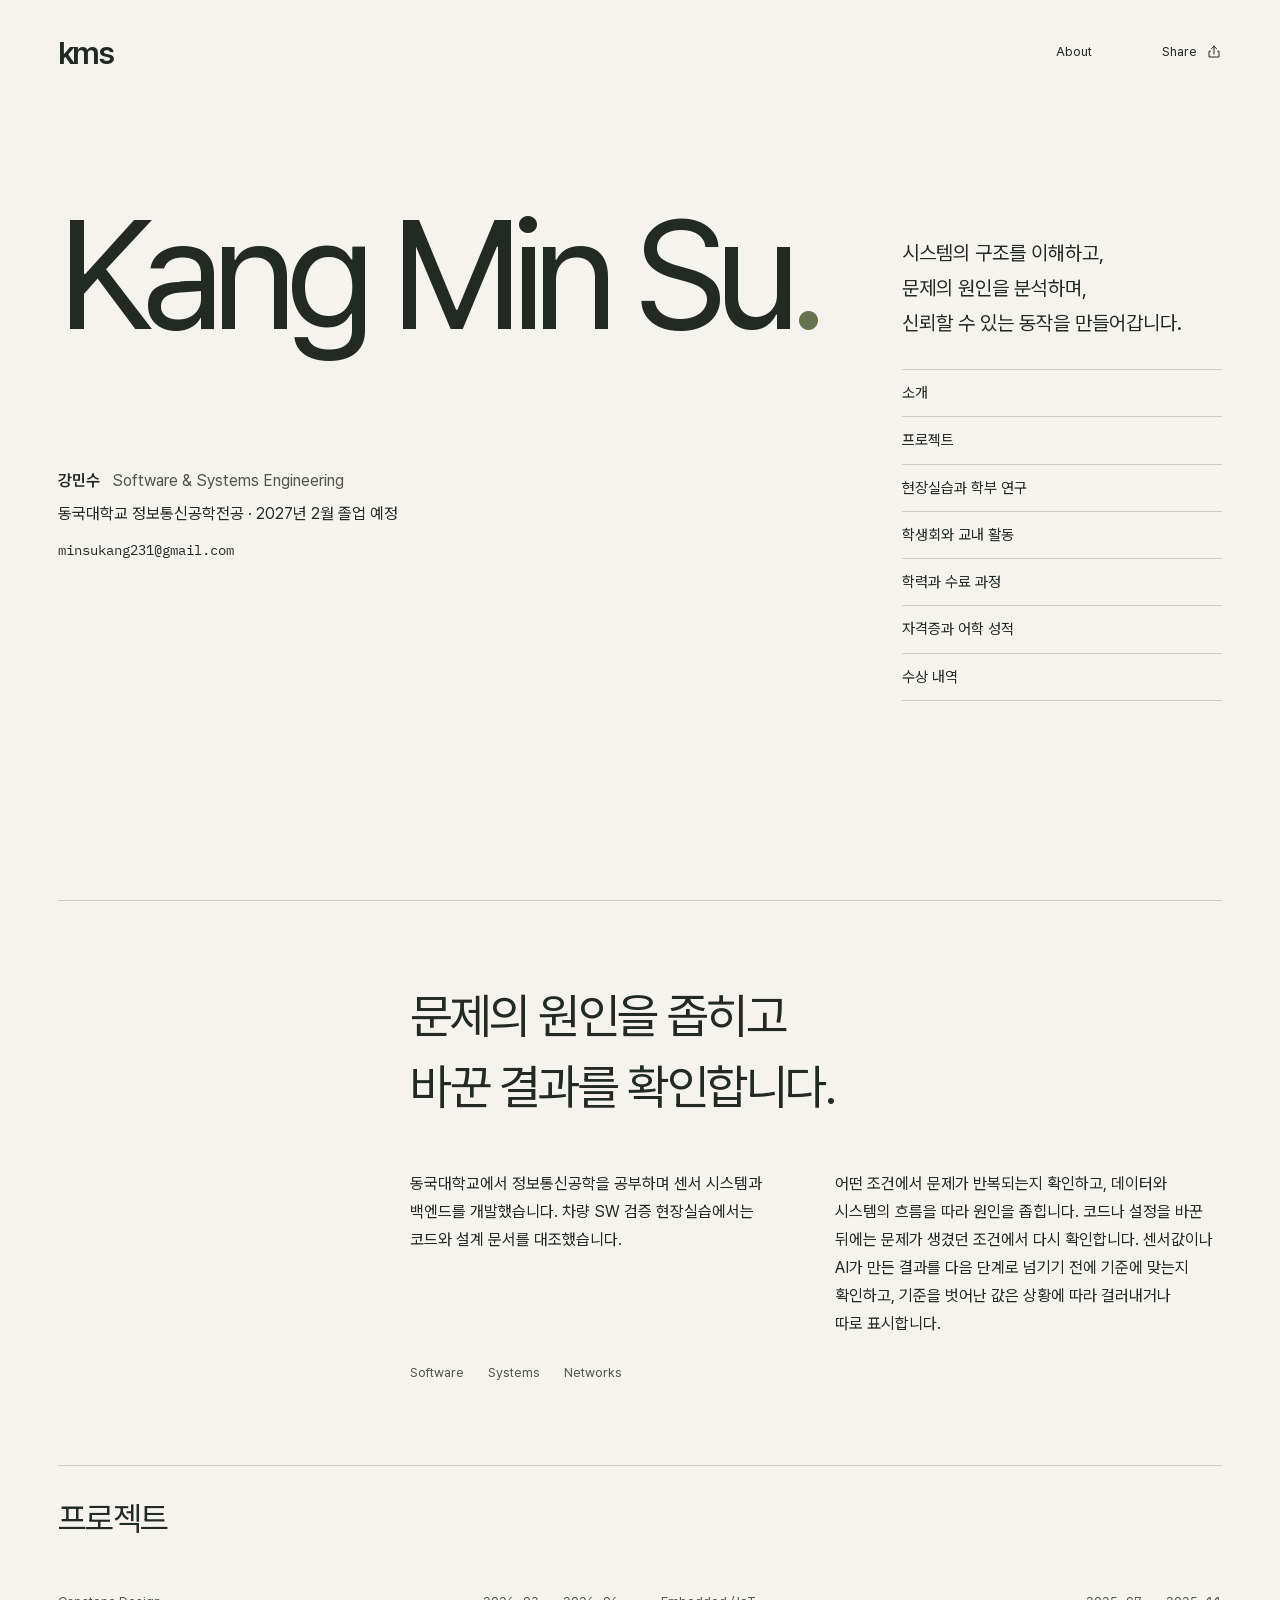
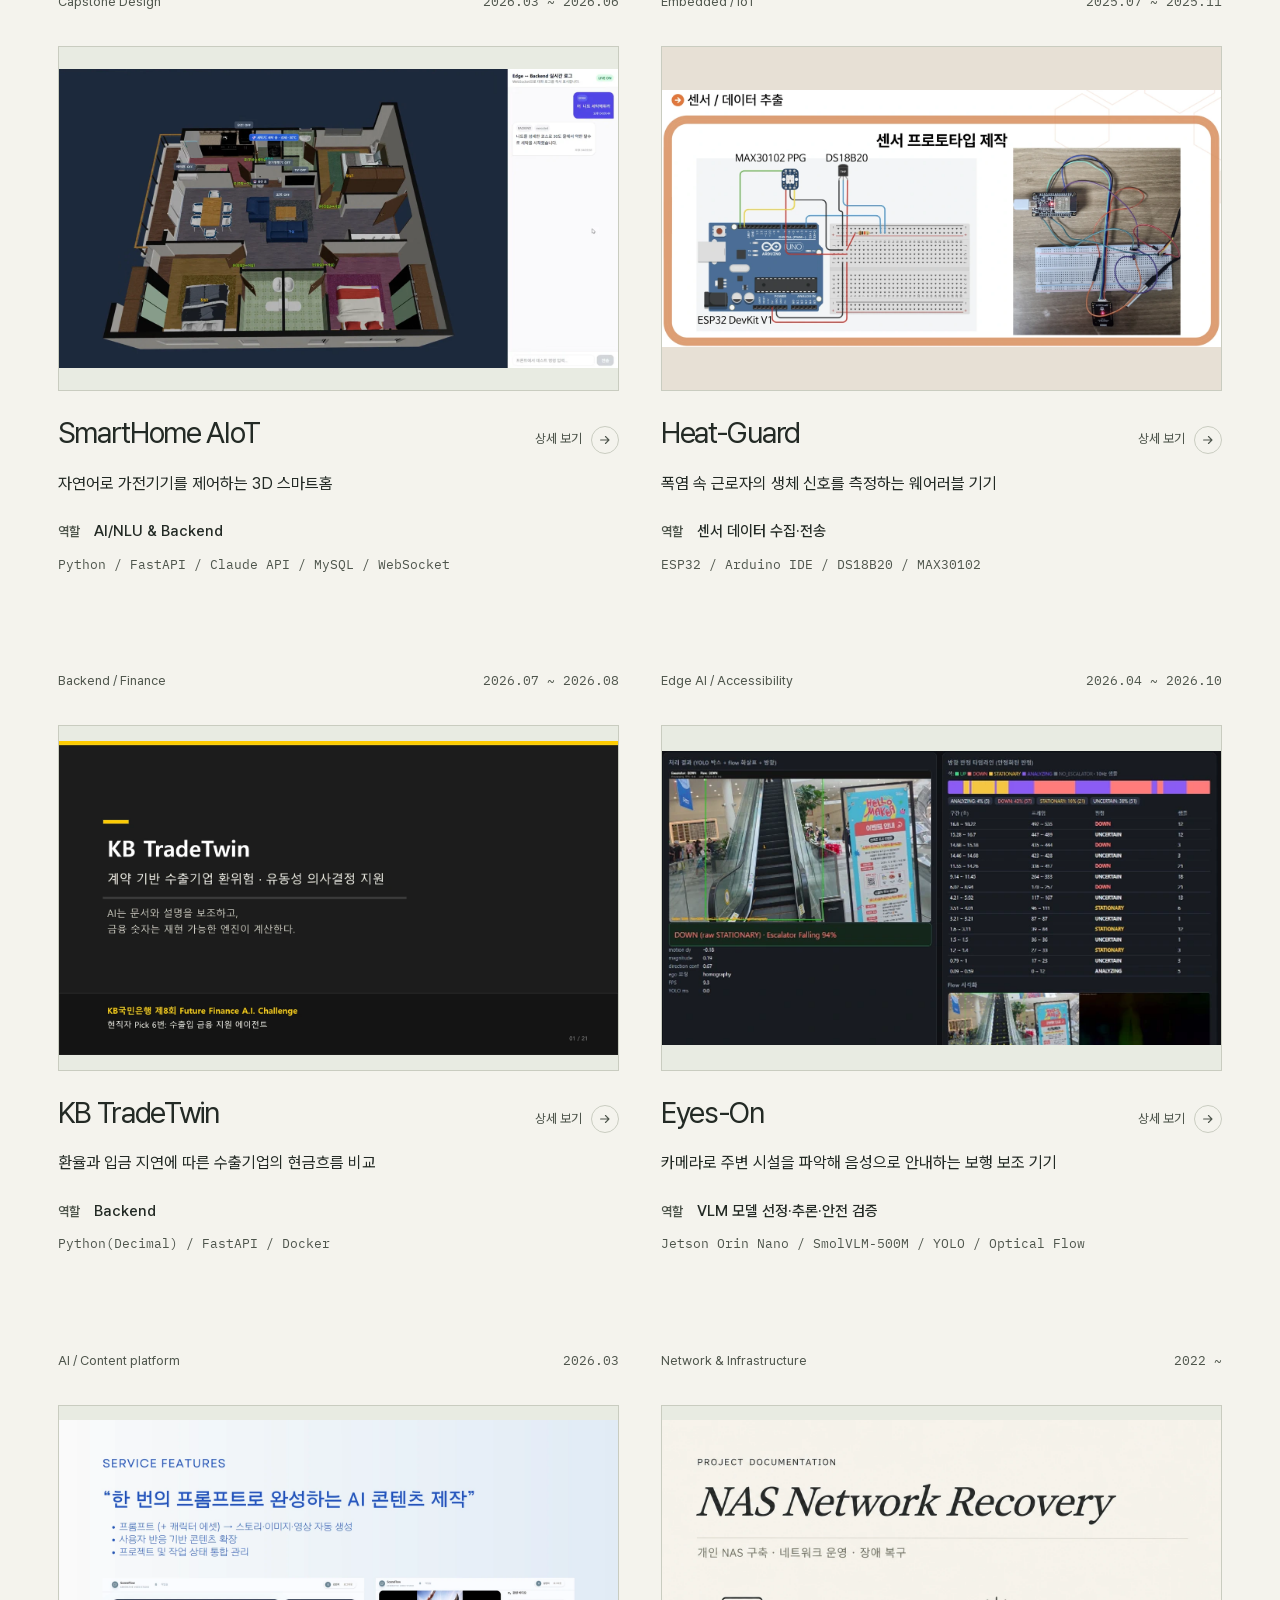
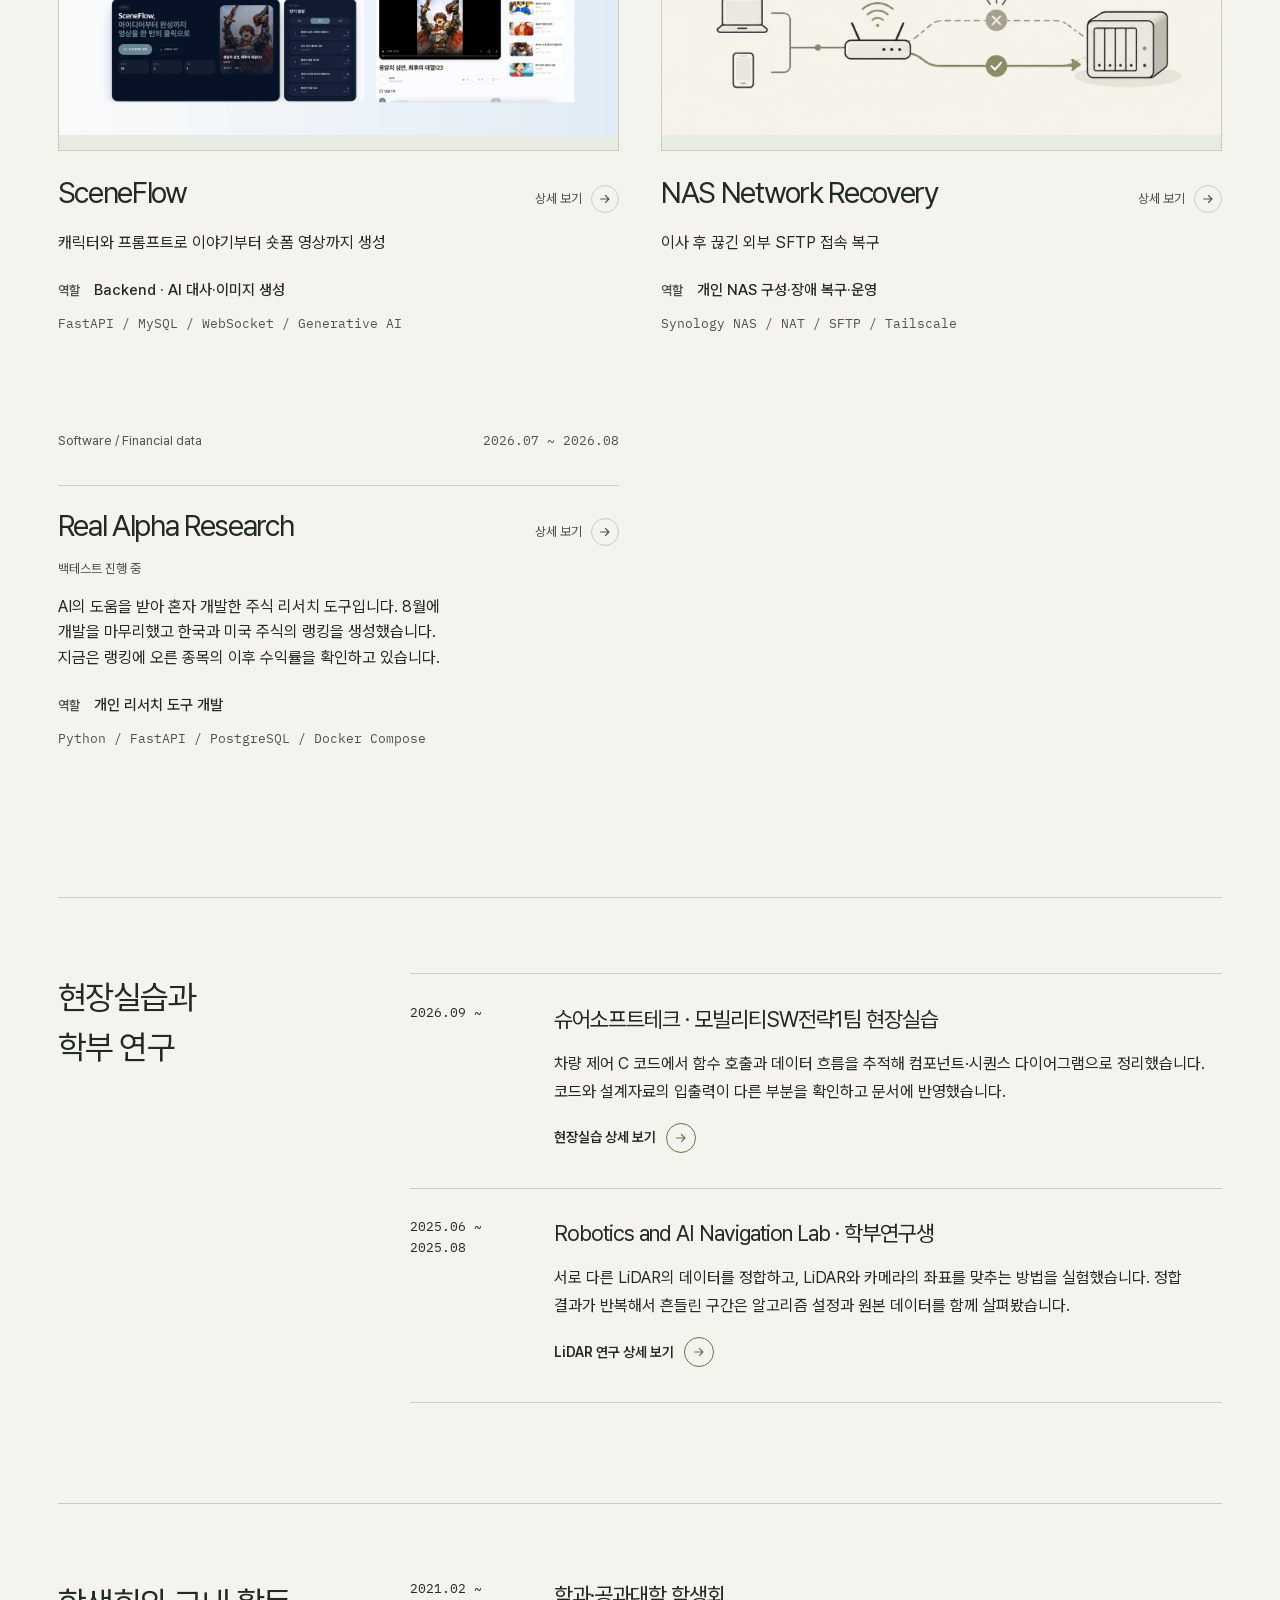
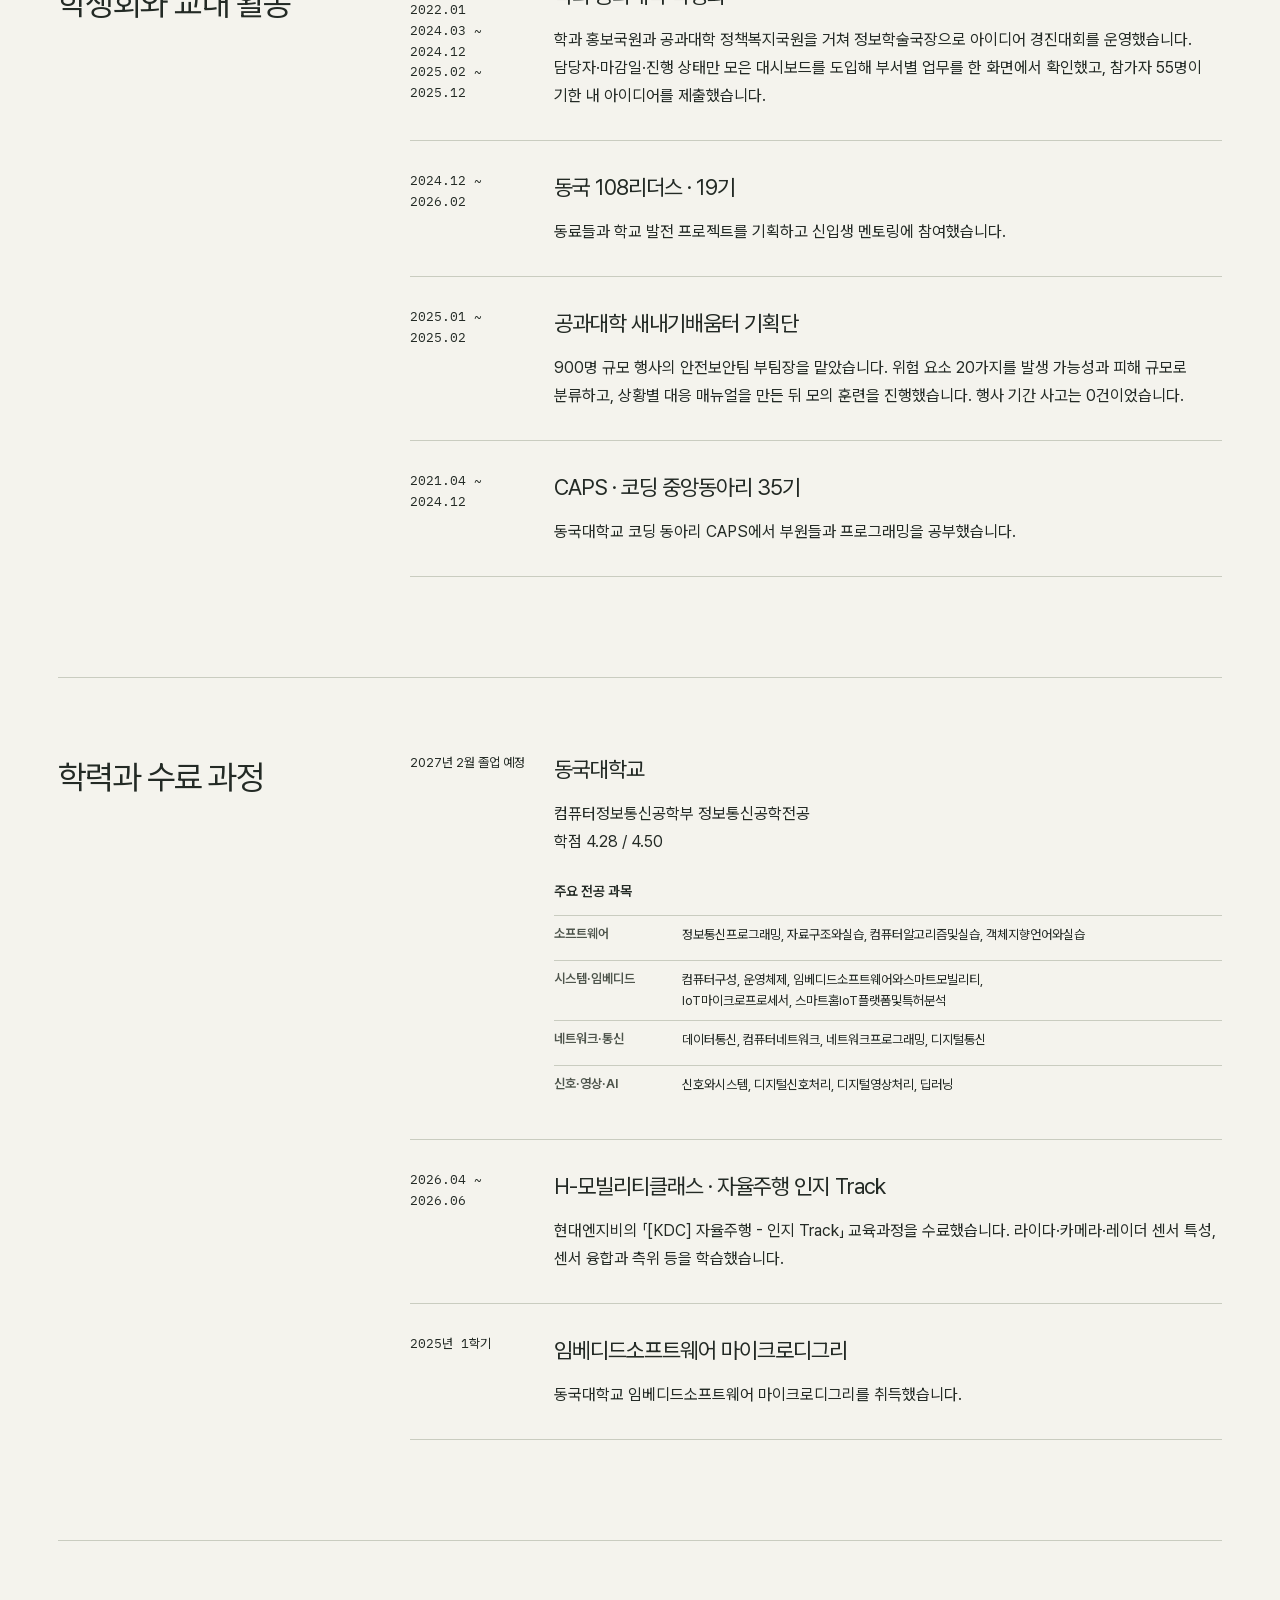
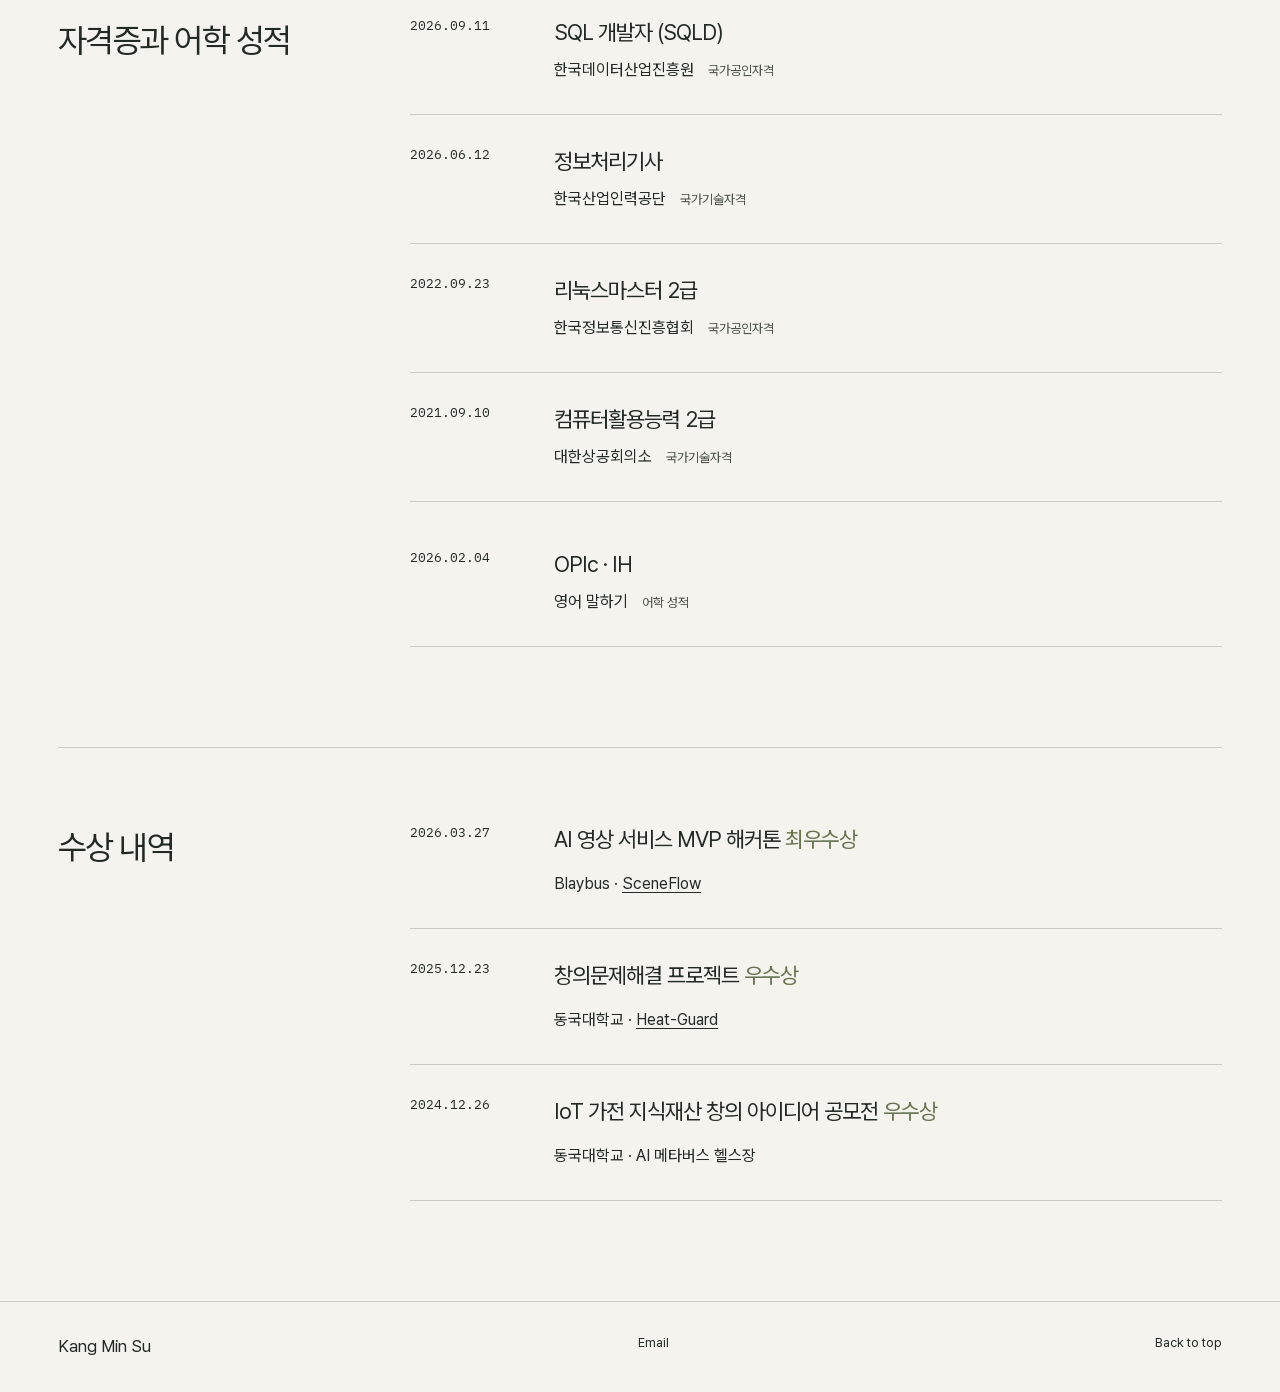
==== commit b186d5ef: "Add page transitions and hero entrance motion Carry each project's image from its home card into the" ====
--- a/index.html
+++ b/index.html
@@ -1,4 +1,4 @@
-<!doctype html><html lang="ko"><head><meta charset="utf-8"><meta name="viewport" content="width=device-width,initial-scale=1"><title>Kang Min Su - Software &amp; Systems Engineering</title><meta name="description" content="강민수의 포트폴리오입니다. 차량 소프트웨어 검증, 스마트홈 개발, LiDAR 연구, 개인 NAS 장애 복구 경험을 소개합니다."><meta name="theme-color" content="#f4f3ed"><meta property="og:title" content="Kang Min Su - Software &amp; Systems Engineering"><meta property="og:description" content="강민수의 포트폴리오입니다. 차량 소프트웨어 검증, 스마트홈 개발, LiDAR 연구, 개인 NAS 장애 복구 경험을 소개합니다."><meta property="og:type" content="website"><meta property="og:locale" content="ko_KR"><link rel="canonical" href="https://uxnim.github.io/portfolio/"><meta property="og:url" content="https://uxnim.github.io/portfolio/"><meta property="og:image" content="https://uxnim.github.io/portfolio/media/portfolio-share-20261108.png"><meta property="og:image:type" content="image/png"><meta property="og:image:width" content="1200"><meta property="og:image:height" content="630"><meta property="og:image:alt" content="Kang Min Su - Software &amp; Systems Engineering"><link rel="icon" href="data:image/svg+xml,%3Csvg xmlns='http://www.w3.org/2000/svg' viewBox='0 0 100 100'%3E%3Ctext x='10' y='75' font-size='70'%3Ek.%3C/text%3E%3C/svg%3E"><link rel="stylesheet" href="./site.css?v=8363bcdede8b"><script type="module" src="./client.js?v=eeaaeef37cf6"></script></head><body><a class="skip-link" href="#main">본문으로 건너뛰기</a><header class="site-header wrap"><a class="wordmark" href="./" aria-label="강민수 홈">kms</a><nav aria-label="주요 메뉴"><a href="./#about">About</a><button class="share-button" type="button" data-share aria-label="포트폴리오 공유" hidden><span data-share-label>Share</span><svg viewBox="0 0 20 20" width="16" height="16" fill="none" aria-hidden="true"><path d="M10 12.5V2.75m0 0L6.75 6m3.25-3.25L13.25 6M5.5 9H3.75v7.25h12.5V9H14.5" stroke="currentColor" stroke-width="1.25" stroke-linecap="round" stroke-linejoin="round"/></svg></button><span id="share-status" class="share-status" role="status" aria-live="polite" aria-atomic="true"></span></nav></header><main id="main" tabindex="-1" class="wrap">
+<!doctype html><html lang="ko"><head><meta charset="utf-8"><meta name="viewport" content="width=device-width,initial-scale=1"><title>Kang Min Su - Software &amp; Systems Engineering</title><meta name="description" content="강민수의 포트폴리오입니다. 차량 소프트웨어 검증, 스마트홈 개발, LiDAR 연구, 개인 NAS 장애 복구 경험을 소개합니다."><meta name="theme-color" content="#f4f3ed"><meta property="og:title" content="Kang Min Su - Software &amp; Systems Engineering"><meta property="og:description" content="강민수의 포트폴리오입니다. 차량 소프트웨어 검증, 스마트홈 개발, LiDAR 연구, 개인 NAS 장애 복구 경험을 소개합니다."><meta property="og:type" content="website"><meta property="og:locale" content="ko_KR"><link rel="canonical" href="https://uxnim.github.io/portfolio/"><meta property="og:url" content="https://uxnim.github.io/portfolio/"><meta property="og:image" content="https://uxnim.github.io/portfolio/media/portfolio-share-20261108.png"><meta property="og:image:type" content="image/png"><meta property="og:image:width" content="1200"><meta property="og:image:height" content="630"><meta property="og:image:alt" content="Kang Min Su - Software &amp; Systems Engineering"><link rel="icon" href="data:image/svg+xml,%3Csvg xmlns='http://www.w3.org/2000/svg' viewBox='0 0 100 100'%3E%3Ctext x='10' y='75' font-size='70'%3Ek.%3C/text%3E%3C/svg%3E"><script>document.documentElement.classList.add('js')</script><link rel="preload" href="./fonts/pretendard-variable.woff2" as="font" type="font/woff2" crossorigin><link rel="preload" href="./fonts/ibm-plex-mono.woff2" as="font" type="font/woff2" crossorigin><link rel="stylesheet" href="./site.css?v=6c922fee258e"><script type="module" src="./client.js?v=10e23744c8d7"></script></head><body><a class="skip-link" href="#main">본문으로 건너뛰기</a><header class="site-header wrap"><a class="wordmark" href="./" aria-label="강민수 홈">kms</a><nav aria-label="주요 메뉴"><a href="./#about">About</a><button class="share-button" type="button" data-share aria-label="포트폴리오 공유" hidden><span data-share-label>Share</span><svg viewBox="0 0 20 20" width="16" height="16" fill="none" aria-hidden="true"><path d="M10 12.5V2.75m0 0L6.75 6m3.25-3.25L13.25 6M5.5 9H3.75v7.25h12.5V9H14.5" stroke="currentColor" stroke-width="1.25" stroke-linecap="round" stroke-linejoin="round"/></svg></button><span id="share-status" class="share-status" role="status" aria-live="polite" aria-atomic="true"></span></nav></header><main id="main" tabindex="-1" class="wrap">
     <section class="home-hero">
       <h1>Kang Min Su<span>.</span></h1>
       <div class="hero-lower">
@@ -8,7 +8,7 @@
         <div class="hero-copy">
           <p class="hero-introduction"><span>시스템의 구조를 이해하고,</span><span>문제의 원인을 분석하며,</span><span>신뢰할 수 있는 동작을 만들어갑니다.</span></p>
           <nav class="hero-index" aria-label="섹션 바로가기">
-            <a href="#about">소개</a><a href="#work">프로젝트</a><a href="#experience">현장실습과 학부 연구</a><a href="#activities">학생회와 교내 활동</a><a href="#education">학력과 수료 과정</a><a href="#certifications">자격증과 어학 성적</a><a href="#awards">수상 내역</a>
+            <a href="#about" style="--i:0">소개</a><a href="#work" style="--i:1">프로젝트</a><a href="#experience" style="--i:2">현장실습과 학부 연구</a><a href="#activities" style="--i:3">학생회와 교내 활동</a><a href="#education" style="--i:4">학력과 수료 과정</a><a href="#certifications" style="--i:5">자격증과 어학 성적</a><a href="#awards" style="--i:6">수상 내역</a>
           </nav>
         </div>
       </div>
@@ -29,7 +29,7 @@
       </div>
       <div class="project-grid"><div class="project-row"><article class="project project-1" id="smarthome-aiot">
     <div class="project-top meta"><span>Capstone Design</span><span class="figure">2026.03 ~ 2026.06</span></div>
-    <a class="project-visual" href="./projects/smarthome-aiot/" aria-label="SmartHome AIoT 프로젝트 보기"><img src="./media/smarthome-simulator-washing-1440.webp" srcset="./media/smarthome-simulator-washing-720.webp 720w, ./media/smarthome-simulator-washing-1440.webp 1440w" sizes="(max-width: 700px) 100vw, 90vw" alt="음성 명령으로 세탁을 시작한 3D 스마트홈과 실행 로그" width="1440" height="771" loading="lazy"  decoding="async"></a>
+    <a class="project-visual" href="./projects/smarthome-aiot/" style="view-transition-name:cover-smarthome-aiot" aria-label="SmartHome AIoT 프로젝트 보기"><img src="./media/smarthome-simulator-washing-1440.webp" srcset="./media/smarthome-simulator-washing-720.webp 720w, ./media/smarthome-simulator-washing-1440.webp 1440w" sizes="(max-width: 700px) 100vw, 90vw" alt="음성 명령으로 세탁을 시작한 3D 스마트홈과 실행 로그" width="1440" height="771" loading="lazy"  decoding="async"></a>
     <div class="project-title"><h3><a href="./projects/smarthome-aiot/">SmartHome AIoT</a></h3><a class="project-detail-link" href="./projects/smarthome-aiot/" aria-label="SmartHome AIoT 상세 보기">상세 보기 <span><svg viewBox="0 0 16 16" width="14" height="14" fill="none" aria-hidden="true"><path d="M3 8h9.5M8.5 4l4 4-4 4" stroke="currentColor" stroke-width="1.3" stroke-linecap="round" stroke-linejoin="round"/></svg></span></a></div>
     <p class="project-summary">자연어로 가전기기를 제어하는
 3D 스마트홈</p>
@@ -37,7 +37,7 @@
     <p class="project-tech">Python / FastAPI / Claude API / MySQL / WebSocket</p>
   </article><article class="project project-2" id="heat-guard">
     <div class="project-top meta"><span>Embedded / IoT</span><span class="figure">2025.07 ~ 2025.11</span></div>
-    <a class="project-visual" href="./projects/heat-guard/" aria-label="Heat-Guard 프로젝트 보기"><img src="./media/heat-guard-cover-1440.webp" srcset="./media/heat-guard-cover-720.webp 720w, ./media/heat-guard-cover-1440.webp 1440w, ./media/heat-guard-cover-2617.webp 2617w" sizes="(max-width: 700px) 100vw, 90vw" alt="Heat-Guard 센서 배선도와 ESP32 프로토타입 조립 사진" width="1440" height="661" loading="lazy"  decoding="async"></a>
+    <a class="project-visual" href="./projects/heat-guard/" style="view-transition-name:cover-heat-guard" aria-label="Heat-Guard 프로젝트 보기"><img src="./media/heat-guard-cover-1440.webp" srcset="./media/heat-guard-cover-720.webp 720w, ./media/heat-guard-cover-1440.webp 1440w, ./media/heat-guard-cover-2617.webp 2617w" sizes="(max-width: 700px) 100vw, 90vw" alt="Heat-Guard 센서 배선도와 ESP32 프로토타입 조립 사진" width="1440" height="661" loading="lazy"  decoding="async"></a>
     <div class="project-title"><h3><a href="./projects/heat-guard/">Heat-Guard</a></h3><a class="project-detail-link" href="./projects/heat-guard/" aria-label="Heat-Guard 상세 보기">상세 보기 <span><svg viewBox="0 0 16 16" width="14" height="14" fill="none" aria-hidden="true"><path d="M3 8h9.5M8.5 4l4 4-4 4" stroke="currentColor" stroke-width="1.3" stroke-linecap="round" stroke-linejoin="round"/></svg></span></a></div>
     <p class="project-summary">폭염 속 근로자의 생체 신호를
 측정하는 웨어러블 기기</p>
@@ -45,7 +45,7 @@
     <p class="project-tech">ESP32 / Arduino IDE / DS18B20 / MAX30102</p>
   </article></div><div class="project-row"><article class="project project-3" id="kb-tradetwin">
     <div class="project-top meta"><span>Backend / Finance</span><span class="figure">2026.07 ~ 2026.08</span></div>
-    <a class="project-visual" href="./projects/kb-tradetwin/" aria-label="KB TradeTwin 프로젝트 보기"><img src="./media/kb-tradetwin-cover-1440.webp" srcset="./media/kb-tradetwin-cover-720.webp 720w, ./media/kb-tradetwin-cover-1440.webp 1440w, ./media/kb-tradetwin-cover-1920.webp 1920w" sizes="(max-width: 700px) 100vw, 90vw" alt="환위험과 유동성 의사결정을 지원하는 KB TradeTwin 소개 표지" width="1440" height="810" loading="lazy"  decoding="async"></a>
+    <a class="project-visual" href="./projects/kb-tradetwin/" style="view-transition-name:cover-kb-tradetwin" aria-label="KB TradeTwin 프로젝트 보기"><img src="./media/kb-tradetwin-cover-1440.webp" srcset="./media/kb-tradetwin-cover-720.webp 720w, ./media/kb-tradetwin-cover-1440.webp 1440w, ./media/kb-tradetwin-cover-1920.webp 1920w" sizes="(max-width: 700px) 100vw, 90vw" alt="환위험과 유동성 의사결정을 지원하는 KB TradeTwin 소개 표지" width="1440" height="810" loading="lazy"  decoding="async"></a>
     <div class="project-title"><h3><a href="./projects/kb-tradetwin/">KB TradeTwin</a></h3><a class="project-detail-link" href="./projects/kb-tradetwin/" aria-label="KB TradeTwin 상세 보기">상세 보기 <span><svg viewBox="0 0 16 16" width="14" height="14" fill="none" aria-hidden="true"><path d="M3 8h9.5M8.5 4l4 4-4 4" stroke="currentColor" stroke-width="1.3" stroke-linecap="round" stroke-linejoin="round"/></svg></span></a></div>
     <p class="project-summary">환율과 입금 지연에 따른
 수출기업의 현금흐름 비교</p>
@@ -53,7 +53,7 @@
     <p class="project-tech">Python(Decimal) / FastAPI / Docker</p>
   </article><article class="project project-4" id="eyes-on">
     <div class="project-top meta"><span>Edge AI / Accessibility</span><span class="figure">2026.04 ~ 2026.10</span></div>
-    <a class="project-visual" href="./projects/eyes-on/" aria-label="Eyes-On 프로젝트 보기"><img src="./media/eyes-on-cover-732.webp" srcset="./media/eyes-on-cover-720.webp 720w, ./media/eyes-on-cover-732.webp 732w" sizes="(max-width: 700px) 100vw, 90vw" alt="에스컬레이터 탐지 화면과 방향 판정 타임라인" width="732" height="385" loading="lazy"  decoding="async"></a>
+    <a class="project-visual" href="./projects/eyes-on/" style="view-transition-name:cover-eyes-on" aria-label="Eyes-On 프로젝트 보기"><img src="./media/eyes-on-cover-732.webp" srcset="./media/eyes-on-cover-720.webp 720w, ./media/eyes-on-cover-732.webp 732w" sizes="(max-width: 700px) 100vw, 90vw" alt="에스컬레이터 탐지 화면과 방향 판정 타임라인" width="732" height="385" loading="lazy"  decoding="async"></a>
     <div class="project-title"><h3><a href="./projects/eyes-on/">Eyes-On</a></h3><a class="project-detail-link" href="./projects/eyes-on/" aria-label="Eyes-On 상세 보기">상세 보기 <span><svg viewBox="0 0 16 16" width="14" height="14" fill="none" aria-hidden="true"><path d="M3 8h9.5M8.5 4l4 4-4 4" stroke="currentColor" stroke-width="1.3" stroke-linecap="round" stroke-linejoin="round"/></svg></span></a></div>
     <p class="project-summary">카메라로 주변 시설을 파악해
 음성으로 안내하는 보행 보조 기기</p>
@@ -61,7 +61,7 @@
     <p class="project-tech">Jetson Orin Nano / SmolVLM-500M / YOLO / Optical Flow</p>
   </article></div><div class="project-row"><article class="project project-5" id="sceneflow">
     <div class="project-top meta"><span>AI / Content platform</span><span class="figure">2026.03</span></div>
-    <a class="project-visual" href="./projects/sceneflow/" aria-label="SceneFlow 프로젝트 보기"><img src="./media/sceneflow-cover-1440.webp" srcset="./media/sceneflow-cover-720.webp 720w, ./media/sceneflow-cover-1440.webp 1440w, ./media/sceneflow-cover-1859.webp 1859w" sizes="(max-width: 700px) 100vw, 90vw" alt="프롬프트와 캐릭터 에셋으로 콘텐츠를 생성하는 SceneFlow 서비스 소개 화면" width="1440" height="810" loading="lazy"  decoding="async"></a>
+    <a class="project-visual" href="./projects/sceneflow/" style="view-transition-name:cover-sceneflow" aria-label="SceneFlow 프로젝트 보기"><img src="./media/sceneflow-cover-1440.webp" srcset="./media/sceneflow-cover-720.webp 720w, ./media/sceneflow-cover-1440.webp 1440w, ./media/sceneflow-cover-1859.webp 1859w" sizes="(max-width: 700px) 100vw, 90vw" alt="프롬프트와 캐릭터 에셋으로 콘텐츠를 생성하는 SceneFlow 서비스 소개 화면" width="1440" height="810" loading="lazy"  decoding="async"></a>
     <div class="project-title"><h3><a href="./projects/sceneflow/">SceneFlow</a></h3><a class="project-detail-link" href="./projects/sceneflow/" aria-label="SceneFlow 상세 보기">상세 보기 <span><svg viewBox="0 0 16 16" width="14" height="14" fill="none" aria-hidden="true"><path d="M3 8h9.5M8.5 4l4 4-4 4" stroke="currentColor" stroke-width="1.3" stroke-linecap="round" stroke-linejoin="round"/></svg></span></a></div>
     <p class="project-summary">캐릭터와 프롬프트로
 이야기부터 숏폼 영상까지 생성</p>
@@ -69,7 +69,7 @@
     <p class="project-tech">FastAPI / MySQL / WebSocket / Generative AI</p>
   </article><article class="project project-6" id="nas-network-recovery">
     <div class="project-top meta"><span>Network &amp; Infrastructure</span><span class="figure">2022 ~</span></div>
-    <a class="project-visual" href="./projects/nas-network-recovery/" aria-label="NAS Network Recovery 프로젝트 보기"><img src="./media/nas-network-recovery-cover-1440.webp" srcset="./media/nas-network-recovery-cover-720.webp 720w, ./media/nas-network-recovery-cover-1440.webp 1440w, ./media/nas-network-recovery-cover-1672.webp 1672w" sizes="(max-width: 700px) 100vw, 90vw" alt="개인 NAS 네트워크 운영과 장애 복구를 표현한 프로젝트 소개 일러스트" width="1440" height="810" loading="lazy"  decoding="async"></a>
+    <a class="project-visual" href="./projects/nas-network-recovery/" style="view-transition-name:cover-nas-network-recovery" aria-label="NAS Network Recovery 프로젝트 보기"><img src="./media/nas-network-recovery-cover-1440.webp" srcset="./media/nas-network-recovery-cover-720.webp 720w, ./media/nas-network-recovery-cover-1440.webp 1440w, ./media/nas-network-recovery-cover-1672.webp 1672w" sizes="(max-width: 700px) 100vw, 90vw" alt="개인 NAS 네트워크 운영과 장애 복구를 표현한 프로젝트 소개 일러스트" width="1440" height="810" loading="lazy"  decoding="async"></a>
     <div class="project-title"><h3><a href="./projects/nas-network-recovery/">NAS Network Recovery</a></h3><a class="project-detail-link" href="./projects/nas-network-recovery/" aria-label="NAS Network Recovery 상세 보기">상세 보기 <span><svg viewBox="0 0 16 16" width="14" height="14" fill="none" aria-hidden="true"><path d="M3 8h9.5M8.5 4l4 4-4 4" stroke="currentColor" stroke-width="1.3" stroke-linecap="round" stroke-linejoin="round"/></svg></span></a></div>
     <p class="project-summary">이사 후 끊긴
 외부 SFTP 접속 복구</p>
--- a/site.css
+++ b/site.css
@@ -6,26 +6,26 @@
   font-family: Pretendard;
   src: url('./fonts/pretendard-variable.woff2') format('woff2');
   font-weight: 45 920;
-  font-display: swap;
+  font-display: block;
 }
 
 @font-face {
   font-family: 'IBM Plex Mono';
   src: url('./fonts/ibm-plex-mono.woff2') format('woff2');
-  font-display: swap;
+  font-display: block;
 }
 
 @font-face {
   font-family: 'IBM Plex Serif';
   src: url('./fonts/ibm-plex-serif-regular.woff2') format('woff2');
-  font-display: swap;
+  font-display: block;
 }
 
 @font-face {
   font-family: 'IBM Plex Serif';
   src: url('./fonts/ibm-plex-serif.woff2') format('woff2');
   font-style: italic;
-  font-display: swap;
+  font-display: block;
 }
 :root{--paper:#f4f3ed;--paper-2:#e8ebe2;--paper-warm:#e7e0d5;--well-strong:#dce4d3;--selection:#d3d9bd;--ink:#232a25;--muted:#4e554c;--on-ink-muted:#b8c0b1;--screen:#1c293b;--scrim:#182018d9;--line:#c9ccc0;--rule-strong:#a8b09b;--accent:#66734e;--accent-ink:#4e6136;--text-sm:13px;--text-body:16px;--serif:'IBM Plex Serif','Pretendard',Georgia,serif;--sans:'Pretendard',Arial,sans-serif;--mono:'IBM Plex Mono','Pretendard',monospace;--gutter:clamp(22px,4.5vw,86px);--measure-max:1600px;--ease-out:cubic-bezier(.2,.7,.2,1)}
 *{box-sizing:border-box}html{scroll-behavior:smooth;scroll-padding-top:88px;overflow-x:clip}body{margin:0;overflow-x:clip;background:var(--paper);color:var(--ink);font:var(--text-body)/1.75 var(--sans);-webkit-font-smoothing:antialiased}a{color:inherit;text-decoration:none}button,summary{font:inherit;color:inherit;cursor:pointer}button{border:0;background:none}a,button,summary{-webkit-tap-highlight-color:transparent}a:focus-visible,button:focus-visible,summary:focus-visible,pre:focus-visible{outline:2px solid var(--accent);outline-offset:5px}::selection{background:var(--selection)}p,h1,h2,h3,h4,figure,dl{margin:0}p{word-break:keep-all;overflow-wrap:break-word}img{display:block;max-width:100%;height:auto}h1,h2,h3{font-weight:400;line-height:1.2;letter-spacing:-.045em;min-width:0;text-wrap:balance}em{font-family:var(--serif);font-weight:400}sup{font:11px var(--mono)}.wrap{width:100%;max-width:calc(var(--measure-max) + 2 * var(--gutter));padding-inline:var(--gutter);margin-inline:auto}.meta{font:var(--text-sm)/1.6 var(--sans)}.figure{font-family:var(--mono);font-variant-numeric:tabular-nums}.caption,figcaption{font-size:var(--text-sm);line-height:1.75;color:var(--muted)}.text-link{display:inline-flex;align-items:center;gap:12px;font-size:13px;border-bottom:1px solid currentColor;padding:7px 0;min-height:40px}.text-link .link-kind{color:var(--muted)}.skip-link{position:fixed;top:-100px;left:20px;z-index:100;background:var(--ink);color:var(--paper);padding:10px 20px}.skip-link:focus{top:10px}.site-header{display:flex;align-items:center;gap:44px;min-height:104px}.wordmark{font-size:31px;font-weight:600;letter-spacing:-.08em;line-height:1}.header-note{font-size:11px;line-height:1.6}.site-header nav{display:flex;gap:36px;margin-left:auto;font-size:13px}.site-header nav a{padding-block:12px}.site-header nav a:hover{text-decoration:underline;text-underline-offset:6px}.home-hero{padding-top:60px}.eyebrow{display:flex;justify-content:space-between;gap:20px}.home-hero h1{font-size:clamp(72px,12.8vw,220px);letter-spacing:-.075em;line-height:1.12;margin:24px 0 40px;white-space:nowrap}.home-hero h1 span{color:var(--accent)}.hero-lower{display:grid;grid-template-columns:1.18fr 1fr;gap:50px;align-items:start;padding-bottom:70px}.hero-copy{padding-top:4px;max-width:440px}.hero-copy>p{font-size:17px;line-height:1.85;margin-bottom:15px}.hero-copy>.meta{display:block;color:var(--muted)}.hero-copy .text-link{margin-top:24px}.work{padding:28px 0 140px;border-top:1px solid var(--line)}.work-heading{display:grid;grid-template-columns:1fr 1.35fr auto;align-items:baseline;gap:20px;margin-bottom:48px}.work-heading h2{font-family:var(--serif);font-size:clamp(28px,3.1vw,48px)}.project-grid{display:grid;grid-template-columns:repeat(12,minmax(0,1fr));column-gap:3.3vw;row-gap:100px;align-items:start}.project{min-width:0;grid-column:span 5}.project-1{grid-column:span 7}.project-2{padding-top:160px}.project-3{grid-column:2 / span 5}.project-4{grid-column:8 / span 5;padding-top:100px}.project-top{display:flex;justify-content:space-between;gap:12px;margin-bottom:12px;color:var(--muted)}.project-visual{display:block;position:relative;overflow:hidden;background:var(--paper-2);aspect-ratio:1.52}.project-1 .project-visual{aspect-ratio:1.65}.project-visual img{height:100%;width:100%;object-fit:contain;background:var(--screen)}.project-cta{position:absolute;right:16px;bottom:16px;background:var(--paper);padding:8px 14px;font-size:12px;transition:transform .3s}.project-visual:hover .project-cta{transform:translateY(-4px)}.media-placeholder{height:100%;min-height:220px;padding:clamp(24px,3vw,50px);display:flex;flex-direction:column;justify-content:center;align-items:flex-start;border:1px solid var(--line)}.media-placeholder>.meta{font-size:10px}.media-placeholder>span:nth-child(2){font:italic clamp(28px,3.3vw,56px)/1.2 var(--serif);margin:20px 0 32px;letter-spacing:-.04em}.media-placeholder small{font-size:12px;color:var(--muted);border-top:1px solid var(--line);padding-top:12px;width:100%}.project-3 .media-placeholder{background:var(--paper-warm)}.project-4 .media-placeholder{background:var(--paper-2)}.project-title{display:flex;justify-content:space-between;align-items:baseline;gap:20px;margin-top:24px}.project-title h3{font-size:clamp(26px,2.3vw,38px)}.project-title h3 a:hover{color:var(--accent)}.project-title .caption{white-space:nowrap;font-size:11px}.project-summary{margin:13px 0 22px;font-size:16px}.project-note{margin-top:20px;font-size:13px;border-top:1px solid var(--line)}summary{padding:12px 0}.project-note p{padding-bottom:12px}.about{border-top:1px solid var(--line);padding:80px 0 120px;display:grid;gap:40px}.about h2{font-size:clamp(30px,3.8vw,60px);line-height:1.45;letter-spacing:-.05em}.about-columns{display:grid;grid-template-columns:1fr 1fr;gap:48px;margin-top:48px;font-size:15px}footer{border-top:1px solid var(--line);display:flex;justify-content:space-between;gap:20px;padding-block:30px!important;font-size:12px}footer>a:first-child{font-size:17px}footer>span{color:var(--muted)}
@@ -910,3 +910,39 @@
   .project-facts>div:last-child{grid-column:span 2}
 }
 .project-facts .figure{font-family:var(--sans)}
+
+/* Motion, 2026-11-14. Three moments, all transform and opacity, all off under reduced motion
+   (the global reduced-motion rule above stops every animation and transition). */
+
+/* 1. A project's image carries over from its home card into the case study, and back.
+   Pairs are named inline (cover-<slug>); browsers without cross-document view transitions just navigate. */
+::view-transition-group(*){animation-duration:.42s;animation-timing-function:var(--ease-out)}
+::view-transition-old(root),::view-transition-new(root){animation-duration:.18s}
+
+/* 2. Hero entrance, once per load, after Pretendard has loaded (client.ts adds .is-go).
+   The name rises, the moss period lands last, the introduction follows. Slower than Hallmark's 0.8s default, by request.
+   Without scripting nothing is hidden; if the script never arrives, the failsafe shows everything at 2s. */
+@media (prefers-reduced-motion:no-preference){
+  .js .home-hero:not(.is-go)>h1,.js .home-hero:not(.is-go) .hero-background,.js .home-hero:not(.is-go) .hero-introduction>span,.js .home-hero:not(.is-go) .hero-index>a{opacity:0;animation:hero-failsafe 0s linear 2s forwards}
+  .home-hero>h1>span{display:inline-block}
+  .home-hero.is-go>h1{animation:hero-rise 1s var(--ease-out) both}
+  .home-hero.is-go>h1>span{animation:hero-dot .6s var(--ease-out) .75s both}
+  .home-hero.is-go .hero-background{animation:hero-rise .8s var(--ease-out) .45s both}
+  .home-hero.is-go .hero-introduction>span{animation:hero-rise .8s var(--ease-out) both}
+  .home-hero.is-go .hero-introduction>span:nth-child(1){animation-delay:.55s}
+  .home-hero.is-go .hero-introduction>span:nth-child(2){animation-delay:.67s}
+  .home-hero.is-go .hero-introduction>span:nth-child(3){animation-delay:.79s}
+  /* The section list follows the introduction, one row after another, top to bottom. */
+  .home-hero.is-go .hero-index>a{animation:hero-rise .6s var(--ease-out) both;animation-delay:calc(.95s + var(--i) * 70ms)}
+}
+@keyframes hero-rise{from{opacity:0;transform:translateY(12px)}to{opacity:1;transform:none}}
+@keyframes hero-dot{from{opacity:0;transform:translateY(-.35em)}to{opacity:1;transform:none}}
+@keyframes hero-failsafe{to{opacity:1}}
+
+/* 5. Dialogs open with a short settle; the backdrop fades with them. */
+@media (prefers-reduced-motion:no-preference){
+  dialog[open]{animation:dialog-in .22s var(--ease-out)}
+  dialog[open]::backdrop{animation:backdrop-in .22s var(--ease-out)}
+}
+@keyframes dialog-in{from{opacity:0;transform:scale(.98)}}
+@keyframes backdrop-in{from{opacity:0}}
